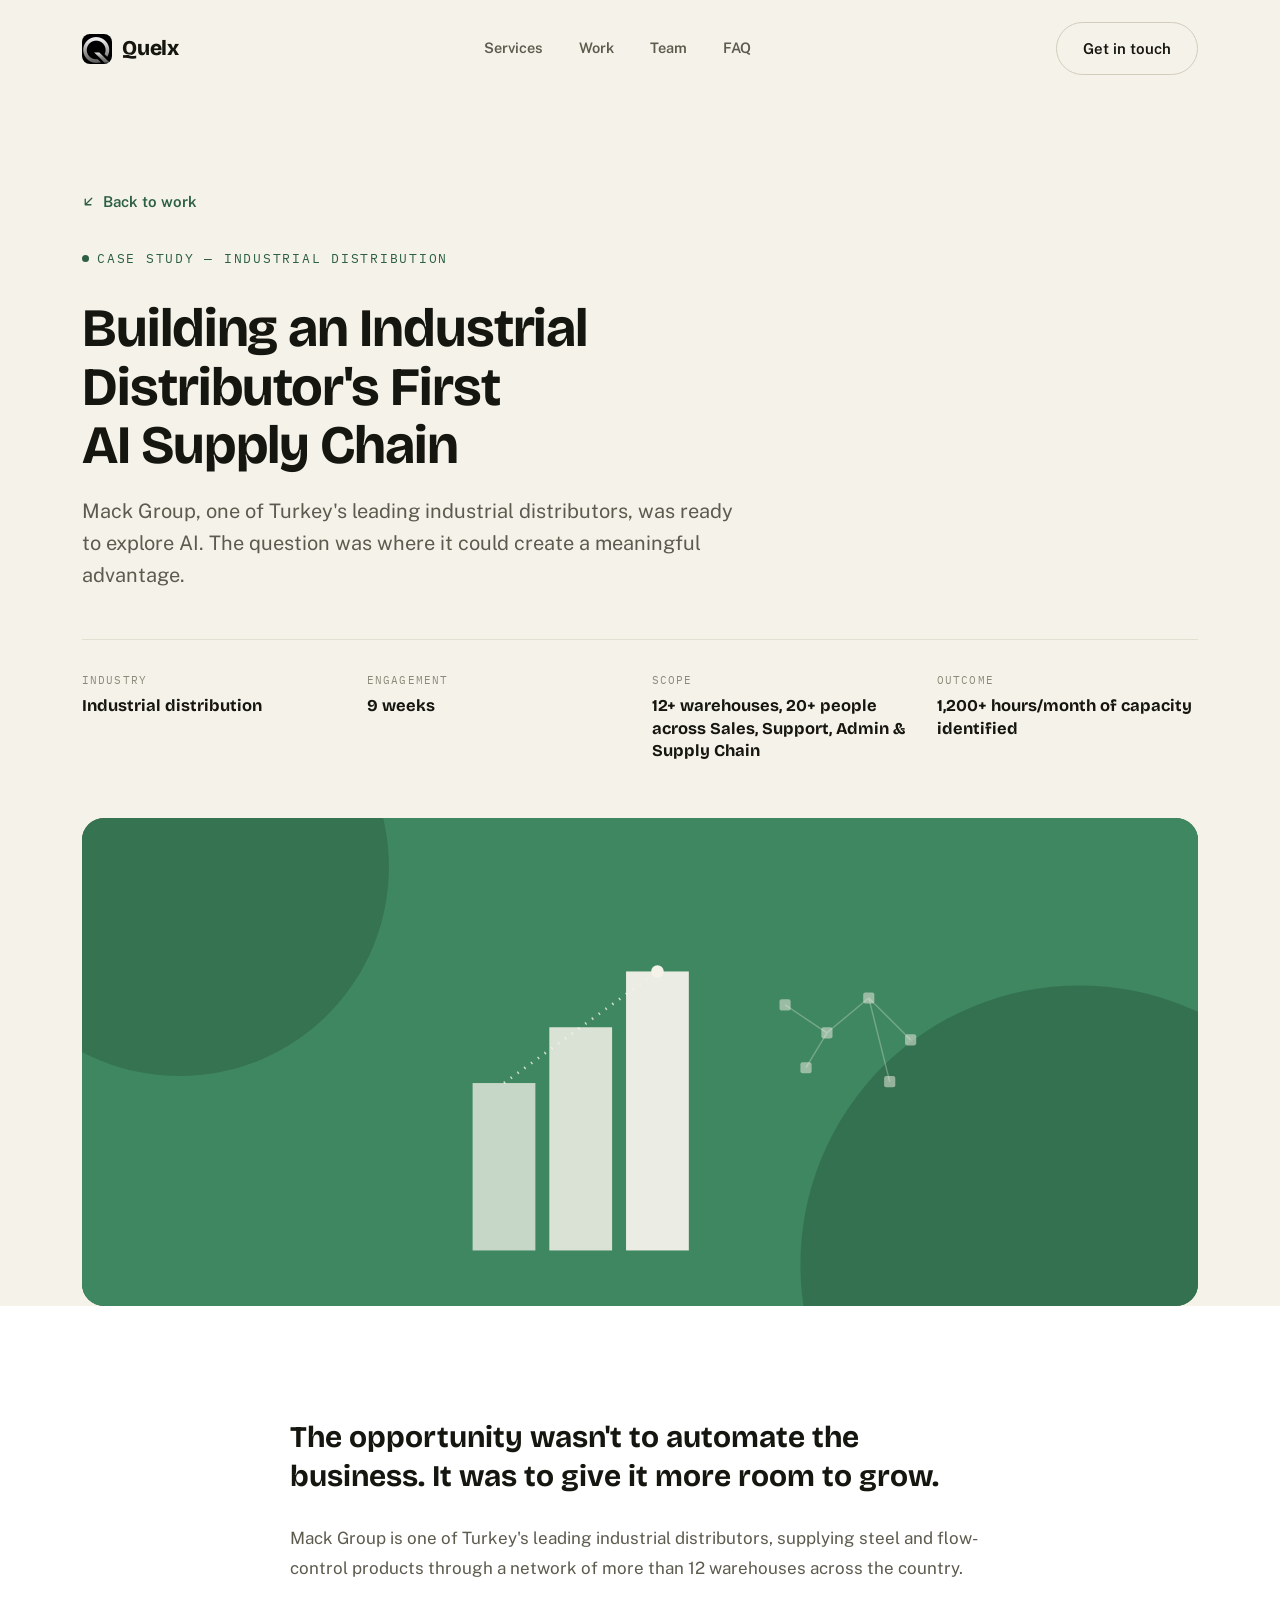
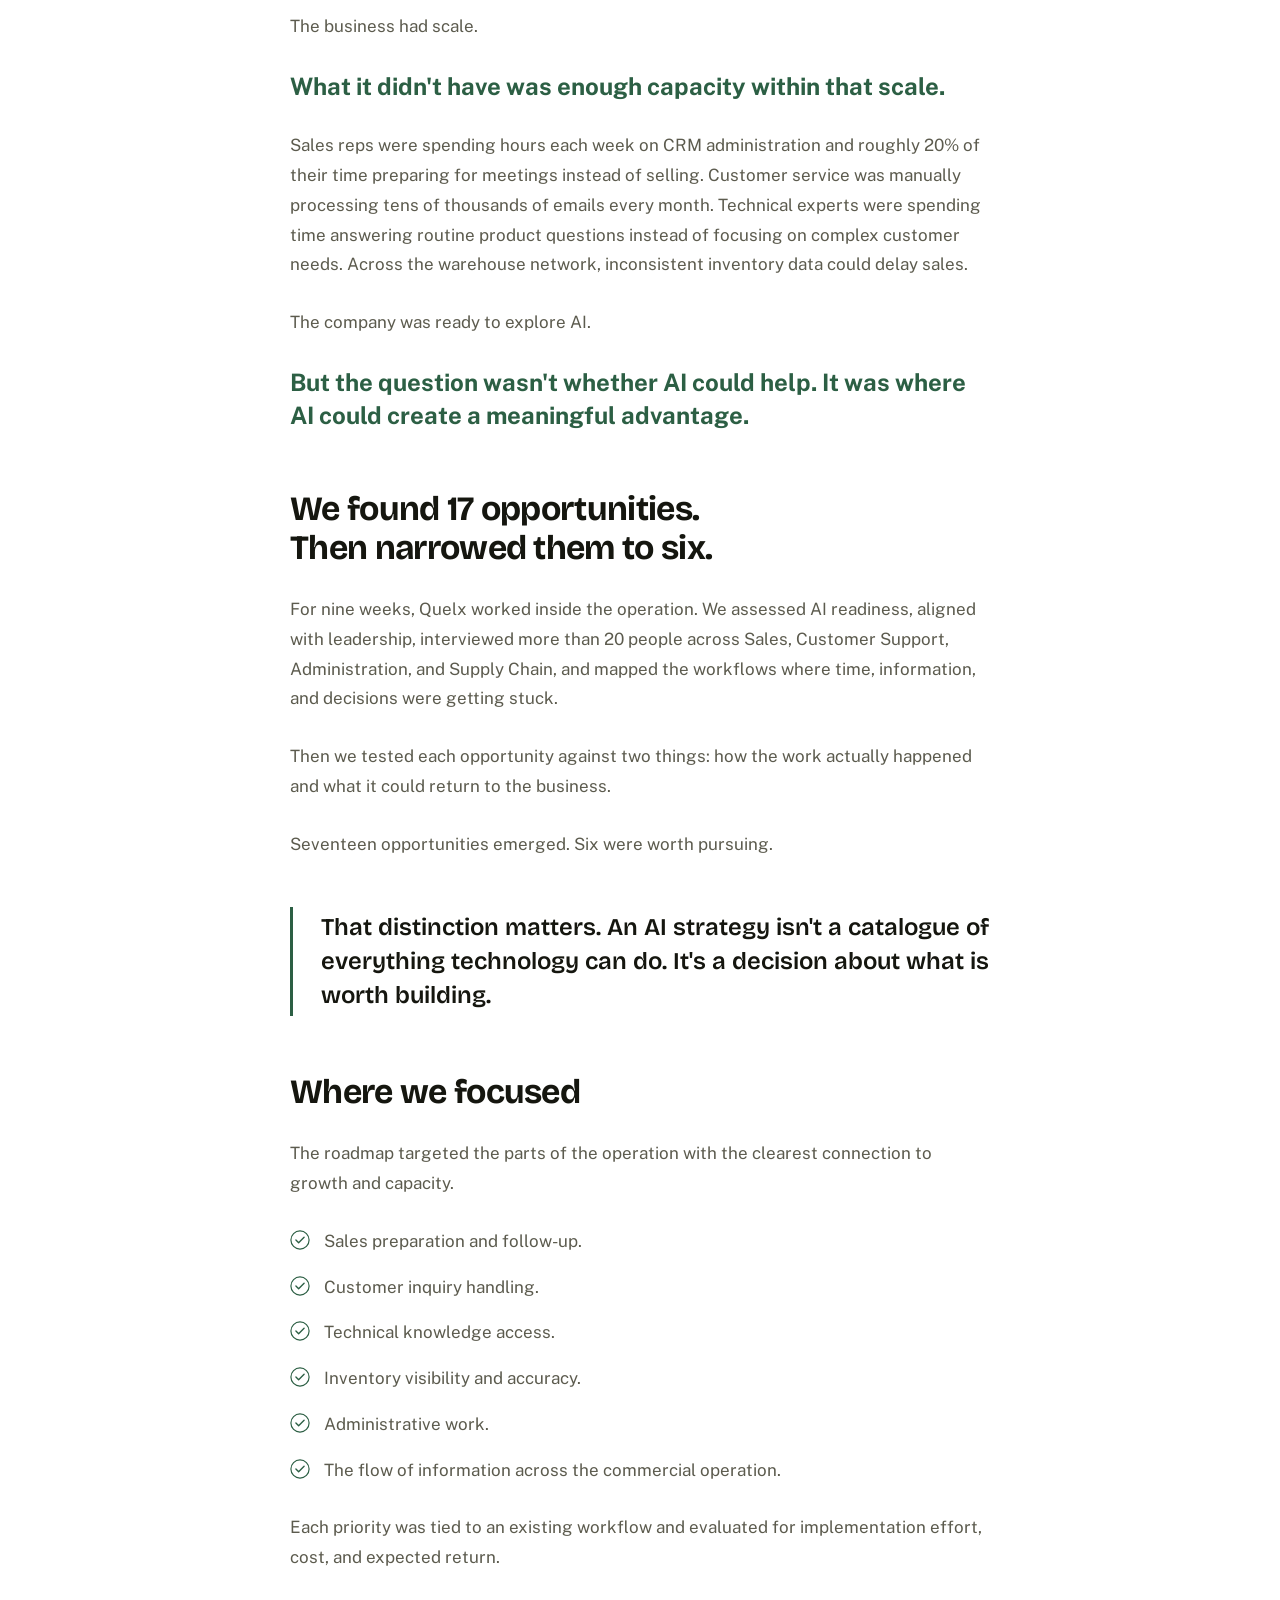
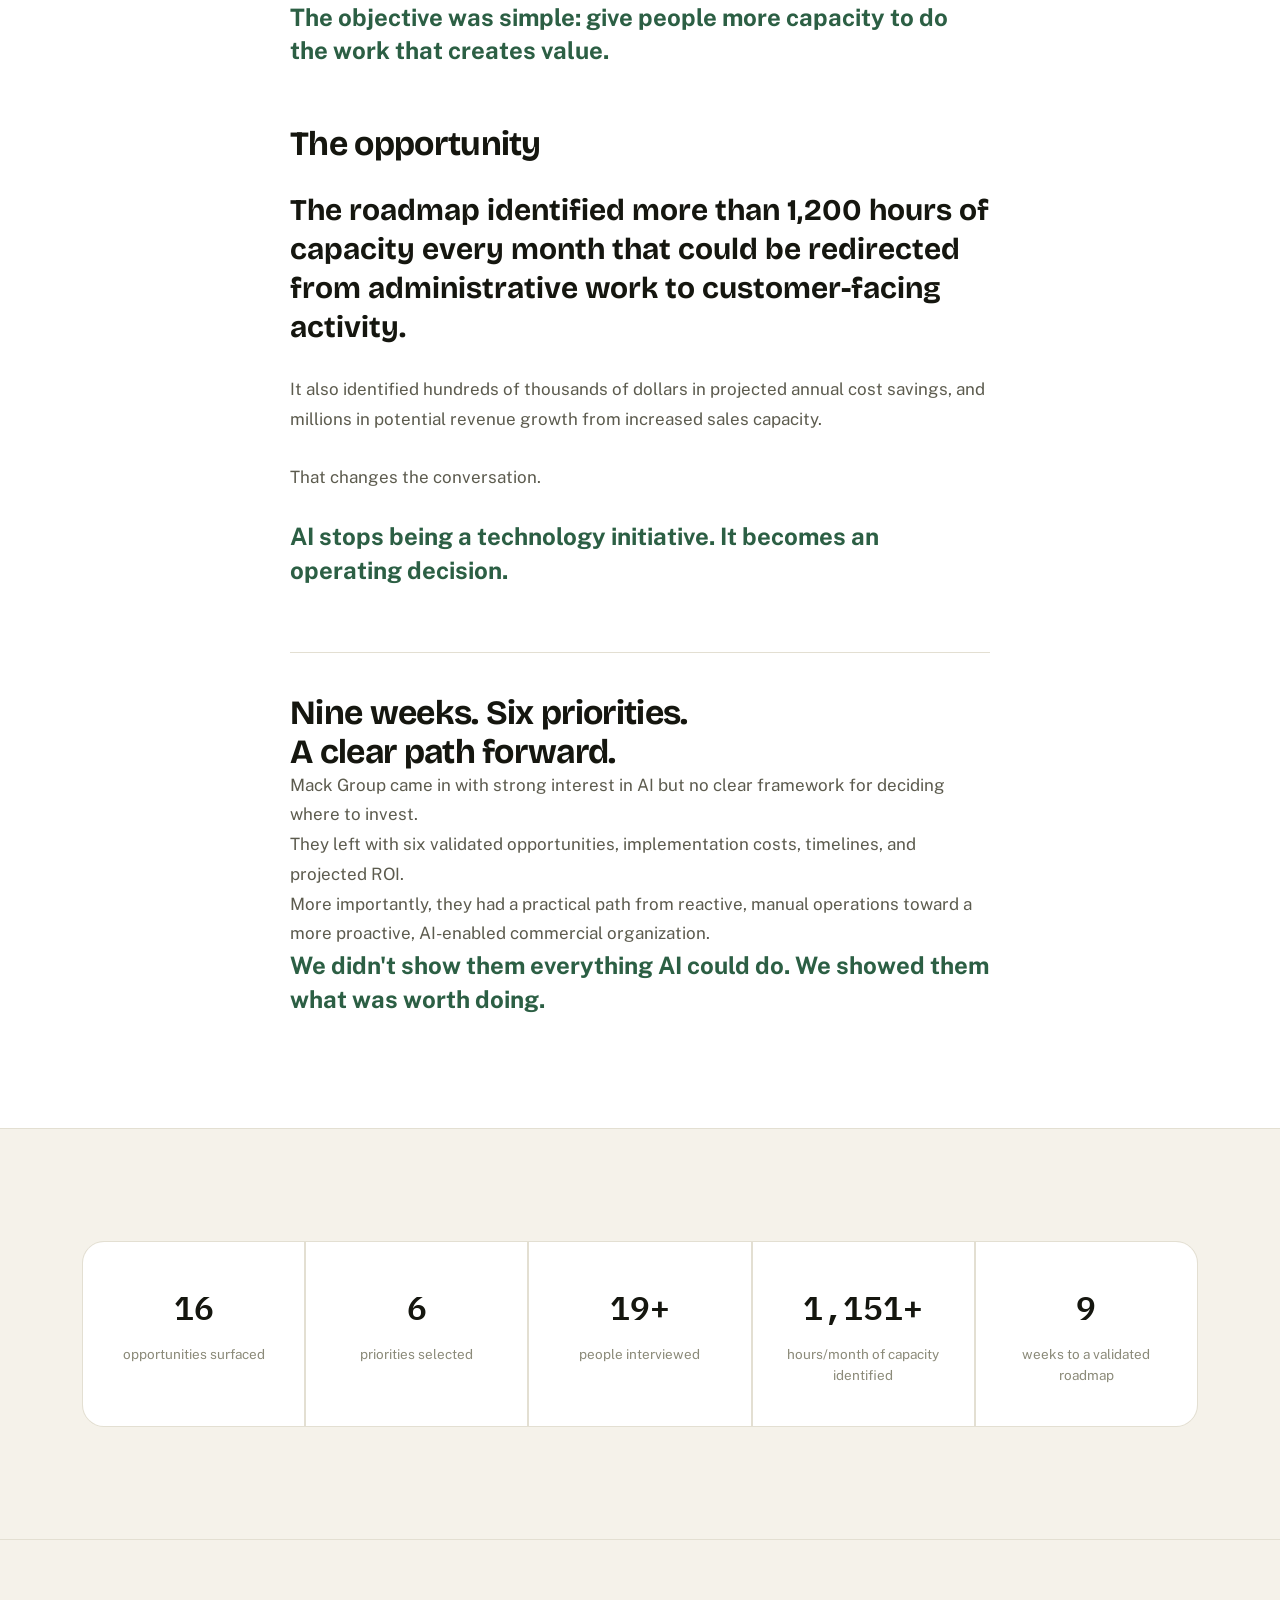
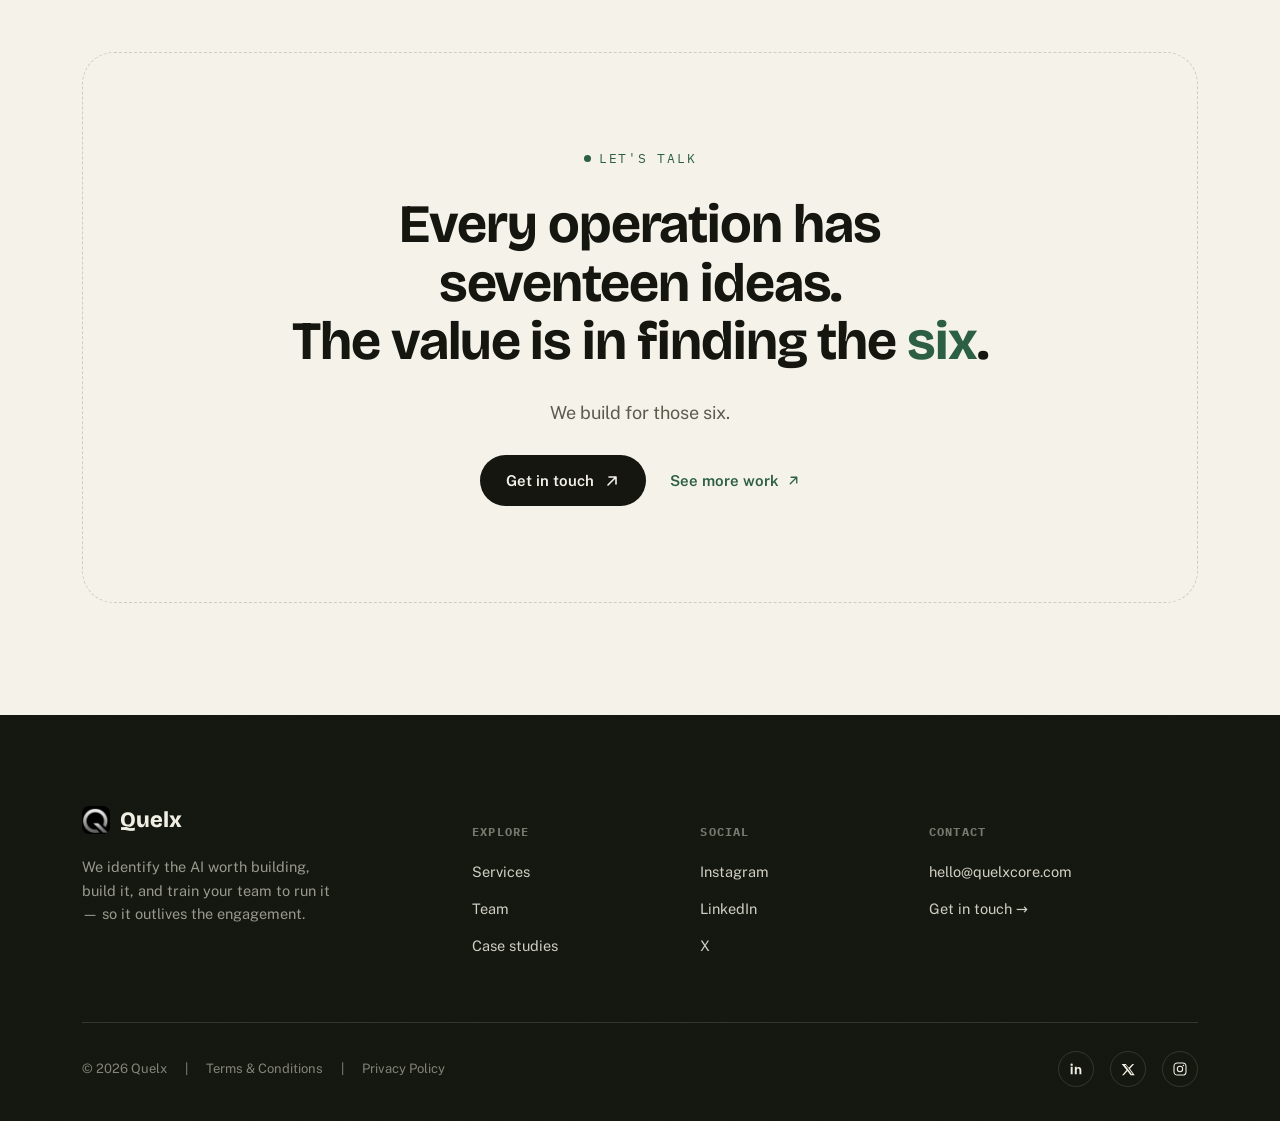
==== case-studies/mack-group-ai-supply-chain.html @ 64f90067 "Add second case study: Mack Group's AI supply chain roadmap Build case-studies/mack-group-ai-supply-" ====
<!doctype html>
<html lang="en">
<head>
<meta charset="utf-8">
<meta name="viewport" content="width=device-width,initial-scale=1">
<title>Building an Industrial Distributor's First AI Supply Chain — Quelx</title>
<meta name="description" content="How Quelx helped Mack Group, a leading Turkish industrial distributor, find the six AI opportunities worth building — and identified 1,200+ hours of monthly capacity to redirect toward growth — in a nine-week engagement.">
<meta name="theme-color" content="#F5F2EA">
<link rel="canonical" href="https://www.quelxcore.com/case-studies/mack-group-ai-supply-chain.html">

<meta property="og:type" content="article">
<meta property="og:site_name" content="Quelx">
<meta property="og:title" content="Building an Industrial Distributor's First AI Supply Chain — Quelx">
<meta property="og:description" content="How Quelx helped Mack Group find the six AI opportunities worth building in a nine-week engagement.">
<meta property="og:url" content="https://www.quelxcore.com/case-studies/mack-group-ai-supply-chain.html">
<meta property="og:image" content="https://www.quelxcore.com/assets/img/quelx-logo.png">

<meta name="twitter:card" content="summary">
<meta name="twitter:title" content="Building an Industrial Distributor's First AI Supply Chain — Quelx">
<meta name="twitter:description" content="How Quelx helped Mack Group find the six AI opportunities worth building in a nine-week engagement.">
<meta name="twitter:image" content="https://www.quelxcore.com/assets/img/quelx-logo.png">

<link rel="icon" type="image/png" href="/assets/favicon.png">
<link rel="preconnect" href="https://fonts.googleapis.com">
<link rel="preconnect" href="https://fonts.gstatic.com" crossorigin>
<link rel="stylesheet" href="/assets/css/site.css">
</head>
<body>

<!-- ============ HEADER ============ -->
<header id="siteHeader">
  <div class="wrap nav">
    <a href="/" class="brand">
      <img class="brand-mark" src="/assets/img/quelx-logo.png" alt="Quelx logo">
      Quelx
    </a>
    <nav class="nav-links">
      <a href="/#process">Services</a>
      <a href="/#work">Work</a>
      <a href="/#team">Team</a>
      <a href="/#faq">FAQ</a>
    </nav>
    <div class="nav-cta">
      <a href="/#work-with-us" class="btn btn-ghost">Get in touch</a>
      <button class="hamburger" id="hamburgerBtn" aria-label="Open menu" aria-expanded="false">
        <span></span><span></span><span></span>
      </button>
    </div>
  </div>
</header>

<div class="mobile-menu" id="mobileMenu">
  <a href="/#process">Services</a>
  <a href="/#work">Work</a>
  <a href="/#team">Team</a>
  <a href="/#faq">FAQ</a>
  <a href="/#work-with-us" style="color:var(--moss)">Get in touch →</a>
</div>

<main>

  <!-- ============ CASE HERO ============ -->
  <section class="case-top band">
    <div class="wrap">
      <a href="/#work" class="link-arrow case-back reveal">
        <svg width="13" height="13" viewBox="0 0 16 16" fill="none"><path d="M12 4L4 12M4 12H11M4 12V5" stroke="currentColor" stroke-width="1.6" stroke-linecap="round" stroke-linejoin="round"/></svg>
        Back to work
      </a>
      <div class="reveal">
        <span class="eyebrow">Case Study — Industrial Distribution</span>
        <h1 class="case-title">Building an Industrial Distributor's First AI Supply Chain</h1>
        <p class="case-dek">Mack Group, one of Turkey's leading industrial distributors, was ready to explore AI. The question was where it could create a meaningful advantage.</p>
      </div>
      <div class="case-meta reveal">
        <div class="case-meta-item">
          <span class="case-meta-label">Industry</span>
          <span class="case-meta-value">Industrial distribution</span>
        </div>
        <div class="case-meta-item">
          <span class="case-meta-label">Engagement</span>
          <span class="case-meta-value">9 weeks</span>
        </div>
        <div class="case-meta-item">
          <span class="case-meta-label">Scope</span>
          <span class="case-meta-value">12+ warehouses, 20+ people across Sales, Support, Admin &amp; Supply Chain</span>
        </div>
        <div class="case-meta-item">
          <span class="case-meta-label">Outcome</span>
          <span class="case-meta-value">1,200+ hours/month of capacity identified</span>
        </div>
      </div>
    </div>
  </section>

  <!-- ============ CASE HERO MEDIA ============ -->
  <section class="case-media-wrap band">
    <div class="wrap">
      <div class="case-hero-media reveal">
        <svg viewBox="0 0 1600 700" preserveAspectRatio="xMidYMid slice" role="img" aria-label="Abstract illustration of an ascending capacity chart connected to a network of warehouse nodes">
          <rect width="1600" height="700" fill="#3E8760"/>
          <circle cx="1430" cy="640" r="400" fill="#2C5F44" opacity=".55"/>
          <circle cx="140" cy="70" r="300" fill="#15160F" opacity=".18"/>
          <rect x="560" y="380" width="90" height="240" fill="#F5F2EA" opacity=".75"/>
          <rect x="670" y="300" width="90" height="320" fill="#F5F2EA" opacity=".85"/>
          <rect x="780" y="220" width="90" height="400" fill="#F5F2EA" opacity=".95"/>
          <path d="M605 380L715 300L825 220" stroke="#F5F2EA" stroke-width="4" stroke-dasharray="2 10" fill="none" opacity=".8"/>
          <circle cx="825" cy="220" r="9" fill="#F5F2EA"/>
          <g fill="#F5F2EA" opacity=".5">
            <rect x="1000" y="260" width="16" height="16" rx="3"/>
            <rect x="1060" y="300" width="16" height="16" rx="3"/>
            <rect x="1120" y="250" width="16" height="16" rx="3"/>
            <rect x="1180" y="310" width="16" height="16" rx="3"/>
            <rect x="1030" y="350" width="16" height="16" rx="3"/>
            <rect x="1150" y="370" width="16" height="16" rx="3"/>
          </g>
          <g stroke="#F5F2EA" stroke-width="2" opacity=".3">
            <line x1="1008" y1="268" x2="1068" y2="308"/>
            <line x1="1068" y1="308" x2="1128" y2="258"/>
            <line x1="1128" y1="258" x2="1188" y2="318"/>
            <line x1="1038" y1="358" x2="1068" y2="308"/>
            <line x1="1158" y1="378" x2="1128" y2="258"/>
          </g>
        </svg>
      </div>
    </div>
  </section>

  <!-- ============ CASE BODY ============ -->
  <section class="band-alt">
    <div class="wrap case-body-wrap">
      <article class="case-body">
        <p class="case-lede reveal">The opportunity wasn't to automate the business. It was to give it more room to grow.</p>

        <p class="reveal">Mack Group is one of Turkey's leading industrial distributors, supplying steel and flow-control products through a network of more than 12 warehouses across the country.</p>
        <p class="reveal">The business had scale.</p>
        <p class="case-punch reveal">What it didn't have was enough capacity within that scale.</p>
        <p class="reveal">Sales reps were spending hours each week on CRM administration and roughly 20% of their time preparing for meetings instead of selling. Customer service was manually processing tens of thousands of emails every month. Technical experts were spending time answering routine product questions instead of focusing on complex customer needs. Across the warehouse network, inconsistent inventory data could delay sales.</p>
        <p class="reveal">The company was ready to explore AI.</p>
        <p class="case-punch reveal">But the question wasn't whether AI could help. It was where AI could create a meaningful advantage.</p>

        <h2 class="reveal">We found 17 opportunities. Then narrowed them to six.</h2>
        <p class="reveal">For nine weeks, Quelx worked inside the operation. We assessed AI readiness, aligned with leadership, interviewed more than 20 people across Sales, Customer Support, Administration, and Supply Chain, and mapped the workflows where time, information, and decisions were getting stuck.</p>
        <p class="reveal">Then we tested each opportunity against two things: how the work actually happened and what it could return to the business.</p>
        <p class="reveal">Seventeen opportunities emerged. Six were worth pursuing.</p>

        <blockquote class="case-pull reveal">
          <p>That distinction matters. An AI strategy isn't a catalogue of everything technology can do. It's a decision about what is worth building.</p>
        </blockquote>

        <h2 class="reveal">Where we focused</h2>
        <p class="reveal">The roadmap targeted the parts of the operation with the clearest connection to growth and capacity.</p>

        <div class="case-list reveal">
          <div class="case-list-item">
            <svg width="20" height="20" viewBox="0 0 22 22" fill="none"><circle cx="11" cy="11" r="10" stroke="currentColor" stroke-width="1.3"/><path d="M6.5 11l3 3 6-6" stroke="currentColor" stroke-width="1.5" stroke-linecap="round" stroke-linejoin="round"/></svg>
            <p>Sales preparation and follow-up.</p>
          </div>
          <div class="case-list-item">
            <svg width="20" height="20" viewBox="0 0 22 22" fill="none"><circle cx="11" cy="11" r="10" stroke="currentColor" stroke-width="1.3"/><path d="M6.5 11l3 3 6-6" stroke="currentColor" stroke-width="1.5" stroke-linecap="round" stroke-linejoin="round"/></svg>
            <p>Customer inquiry handling.</p>
          </div>
          <div class="case-list-item">
            <svg width="20" height="20" viewBox="0 0 22 22" fill="none"><circle cx="11" cy="11" r="10" stroke="currentColor" stroke-width="1.3"/><path d="M6.5 11l3 3 6-6" stroke="currentColor" stroke-width="1.5" stroke-linecap="round" stroke-linejoin="round"/></svg>
            <p>Technical knowledge access.</p>
          </div>
          <div class="case-list-item">
            <svg width="20" height="20" viewBox="0 0 22 22" fill="none"><circle cx="11" cy="11" r="10" stroke="currentColor" stroke-width="1.3"/><path d="M6.5 11l3 3 6-6" stroke="currentColor" stroke-width="1.5" stroke-linecap="round" stroke-linejoin="round"/></svg>
            <p>Inventory visibility and accuracy.</p>
          </div>
          <div class="case-list-item">
            <svg width="20" height="20" viewBox="0 0 22 22" fill="none"><circle cx="11" cy="11" r="10" stroke="currentColor" stroke-width="1.3"/><path d="M6.5 11l3 3 6-6" stroke="currentColor" stroke-width="1.5" stroke-linecap="round" stroke-linejoin="round"/></svg>
            <p>Administrative work.</p>
          </div>
          <div class="case-list-item">
            <svg width="20" height="20" viewBox="0 0 22 22" fill="none"><circle cx="11" cy="11" r="10" stroke="currentColor" stroke-width="1.3"/><path d="M6.5 11l3 3 6-6" stroke="currentColor" stroke-width="1.5" stroke-linecap="round" stroke-linejoin="round"/></svg>
            <p>The flow of information across the commercial operation.</p>
          </div>
        </div>

        <p class="reveal">Each priority was tied to an existing workflow and evaluated for implementation effort, cost, and expected return.</p>
        <p class="case-punch reveal">The objective was simple: give people more capacity to do the work that creates value.</p>

        <h2 class="reveal">The opportunity</h2>
        <p class="case-lede reveal">The roadmap identified more than 1,200 hours of capacity every month that could be redirected from administrative work to customer-facing activity.</p>
        <p class="reveal">It also identified hundreds of thousands of dollars in projected annual cost savings, and millions in potential revenue growth from increased sales capacity.</p>
        <p class="reveal">That changes the conversation.</p>
        <p class="case-punch reveal">AI stops being a technology initiative. It becomes an operating decision.</p>

        <div class="case-close">
          <h2 class="reveal">Nine weeks. Six priorities. A clear path forward.</h2>
          <p class="reveal">Mack Group came in with strong interest in AI but no clear framework for deciding where to invest.</p>
          <p class="reveal">They left with six validated opportunities, implementation costs, timelines, and projected ROI.</p>
          <p class="reveal">More importantly, they had a practical path from reactive, manual operations toward a more proactive, AI-enabled commercial organization.</p>
          <p class="case-punch reveal">We didn't show them everything AI could do. We showed them what was worth doing.</p>
        </div>
      </article>
    </div>
  </section>

  <!-- ============ CASE STATS ============ -->
  <section class="band">
    <div class="wrap">
      <div class="stats-grid reveal">
        <div class="stat"><div class="stat-num" data-count="17" data-suffix="">0</div><div class="stat-label">opportunities surfaced</div></div>
        <div class="stat"><div class="stat-num" data-count="6" data-suffix="">0</div><div class="stat-label">priorities selected</div></div>
        <div class="stat"><div class="stat-num" data-count="20" data-suffix="+">0</div><div class="stat-label">people interviewed</div></div>
        <div class="stat"><div class="stat-num" data-count="1200" data-suffix="+">0</div><div class="stat-label">hours/month of capacity identified</div></div>
        <div class="stat"><div class="stat-num" data-count="9" data-suffix="">0</div><div class="stat-label">weeks to a validated roadmap</div></div>
      </div>
    </div>
  </section>

  <!-- ============ FINAL CTA ============ -->
  <section class="band final-cta">
    <div class="wrap">
      <div class="cta-box reveal">
        <span class="eyebrow" style="margin-bottom:0;">Let's talk</span>
        <h2>Every operation has seventeen ideas.<br>The value is in finding the <span class="accent">six</span>.</h2>
        <p>We build for those six.</p>
        <div class="cta-actions">
          <a href="/#work-with-us" class="btn btn-primary">
            Get in touch
            <svg width="16" height="16" viewBox="0 0 16 16" fill="none"><path d="M4 12L12 4M12 4H5M12 4V11" stroke="currentColor" stroke-width="1.6" stroke-linecap="round" stroke-linejoin="round"/></svg>
          </a>
          <a href="/#work" class="link-arrow">See more work <svg width="13" height="13" viewBox="0 0 16 16" fill="none"><path d="M4 12L12 4M12 4H5M12 4V11" stroke="currentColor" stroke-width="1.6" stroke-linecap="round" stroke-linejoin="round"/></svg></a>
        </div>
      </div>
    </div>
  </section>
</main>

<!-- ============ FOOTER ============ -->
<footer>
  <svg class="footer-noise" width="100%" height="100%" xmlns="http://www.w3.org/2000/svg">
    <filter id="grain"><feTurbulence type="fractalNoise" baseFrequency="0.85" numOctaves="2" stitchTiles="stitch"/><feColorMatrix type="saturate" values="0"/></filter>
    <rect width="100%" height="100%" filter="url(#grain)" opacity="0.06"/>
  </svg>
  <div class="wrap">
    <div class="footer-top">
      <div>
        <a href="/" class="footer-brand">
          <img class="footer-mark" src="/assets/img/quelx-logo.png" alt="Quelx logo">
          Quelx
        </a>
        <p class="footer-tag">We identify the AI worth building, build it, and train your team to run it — so it outlives the engagement.</p>
      </div>
      <div class="footer-col">
        <h5>Explore</h5>
        <ul>
          <li><a href="/#process">Services</a></li>
          <li><a href="/#team">Team</a></li>
          <li><a href="/#work">Case studies</a></li>
        </ul>
      </div>
      <div class="footer-col">
        <h5>Social</h5>
        <ul>
          <li><a href="#">Instagram</a></li>
          <li><a href="#">LinkedIn</a></li>
          <li><a href="#">X</a></li>
        </ul>
      </div>
      <div class="footer-col">
        <h5>Contact</h5>
        <ul>
          <li><a href="mailto:hello@quelxcore.com">hello@quelxcore.com</a></li>
          <li><a href="/#work-with-us">Get in touch →</a></li>
        </ul>
      </div>
    </div>
    <div class="footer-bottom">
      <div class="footer-legal">
        <span>© 2026 Quelx</span>
        <span>|</span>
        <a href="/#terms">Terms &amp; Conditions</a>
        <span>|</span>
        <a href="/#privacy">Privacy Policy</a>
      </div>
      <div class="footer-social">
        <a href="#" aria-label="LinkedIn"><svg width="16" height="16" viewBox="0 0 24 24" fill="none"><path d="M6.94 8.5H4.06V20H6.94V8.5ZM5.5 7.25A1.75 1.75 0 1 0 5.5 3.75a1.75 1.75 0 0 0 0 3.5ZM20 20v-6.4c0-3.1-1.65-4.55-3.85-4.55-1.78 0-2.57 1-3.02 1.68V8.5H10.25c.04.85 0 11.5 0 11.5h2.88v-6.43c0-.34.03-.68.13-.93.28-.68.9-1.4 1.96-1.4 1.38 0 1.93 1.05 1.93 2.6V20H20Z" fill="currentColor"/></svg></a>
        <a href="#" aria-label="X"><svg width="15" height="15" viewBox="0 0 24 24" fill="none"><path d="M18.3 3H21l-6.7 7.7L22 21h-6.6l-5.1-6.6L4.4 21H1.7l7.2-8.2L1 3h6.7l4.6 6.1L18.3 3Zm-1.15 16h1.5L7.9 4.9h-1.6L17.15 19Z" fill="currentColor"/></svg></a>
        <a href="#" aria-label="Instagram"><svg width="16" height="16" viewBox="0 0 24 24" fill="none"><rect x="3" y="3" width="18" height="18" rx="5" stroke="currentColor" stroke-width="1.6"/><circle cx="12" cy="12" r="4" stroke="currentColor" stroke-width="1.6"/><circle cx="17.2" cy="6.8" r="1.1" fill="currentColor"/></svg></a>
      </div>
    </div>
  </div>
</footer>

<script src="/assets/js/site.js" defer></script>
</body>
</html>
---- assets/css/site.css ----
@import url('https://fonts.googleapis.com/css2?family=Bricolage+Grotesque:opsz,wght@12..96,400..800&family=Public+Sans:wght@400;500;600;700&family=IBM+Plex+Mono:wght@400;500;600&display=swap');

  :root{
    --bone:#F5F2EA;
    --paper:#FFFFFF;
    --ink:#15160F;
    --ink-soft:#5C5B4E;
    --ink-faint:#8B8A79;
    --moss:#2C5F44;
    --moss-bright:#3E8760;
    --moss-tint:#E7EEE6;
    --clay:#B5713A;
    --line:#E3DFD2;
    --line-strong:#D2CCBB;
    --shadow: 0 1px 2px rgba(21,22,15,.04);
    --shadow-lift: 0 20px 40px -18px rgba(21,22,15,.28);
    --footer-bg:#14170F;
    --footer-ink:#F1EEE3;
    --footer-line: rgba(241,238,227,.14);
    --radius-card: 22px;
    --radius-pill: 999px;
    --maxw: 1180px;
    color-scheme: light;
  }

  @media (prefers-color-scheme: dark){
    :root:not([data-theme="light"]){
      --bone:#15160F;
      --paper:#1B1D14;
      --ink:#F1EEE3;
      --ink-soft:#C8C5B4;
      --ink-faint:#8F8D7C;
      --moss:#5CAE81;
      --moss-bright:#78C99B;
      --moss-tint:#20291F;
      --clay:#D99A5E;
      --line:#2C2E23;
      --line-strong:#3A3C2E;
      --shadow: 0 1px 2px rgba(0,0,0,.3);
      --shadow-lift: 0 24px 48px -18px rgba(0,0,0,.55);
      --footer-bg:#0C0D08;
      --footer-ink:#F1EEE3;
      --footer-line: rgba(241,238,227,.12);
    }
  }
  :root[data-theme="dark"]{
    --bone:#15160F;
    --paper:#1B1D14;
    --ink:#F1EEE3;
    --ink-soft:#C8C5B4;
    --ink-faint:#8F8D7C;
    --moss:#5CAE81;
    --moss-bright:#78C99B;
    --moss-tint:#20291F;
    --clay:#D99A5E;
    --line:#2C2E23;
    --line-strong:#3A3C2E;
    --shadow: 0 1px 2px rgba(0,0,0,.3);
    --shadow-lift: 0 24px 48px -18px rgba(0,0,0,.55);
    --footer-bg:#0C0D08;
    --footer-ink:#F1EEE3;
    --footer-line: rgba(241,238,227,.12);
  }

  *,*::before,*::after{ box-sizing:border-box; }
  html{ scroll-behavior:smooth; }
  body{
    margin:0;
    background:var(--bone);
    color:var(--ink);
    font-family:'Public Sans', ui-sans-serif, system-ui, -apple-system, sans-serif;
    font-size:16px;
    line-height:1.55;
    -webkit-font-smoothing:antialiased;
  }
  img{max-width:100%;display:block;}
  a{color:inherit;text-decoration:none;}
  h1,h2,h3,h4{
    font-family:'Bricolage Grotesque', ui-sans-serif, system-ui, sans-serif;
    margin:0;
    font-weight:700;
    letter-spacing:-0.02em;
    text-wrap:balance;
  }
  p{margin:0;}
  ul{margin:0;padding:0;list-style:none;}
  button{font:inherit;color:inherit;background:none;border:none;cursor:pointer;}
  .mono{font-family:'IBM Plex Mono', ui-monospace, monospace;}
  :focus-visible{outline:2px solid var(--moss-bright); outline-offset:3px;}

  .wrap{ max-width:var(--maxw); margin:0 auto; padding:0 32px; }
  .band{ position:relative; }
  .band-alt{ background:var(--paper); }
  section{ padding:112px 0; border-bottom:1px solid var(--line); }
  .eyebrow{
    font-family:'IBM Plex Mono', monospace;
    font-size:12.5px;
    letter-spacing:.14em;
    text-transform:uppercase;
    color:var(--moss);
    display:inline-flex;
    align-items:center;
    gap:8px;
    margin-bottom:18px;
  }
  .eyebrow::before{
    content:"";
    width:7px;height:7px;border-radius:50%;
    background:var(--moss);
    display:inline-block;
  }

  /* ---------- Buttons ---------- */
  .btn{
    display:inline-flex; align-items:center; gap:10px;
    padding:14px 26px;
    border-radius:var(--radius-pill);
    font-weight:600; font-size:15px;
    transition:transform .35s cubic-bezier(.22,1,.36,1), background .25s ease, color .25s ease, box-shadow .25s ease;
    white-space:nowrap;
  }
  .btn-primary{ background:var(--ink); color:var(--bone); }
  .btn-primary:hover{ background:var(--moss); color:#fff; transform:translateY(-2px); box-shadow:var(--shadow-lift); }
  .btn-primary svg{ transition:transform .3s ease; }
  .btn-primary:hover svg{ transform:translate(3px,-3px); }
  .btn-ghost{
    border:1px solid var(--line-strong); color:var(--ink);
  }
  .btn-ghost:hover{ border-color:var(--moss); color:var(--moss); }
  .link-arrow{
    display:inline-flex; align-items:center; gap:8px;
    font-weight:600; color:var(--moss); font-size:15px;
    position:relative;
  }
  .link-arrow svg{ transition:transform .3s cubic-bezier(.22,1,.36,1); }
  .link-arrow:hover svg{ transform:translate(4px,-4px); }
  .link-arrow::after{
    content:""; position:absolute; left:0; right:0; bottom:-3px; height:1px;
    background:var(--moss); transform:scaleX(0); transform-origin:right;
    transition:transform .3s ease;
  }
  .link-arrow:hover::after{ transform:scaleX(1); transform-origin:left; }

  /* ---------- Header ---------- */
  header{
    position:fixed; top:0; left:0; right:0; z-index:100;
    padding:22px 0;
    transition:padding .3s ease, background .3s ease, box-shadow .3s ease, border-color .3s ease;
    border-bottom:1px solid transparent;
  }
  header.scrolled{
    padding:14px 0;
    background:color-mix(in srgb, var(--bone) 88%, transparent);
    backdrop-filter:blur(14px) saturate(140%);
    border-bottom:1px solid var(--line);
    box-shadow:var(--shadow);
  }
  .nav{ display:flex; align-items:center; justify-content:space-between; gap:24px; }
  .brand{ display:flex; align-items:center; gap:10px; font-family:'Bricolage Grotesque',sans-serif; font-weight:800; font-size:21px; letter-spacing:-0.01em; }
  .brand-mark{ width:30px; height:30px; flex:none; object-fit:cover; border-radius:8px; background:#0C0D08; }
  .nav-links{ display:flex; align-items:center; gap:36px; }
  .nav-links a{ font-size:14.5px; font-weight:600; color:var(--ink-soft); transition:color .2s ease; position:relative; }
  .nav-links a:hover{ color:var(--ink); }
  .nav-cta{ display:flex; align-items:center; gap:18px; }
  .hamburger{ display:none; flex-direction:column; gap:5px; padding:8px; }
  .hamburger span{ width:22px; height:2px; background:var(--ink); border-radius:2px; transition:transform .3s ease, opacity .3s ease; }

  .mobile-menu{
    position:fixed; inset:0; background:var(--bone); z-index:99;
    display:flex; flex-direction:column; justify-content:center; gap:28px; padding:32px;
    transform:translateY(-100%); transition:transform .45s cubic-bezier(.65,0,.35,1);
  }
  .mobile-menu.open{ transform:translateY(0); }
  .mobile-menu a{ font-family:'Bricolage Grotesque',sans-serif; font-size:34px; font-weight:700; }

  /* ---------- Reveal ---------- */
  .reveal{ opacity:0; transform:translateY(26px); transition:opacity .8s cubic-bezier(.22,1,.36,1), transform .8s cubic-bezier(.22,1,.36,1); }
  .reveal.in{ opacity:1; transform:translateY(0); }

  /* ---------- Hero ---------- */
  .hero{
    padding:190px 0 0;
    border-bottom:none;
    position:relative;
    overflow:hidden;
  }
  .hero-grid{ display:grid; gap:28px; max-width:900px; }
  .hero h1{ font-size:clamp(40px,6.4vw,84px); line-height:0.98; }
  .hero h1 em{ font-style:normal; color:var(--moss); }
  .hero-sub{ font-size:clamp(17px,1.6vw,20px); color:var(--ink-soft); max-width:720px; line-height:1.6; white-space:nowrap; }
  .hero-actions{ display:flex; align-items:center; gap:22px; margin-top:8px; flex-wrap:wrap; }

  .marquee-wrap{
    margin-top:96px; padding:34px 0; border-top:1px solid var(--line); border-bottom:1px solid var(--line);
    overflow:hidden; position:relative;
  }
  .marquee-wrap::before, .marquee-wrap::after{
    content:""; position:absolute; top:0; bottom:0; width:90px; z-index:2; pointer-events:none;
  }
  .marquee-wrap::before{ left:0; background:linear-gradient(90deg, var(--bone), transparent); }
  .marquee-wrap::after{ right:0; background:linear-gradient(270deg, var(--bone), transparent); }
  .marquee-label{ font-family:'IBM Plex Mono',monospace; font-size:12px; letter-spacing:.12em; text-transform:uppercase; color:var(--ink-faint); margin-bottom:22px; }
  .marquee{ display:flex; gap:76px; width:max-content; animation:scroll 32s linear infinite; }
  .marquee-wrap:hover .marquee{ animation-play-state:paused; }
  .marquee span{ font-family:'Bricolage Grotesque',sans-serif; font-weight:700; font-size:22px; color:var(--ink-faint); white-space:nowrap; letter-spacing:-0.01em; }
  @keyframes scroll{ from{ transform:translateX(0);} to{ transform:translateX(-50%);} }

  /* ---------- Problem section ---------- */
  .stack-lines{ display:grid; gap:30px; max-width:760px; }
  .stack-lines p{ font-size:clamp(19px,2vw,26px); color:var(--ink-faint); line-height:1.5; }
  .stack-lines p.strong{ color:var(--ink); }
  .stack-lines p.punch{ color:var(--moss); font-weight:700; }
  .resolve{ margin-top:64px; padding-top:56px; border-top:1px solid var(--line); }
  .resolve h2{ font-size:clamp(34px,4.4vw,58px); line-height:1.05; }
  .resolve .accent{ color:var(--moss); }
  .resolve p{ margin-top:22px; font-size:18px; color:var(--ink-soft); max-width:560px; }
  .resolve-foot{ display:flex; align-items:center; justify-content:space-between; gap:24px; margin-top:40px; flex-wrap:wrap; }
  .resolve-foot .tag{ font-family:'IBM Plex Mono',monospace; font-size:14px; color:var(--ink-faint); }

  /* ---------- Process ---------- */
  .section-head{ display:flex; align-items:flex-end; justify-content:space-between; gap:32px; margin-bottom:64px; flex-wrap:wrap; }
  .section-head h2{ font-size:clamp(32px,4vw,50px); max-width:640px; }
  .process-intro{ max-width:620px; margin-bottom:64px; }
  .process-intro .kicker{ font-size:clamp(22px,2.6vw,30px); font-family:'Bricolage Grotesque',sans-serif; font-weight:700; color:var(--ink-soft); margin-bottom:10px; }
  .process-intro .kicker .accent{ color:var(--moss); }

  /* ---------- Roadmap stepper ---------- */
  .roadmap{ background:var(--paper); border:1px solid var(--line); border-radius:var(--radius-card); padding:44px 44px 0; }
  .roadmap-nodes{ position:relative; display:flex; justify-content:space-between; padding:0 6px 40px; }
  .roadmap-line{ position:absolute; top:23px; left:64px; right:64px; height:2px; background:var(--line-strong); z-index:0; border-radius:2px; overflow:hidden; }
  .roadmap-line-fill{ position:absolute; top:0; left:0; height:100%; width:0%; background:var(--moss); transition:width .5s cubic-bezier(.22,1,.36,1); }
  .roadmap-node-btn{ position:relative; z-index:1; display:flex; flex-direction:column; align-items:center; gap:12px; background:none; border:none; cursor:pointer; padding:4px; flex:1; }
  .roadmap-circle{ width:46px; height:46px; border-radius:50%; border:2px solid var(--line-strong); background:var(--paper); display:flex; align-items:center; justify-content:center; font-family:'IBM Plex Mono',monospace; font-weight:600; font-size:14px; color:var(--ink-faint); transition:border-color .3s ease, box-shadow .3s ease, background .3s ease, color .3s ease; }
  .roadmap-node-btn.active .roadmap-circle{ border-color:var(--moss); color:var(--moss); box-shadow:0 0 0 6px var(--moss-tint); }
  .roadmap-node-btn.checked .roadmap-circle{ background:var(--moss); border-color:var(--moss); color:#fff; box-shadow:none; }
  .roadmap-node-btn.checked.active .roadmap-circle{ box-shadow:0 0 0 6px var(--moss-tint); }
  .roadmap-check{ display:none; width:18px; height:18px; }
  .roadmap-node-btn.checked .roadmap-num{ display:none; }
  .roadmap-node-btn.checked .roadmap-check{ display:block; }
  .roadmap-label{ font-size:14px; font-weight:700; color:var(--ink-faint); transition:color .3s ease; text-align:center; }
  .roadmap-node-btn.active .roadmap-label{ color:var(--ink); }
  .roadmap-sub{ font-size:12px; color:var(--ink-faint); display:none; }
  .step-panels{ border-top:1px solid var(--line); padding:48px 0 48px; }
  .step-panel{ display:none; animation:stepIn .5s ease; }
  .step-panel.active{ display:block; }
  @keyframes stepIn{ from{ opacity:0; transform:translateY(10px);} to{ opacity:1; transform:translateY(0);} }
  .step-head{ max-width:680px; }
  .step-index{ font-family:'IBM Plex Mono',monospace; font-size:13px; color:var(--moss); letter-spacing:.1em; text-transform:uppercase; }
  .step-title{ font-size:clamp(28px,3.6vw,42px); margin-top:12px; }
  .step-tagline{ font-size:18px; font-weight:600; color:var(--ink-soft); margin-top:10px; }
  .step-desc{ margin-top:20px; color:var(--ink-soft); font-size:15.5px; line-height:1.75; }
  .step-what{ margin-top:40px; font-family:'IBM Plex Mono',monospace; font-size:12px; letter-spacing:.12em; text-transform:uppercase; color:var(--ink-faint); padding-bottom:22px; border-bottom:1px solid var(--line); }
  .step-list{ margin-top:26px; display:grid; grid-template-columns:1fr 1fr; gap:28px 40px; }
  .step-list-item{ display:flex; gap:14px; }
  .step-list-icon{ width:22px; height:22px; flex:none; margin-top:2px; color:var(--moss); }
  .step-list-item h4{ font-size:15.5px; font-weight:700; font-family:'Public Sans',sans-serif; margin-bottom:5px; letter-spacing:0; }
  .step-list-item p{ font-size:14px; color:var(--ink-soft); line-height:1.65; }
  .step-nav{ margin-top:48px; display:flex; justify-content:flex-end; }

  /* ---------- Stats ---------- */
  .stats-grid{ display:grid; grid-template-columns:repeat(5,1fr); gap:2px; background:var(--line); border:1px solid var(--line); border-radius:var(--radius-card); overflow:hidden; }
  .stat{ background:var(--paper); padding:40px 26px; text-align:center; }
  .stat-num{ font-family:'IBM Plex Mono',monospace; font-weight:600; font-size:clamp(26px,2.6vw,38px); color:var(--ink); }
  .stat-label{ margin-top:10px; font-size:13.5px; color:var(--ink-faint); }

  /* ---------- Testimonials ---------- */
  .testi-grid{ display:grid; grid-template-columns:1fr 1fr; gap:28px; }
  .testi-card{ background:var(--paper); border:1px solid var(--line); border-radius:var(--radius-card); padding:44px; display:flex; flex-direction:column; gap:28px; transition:box-shadow .35s ease, transform .35s ease; }
  .testi-card:hover{ box-shadow:var(--shadow-lift); transform:translateY(-4px); }
  .testi-quote{ font-family:'Bricolage Grotesque',sans-serif; font-size:22px; line-height:1.4; font-weight:500; }
  .testi-who{ display:flex; align-items:center; gap:14px; }
  .testi-avatar{ width:44px; height:44px; border-radius:50%; background:var(--moss-tint); display:flex; align-items:center; justify-content:center; font-family:'IBM Plex Mono',monospace; font-weight:600; color:var(--moss); flex:none; }
  .testi-name{ font-weight:700; font-size:14.5px; }
  .testi-role{ font-size:13.5px; color:var(--ink-faint); }

  /* ---------- Case studies ---------- */
  .case-grid{ display:grid; grid-template-columns:repeat(3,1fr); gap:26px; }
  .case-card{ display:flex; flex-direction:column; gap:22px; text-decoration:none; }
  .case-media{ aspect-ratio:4/3; border-radius:var(--radius-card); overflow:hidden; position:relative; background:var(--moss); }
  .case-media svg{ position:absolute; inset:0; width:100%; height:100%; }
  .case-media img.grain{ position:absolute; inset:0; width:100%; height:100%; object-fit:cover; opacity:.5; mix-blend-mode:overlay; }
  .case-card:hover .case-media svg .zoom{ transform:scale(1.08); }
  .case-media svg .zoom{ transform-origin:center; transition:transform .6s cubic-bezier(.22,1,.36,1); }
  .case-tag{ position:absolute; top:18px; left:18px; background:rgba(21,22,15,.55); color:#fff; font-family:'IBM Plex Mono',monospace; font-size:11.5px; letter-spacing:.08em; text-transform:uppercase; padding:6px 12px; border-radius:var(--radius-pill); backdrop-filter:blur(6px); }
  .case-card h3{ font-size:21px; line-height:1.25; }
  .case-card p{ color:var(--ink-soft); font-size:14.5px; line-height:1.6; }
  .case-card .link-arrow{ margin-top:2px; }

  /* ---------- Team ---------- */
  .team-intro{ max-width:720px; margin-bottom:56px; }
  .team-intro h2{ font-size:clamp(32px,4vw,50px); margin-top:2px; }
  .team-intro p{ margin-top:20px; color:var(--ink-soft); font-size:16.5px; line-height:1.7; }
  .team-person{ display:grid; grid-template-columns:.85fr 1.3fr; gap:52px; align-items:center; background:var(--paper); border:1px solid var(--line); border-radius:var(--radius-card); padding:44px; }
  .team-photo{ position:relative; aspect-ratio:4/5; border-radius:16px; overflow:hidden; background:#2C5F44; }
  .team-photo-placeholder{ position:absolute; inset:0; width:100%; height:100%; }
  .team-photo-img{ position:absolute; inset:0; width:100%; height:100%; object-fit:cover; }
  .team-photo-upload{ position:absolute; inset:0; display:flex; flex-direction:column; align-items:center; justify-content:center; gap:10px; color:#fff; text-align:center; font-size:13px; font-weight:600; letter-spacing:.02em; cursor:pointer; background:rgba(20,22,15,.28); opacity:0; transition:opacity .25s ease, background .25s ease; }
  .team-photo.empty .team-photo-upload{ opacity:1; background:rgba(20,22,15,.42); }
  .team-photo.filled .team-photo-upload{ opacity:0; }
  .team-photo.filled:hover .team-photo-upload, .team-photo.filled:focus-within .team-photo-upload{ opacity:1; background:rgba(20,22,15,.5); }
  .team-photo-upload:hover{ background:rgba(20,22,15,.55); }
  .team-photo.dragging .team-photo-upload{ opacity:1; background:rgba(62,135,96,.55); }
  .team-photo.dragging{ outline:2px dashed var(--moss-bright); outline-offset:-2px; }
  .team-info h3{ font-size:clamp(24px,2.6vw,30px); }
  .team-role{ display:inline-block; font-family:'IBM Plex Mono',monospace; font-size:12.5px; letter-spacing:.1em; text-transform:uppercase; color:var(--moss); margin-top:10px; }
  .team-bio{ margin-top:22px; color:var(--ink-soft); font-size:15.5px; line-height:1.75; }
  .team-bio + .team-bio{ margin-top:16px; }
  .team-bio-note{ margin-top:20px; padding-top:20px; border-top:1px solid var(--line); font-size:14.5px; font-style:italic; color:var(--ink-faint); line-height:1.65; }

  /* ---------- Legal page ---------- */
  .legal-page{ background:var(--bone); min-height:100vh; }
  .legal-header{ position:static; padding:22px 0; border-bottom:1px solid var(--line); background:none; backdrop-filter:none; }
  .legal-header .nav{ justify-content:space-between; }
  .terms-back{ font-size:14px; }
  .legal-wrap{ max-width:760px; padding-top:72px; padding-bottom:96px; }
  .legal-title{ font-size:clamp(32px,4.4vw,52px); margin-top:12px; }
  .legal-updated{ margin-top:14px; color:var(--ink-faint); font-size:13.5px; font-family:'IBM Plex Mono',monospace; }
  .legal-body{ margin-top:56px; display:flex; flex-direction:column; gap:34px; }
  .legal-body section{ border-bottom:1px solid var(--line); padding-bottom:34px; }
  .legal-body section:last-child{ border-bottom:none; padding-bottom:0; }
  .legal-body h3{ font-size:19px; margin-bottom:12px; }
  .legal-body p{ color:var(--ink-soft); font-size:15.5px; line-height:1.75; }
  .legal-body .legal-contact{ margin-top:10px; }
  .legal-body a{ color:var(--moss); font-weight:600; text-decoration:underline; text-underline-offset:3px; }
  .legal-page .team-quote{ margin-top:80px; padding-top:48px; }

  /* ---------- Work with us ---------- */
  .work-page-wrap{ max-width:1120px; padding-top:64px; padding-bottom:110px; display:grid; grid-template-columns:.85fr 1.15fr; gap:64px; align-items:start; }
  .work-hero h1{ font-size:clamp(28px,3.6vw,42px); line-height:1.12; margin-top:12px; }
  .work-hero > p{ margin-top:20px; color:var(--ink-soft); font-size:16px; line-height:1.75; }
  .work-info{ margin-top:40px; display:flex; flex-direction:column; gap:20px; padding-top:32px; border-top:1px solid var(--line); }
  .work-info-item{ display:flex; gap:14px; align-items:flex-start; font-size:14.5px; color:var(--ink-soft); }
  .work-info-item svg{ flex:none; margin-top:1px; color:var(--moss); }
  .work-info-item strong{ color:var(--ink); font-weight:600; display:block; font-size:11.5px; text-transform:uppercase; letter-spacing:.08em; font-family:'IBM Plex Mono',monospace; margin-bottom:4px; }
  .work-form{ background:var(--paper); border:1px solid var(--line); border-radius:var(--radius-card); padding:40px; }
  .form-row{ display:grid; grid-template-columns:1fr 1fr; gap:20px; }
  .form-field{ margin-bottom:20px; display:flex; flex-direction:column; gap:8px; }
  .form-field label{ font-size:13px; font-weight:600; color:var(--ink); }
  .form-field label .req{ color:var(--moss); }
  .form-field input, .form-field select, .form-field textarea{ font:inherit; font-size:15px; padding:12px 14px; border-radius:10px; border:1px solid var(--line-strong); background:var(--bone); color:var(--ink); width:100%; transition:border-color .2s ease, box-shadow .2s ease; }
  .form-field select{ appearance:none; background-image:url("data:image/svg+xml,%3Csvg xmlns='http://www.w3.org/2000/svg' width='14' height='14' viewBox='0 0 16 16' fill='none'%3E%3Cpath d='M4 6l4 4 4-4' stroke='%235C5B4E' stroke-width='1.6' stroke-linecap='round' stroke-linejoin='round'/%3E%3C/svg%3E"); background-repeat:no-repeat; background-position:right 14px center; padding-right:36px; }
  .form-field input:focus, .form-field select:focus, .form-field textarea:focus{ outline:none; border-color:var(--moss); box-shadow:0 0 0 3px var(--moss-tint); }
  .form-field textarea{ min-height:120px; resize:vertical; }
  .form-field input:invalid:not(:placeholder-shown){ border-color:#B5713A; }
  .form-submit-row{ margin-top:8px; display:flex; align-items:center; gap:18px; flex-wrap:wrap; }
  .form-note{ font-size:13px; color:var(--ink-faint); }
  .form-success{ display:none; margin-top:20px; padding:16px 18px; border-radius:12px; background:var(--moss-tint); color:var(--moss); font-size:14.5px; font-weight:600; }
  .form-success.show{ display:block; }
  .team-quote{ margin-top:72px; padding-top:56px; border-top:1px solid var(--line); text-align:center; }
  .team-quote-main{ font-family:'Bricolage Grotesque',sans-serif; font-weight:700; font-size:clamp(24px,3.2vw,36px); line-height:1.3; max-width:820px; margin:0 auto; letter-spacing:-0.01em; }
  .team-quote-sub{ margin-top:16px; font-size:17px; color:var(--ink-soft); }
  .team-quote-sub .dots{ color:var(--moss); letter-spacing:.05em; }

  /* ---------- FAQ ---------- */
  .faq-layout{ display:grid; grid-template-columns:.85fr 1.15fr; gap:64px; }
  .faq-intro h2{ font-size:clamp(32px,4vw,50px); }
  .faq-intro p{ margin-top:18px; color:var(--ink-soft); font-size:17px; max-width:380px; }
  .faq-item{ border-bottom:1px solid var(--line); }
  .faq-q{ width:100%; display:flex; align-items:center; justify-content:space-between; gap:20px; padding:26px 0; text-align:left; }
  .faq-q h4{ font-size:17.5px; font-weight:600; font-family:'Public Sans',sans-serif; letter-spacing:0; }
  .faq-plus{ width:22px; height:22px; flex:none; position:relative; }
  .faq-plus::before, .faq-plus::after{ content:""; position:absolute; background:var(--ink); border-radius:2px; transition:transform .35s ease, background .3s ease; }
  .faq-plus::before{ width:100%; height:2px; top:50%; left:0; transform:translateY(-50%); }
  .faq-plus::after{ height:100%; width:2px; left:50%; top:0; transform:translateX(-50%); }
  .faq-item.open .faq-plus::after{ transform:translateX(-50%) rotate(90deg); opacity:0; }
  .faq-item.open .faq-plus::before{ background:var(--moss); }
  .faq-a-wrap{ display:grid; grid-template-rows:0fr; transition:grid-template-rows .4s cubic-bezier(.22,1,.36,1); }
  .faq-item.open .faq-a-wrap{ grid-template-rows:1fr; }
  .faq-a-inner{ overflow:hidden; }
  .faq-a-inner p{ padding-bottom:26px; color:var(--ink-soft); font-size:15.5px; max-width:560px; line-height:1.65; }
  .faq-a-inner p:not(:last-child){ padding-bottom:12px; }
  .faq-a-inner p.faq-strong{ font-weight:600; color:var(--ink); }

  /* ---------- Final CTA ---------- */
  .final-cta{ border-bottom:none; }
  .cta-box{
    border:1px dashed var(--line-strong); border-radius:32px;
    padding:96px 48px; text-align:center; display:flex; flex-direction:column; align-items:center; gap:28px;
    position:relative; overflow:hidden;
  }
  .cta-box h2{ font-size:clamp(32px,4.6vw,54px); max-width:780px; line-height:1.08; }
  .cta-box .accent{ color:var(--moss); }
  .cta-box p{ color:var(--ink-soft); font-size:18px; }
  .cta-box .cta-note{ font-size:14.5px; color:var(--ink-faint); max-width:460px; margin-top:-8px; }
  .cta-actions{ display:flex; align-items:center; gap:24px; flex-wrap:wrap; justify-content:center; }

  /* ---------- Footer ---------- */
  footer{ background:var(--footer-bg); color:var(--footer-ink); padding:88px 0 34px; position:relative; overflow:hidden; }
  .footer-noise{ position:absolute; inset:0; opacity:.5; mix-blend-mode:overlay; pointer-events:none; }
  .footer-top{ display:grid; grid-template-columns:1.3fr .7fr .7fr 1fr; gap:40px; padding-bottom:64px; border-bottom:1px solid var(--footer-line); position:relative; }
  .footer-brand{ display:flex; align-items:center; gap:10px; font-family:'Bricolage Grotesque',sans-serif; font-weight:800; font-size:22px; }
  .footer-brand svg{ width:28px; height:28px; }
  .footer-mark{ width:28px; height:28px; object-fit:cover; border-radius:7px; background:#0C0D08; flex:none; }
  .footer-tag{ margin-top:18px; color:rgba(241,238,227,.6); font-size:14.5px; max-width:260px; line-height:1.6; }
  .footer-col h5{ font-family:'IBM Plex Mono',monospace; font-size:12px; letter-spacing:.1em; text-transform:uppercase; color:rgba(241,238,227,.45); margin-bottom:18px; }
  .footer-col ul{ display:grid; gap:12px; }
  .footer-col a{ font-size:14.5px; color:rgba(241,238,227,.85); transition:color .2s ease; }
  .footer-col a:hover{ color:var(--moss-bright); }
  .footer-bottom{ display:flex; align-items:center; justify-content:space-between; gap:20px; padding-top:28px; flex-wrap:wrap; position:relative; }
  .footer-legal{ display:flex; gap:18px; align-items:center; font-size:13px; color:rgba(241,238,227,.5); flex-wrap:wrap; }
  .footer-legal a:hover{ color:var(--footer-ink); }
  .footer-social{ display:flex; gap:16px; }
  .footer-social a{ width:36px; height:36px; border:1px solid var(--footer-line); border-radius:50%; display:flex; align-items:center; justify-content:center; transition:border-color .2s ease, transform .2s ease; }
  .footer-social a:hover{ border-color:var(--moss-bright); transform:translateY(-2px); }

  /* ---------- Case study article ---------- */
  .case-top{ padding:190px 0 0; border-bottom:none; }
  .case-back{ margin-bottom:32px; }
  .case-title{ font-size:clamp(30px,4.6vw,54px); line-height:1.08; margin-top:14px; max-width:780px; }
  .case-dek{ margin-top:20px; font-size:clamp(17px,1.6vw,20px); color:var(--ink-soft); max-width:660px; line-height:1.6; }
  .case-meta{ margin-top:48px; display:grid; grid-template-columns:repeat(4,1fr); gap:24px; padding-top:32px; border-top:1px solid var(--line); }
  .case-meta-item{ display:flex; flex-direction:column; gap:6px; }
  .case-meta-label{ font-family:'IBM Plex Mono',monospace; font-size:11px; letter-spacing:.1em; text-transform:uppercase; color:var(--ink-faint); }
  .case-meta-value{ font-family:'Bricolage Grotesque',sans-serif; font-weight:700; font-size:16.5px; color:var(--ink); line-height:1.35; }

  .case-media-wrap{ padding:56px 0 0; border-bottom:none; }
  .case-hero-media{ aspect-ratio:16/7; border-radius:var(--radius-card); overflow:hidden; position:relative; background:var(--moss); }
  .case-hero-media svg{ position:absolute; inset:0; width:100%; height:100%; }

  .case-body-wrap{ display:flex; justify-content:center; }
  .case-body{ max-width:700px; width:100%; }
  .case-body > *+ *{ margin-top:28px; }
  .case-body h2{ font-size:clamp(24px,3vw,34px); margin-top:56px; line-height:1.15; }
  .case-body h2:first-child{ margin-top:0; }
  .case-body p{ color:var(--ink-soft); font-size:17px; line-height:1.75; }
  .case-body p.case-lede{ color:var(--ink); font-family:'Bricolage Grotesque',sans-serif; font-weight:700; font-size:clamp(22px,2.6vw,30px); line-height:1.3; }
  .case-body p.case-punch{ color:var(--moss); font-weight:700; font-size:clamp(19px,2.2vw,24px); line-height:1.4; }
  .case-pull{ margin:48px 0; padding:4px 0 4px 28px; border-left:3px solid var(--moss); }
  .case-pull p{ font-family:'Bricolage Grotesque',sans-serif; font-weight:600; color:var(--ink); font-size:clamp(19px,2.2vw,24px); line-height:1.4; }
  .case-list{ display:flex; flex-direction:column; gap:16px; }
  .case-list-item{ display:flex; gap:14px; align-items:flex-start; }
  .case-list-item svg{ flex:none; margin-top:3px; color:var(--moss); }
  .case-list-item p{ margin:0; color:var(--ink-soft); font-size:17px; }
  .case-close{ margin-top:64px; padding-top:40px; border-top:1px solid var(--line); }

  @media (max-width:980px){
    .nav-links, .nav-cta .btn-ghost{ display:none; }
    .hamburger{ display:flex; }
    .stats-grid{ grid-template-columns:repeat(2,1fr); }
    .testi-grid, .case-grid{ grid-template-columns:1fr; }
    .faq-layout{ grid-template-columns:1fr; gap:36px; }
    .footer-top{ grid-template-columns:1fr 1fr; row-gap:44px; }
    section{ padding:76px 0; }
    .hero{ padding-top:150px; }
    .hero-sub{ white-space:normal; }
    .roadmap{ padding:32px 20px 0; }
    .roadmap-line{ left:32px; right:32px; }
    .step-list{ grid-template-columns:1fr; }
    .team-person{ grid-template-columns:1fr; padding:28px; }
    .team-photo{ max-width:280px; margin:0 auto; }
    .work-page-wrap{ grid-template-columns:1fr; gap:44px; }
    .work-form{ padding:28px; }
    .form-row{ grid-template-columns:1fr; }
    .case-top{ padding-top:150px; }
    .case-meta{ grid-template-columns:1fr 1fr; }
  }
  @media (max-width:560px){
    .wrap{ padding:0 20px; }
    .stats-grid{ grid-template-columns:1fr; }
    .footer-top{ grid-template-columns:1fr; }
    .cta-box{ padding:64px 24px; }
    .resolve-foot{ flex-direction:column; align-items:flex-start; }
    .case-meta{ grid-template-columns:1fr; }
    .roadmap-label{ font-size:11.5px; }
    .roadmap-circle{ width:38px; height:38px; font-size:12px; }
    .roadmap-line{ top:19px; left:20px; right:20px; }
    .roadmap-nodes{ padding-bottom:26px; }
    .legal-wrap{ padding-top:48px; padding-bottom:64px; }
  }

  @media (prefers-reduced-motion: reduce){
    *{ animation-duration:.001ms !important; transition-duration:.001ms !important; scroll-behavior:auto !important; }
  }
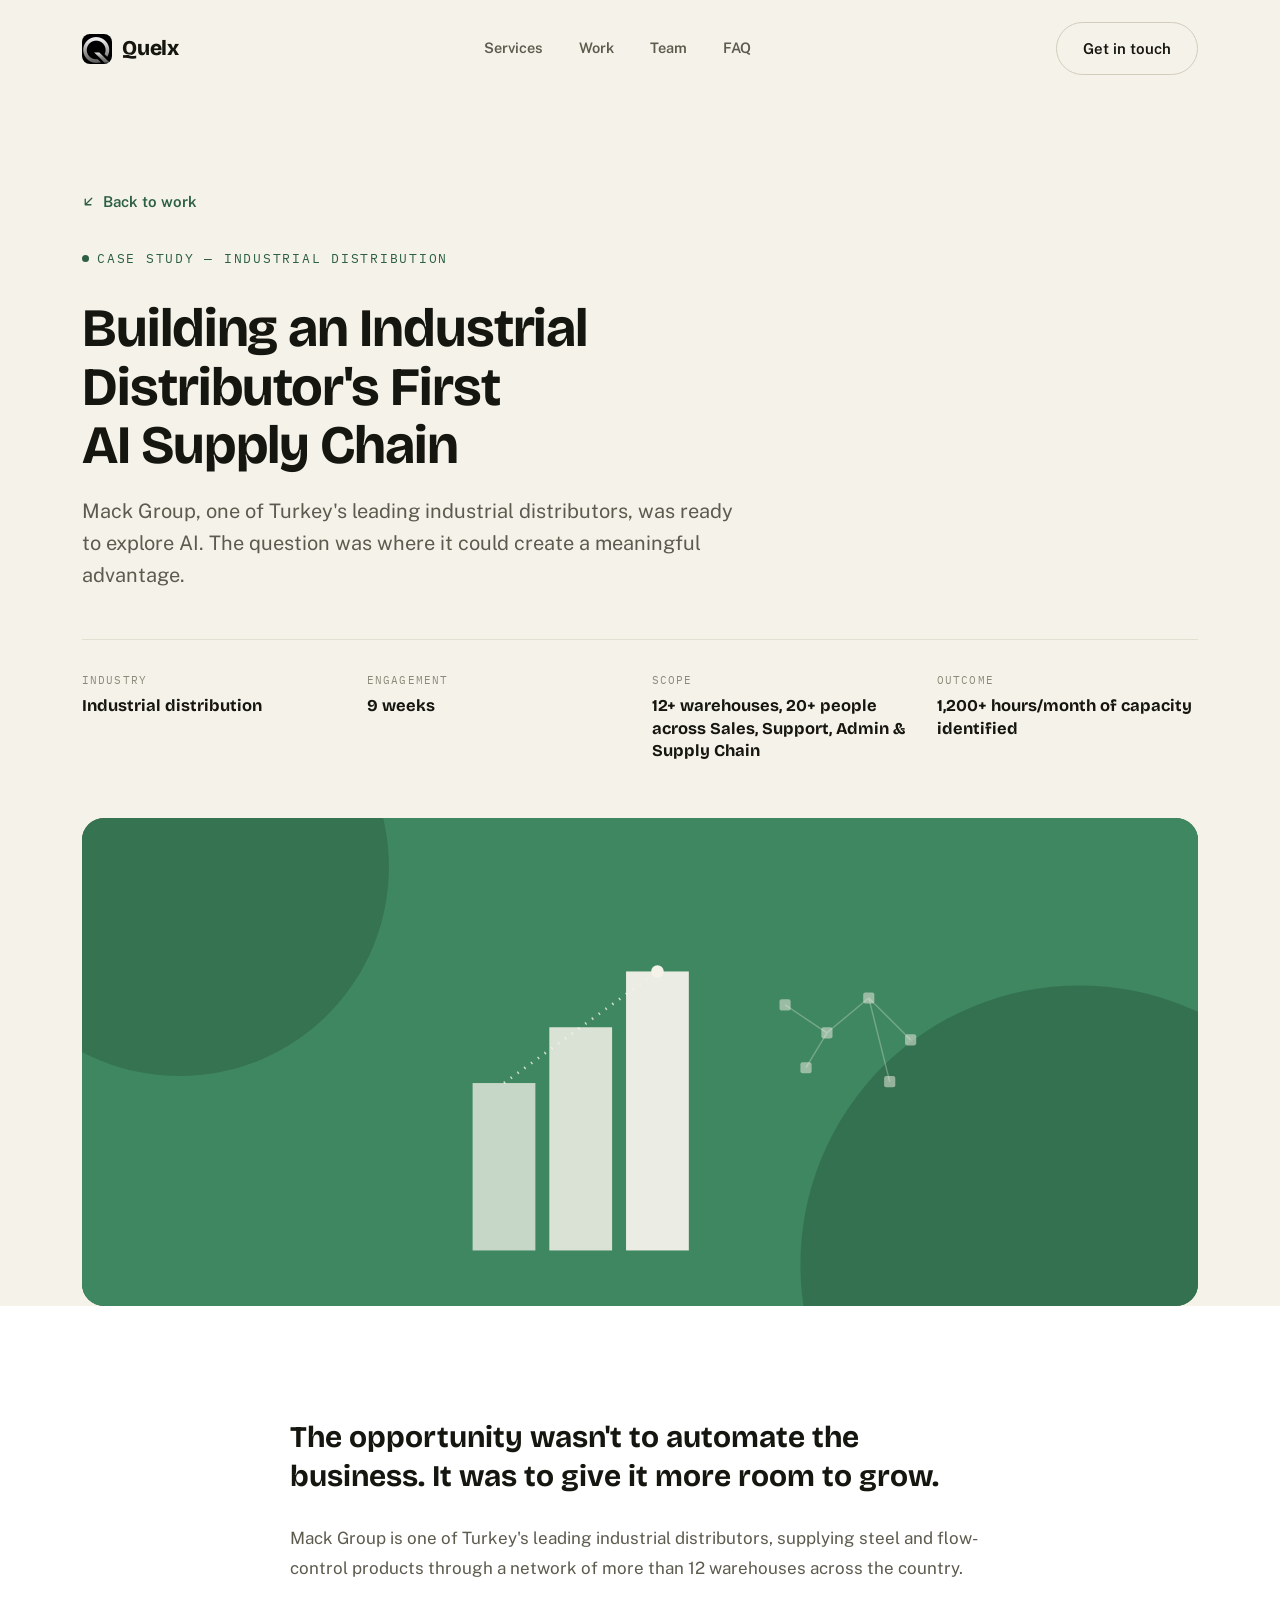
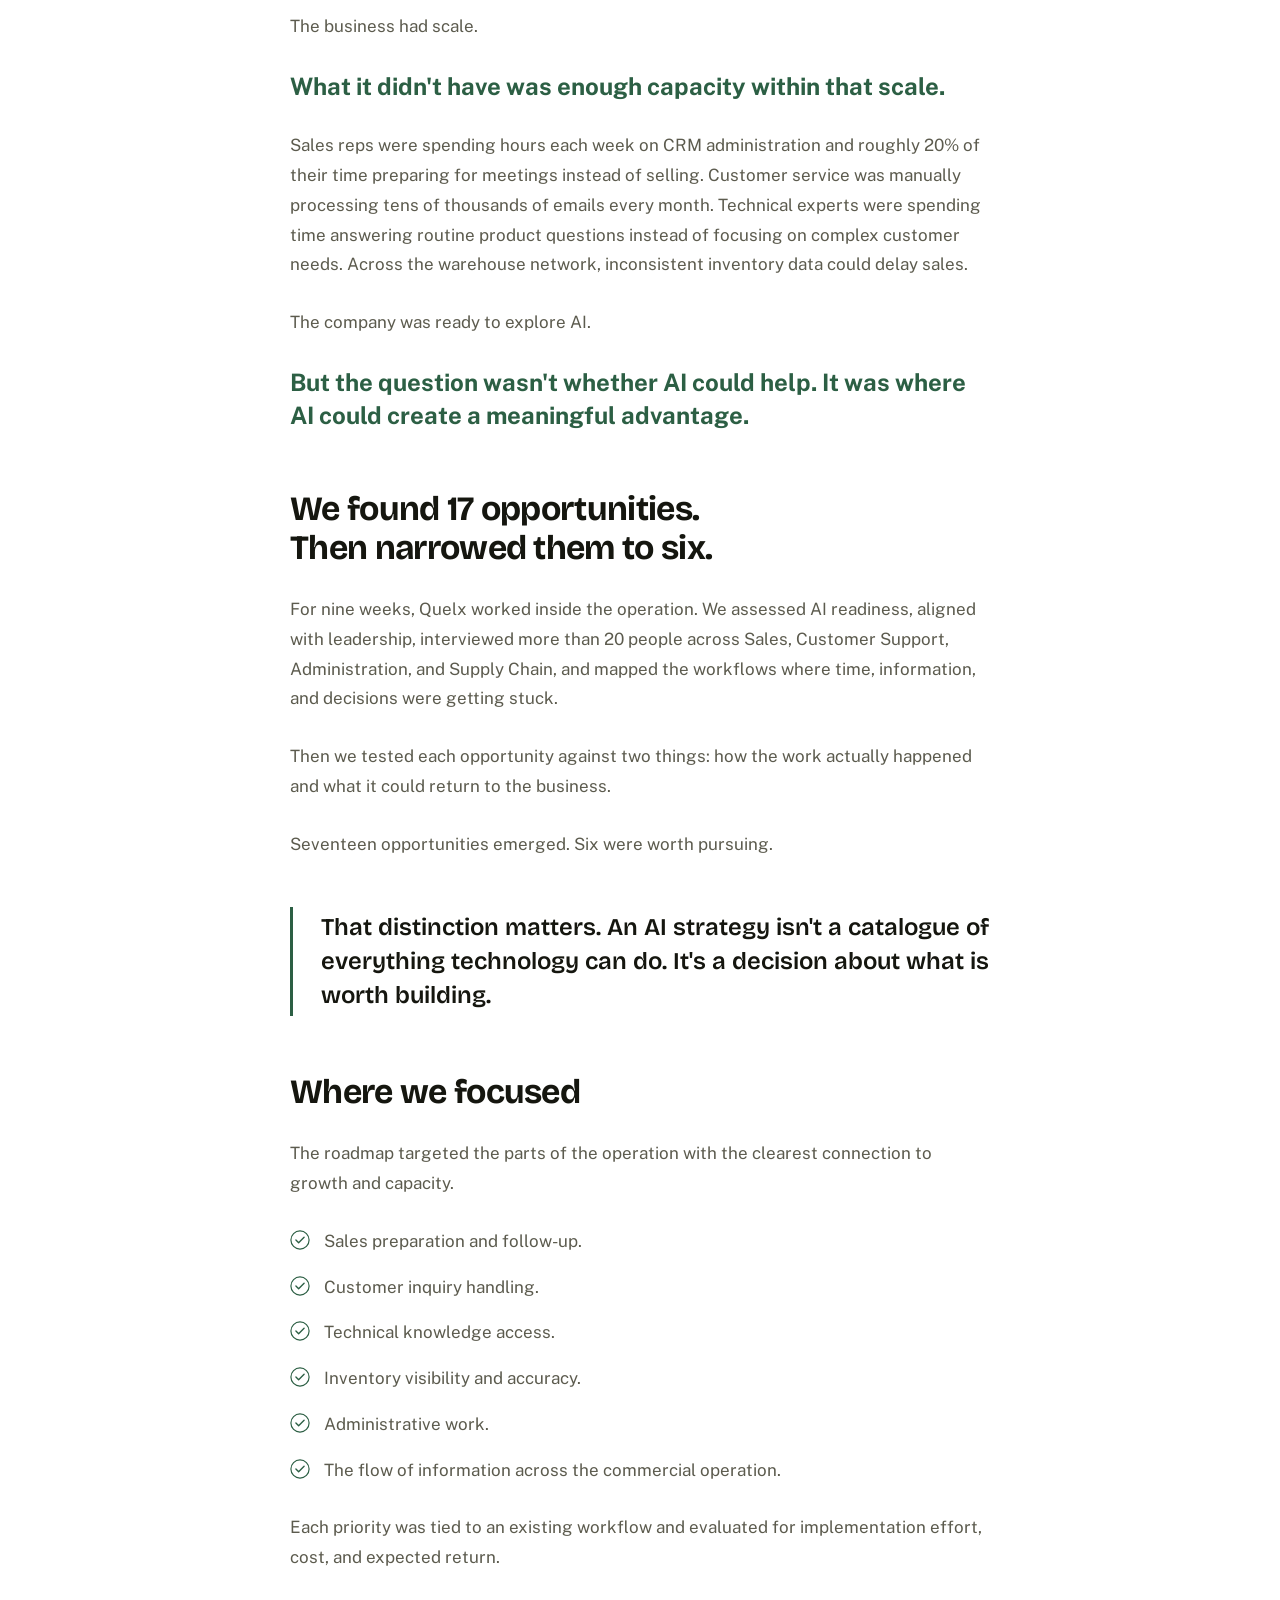
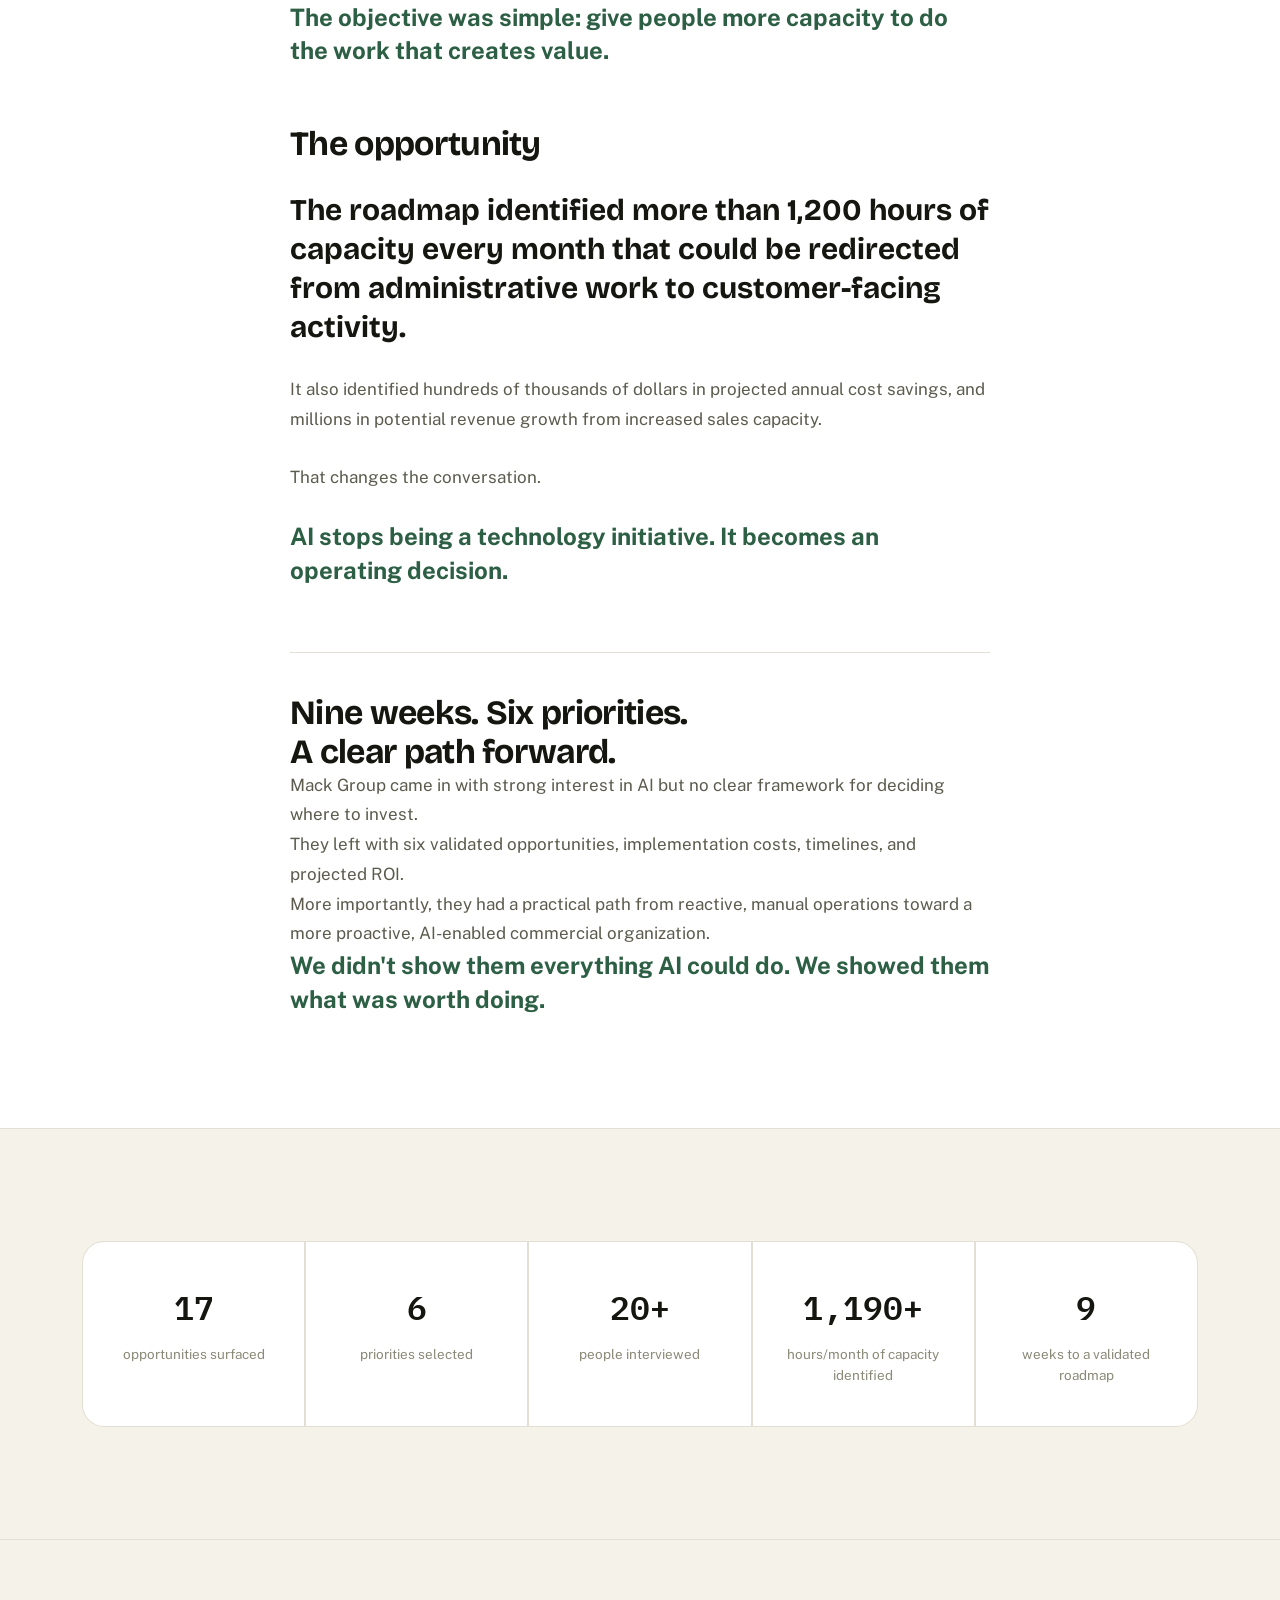
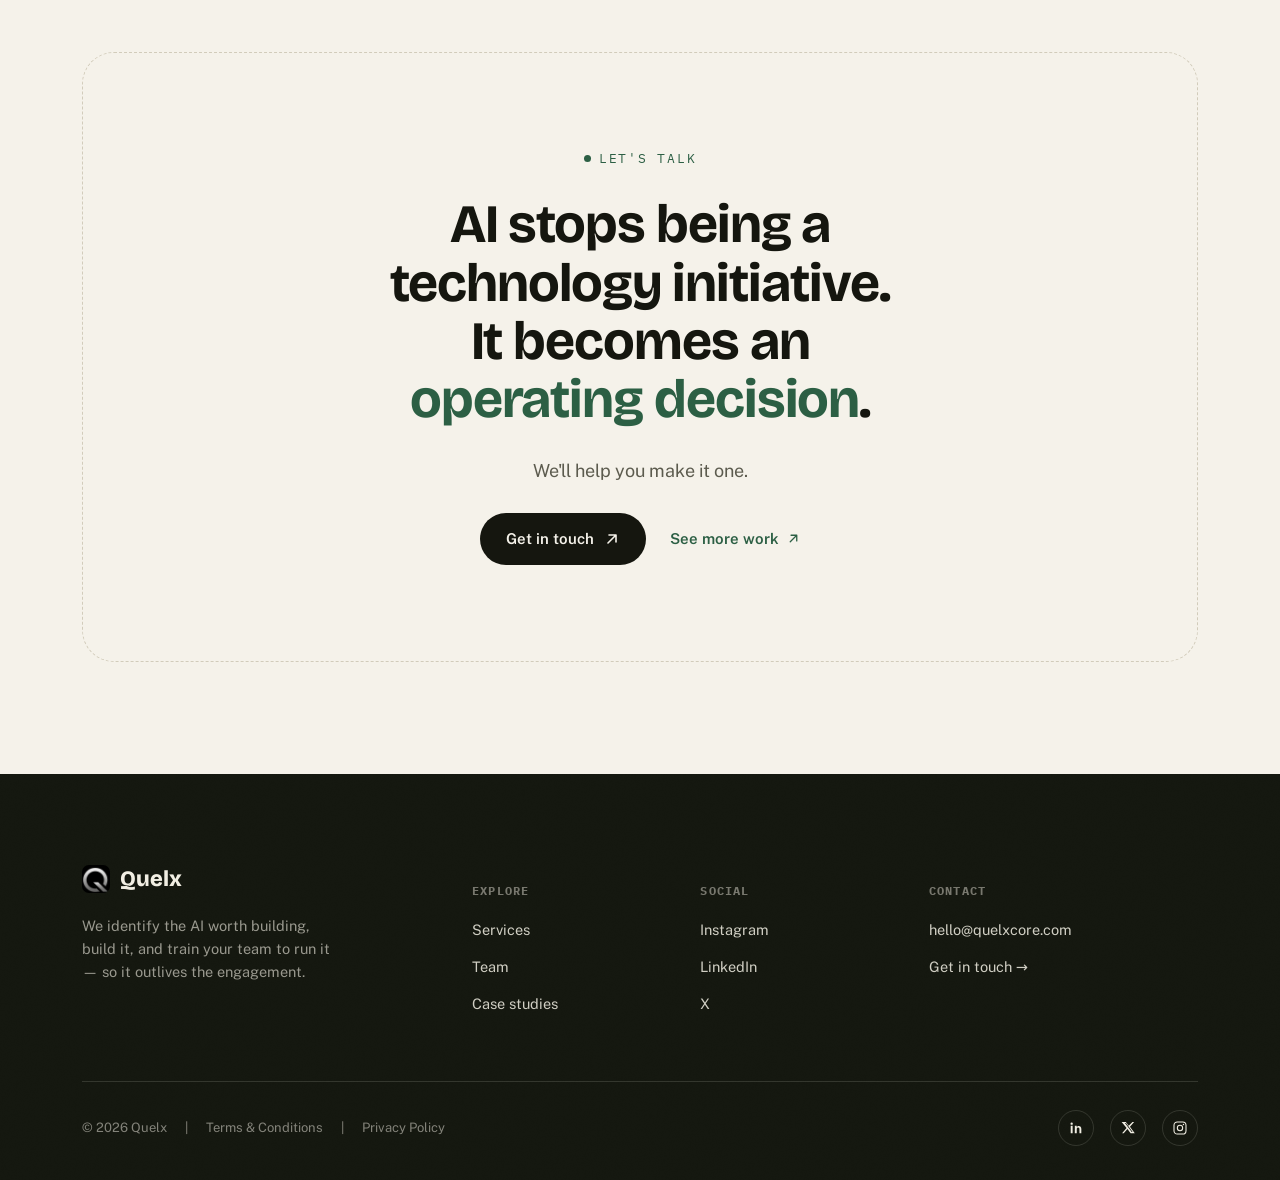
==== commit 3fe94a5b: "Give the Mack Group case study its own closing CTA Replace the "every operation has N ideas, the val" ====
--- a/case-studies/mack-group-ai-supply-chain.html
+++ b/case-studies/mack-group-ai-supply-chain.html
@@ -215,8 +215,8 @@
     <div class="wrap">
       <div class="cta-box reveal">
         <span class="eyebrow" style="margin-bottom:0;">Let's talk</span>
-        <h2>Every operation has seventeen ideas.<br>The value is in finding the <span class="accent">six</span>.</h2>
-        <p>We build for those six.</p>
+        <h2>AI stops being a technology initiative.<br>It becomes an<br><span class="accent">operating decision</span>.</h2>
+        <p>We'll help you make it one.</p>
         <div class="cta-actions">
           <a href="/#work-with-us" class="btn btn-primary">
             Get in touch
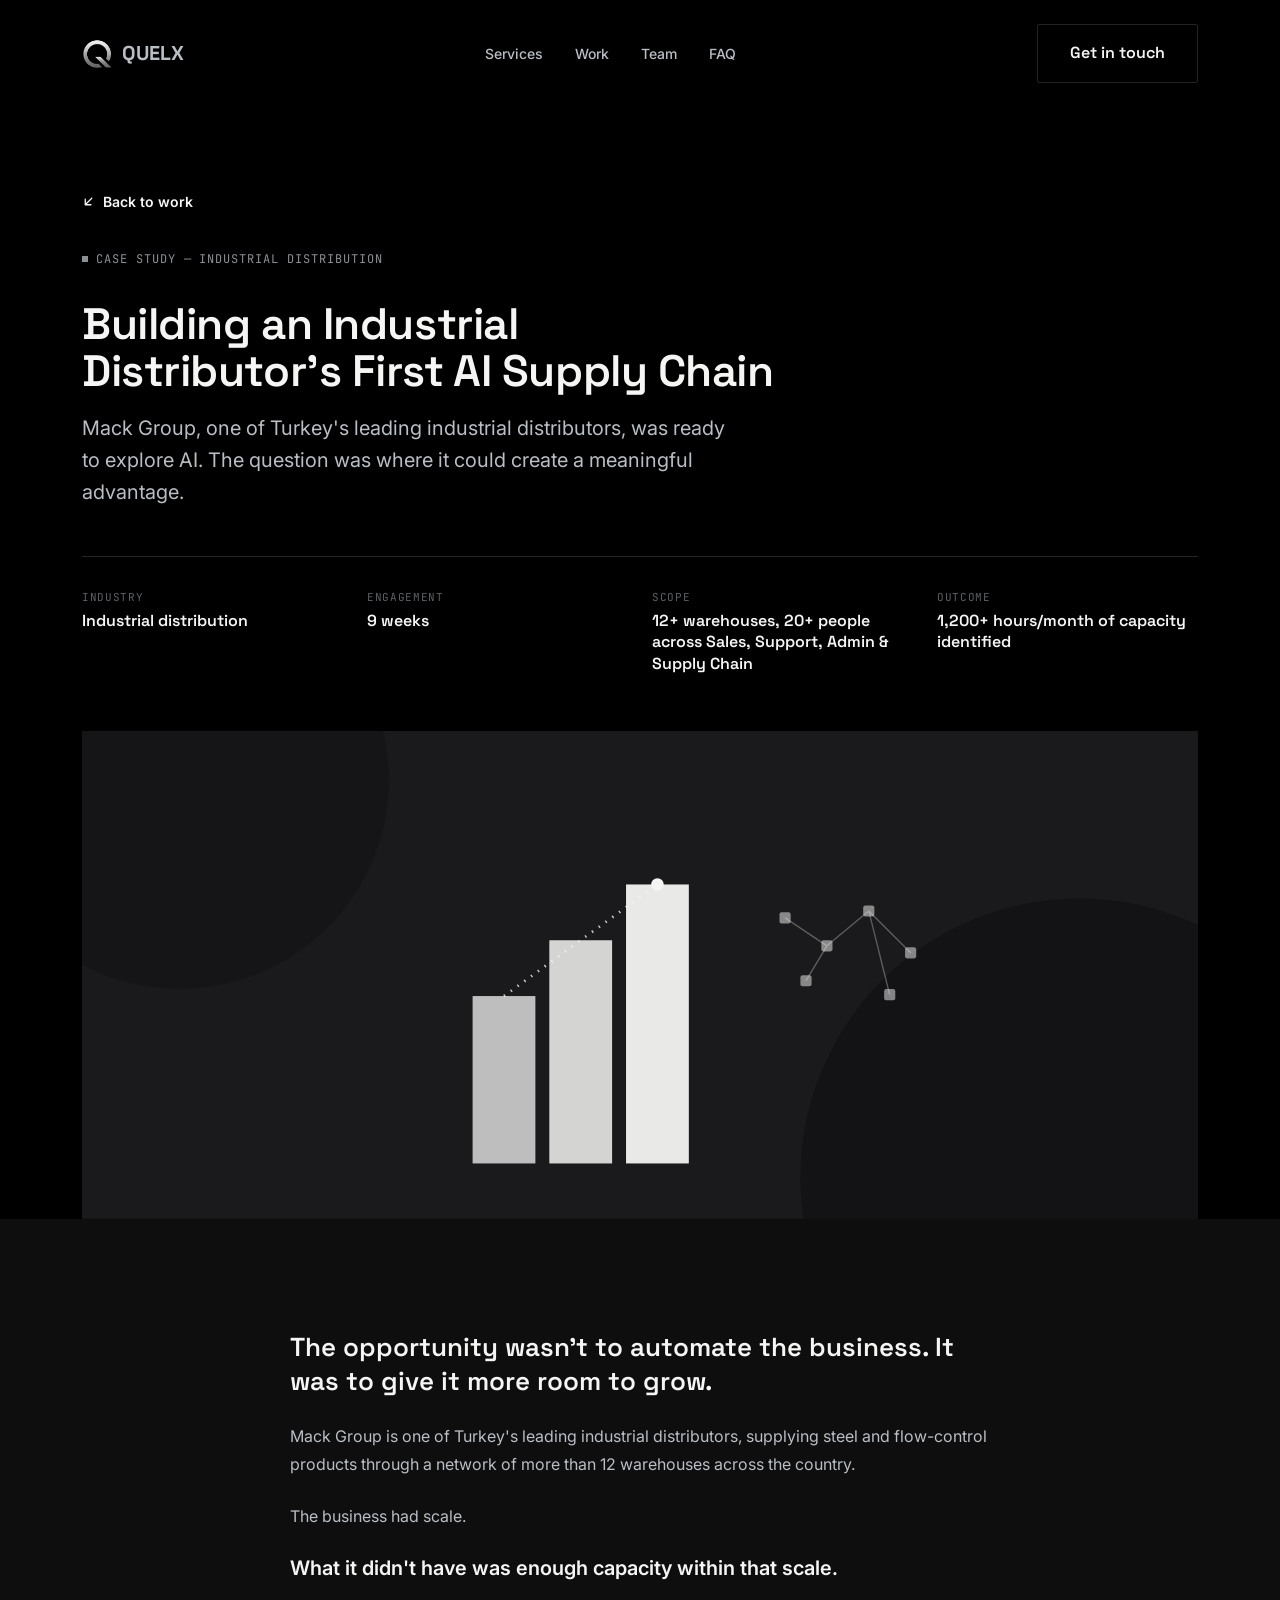
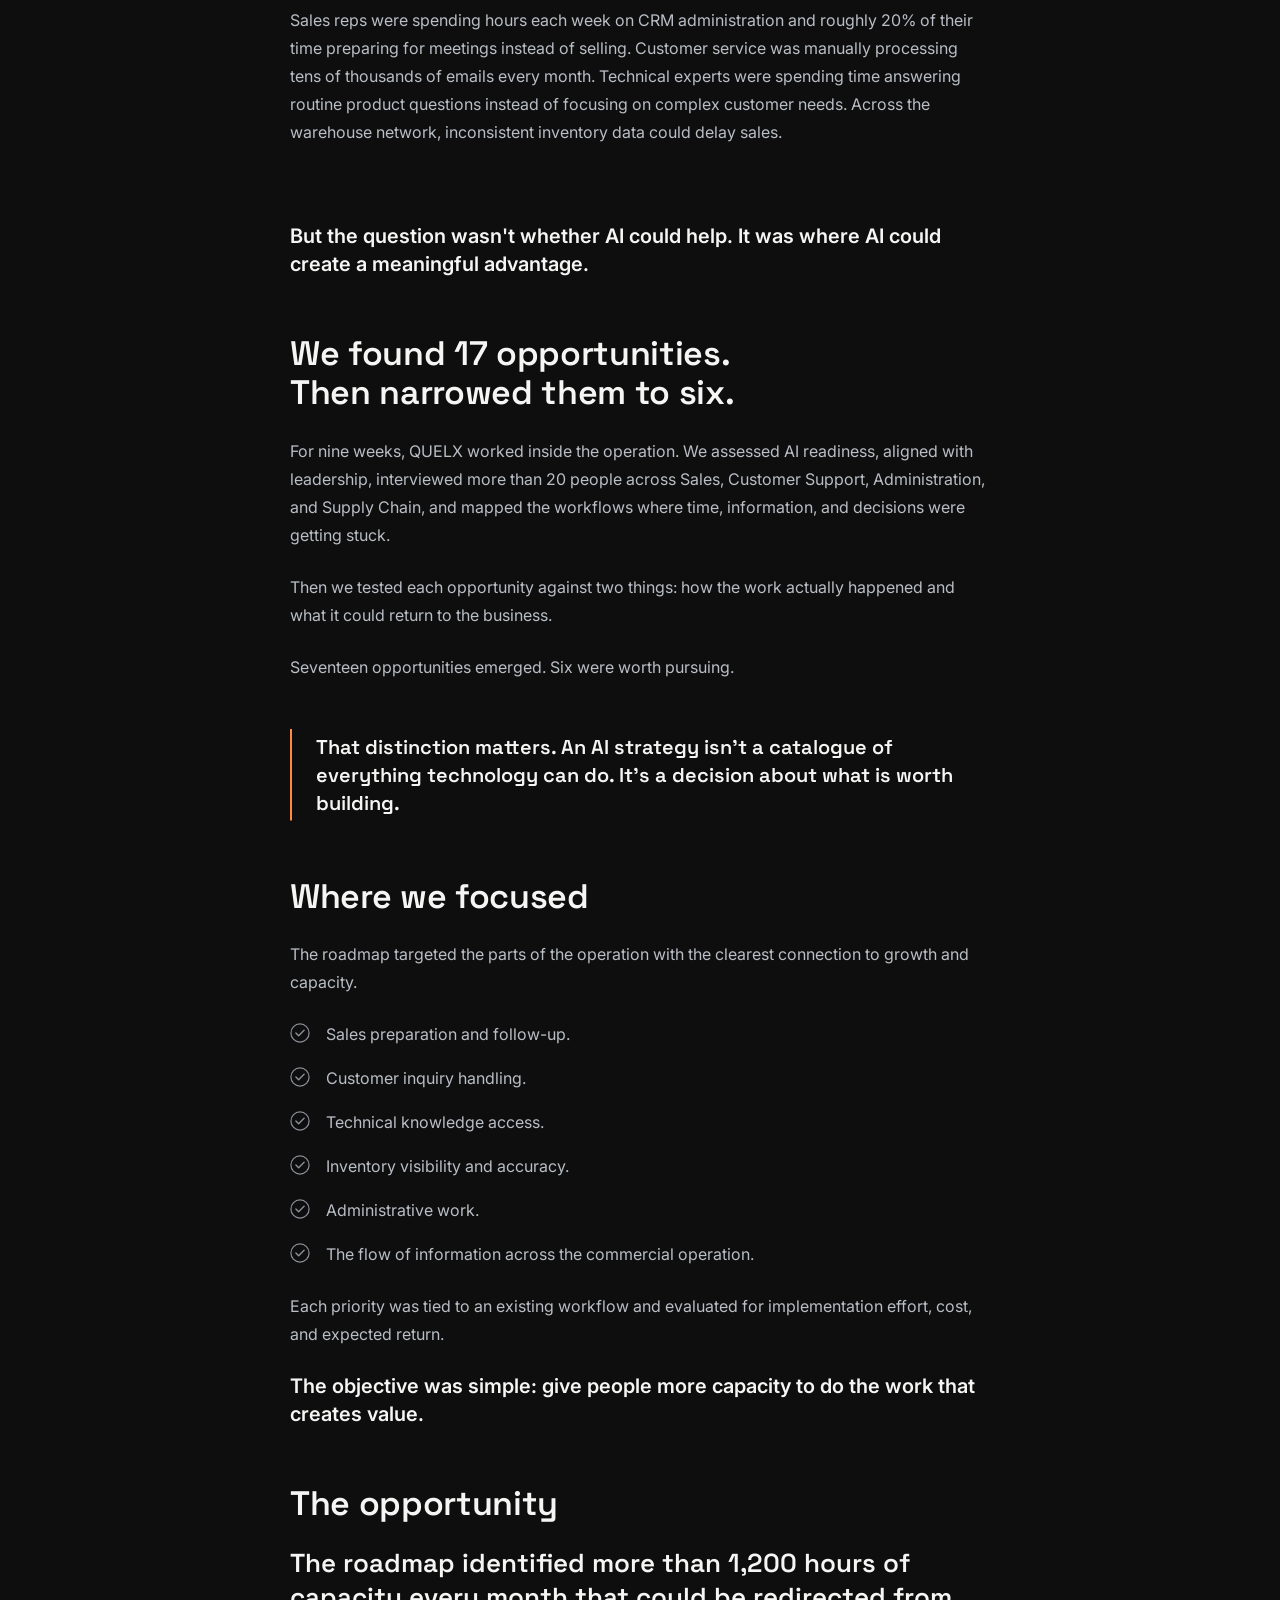
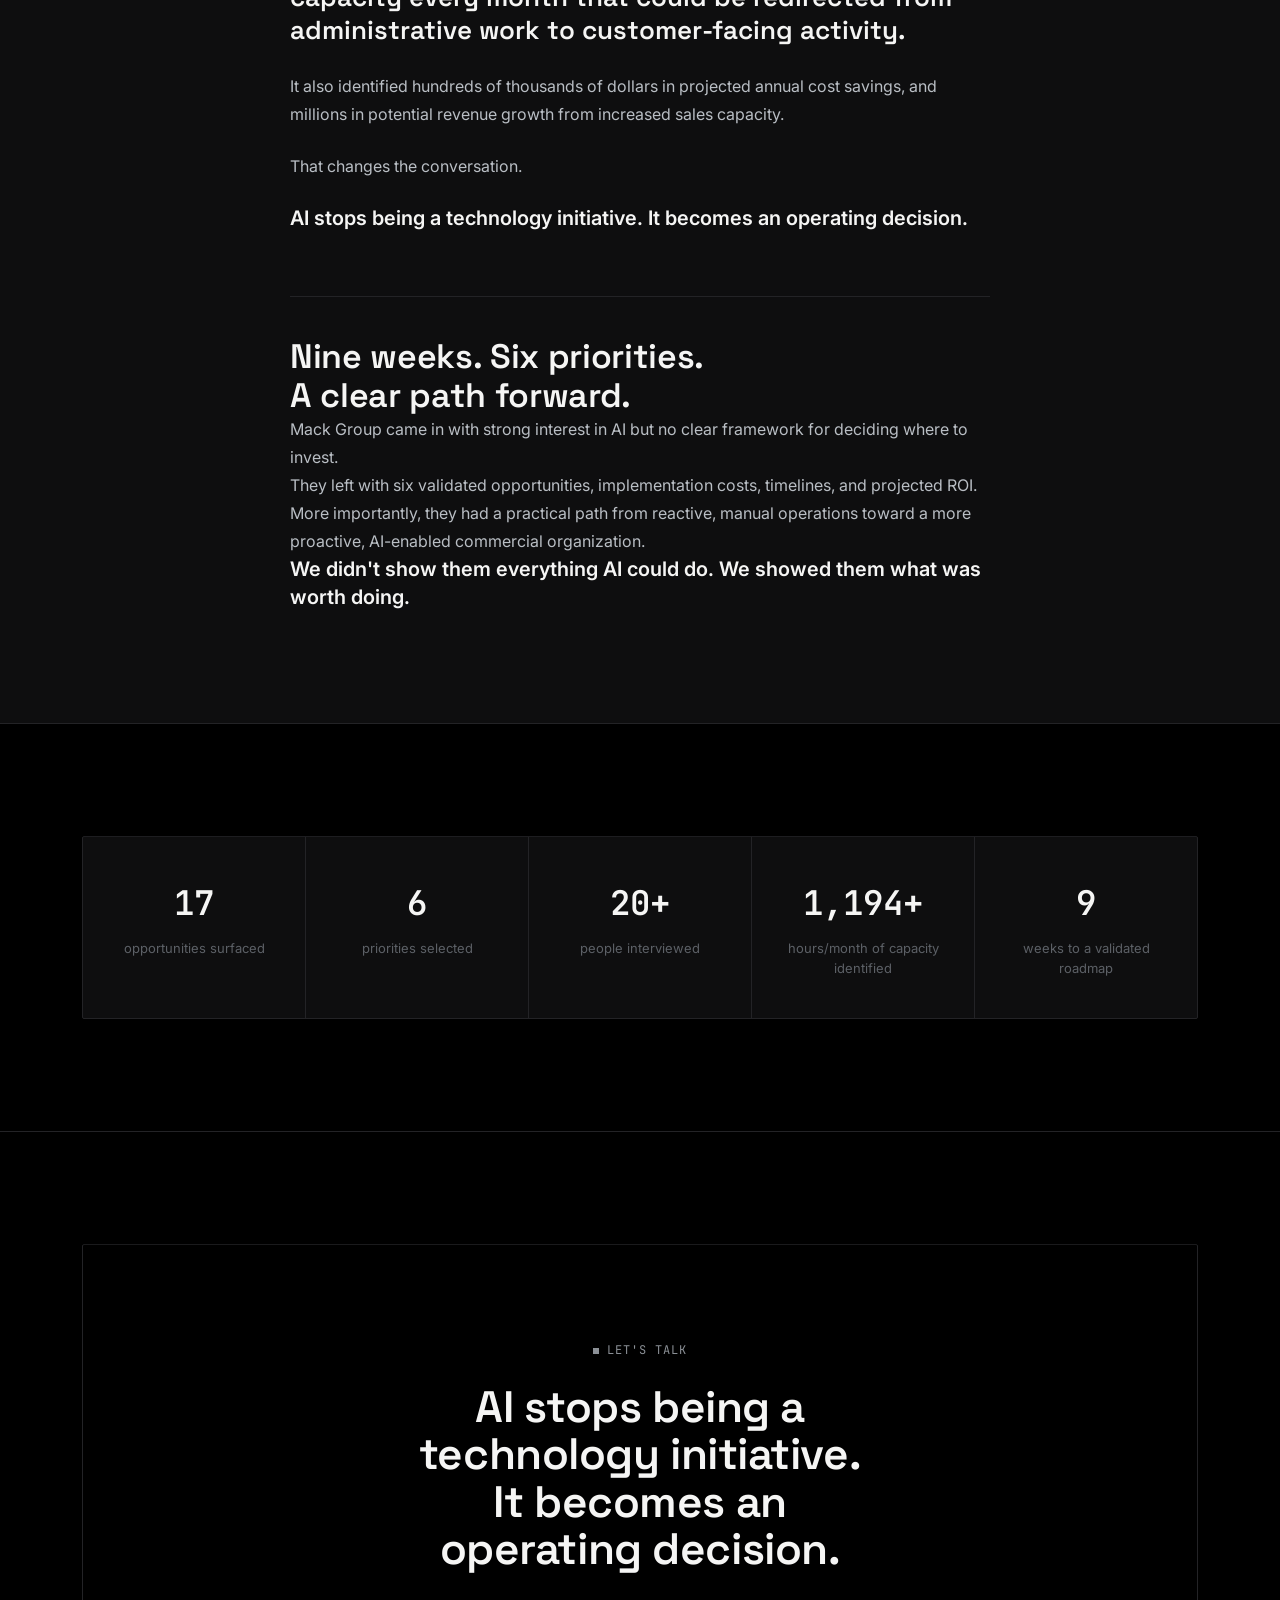
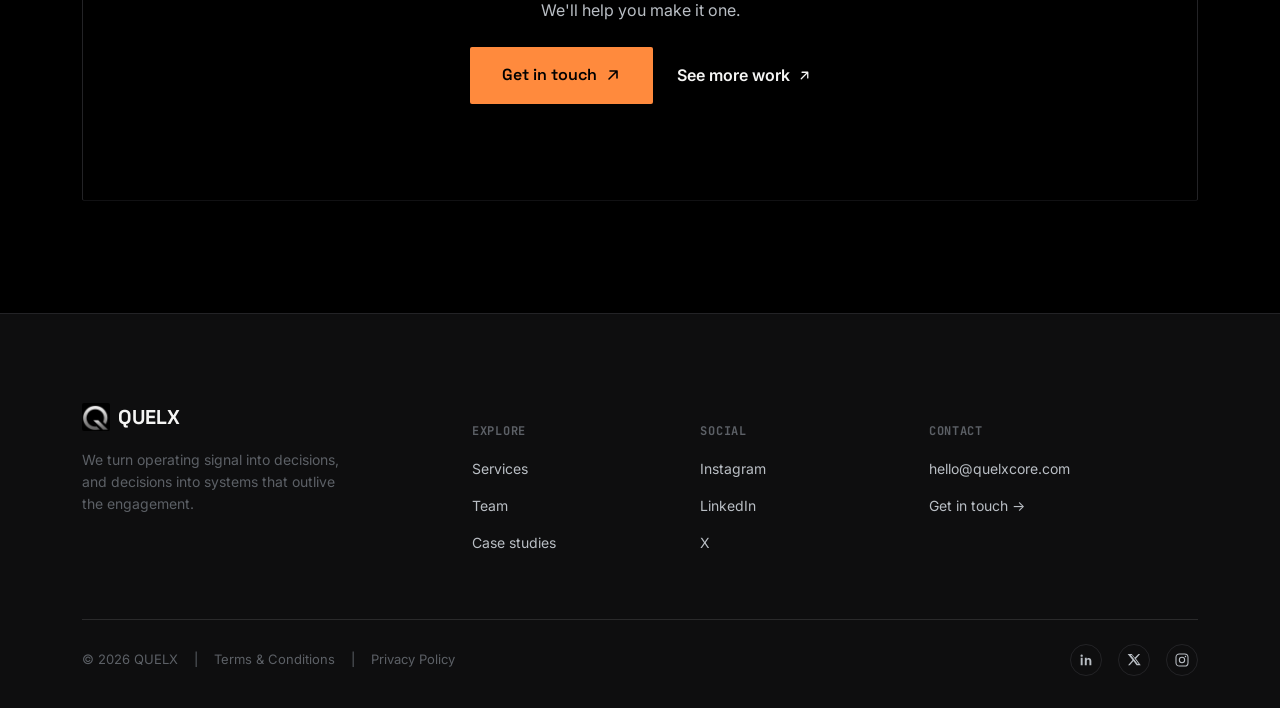
==== commit 678d4f0e: "Apply QUELX Brand Standards Manual v1.1 across the site Rebuild the full visual and verbal identity " ====
--- a/case-studies/mack-group-ai-supply-chain.html
+++ b/case-studies/mack-group-ai-supply-chain.html
@@ -3,21 +3,21 @@
 <head>
 <meta charset="utf-8">
 <meta name="viewport" content="width=device-width,initial-scale=1">
-<title>Building an Industrial Distributor's First AI Supply Chain — Quelx</title>
-<meta name="description" content="How Quelx helped Mack Group, a leading Turkish industrial distributor, find the six AI opportunities worth building — and identified 1,200+ hours of monthly capacity to redirect toward growth — in a nine-week engagement.">
-<meta name="theme-color" content="#F5F2EA">
+<title>Building an Industrial Distributor's First AI Supply Chain — QUELX</title>
+<meta name="description" content="How QUELX helped Mack Group, a leading Turkish industrial distributor, find the six AI opportunities worth building — and identified 1,200+ hours of monthly capacity to redirect toward growth — in a nine-week engagement.">
+<meta name="theme-color" content="#000000">
 <link rel="canonical" href="https://www.quelxcore.com/case-studies/mack-group-ai-supply-chain.html">
 
 <meta property="og:type" content="article">
-<meta property="og:site_name" content="Quelx">
-<meta property="og:title" content="Building an Industrial Distributor's First AI Supply Chain — Quelx">
-<meta property="og:description" content="How Quelx helped Mack Group find the six AI opportunities worth building in a nine-week engagement.">
+<meta property="og:site_name" content="QUELX">
+<meta property="og:title" content="Building an Industrial Distributor's First AI Supply Chain — QUELX">
+<meta property="og:description" content="How QUELX helped Mack Group find the six AI opportunities worth building in a nine-week engagement.">
 <meta property="og:url" content="https://www.quelxcore.com/case-studies/mack-group-ai-supply-chain.html">
 <meta property="og:image" content="https://www.quelxcore.com/assets/img/quelx-logo.png">
 
 <meta name="twitter:card" content="summary">
-<meta name="twitter:title" content="Building an Industrial Distributor's First AI Supply Chain — Quelx">
-<meta name="twitter:description" content="How Quelx helped Mack Group find the six AI opportunities worth building in a nine-week engagement.">
+<meta name="twitter:title" content="Building an Industrial Distributor's First AI Supply Chain — QUELX">
+<meta name="twitter:description" content="How QUELX helped Mack Group find the six AI opportunities worth building in a nine-week engagement.">
 <meta name="twitter:image" content="https://www.quelxcore.com/assets/img/quelx-logo.png">
 
 <link rel="icon" type="image/png" href="/assets/favicon.png">
@@ -31,8 +31,8 @@
 <header id="siteHeader">
   <div class="wrap nav">
     <a href="/" class="brand">
-      <img class="brand-mark" src="/assets/img/quelx-logo.png" alt="Quelx logo">
-      Quelx
+      <img class="brand-mark" src="/assets/img/quelx-logo.png" alt="QUELX logo">
+      QUELX
     </a>
     <nav class="nav-links">
       <a href="/#process">Services</a>
@@ -97,15 +97,15 @@
     <div class="wrap">
       <div class="case-hero-media reveal">
         <svg viewBox="0 0 1600 700" preserveAspectRatio="xMidYMid slice" role="img" aria-label="Abstract illustration of an ascending capacity chart connected to a network of warehouse nodes">
-          <rect width="1600" height="700" fill="#3E8760"/>
-          <circle cx="1430" cy="640" r="400" fill="#2C5F44" opacity=".55"/>
-          <circle cx="140" cy="70" r="300" fill="#15160F" opacity=".18"/>
-          <rect x="560" y="380" width="90" height="240" fill="#F5F2EA" opacity=".75"/>
-          <rect x="670" y="300" width="90" height="320" fill="#F5F2EA" opacity=".85"/>
-          <rect x="780" y="220" width="90" height="400" fill="#F5F2EA" opacity=".95"/>
-          <path d="M605 380L715 300L825 220" stroke="#F5F2EA" stroke-width="4" stroke-dasharray="2 10" fill="none" opacity=".8"/>
-          <circle cx="825" cy="220" r="9" fill="#F5F2EA"/>
-          <g fill="#F5F2EA" opacity=".5">
+          <rect width="1600" height="700" fill="#1A1A1C"/>
+          <circle cx="1430" cy="640" r="400" fill="#0E0E0F" opacity=".55"/>
+          <circle cx="140" cy="70" r="300" fill="#000000" opacity=".18"/>
+          <rect x="560" y="380" width="90" height="240" fill="#F5F5F4" opacity=".75"/>
+          <rect x="670" y="300" width="90" height="320" fill="#F5F5F4" opacity=".85"/>
+          <rect x="780" y="220" width="90" height="400" fill="#F5F5F4" opacity=".95"/>
+          <path d="M605 380L715 300L825 220" stroke="#F5F5F4" stroke-width="4" stroke-dasharray="2 10" fill="none" opacity=".8"/>
+          <circle cx="825" cy="220" r="9" fill="#F5F5F4"/>
+          <g fill="#F5F5F4" opacity=".5">
             <rect x="1000" y="260" width="16" height="16" rx="3"/>
             <rect x="1060" y="300" width="16" height="16" rx="3"/>
             <rect x="1120" y="250" width="16" height="16" rx="3"/>
@@ -113,7 +113,7 @@
             <rect x="1030" y="350" width="16" height="16" rx="3"/>
             <rect x="1150" y="370" width="16" height="16" rx="3"/>
           </g>
-          <g stroke="#F5F2EA" stroke-width="2" opacity=".3">
+          <g stroke="#F5F5F4" stroke-width="2" opacity=".3">
             <line x1="1008" y1="268" x2="1068" y2="308"/>
             <line x1="1068" y1="308" x2="1128" y2="258"/>
             <line x1="1128" y1="258" x2="1188" y2="318"/>
@@ -139,7 +139,7 @@
         <p class="case-punch reveal">But the question wasn't whether AI could help. It was where AI could create a meaningful advantage.</p>
 
         <h2 class="reveal">We found 17 opportunities. Then narrowed them to six.</h2>
-        <p class="reveal">For nine weeks, Quelx worked inside the operation. We assessed AI readiness, aligned with leadership, interviewed more than 20 people across Sales, Customer Support, Administration, and Supply Chain, and mapped the workflows where time, information, and decisions were getting stuck.</p>
+        <p class="reveal">For nine weeks, QUELX worked inside the operation. We assessed AI readiness, aligned with leadership, interviewed more than 20 people across Sales, Customer Support, Administration, and Supply Chain, and mapped the workflows where time, information, and decisions were getting stuck.</p>
         <p class="reveal">Then we tested each opportunity against two things: how the work actually happened and what it could return to the business.</p>
         <p class="reveal">Seventeen opportunities emerged. Six were worth pursuing.</p>
 
@@ -239,10 +239,10 @@
     <div class="footer-top">
       <div>
         <a href="/" class="footer-brand">
-          <img class="footer-mark" src="/assets/img/quelx-logo.png" alt="Quelx logo">
-          Quelx
+          <img class="footer-mark" src="/assets/img/quelx-logo.png" alt="QUELX logo">
+          QUELX
         </a>
-        <p class="footer-tag">We identify the AI worth building, build it, and train your team to run it — so it outlives the engagement.</p>
+        <p class="footer-tag">We turn operating signal into decisions, and decisions into systems that outlive the engagement.</p>
       </div>
       <div class="footer-col">
         <h5>Explore</h5>
@@ -270,7 +270,7 @@
     </div>
     <div class="footer-bottom">
       <div class="footer-legal">
-        <span>© 2026 Quelx</span>
+        <span>© 2026 QUELX</span>
         <span>|</span>
         <a href="/#terms">Terms &amp; Conditions</a>
         <span>|</span>
--- a/assets/css/site.css
+++ b/assets/css/site.css
@@ -1,74 +1,31 @@
-  @import url('https://fonts.googleapis.com/css2?family=Bricolage+Grotesque:opsz,wght@12..96,400..800&family=Public+Sans:wght@400;500;600;700&family=IBM+Plex+Mono:wght@400;500;600&display=swap');
+  @import url('https://fonts.googleapis.com/css2?family=Space+Grotesk:wght@500;600;700&family=Inter:wght@400;500;600&family=JetBrains+Mono:wght@400;500;600&display=swap');
 
   :root{
-    --bone:#F5F2EA;
-    --paper:#FFFFFF;
-    --ink:#15160F;
-    --ink-soft:#5C5B4E;
-    --ink-faint:#8B8A79;
-    --moss:#2C5F44;
-    --moss-bright:#3E8760;
-    --moss-tint:#E7EEE6;
-    --clay:#B5713A;
-    --line:#E3DFD2;
-    --line-strong:#D2CCBB;
-    --shadow: 0 1px 2px rgba(21,22,15,.04);
-    --shadow-lift: 0 20px 40px -18px rgba(21,22,15,.28);
-    --footer-bg:#14170F;
-    --footer-ink:#F1EEE3;
-    --footer-line: rgba(241,238,227,.14);
-    --radius-card: 22px;
-    --radius-pill: 999px;
+    --bg:#000000;
+    --panel:#0E0E0F;
+    --ink:#F5F5F4;
+    --ink-dim:#B9BEC4;
+    --ink-mute:#8B9096;
+    --ink-faint:#5C6066;
+    --accent:#FF8A3D;
+    --accent-ink:#000000;
+    --line:#232326;
+    --line-soft:#1A1A1C;
+    --footer-bg:#0E0E0F;
+    --footer-line: rgba(245,245,244,.12);
+    --radius:2px;
     --maxw: 1180px;
-    color-scheme: light;
-  }
-
-  @media (prefers-color-scheme: dark){
-    :root:not([data-theme="light"]){
-      --bone:#15160F;
-      --paper:#1B1D14;
-      --ink:#F1EEE3;
-      --ink-soft:#C8C5B4;
-      --ink-faint:#8F8D7C;
-      --moss:#5CAE81;
-      --moss-bright:#78C99B;
-      --moss-tint:#20291F;
-      --clay:#D99A5E;
-      --line:#2C2E23;
-      --line-strong:#3A3C2E;
-      --shadow: 0 1px 2px rgba(0,0,0,.3);
-      --shadow-lift: 0 24px 48px -18px rgba(0,0,0,.55);
-      --footer-bg:#0C0D08;
-      --footer-ink:#F1EEE3;
-      --footer-line: rgba(241,238,227,.12);
-    }
-  }
-  :root[data-theme="dark"]{
-    --bone:#15160F;
-    --paper:#1B1D14;
-    --ink:#F1EEE3;
-    --ink-soft:#C8C5B4;
-    --ink-faint:#8F8D7C;
-    --moss:#5CAE81;
-    --moss-bright:#78C99B;
-    --moss-tint:#20291F;
-    --clay:#D99A5E;
-    --line:#2C2E23;
-    --line-strong:#3A3C2E;
-    --shadow: 0 1px 2px rgba(0,0,0,.3);
-    --shadow-lift: 0 24px 48px -18px rgba(0,0,0,.55);
-    --footer-bg:#0C0D08;
-    --footer-ink:#F1EEE3;
-    --footer-line: rgba(241,238,227,.12);
+    color-scheme: dark;
   }
 
   *,*::before,*::after{ box-sizing:border-box; }
   html{ scroll-behavior:smooth; }
+  #process, #work, #team, #faq, #contact{ scroll-margin-top:96px; }
   body{
     margin:0;
-    background:var(--bone);
-    color:var(--ink);
-    font-family:'Public Sans', ui-sans-serif, system-ui, -apple-system, sans-serif;
+    background:var(--bg);
+    color:var(--ink-dim);
+    font-family:'Inter', ui-sans-serif, system-ui, -apple-system, sans-serif;
     font-size:16px;
     line-height:1.55;
     -webkit-font-smoothing:antialiased;
@@ -76,361 +33,372 @@
   img{max-width:100%;display:block;}
   a{color:inherit;text-decoration:none;}
   h1,h2,h3,h4{
-    font-family:'Bricolage Grotesque', ui-sans-serif, system-ui, sans-serif;
+    font-family:'Space Grotesk', ui-sans-serif, system-ui, sans-serif;
     margin:0;
-    font-weight:700;
-    letter-spacing:-0.02em;
+    font-weight:600;
+    letter-spacing:-0.01em;
+    color:var(--ink);
     text-wrap:balance;
   }
   p{margin:0;}
   ul{margin:0;padding:0;list-style:none;}
   button{font:inherit;color:inherit;background:none;border:none;cursor:pointer;}
-  .mono{font-family:'IBM Plex Mono', ui-monospace, monospace;}
-  :focus-visible{outline:2px solid var(--moss-bright); outline-offset:3px;}
+  .mono{font-family:'JetBrains Mono', ui-monospace, monospace;}
+  :focus-visible{outline:2px solid var(--accent); outline-offset:3px;}
 
   .wrap{ max-width:var(--maxw); margin:0 auto; padding:0 32px; }
   .band{ position:relative; }
-  .band-alt{ background:var(--paper); }
+  .band-alt{ background:var(--panel); }
   section{ padding:112px 0; border-bottom:1px solid var(--line); }
   .eyebrow{
-    font-family:'IBM Plex Mono', monospace;
-    font-size:12.5px;
-    letter-spacing:.14em;
+    font-family:'JetBrains Mono', monospace;
+    font-size:12px;
+    letter-spacing:.08em;
     text-transform:uppercase;
-    color:var(--moss);
+    color:var(--ink-mute);
     display:inline-flex;
     align-items:center;
     gap:8px;
-    margin-bottom:18px;
+    margin-bottom:16px;
   }
   .eyebrow::before{
     content:"";
-    width:7px;height:7px;border-radius:50%;
-    background:var(--moss);
+    width:6px;height:6px;
+    background:var(--ink-mute);
     display:inline-block;
   }
 
   /* ---------- Buttons ---------- */
   .btn{
-    display:inline-flex; align-items:center; gap:10px;
-    padding:14px 26px;
-    border-radius:var(--radius-pill);
-    font-weight:600; font-size:15px;
-    transition:transform .35s cubic-bezier(.22,1,.36,1), background .25s ease, color .25s ease, box-shadow .25s ease;
+    display:inline-flex; align-items:center; gap:8px;
+    padding:16px 32px;
+    border-radius:var(--radius);
+    font-family:'Space Grotesk',sans-serif;
+    font-weight:600; font-size:16px;
+    transition:background-color .15s ease-out, border-color .15s ease-out, color .15s ease-out;
     white-space:nowrap;
   }
-  .btn-primary{ background:var(--ink); color:var(--bone); }
-  .btn-primary:hover{ background:var(--moss); color:#fff; transform:translateY(-2px); box-shadow:var(--shadow-lift); }
-  .btn-primary svg{ transition:transform .3s ease; }
-  .btn-primary:hover svg{ transform:translate(3px,-3px); }
+  .btn-primary{ background:var(--accent); color:var(--accent-ink); }
+  .btn-primary:hover{ background:#ffa563; }
+  .btn-primary svg{ transition:transform .15s ease-out; }
+  .btn-primary:hover svg{ transform:translate(2px,-2px); }
   .btn-ghost{
-    border:1px solid var(--line-strong); color:var(--ink);
-  }
-  .btn-ghost:hover{ border-color:var(--moss); color:var(--moss); }
+    border:1px solid var(--line); color:var(--ink);
+  }
+  .btn-ghost:hover{ border-color:var(--ink-mute); }
   .link-arrow{
     display:inline-flex; align-items:center; gap:8px;
-    font-weight:600; color:var(--moss); font-size:15px;
+    font-weight:600; color:var(--ink); font-size:16px;
     position:relative;
   }
-  .link-arrow svg{ transition:transform .3s cubic-bezier(.22,1,.36,1); }
-  .link-arrow:hover svg{ transform:translate(4px,-4px); }
+  .link-arrow svg{ transition:transform .15s ease-out; }
+  .link-arrow:hover svg{ transform:translate(3px,-3px); }
   .link-arrow::after{
-    content:""; position:absolute; left:0; right:0; bottom:-3px; height:1px;
-    background:var(--moss); transform:scaleX(0); transform-origin:right;
-    transition:transform .3s ease;
+    content:""; position:absolute; left:0; right:0; bottom:-2px; height:1px;
+    background:var(--ink); transform:scaleX(0); transform-origin:right;
+    transition:transform .15s ease-out;
   }
   .link-arrow:hover::after{ transform:scaleX(1); transform-origin:left; }
 
   /* ---------- Header ---------- */
   header{
     position:fixed; top:0; left:0; right:0; z-index:100;
-    padding:22px 0;
-    transition:padding .3s ease, background .3s ease, box-shadow .3s ease, border-color .3s ease;
+    padding:24px 0;
+    transition:padding .2s ease-out, background-color .2s ease-out, border-color .2s ease-out;
     border-bottom:1px solid transparent;
   }
   header.scrolled{
-    padding:14px 0;
-    background:color-mix(in srgb, var(--bone) 88%, transparent);
-    backdrop-filter:blur(14px) saturate(140%);
+    padding:16px 0;
+    background:var(--bg);
     border-bottom:1px solid var(--line);
-    box-shadow:var(--shadow);
   }
   .nav{ display:flex; align-items:center; justify-content:space-between; gap:24px; }
-  .brand{ display:flex; align-items:center; gap:10px; font-family:'Bricolage Grotesque',sans-serif; font-weight:800; font-size:21px; letter-spacing:-0.01em; }
-  .brand-mark{ width:30px; height:30px; flex:none; object-fit:cover; border-radius:8px; background:#0C0D08; }
-  .nav-links{ display:flex; align-items:center; gap:36px; }
-  .nav-links a{ font-size:14.5px; font-weight:600; color:var(--ink-soft); transition:color .2s ease; position:relative; }
+  .brand{ display:flex; align-items:center; gap:8px; font-family:'Space Grotesk',sans-serif; font-weight:700; font-size:20px; letter-spacing:0; text-transform:uppercase; }
+  .brand-mark{ width:32px; height:32px; flex:none; object-fit:cover; border-radius:var(--radius); background:#000; }
+  .nav-links{ display:flex; align-items:center; gap:32px; }
+  .nav-links a{ font-size:14px; font-weight:500; color:var(--ink-dim); transition:color .15s ease-out; position:relative; }
   .nav-links a:hover{ color:var(--ink); }
-  .nav-cta{ display:flex; align-items:center; gap:18px; }
+  .nav-cta{ display:flex; align-items:center; gap:16px; }
   .hamburger{ display:none; flex-direction:column; gap:5px; padding:8px; }
-  .hamburger span{ width:22px; height:2px; background:var(--ink); border-radius:2px; transition:transform .3s ease, opacity .3s ease; }
+  .hamburger span{ width:22px; height:2px; background:var(--ink); transition:transform .15s ease-out, opacity .15s ease-out; }
 
   .mobile-menu{
-    position:fixed; inset:0; background:var(--bone); z-index:99;
-    display:flex; flex-direction:column; justify-content:center; gap:28px; padding:32px;
-    transform:translateY(-100%); transition:transform .45s cubic-bezier(.65,0,.35,1);
+    position:fixed; inset:0; background:var(--bg); z-index:99;
+    display:flex; flex-direction:column; justify-content:center; gap:24px; padding:32px;
+    transform:translateY(-100%); transition:transform .3s ease-out;
   }
   .mobile-menu.open{ transform:translateY(0); }
-  .mobile-menu a{ font-family:'Bricolage Grotesque',sans-serif; font-size:34px; font-weight:700; }
-
-  /* ---------- Reveal ---------- */
-  .reveal{ opacity:0; transform:translateY(26px); transition:opacity .8s cubic-bezier(.22,1,.36,1), transform .8s cubic-bezier(.22,1,.36,1); }
-  .reveal.in{ opacity:1; transform:translateY(0); }
+  .mobile-menu a{ font-family:'Space Grotesk',sans-serif; font-size:34px; font-weight:600; }
+
+  /* ---------- Reveal (cut-reveal: diagonal wipe, no fade-slide) ---------- */
+  .reveal{
+    opacity:0;
+    clip-path: polygon(0 0, 0 0, -16% 100%, -16% 100%);
+    transition:opacity .4s ease-out, clip-path .5s ease-out;
+  }
+  .reveal.in{
+    opacity:1;
+    clip-path: polygon(0 0, 100% 0, 100% 100%, 0 100%);
+  }
 
   /* ---------- Hero ---------- */
   .hero{
-    padding:190px 0 0;
+    padding:190px 0 96px;
     border-bottom:none;
     position:relative;
     overflow:hidden;
-  }
-  .hero-grid{ display:grid; gap:28px; max-width:900px; }
-  .hero h1{ font-size:clamp(40px,6.4vw,84px); line-height:0.98; }
-  .hero h1 em{ font-style:normal; color:var(--moss); }
-  .hero-sub{ font-size:clamp(17px,1.6vw,20px); color:var(--ink-soft); max-width:720px; line-height:1.6; white-space:nowrap; }
-  .hero-actions{ display:flex; align-items:center; gap:22px; margin-top:8px; flex-wrap:wrap; }
+    background:var(--panel);
+    clip-path: polygon(0 0, 100% 0, 100% 94%, 0 100%);
+  }
+  .hero-grid{ display:grid; gap:24px; max-width:900px; }
+  .hero h1{ font-size:64px; line-height:1; }
+  .hero h1 em{ font-style:normal; color:var(--accent); }
+  .hero-sub{ font-size:20px; color:var(--ink-dim); max-width:720px; line-height:1.6; }
+  .hero-actions{ display:flex; align-items:center; gap:24px; margin-top:8px; flex-wrap:wrap; }
 
   .marquee-wrap{
-    margin-top:96px; padding:34px 0; border-top:1px solid var(--line); border-bottom:1px solid var(--line);
+    margin-top:96px; padding:32px 0; border-top:1px solid var(--line); border-bottom:1px solid var(--line);
     overflow:hidden; position:relative;
   }
   .marquee-wrap::before, .marquee-wrap::after{
-    content:""; position:absolute; top:0; bottom:0; width:90px; z-index:2; pointer-events:none;
-  }
-  .marquee-wrap::before{ left:0; background:linear-gradient(90deg, var(--bone), transparent); }
-  .marquee-wrap::after{ right:0; background:linear-gradient(270deg, var(--bone), transparent); }
-  .marquee-label{ font-family:'IBM Plex Mono',monospace; font-size:12px; letter-spacing:.12em; text-transform:uppercase; color:var(--ink-faint); margin-bottom:22px; }
-  .marquee{ display:flex; gap:76px; width:max-content; animation:scroll 32s linear infinite; }
+    content:""; position:absolute; top:0; bottom:0; width:80px; z-index:2; pointer-events:none;
+  }
+  .marquee-wrap::before{ left:0; background:linear-gradient(90deg, var(--bg), transparent); }
+  .marquee-wrap::after{ right:0; background:linear-gradient(270deg, var(--bg), transparent); }
+  .marquee-label{ font-family:'JetBrains Mono',monospace; font-size:12px; letter-spacing:.06em; text-transform:uppercase; color:var(--ink-faint); margin-bottom:24px; }
+  .marquee{ display:flex; gap:64px; width:max-content; animation:scroll 32s linear infinite; }
   .marquee-wrap:hover .marquee{ animation-play-state:paused; }
-  .marquee span{ font-family:'Bricolage Grotesque',sans-serif; font-weight:700; font-size:22px; color:var(--ink-faint); white-space:nowrap; letter-spacing:-0.01em; }
+  .marquee span{ font-family:'Space Grotesk',sans-serif; font-weight:600; font-size:20px; color:var(--ink-faint); white-space:nowrap; }
   @keyframes scroll{ from{ transform:translateX(0);} to{ transform:translateX(-50%);} }
 
   /* ---------- Problem section ---------- */
-  .stack-lines{ display:grid; gap:30px; max-width:760px; }
-  .stack-lines p{ font-size:clamp(19px,2vw,26px); color:var(--ink-faint); line-height:1.5; }
+  .stack-lines{ display:grid; gap:24px; max-width:760px; }
+  .stack-lines p{ font-size:20px; color:var(--ink-mute); line-height:1.5; }
   .stack-lines p.strong{ color:var(--ink); }
-  .stack-lines p.punch{ color:var(--moss); font-weight:700; }
+  .stack-lines p.punch{ color:var(--ink); font-weight:600; }
   .resolve{ margin-top:64px; padding-top:56px; border-top:1px solid var(--line); }
-  .resolve h2{ font-size:clamp(34px,4.4vw,58px); line-height:1.05; }
-  .resolve .accent{ color:var(--moss); }
-  .resolve p{ margin-top:22px; font-size:18px; color:var(--ink-soft); max-width:560px; }
+  .resolve h2{ font-size:44px; line-height:1.05; }
+  .resolve .accent{ color:var(--ink); }
+  .resolve p{ margin-top:24px; font-size:16px; color:var(--ink-dim); max-width:560px; }
   .resolve-foot{ display:flex; align-items:center; justify-content:space-between; gap:24px; margin-top:40px; flex-wrap:wrap; }
-  .resolve-foot .tag{ font-family:'IBM Plex Mono',monospace; font-size:14px; color:var(--ink-faint); }
+  .resolve-foot .tag{ font-family:'JetBrains Mono',monospace; font-size:14px; color:var(--ink-faint); }
 
   /* ---------- Process ---------- */
   .section-head{ display:flex; align-items:flex-end; justify-content:space-between; gap:32px; margin-bottom:64px; flex-wrap:wrap; }
-  .section-head h2{ font-size:clamp(32px,4vw,50px); max-width:640px; }
+  .section-head h2{ font-size:34px; max-width:640px; }
   .process-intro{ max-width:620px; margin-bottom:64px; }
-  .process-intro .kicker{ font-size:clamp(22px,2.6vw,30px); font-family:'Bricolage Grotesque',sans-serif; font-weight:700; color:var(--ink-soft); margin-bottom:10px; }
-  .process-intro .kicker .accent{ color:var(--moss); }
+  .process-intro .kicker{ font-size:26px; font-family:'Space Grotesk',sans-serif; font-weight:600; color:var(--ink); margin-bottom:8px; }
+  .process-intro .kicker .accent{ color:var(--ink); }
 
   /* ---------- Roadmap stepper ---------- */
-  .roadmap{ background:var(--paper); border:1px solid var(--line); border-radius:var(--radius-card); padding:44px 44px 0; }
-  .roadmap-nodes{ position:relative; display:flex; justify-content:space-between; padding:0 6px 40px; }
-  .roadmap-line{ position:absolute; top:23px; left:64px; right:64px; height:2px; background:var(--line-strong); z-index:0; border-radius:2px; overflow:hidden; }
-  .roadmap-line-fill{ position:absolute; top:0; left:0; height:100%; width:0%; background:var(--moss); transition:width .5s cubic-bezier(.22,1,.36,1); }
+  .roadmap{ background:var(--panel); border:1px solid var(--line); border-radius:var(--radius); padding:40px 40px 0; }
+  .roadmap-nodes{ position:relative; display:flex; justify-content:space-between; padding:0 8px 40px; }
+  .roadmap-line{ position:absolute; top:23px; left:64px; right:64px; height:1px; background:var(--line); z-index:0; overflow:hidden; }
+  .roadmap-line-fill{ position:absolute; top:0; left:0; height:100%; width:0%; background:var(--accent); transition:width .3s ease-out; }
   .roadmap-node-btn{ position:relative; z-index:1; display:flex; flex-direction:column; align-items:center; gap:12px; background:none; border:none; cursor:pointer; padding:4px; flex:1; }
-  .roadmap-circle{ width:46px; height:46px; border-radius:50%; border:2px solid var(--line-strong); background:var(--paper); display:flex; align-items:center; justify-content:center; font-family:'IBM Plex Mono',monospace; font-weight:600; font-size:14px; color:var(--ink-faint); transition:border-color .3s ease, box-shadow .3s ease, background .3s ease, color .3s ease; }
-  .roadmap-node-btn.active .roadmap-circle{ border-color:var(--moss); color:var(--moss); box-shadow:0 0 0 6px var(--moss-tint); }
-  .roadmap-node-btn.checked .roadmap-circle{ background:var(--moss); border-color:var(--moss); color:#fff; box-shadow:none; }
-  .roadmap-node-btn.checked.active .roadmap-circle{ box-shadow:0 0 0 6px var(--moss-tint); }
+  .roadmap-circle{ width:46px; height:46px; border-radius:50%; border:1px solid var(--line); background:var(--panel); display:flex; align-items:center; justify-content:center; font-family:'JetBrains Mono',monospace; font-weight:500; font-size:14px; color:var(--ink-faint); transition:border-color .15s ease-out, color .15s ease-out, background-color .15s ease-out; }
+  .roadmap-node-btn.active .roadmap-circle{ border-color:var(--accent); color:var(--accent); }
+  .roadmap-node-btn.checked .roadmap-circle{ background:var(--ink); border-color:var(--ink); color:#000; }
+  .roadmap-node-btn.checked.active .roadmap-circle{ background:var(--accent); border-color:var(--accent); color:#000; }
   .roadmap-check{ display:none; width:18px; height:18px; }
   .roadmap-node-btn.checked .roadmap-num{ display:none; }
   .roadmap-node-btn.checked .roadmap-check{ display:block; }
-  .roadmap-label{ font-size:14px; font-weight:700; color:var(--ink-faint); transition:color .3s ease; text-align:center; }
+  .roadmap-label{ font-size:14px; font-weight:500; color:var(--ink-faint); transition:color .15s ease-out; text-align:center; }
   .roadmap-node-btn.active .roadmap-label{ color:var(--ink); }
   .roadmap-sub{ font-size:12px; color:var(--ink-faint); display:none; }
-  .step-panels{ border-top:1px solid var(--line); padding:48px 0 48px; }
-  .step-panel{ display:none; animation:stepIn .5s ease; }
-  .step-panel.active{ display:block; }
-  @keyframes stepIn{ from{ opacity:0; transform:translateY(10px);} to{ opacity:1; transform:translateY(0);} }
+  .step-panels{ border-top:1px solid var(--line); padding:40px 0 40px; }
+  .step-panel{ display:none; }
+  .step-panel.active{ display:block; animation:stepIn .2s ease-out; }
+  @keyframes stepIn{ from{ opacity:0;} to{ opacity:1;} }
   .step-head{ max-width:680px; }
-  .step-index{ font-family:'IBM Plex Mono',monospace; font-size:13px; color:var(--moss); letter-spacing:.1em; text-transform:uppercase; }
-  .step-title{ font-size:clamp(28px,3.6vw,42px); margin-top:12px; }
-  .step-tagline{ font-size:18px; font-weight:600; color:var(--ink-soft); margin-top:10px; }
-  .step-desc{ margin-top:20px; color:var(--ink-soft); font-size:15.5px; line-height:1.75; }
-  .step-what{ margin-top:40px; font-family:'IBM Plex Mono',monospace; font-size:12px; letter-spacing:.12em; text-transform:uppercase; color:var(--ink-faint); padding-bottom:22px; border-bottom:1px solid var(--line); }
-  .step-list{ margin-top:26px; display:grid; grid-template-columns:1fr 1fr; gap:28px 40px; }
-  .step-list-item{ display:flex; gap:14px; }
-  .step-list-icon{ width:22px; height:22px; flex:none; margin-top:2px; color:var(--moss); }
-  .step-list-item h4{ font-size:15.5px; font-weight:700; font-family:'Public Sans',sans-serif; margin-bottom:5px; letter-spacing:0; }
-  .step-list-item p{ font-size:14px; color:var(--ink-soft); line-height:1.65; }
-  .step-nav{ margin-top:48px; display:flex; justify-content:flex-end; }
+  .step-index{ font-family:'JetBrains Mono',monospace; font-size:13px; color:var(--accent); letter-spacing:.06em; text-transform:uppercase; }
+  .step-title{ font-size:34px; margin-top:12px; }
+  .step-tagline{ font-size:16px; font-weight:500; color:var(--ink-dim); margin-top:8px; }
+  .step-desc{ margin-top:16px; color:var(--ink-dim); font-size:16px; line-height:1.75; }
+  .step-what{ margin-top:40px; font-family:'JetBrains Mono',monospace; font-size:12px; letter-spacing:.08em; text-transform:uppercase; color:var(--ink-faint); padding-bottom:24px; border-bottom:1px solid var(--line); }
+  .step-list{ margin-top:24px; display:grid; grid-template-columns:1fr 1fr; gap:24px 40px; }
+  .step-list-item{ display:flex; gap:16px; }
+  .step-list-icon{ width:20px; height:20px; flex:none; margin-top:2px; color:var(--ink-mute); }
+  .step-list-item h4{ font-size:16px; font-weight:600; font-family:'Inter',sans-serif; color:var(--ink); margin-bottom:4px; letter-spacing:0; }
+  .step-list-item p{ font-size:14px; color:var(--ink-mute); line-height:1.65; }
+  .step-nav{ margin-top:40px; display:flex; justify-content:flex-end; }
 
   /* ---------- Stats ---------- */
-  .stats-grid{ display:grid; grid-template-columns:repeat(5,1fr); gap:2px; background:var(--line); border:1px solid var(--line); border-radius:var(--radius-card); overflow:hidden; }
-  .stat{ background:var(--paper); padding:40px 26px; text-align:center; }
-  .stat-num{ font-family:'IBM Plex Mono',monospace; font-weight:600; font-size:clamp(26px,2.6vw,38px); color:var(--ink); }
-  .stat-label{ margin-top:10px; font-size:13.5px; color:var(--ink-faint); }
+  .stats-grid{ display:grid; grid-template-columns:repeat(5,1fr); gap:1px; background:var(--line); border:1px solid var(--line); border-radius:var(--radius); overflow:hidden; }
+  .stat{ background:var(--panel); padding:40px 24px; text-align:center; }
+  .stat-num{ font-family:'JetBrains Mono',monospace; font-weight:600; font-size:34px; color:var(--ink); }
+  .stat-label{ margin-top:8px; font-size:13px; color:var(--ink-faint); }
 
   /* ---------- Testimonials ---------- */
-  .testi-grid{ display:grid; grid-template-columns:1fr 1fr; gap:28px; }
-  .testi-card{ background:var(--paper); border:1px solid var(--line); border-radius:var(--radius-card); padding:44px; display:flex; flex-direction:column; gap:28px; transition:box-shadow .35s ease, transform .35s ease; }
-  .testi-card:hover{ box-shadow:var(--shadow-lift); transform:translateY(-4px); }
-  .testi-quote{ font-family:'Bricolage Grotesque',sans-serif; font-size:22px; line-height:1.4; font-weight:500; }
-  .testi-who{ display:flex; align-items:center; gap:14px; }
-  .testi-avatar{ width:44px; height:44px; border-radius:50%; background:var(--moss-tint); display:flex; align-items:center; justify-content:center; font-family:'IBM Plex Mono',monospace; font-weight:600; color:var(--moss); flex:none; }
-  .testi-name{ font-weight:700; font-size:14.5px; }
-  .testi-role{ font-size:13.5px; color:var(--ink-faint); }
+  .testi-grid{ display:grid; grid-template-columns:1fr 1fr; gap:24px; }
+  .testi-card{ background:var(--panel); border:1px solid var(--line); border-radius:var(--radius); padding:40px; display:flex; flex-direction:column; gap:24px; }
+  .testi-quote{ font-family:'Space Grotesk',sans-serif; font-size:20px; line-height:1.4; font-weight:500; color:var(--ink); }
+  .testi-who{ display:flex; align-items:center; gap:16px; }
+  .testi-avatar{ width:40px; height:40px; border-radius:50%; background:var(--line-soft); display:flex; align-items:center; justify-content:center; font-family:'JetBrains Mono',monospace; font-weight:500; font-size:13px; color:var(--ink-dim); flex:none; }
+  .testi-name{ font-weight:600; font-size:14px; color:var(--ink); }
+  .testi-role{ font-size:13px; color:var(--ink-faint); }
 
   /* ---------- Case studies ---------- */
-  .case-grid{ display:grid; grid-template-columns:repeat(3,1fr); gap:26px; }
-  .case-card{ display:flex; flex-direction:column; gap:22px; text-decoration:none; }
-  .case-media{ aspect-ratio:4/3; border-radius:var(--radius-card); overflow:hidden; position:relative; background:var(--moss); }
+  .case-grid{ display:grid; grid-template-columns:repeat(3,1fr); gap:24px; }
+  .case-card{ display:flex; flex-direction:column; gap:16px; text-decoration:none; }
+  .case-media{ aspect-ratio:4/3; border-radius:var(--radius); overflow:hidden; position:relative; background:var(--panel); }
   .case-media svg{ position:absolute; inset:0; width:100%; height:100%; }
   .case-media img.grain{ position:absolute; inset:0; width:100%; height:100%; object-fit:cover; opacity:.5; mix-blend-mode:overlay; }
-  .case-card:hover .case-media svg .zoom{ transform:scale(1.08); }
-  .case-media svg .zoom{ transform-origin:center; transition:transform .6s cubic-bezier(.22,1,.36,1); }
-  .case-tag{ position:absolute; top:18px; left:18px; background:rgba(21,22,15,.55); color:#fff; font-family:'IBM Plex Mono',monospace; font-size:11.5px; letter-spacing:.08em; text-transform:uppercase; padding:6px 12px; border-radius:var(--radius-pill); backdrop-filter:blur(6px); }
-  .case-card h3{ font-size:21px; line-height:1.25; }
-  .case-card p{ color:var(--ink-soft); font-size:14.5px; line-height:1.6; }
-  .case-card .link-arrow{ margin-top:2px; }
+  .case-card:hover .case-media svg .zoom{ transform:scale(1.03); }
+  .case-media svg .zoom{ transform-origin:center; transition:transform .3s ease-out; }
+  .case-tag{ position:absolute; top:16px; left:16px; background:#000; color:var(--ink); font-family:'JetBrains Mono',monospace; font-size:11px; letter-spacing:.06em; text-transform:uppercase; padding:6px 10px; border-radius:var(--radius); border:1px solid var(--line); }
+  .case-card h3{ font-size:20px; line-height:1.25; color:var(--ink); }
+  .case-card p{ color:var(--ink-mute); font-size:14px; line-height:1.6; }
+  .case-card .link-arrow{ margin-top:2px; font-size:14px; }
 
   /* ---------- Team ---------- */
   .team-intro{ max-width:720px; margin-bottom:56px; }
-  .team-intro h2{ font-size:clamp(32px,4vw,50px); margin-top:2px; }
-  .team-intro p{ margin-top:20px; color:var(--ink-soft); font-size:16.5px; line-height:1.7; }
-  .team-person{ display:grid; grid-template-columns:.85fr 1.3fr; gap:52px; align-items:center; background:var(--paper); border:1px solid var(--line); border-radius:var(--radius-card); padding:44px; }
-  .team-photo{ position:relative; aspect-ratio:4/5; border-radius:16px; overflow:hidden; background:#2C5F44; }
+  .team-intro h2{ font-size:34px; margin-top:2px; }
+  .team-intro p{ margin-top:16px; color:var(--ink-dim); font-size:16px; line-height:1.7; }
+  .team-person{ display:grid; grid-template-columns:.85fr 1.3fr; gap:48px; align-items:center; background:var(--panel); border:1px solid var(--line); border-radius:var(--radius); padding:40px; }
+  .team-photo{ position:relative; aspect-ratio:4/5; border-radius:var(--radius); overflow:hidden; background:var(--line-soft); }
   .team-photo-placeholder{ position:absolute; inset:0; width:100%; height:100%; }
   .team-photo-img{ position:absolute; inset:0; width:100%; height:100%; object-fit:cover; }
-  .team-photo-upload{ position:absolute; inset:0; display:flex; flex-direction:column; align-items:center; justify-content:center; gap:10px; color:#fff; text-align:center; font-size:13px; font-weight:600; letter-spacing:.02em; cursor:pointer; background:rgba(20,22,15,.28); opacity:0; transition:opacity .25s ease, background .25s ease; }
-  .team-photo.empty .team-photo-upload{ opacity:1; background:rgba(20,22,15,.42); }
+  .team-photo-upload{ position:absolute; inset:0; display:flex; flex-direction:column; align-items:center; justify-content:center; gap:8px; color:var(--ink); text-align:center; font-size:13px; font-weight:500; cursor:pointer; background:rgba(0,0,0,.5); opacity:0; transition:opacity .15s ease-out; }
+  .team-photo.empty .team-photo-upload{ opacity:1; }
   .team-photo.filled .team-photo-upload{ opacity:0; }
-  .team-photo.filled:hover .team-photo-upload, .team-photo.filled:focus-within .team-photo-upload{ opacity:1; background:rgba(20,22,15,.5); }
-  .team-photo-upload:hover{ background:rgba(20,22,15,.55); }
-  .team-photo.dragging .team-photo-upload{ opacity:1; background:rgba(62,135,96,.55); }
-  .team-photo.dragging{ outline:2px dashed var(--moss-bright); outline-offset:-2px; }
-  .team-info h3{ font-size:clamp(24px,2.6vw,30px); }
-  .team-role{ display:inline-block; font-family:'IBM Plex Mono',monospace; font-size:12.5px; letter-spacing:.1em; text-transform:uppercase; color:var(--moss); margin-top:10px; }
-  .team-bio{ margin-top:22px; color:var(--ink-soft); font-size:15.5px; line-height:1.75; }
+  .team-photo.filled:hover .team-photo-upload, .team-photo.filled:focus-within .team-photo-upload{ opacity:1; }
+  .team-photo.dragging .team-photo-upload{ opacity:1; }
+  .team-photo.dragging{ outline:1px solid var(--accent); outline-offset:-1px; }
+  .team-info h3{ font-size:26px; }
+  .team-role{ display:inline-block; font-family:'JetBrains Mono',monospace; font-size:12px; letter-spacing:.06em; text-transform:uppercase; color:var(--ink-mute); margin-top:8px; }
+  .team-bio{ margin-top:20px; color:var(--ink-dim); font-size:16px; line-height:1.75; }
   .team-bio + .team-bio{ margin-top:16px; }
-  .team-bio-note{ margin-top:20px; padding-top:20px; border-top:1px solid var(--line); font-size:14.5px; font-style:italic; color:var(--ink-faint); line-height:1.65; }
+  .team-bio-note{ margin-top:16px; padding-top:16px; border-top:1px solid var(--line); font-size:14px; font-style:italic; color:var(--ink-faint); line-height:1.65; }
 
   /* ---------- Legal page ---------- */
-  .legal-page{ background:var(--bone); min-height:100vh; }
-  .legal-header{ position:static; padding:22px 0; border-bottom:1px solid var(--line); background:none; backdrop-filter:none; }
+  .legal-page{ background:var(--bg); min-height:100vh; }
+  .legal-header{ position:static; padding:24px 0; border-bottom:1px solid var(--line); background:none; }
   .legal-header .nav{ justify-content:space-between; }
   .terms-back{ font-size:14px; }
   .legal-wrap{ max-width:760px; padding-top:72px; padding-bottom:96px; }
-  .legal-title{ font-size:clamp(32px,4.4vw,52px); margin-top:12px; }
-  .legal-updated{ margin-top:14px; color:var(--ink-faint); font-size:13.5px; font-family:'IBM Plex Mono',monospace; }
-  .legal-body{ margin-top:56px; display:flex; flex-direction:column; gap:34px; }
-  .legal-body section{ border-bottom:1px solid var(--line); padding-bottom:34px; }
+  .legal-title{ font-size:44px; margin-top:8px; }
+  .legal-updated{ margin-top:16px; color:var(--ink-faint); font-size:13px; font-family:'JetBrains Mono',monospace; }
+  .legal-body{ margin-top:56px; display:flex; flex-direction:column; gap:32px; }
+  .legal-body section{ border-bottom:1px solid var(--line); padding-bottom:32px; }
   .legal-body section:last-child{ border-bottom:none; padding-bottom:0; }
-  .legal-body h3{ font-size:19px; margin-bottom:12px; }
-  .legal-body p{ color:var(--ink-soft); font-size:15.5px; line-height:1.75; }
-  .legal-body .legal-contact{ margin-top:10px; }
-  .legal-body a{ color:var(--moss); font-weight:600; text-decoration:underline; text-underline-offset:3px; }
+  .legal-body h3{ font-size:20px; margin-bottom:8px; }
+  .legal-body p{ color:var(--ink-dim); font-size:16px; line-height:1.75; }
+  .legal-body .legal-contact{ margin-top:8px; }
+  .legal-body a{ color:var(--ink); font-weight:600; text-decoration:underline; text-underline-offset:3px; }
   .legal-page .team-quote{ margin-top:80px; padding-top:48px; }
 
   /* ---------- Work with us ---------- */
-  .work-page-wrap{ max-width:1120px; padding-top:64px; padding-bottom:110px; display:grid; grid-template-columns:.85fr 1.15fr; gap:64px; align-items:start; }
-  .work-hero h1{ font-size:clamp(28px,3.6vw,42px); line-height:1.12; margin-top:12px; }
-  .work-hero > p{ margin-top:20px; color:var(--ink-soft); font-size:16px; line-height:1.75; }
-  .work-info{ margin-top:40px; display:flex; flex-direction:column; gap:20px; padding-top:32px; border-top:1px solid var(--line); }
-  .work-info-item{ display:flex; gap:14px; align-items:flex-start; font-size:14.5px; color:var(--ink-soft); }
-  .work-info-item svg{ flex:none; margin-top:1px; color:var(--moss); }
-  .work-info-item strong{ color:var(--ink); font-weight:600; display:block; font-size:11.5px; text-transform:uppercase; letter-spacing:.08em; font-family:'IBM Plex Mono',monospace; margin-bottom:4px; }
-  .work-form{ background:var(--paper); border:1px solid var(--line); border-radius:var(--radius-card); padding:40px; }
-  .form-row{ display:grid; grid-template-columns:1fr 1fr; gap:20px; }
-  .form-field{ margin-bottom:20px; display:flex; flex-direction:column; gap:8px; }
-  .form-field label{ font-size:13px; font-weight:600; color:var(--ink); }
-  .form-field label .req{ color:var(--moss); }
-  .form-field input, .form-field select, .form-field textarea{ font:inherit; font-size:15px; padding:12px 14px; border-radius:10px; border:1px solid var(--line-strong); background:var(--bone); color:var(--ink); width:100%; transition:border-color .2s ease, box-shadow .2s ease; }
-  .form-field select{ appearance:none; background-image:url("data:image/svg+xml,%3Csvg xmlns='http://www.w3.org/2000/svg' width='14' height='14' viewBox='0 0 16 16' fill='none'%3E%3Cpath d='M4 6l4 4 4-4' stroke='%235C5B4E' stroke-width='1.6' stroke-linecap='round' stroke-linejoin='round'/%3E%3C/svg%3E"); background-repeat:no-repeat; background-position:right 14px center; padding-right:36px; }
-  .form-field input:focus, .form-field select:focus, .form-field textarea:focus{ outline:none; border-color:var(--moss); box-shadow:0 0 0 3px var(--moss-tint); }
+  .work-page-wrap{ max-width:1120px; padding-top:64px; padding-bottom:112px; display:grid; grid-template-columns:.85fr 1.15fr; gap:64px; align-items:start; }
+  .work-hero h1{ font-size:34px; line-height:1.15; margin-top:8px; }
+  .work-hero > p{ margin-top:16px; color:var(--ink-dim); font-size:16px; line-height:1.75; }
+  .work-info{ margin-top:40px; display:flex; flex-direction:column; gap:16px; padding-top:32px; border-top:1px solid var(--line); }
+  .work-info-item{ display:flex; gap:16px; align-items:flex-start; font-size:14px; color:var(--ink-dim); }
+  .work-info-item svg{ flex:none; margin-top:1px; color:var(--ink-mute); }
+  .work-info-item strong{ color:var(--ink); font-weight:600; display:block; font-size:12px; text-transform:uppercase; letter-spacing:.06em; font-family:'JetBrains Mono',monospace; margin-bottom:4px; }
+  .work-form{ background:var(--panel); border:1px solid var(--line); border-radius:var(--radius); padding:40px; }
+  .form-row{ display:grid; grid-template-columns:1fr 1fr; gap:16px; }
+  .form-field{ margin-bottom:16px; display:flex; flex-direction:column; gap:8px; }
+  .form-field label{ font-size:13px; font-weight:500; color:var(--ink); }
+  .form-field label .req{ color:var(--accent); }
+  .form-field input, .form-field select, .form-field textarea{ font:inherit; font-size:16px; padding:12px 16px; border-radius:var(--radius); border:1px solid var(--line); background:var(--bg); color:var(--ink); width:100%; transition:border-color .15s ease-out; }
+  .form-field select{ appearance:none; background-image:url("data:image/svg+xml,%3Csvg xmlns='http://www.w3.org/2000/svg' width='14' height='14' viewBox='0 0 16 16' fill='none'%3E%3Cpath d='M4 6l4 4 4-4' stroke='%238B9096' stroke-width='1.6' stroke-linecap='round' stroke-linejoin='round'/%3E%3C/svg%3E"); background-repeat:no-repeat; background-position:right 16px center; padding-right:40px; }
+  .form-field input:focus, .form-field select:focus, .form-field textarea:focus{ outline:none; border-color:var(--accent); }
   .form-field textarea{ min-height:120px; resize:vertical; }
-  .form-field input:invalid:not(:placeholder-shown){ border-color:#B5713A; }
-  .form-submit-row{ margin-top:8px; display:flex; align-items:center; gap:18px; flex-wrap:wrap; }
+  .form-field input:invalid:not(:placeholder-shown){ border-color:var(--ink-faint); }
+  .form-submit-row{ margin-top:8px; display:flex; align-items:center; gap:16px; flex-wrap:wrap; }
   .form-note{ font-size:13px; color:var(--ink-faint); }
-  .form-success{ display:none; margin-top:20px; padding:16px 18px; border-radius:12px; background:var(--moss-tint); color:var(--moss); font-size:14.5px; font-weight:600; }
+  .form-success{ display:none; margin-top:16px; padding:16px; border-radius:var(--radius); border:1px solid var(--line); color:var(--ink); font-size:14px; font-weight:500; }
   .form-success.show{ display:block; }
   .team-quote{ margin-top:72px; padding-top:56px; border-top:1px solid var(--line); text-align:center; }
-  .team-quote-main{ font-family:'Bricolage Grotesque',sans-serif; font-weight:700; font-size:clamp(24px,3.2vw,36px); line-height:1.3; max-width:820px; margin:0 auto; letter-spacing:-0.01em; }
-  .team-quote-sub{ margin-top:16px; font-size:17px; color:var(--ink-soft); }
-  .team-quote-sub .dots{ color:var(--moss); letter-spacing:.05em; }
+  .team-quote-main{ font-family:'Space Grotesk',sans-serif; font-weight:600; font-size:34px; line-height:1.3; max-width:820px; margin:0 auto; }
+  .team-quote-sub{ margin-top:16px; font-size:16px; color:var(--ink-dim); }
+  .team-quote-sub .dots{ color:var(--ink-faint); letter-spacing:.05em; }
 
   /* ---------- FAQ ---------- */
   .faq-layout{ display:grid; grid-template-columns:.85fr 1.15fr; gap:64px; }
-  .faq-intro h2{ font-size:clamp(32px,4vw,50px); }
-  .faq-intro p{ margin-top:18px; color:var(--ink-soft); font-size:17px; max-width:380px; }
+  .faq-intro h2{ font-size:34px; }
+  .faq-intro p{ margin-top:16px; color:var(--ink-dim); font-size:16px; max-width:380px; }
   .faq-item{ border-bottom:1px solid var(--line); }
-  .faq-q{ width:100%; display:flex; align-items:center; justify-content:space-between; gap:20px; padding:26px 0; text-align:left; }
-  .faq-q h4{ font-size:17.5px; font-weight:600; font-family:'Public Sans',sans-serif; letter-spacing:0; }
-  .faq-plus{ width:22px; height:22px; flex:none; position:relative; }
-  .faq-plus::before, .faq-plus::after{ content:""; position:absolute; background:var(--ink); border-radius:2px; transition:transform .35s ease, background .3s ease; }
-  .faq-plus::before{ width:100%; height:2px; top:50%; left:0; transform:translateY(-50%); }
-  .faq-plus::after{ height:100%; width:2px; left:50%; top:0; transform:translateX(-50%); }
+  .faq-q{ width:100%; display:flex; align-items:center; justify-content:space-between; gap:16px; padding:24px 0; text-align:left; }
+  .faq-q h4{ font-size:16px; font-weight:600; font-family:'Inter',sans-serif; color:var(--ink); letter-spacing:0; }
+  .faq-plus{ width:20px; height:20px; flex:none; position:relative; }
+  .faq-plus::before, .faq-plus::after{ content:""; position:absolute; background:var(--ink-mute); transition:transform .2s ease-out, background-color .15s ease-out; }
+  .faq-plus::before{ width:100%; height:1px; top:50%; left:0; transform:translateY(-50%); }
+  .faq-plus::after{ height:100%; width:1px; left:50%; top:0; transform:translateX(-50%); }
   .faq-item.open .faq-plus::after{ transform:translateX(-50%) rotate(90deg); opacity:0; }
-  .faq-item.open .faq-plus::before{ background:var(--moss); }
-  .faq-a-wrap{ display:grid; grid-template-rows:0fr; transition:grid-template-rows .4s cubic-bezier(.22,1,.36,1); }
+  .faq-item.open .faq-plus::before{ background:var(--ink); }
+  .faq-a-wrap{ display:grid; grid-template-rows:0fr; transition:grid-template-rows .3s ease-out; }
   .faq-item.open .faq-a-wrap{ grid-template-rows:1fr; }
   .faq-a-inner{ overflow:hidden; }
-  .faq-a-inner p{ padding-bottom:26px; color:var(--ink-soft); font-size:15.5px; max-width:560px; line-height:1.65; }
+  .faq-a-inner p{ padding-bottom:24px; color:var(--ink-dim); font-size:16px; max-width:560px; line-height:1.65; }
   .faq-a-inner p:not(:last-child){ padding-bottom:12px; }
   .faq-a-inner p.faq-strong{ font-weight:600; color:var(--ink); }
 
   /* ---------- Final CTA ---------- */
   .final-cta{ border-bottom:none; }
   .cta-box{
-    border:1px dashed var(--line-strong); border-radius:32px;
-    padding:96px 48px; text-align:center; display:flex; flex-direction:column; align-items:center; gap:28px;
+    border:1px solid var(--line); border-radius:var(--radius);
+    padding:96px 48px; text-align:center; display:flex; flex-direction:column; align-items:center; gap:24px;
     position:relative; overflow:hidden;
   }
-  .cta-box h2{ font-size:clamp(32px,4.6vw,54px); max-width:780px; line-height:1.08; }
-  .cta-box .accent{ color:var(--moss); }
-  .cta-box p{ color:var(--ink-soft); font-size:18px; }
-  .cta-box .cta-note{ font-size:14.5px; color:var(--ink-faint); max-width:460px; margin-top:-8px; }
+  .cta-box h2{ font-size:44px; max-width:780px; line-height:1.08; }
+  .cta-box .accent{ color:var(--ink); }
+  .cta-box p{ color:var(--ink-dim); font-size:16px; }
+  .cta-box .cta-note{ font-size:14px; color:var(--ink-faint); max-width:460px; margin-top:-8px; }
   .cta-actions{ display:flex; align-items:center; gap:24px; flex-wrap:wrap; justify-content:center; }
 
   /* ---------- Footer ---------- */
-  footer{ background:var(--footer-bg); color:var(--footer-ink); padding:88px 0 34px; position:relative; overflow:hidden; }
-  .footer-noise{ position:absolute; inset:0; opacity:.5; mix-blend-mode:overlay; pointer-events:none; }
+  footer{ background:var(--footer-bg); color:var(--ink); padding:88px 0 32px; position:relative; overflow:hidden; border-top:1px solid var(--line); }
+  .footer-noise{ display:none; }
   .footer-top{ display:grid; grid-template-columns:1.3fr .7fr .7fr 1fr; gap:40px; padding-bottom:64px; border-bottom:1px solid var(--footer-line); position:relative; }
-  .footer-brand{ display:flex; align-items:center; gap:10px; font-family:'Bricolage Grotesque',sans-serif; font-weight:800; font-size:22px; }
+  .footer-brand{ display:flex; align-items:center; gap:8px; font-family:'Space Grotesk',sans-serif; font-weight:700; font-size:20px; text-transform:uppercase; }
   .footer-brand svg{ width:28px; height:28px; }
-  .footer-mark{ width:28px; height:28px; object-fit:cover; border-radius:7px; background:#0C0D08; flex:none; }
-  .footer-tag{ margin-top:18px; color:rgba(241,238,227,.6); font-size:14.5px; max-width:260px; line-height:1.6; }
-  .footer-col h5{ font-family:'IBM Plex Mono',monospace; font-size:12px; letter-spacing:.1em; text-transform:uppercase; color:rgba(241,238,227,.45); margin-bottom:18px; }
+  .footer-mark{ width:28px; height:28px; object-fit:cover; border-radius:var(--radius); background:#000; flex:none; }
+  .footer-tag{ margin-top:16px; color:var(--ink-faint); font-size:14px; max-width:260px; line-height:1.6; }
+  .footer-col h5{ font-family:'JetBrains Mono',monospace; font-size:12px; letter-spacing:.06em; text-transform:uppercase; color:var(--ink-faint); margin-bottom:16px; }
   .footer-col ul{ display:grid; gap:12px; }
-  .footer-col a{ font-size:14.5px; color:rgba(241,238,227,.85); transition:color .2s ease; }
-  .footer-col a:hover{ color:var(--moss-bright); }
-  .footer-bottom{ display:flex; align-items:center; justify-content:space-between; gap:20px; padding-top:28px; flex-wrap:wrap; position:relative; }
-  .footer-legal{ display:flex; gap:18px; align-items:center; font-size:13px; color:rgba(241,238,227,.5); flex-wrap:wrap; }
-  .footer-legal a:hover{ color:var(--footer-ink); }
+  .footer-col a{ font-size:14px; color:var(--ink-dim); transition:color .15s ease-out; }
+  .footer-col a:hover{ color:var(--ink); }
+  .footer-bottom{ display:flex; align-items:center; justify-content:space-between; gap:16px; padding-top:24px; flex-wrap:wrap; position:relative; }
+  .footer-legal{ display:flex; gap:16px; align-items:center; font-size:13px; color:var(--ink-faint); flex-wrap:wrap; }
+  .footer-legal a:hover{ color:var(--ink); }
   .footer-social{ display:flex; gap:16px; }
-  .footer-social a{ width:36px; height:36px; border:1px solid var(--footer-line); border-radius:50%; display:flex; align-items:center; justify-content:center; transition:border-color .2s ease, transform .2s ease; }
-  .footer-social a:hover{ border-color:var(--moss-bright); transform:translateY(-2px); }
+  .footer-social a{ width:32px; height:32px; border:1px solid var(--line); border-radius:50%; display:flex; align-items:center; justify-content:center; color:var(--ink-dim); transition:border-color .15s ease-out, color .15s ease-out; }
+  .footer-social a:hover{ border-color:var(--ink-mute); color:var(--ink); }
 
   /* ---------- Case study article ---------- */
   .case-top{ padding:190px 0 0; border-bottom:none; }
-  .case-back{ margin-bottom:32px; }
-  .case-title{ font-size:clamp(30px,4.6vw,54px); line-height:1.08; margin-top:14px; max-width:780px; }
-  .case-dek{ margin-top:20px; font-size:clamp(17px,1.6vw,20px); color:var(--ink-soft); max-width:660px; line-height:1.6; }
+  .case-back{ margin-bottom:32px; font-size:14px; }
+  .case-title{ font-size:44px; line-height:1.08; margin-top:16px; max-width:780px; }
+  .case-dek{ margin-top:16px; font-size:20px; color:var(--ink-dim); max-width:660px; line-height:1.6; }
   .case-meta{ margin-top:48px; display:grid; grid-template-columns:repeat(4,1fr); gap:24px; padding-top:32px; border-top:1px solid var(--line); }
-  .case-meta-item{ display:flex; flex-direction:column; gap:6px; }
-  .case-meta-label{ font-family:'IBM Plex Mono',monospace; font-size:11px; letter-spacing:.1em; text-transform:uppercase; color:var(--ink-faint); }
-  .case-meta-value{ font-family:'Bricolage Grotesque',sans-serif; font-weight:700; font-size:16.5px; color:var(--ink); line-height:1.35; }
+  .case-meta-item{ display:flex; flex-direction:column; gap:4px; }
+  .case-meta-label{ font-family:'JetBrains Mono',monospace; font-size:11px; letter-spacing:.06em; text-transform:uppercase; color:var(--ink-faint); }
+  .case-meta-value{ font-family:'Space Grotesk',sans-serif; font-weight:600; font-size:16px; color:var(--ink); line-height:1.35; }
 
   .case-media-wrap{ padding:56px 0 0; border-bottom:none; }
-  .case-hero-media{ aspect-ratio:16/7; border-radius:var(--radius-card); overflow:hidden; position:relative; background:var(--moss); }
+  .case-hero-media{
+    aspect-ratio:16/7; overflow:hidden; position:relative; background:var(--panel);
+    clip-path: polygon(0 32px, 32px 0, 100% 0, 100% 100%, 0 100%);
+  }
   .case-hero-media svg{ position:absolute; inset:0; width:100%; height:100%; }
 
   .case-body-wrap{ display:flex; justify-content:center; }
   .case-body{ max-width:700px; width:100%; }
-  .case-body > *+ *{ margin-top:28px; }
-  .case-body h2{ font-size:clamp(24px,3vw,34px); margin-top:56px; line-height:1.15; }
+  .case-body > *+ *{ margin-top:24px; }
+  .case-body h2{ font-size:34px; margin-top:56px; line-height:1.15; }
   .case-body h2:first-child{ margin-top:0; }
-  .case-body p{ color:var(--ink-soft); font-size:17px; line-height:1.75; }
-  .case-body p.case-lede{ color:var(--ink); font-family:'Bricolage Grotesque',sans-serif; font-weight:700; font-size:clamp(22px,2.6vw,30px); line-height:1.3; }
-  .case-body p.case-punch{ color:var(--moss); font-weight:700; font-size:clamp(19px,2.2vw,24px); line-height:1.4; }
-  .case-pull{ margin:48px 0; padding:4px 0 4px 28px; border-left:3px solid var(--moss); }
-  .case-pull p{ font-family:'Bricolage Grotesque',sans-serif; font-weight:600; color:var(--ink); font-size:clamp(19px,2.2vw,24px); line-height:1.4; }
+  .case-body p{ color:var(--ink-dim); font-size:16px; line-height:1.75; }
+  .case-body p.case-lede{ color:var(--ink); font-family:'Space Grotesk',sans-serif; font-weight:600; font-size:26px; line-height:1.3; }
+  .case-body p.case-punch{ color:var(--ink); font-weight:600; font-size:20px; line-height:1.4; }
+  .case-pull{ margin:48px 0; padding:4px 0 4px 24px; border-left:2px solid var(--accent); }
+  .case-pull p{ font-family:'Space Grotesk',sans-serif; font-weight:600; color:var(--ink); font-size:20px; line-height:1.4; }
+  .case-pull cite{ display:block; margin-top:12px; font-style:normal; font-family:'JetBrains Mono',monospace; font-size:13px; color:var(--ink-faint); }
   .case-list{ display:flex; flex-direction:column; gap:16px; }
-  .case-list-item{ display:flex; gap:14px; align-items:flex-start; }
-  .case-list-item svg{ flex:none; margin-top:3px; color:var(--moss); }
-  .case-list-item p{ margin:0; color:var(--ink-soft); font-size:17px; }
+  .case-list-item{ display:flex; gap:16px; align-items:flex-start; }
+  .case-list-item svg{ flex:none; margin-top:3px; color:var(--ink-mute); }
+  .case-list-item p{ margin:0; color:var(--ink-dim); font-size:16px; }
   .case-close{ margin-top:64px; padding-top:40px; border-top:1px solid var(--line); }
 
   @media (max-width:980px){
@@ -438,34 +406,35 @@
     .hamburger{ display:flex; }
     .stats-grid{ grid-template-columns:repeat(2,1fr); }
     .testi-grid, .case-grid{ grid-template-columns:1fr; }
-    .faq-layout{ grid-template-columns:1fr; gap:36px; }
-    .footer-top{ grid-template-columns:1fr 1fr; row-gap:44px; }
-    section{ padding:76px 0; }
-    .hero{ padding-top:150px; }
-    .hero-sub{ white-space:normal; }
-    .roadmap{ padding:32px 20px 0; }
+    .faq-layout{ grid-template-columns:1fr; gap:32px; }
+    .footer-top{ grid-template-columns:1fr 1fr; row-gap:40px; }
+    section{ padding:80px 0; }
+    .hero{ padding-top:150px; clip-path:none; }
+    .hero h1{ font-size:44px; }
+    .roadmap{ padding:32px 16px 0; }
     .roadmap-line{ left:32px; right:32px; }
     .step-list{ grid-template-columns:1fr; }
-    .team-person{ grid-template-columns:1fr; padding:28px; }
+    .team-person{ grid-template-columns:1fr; padding:24px; }
     .team-photo{ max-width:280px; margin:0 auto; }
-    .work-page-wrap{ grid-template-columns:1fr; gap:44px; }
-    .work-form{ padding:28px; }
+    .work-page-wrap{ grid-template-columns:1fr; gap:40px; }
+    .work-form{ padding:24px; }
     .form-row{ grid-template-columns:1fr; }
     .case-top{ padding-top:150px; }
     .case-meta{ grid-template-columns:1fr 1fr; }
+    .resolve h2, .cta-box h2, .case-title{ font-size:34px; }
   }
   @media (max-width:560px){
-    .wrap{ padding:0 20px; }
+    .wrap{ padding:0 16px; }
     .stats-grid{ grid-template-columns:1fr; }
     .footer-top{ grid-template-columns:1fr; }
     .cta-box{ padding:64px 24px; }
     .resolve-foot{ flex-direction:column; align-items:flex-start; }
     .case-meta{ grid-template-columns:1fr; }
-    .roadmap-label{ font-size:11.5px; }
     .roadmap-circle{ width:38px; height:38px; font-size:12px; }
-    .roadmap-line{ top:19px; left:20px; right:20px; }
-    .roadmap-nodes{ padding-bottom:26px; }
+    .roadmap-line{ top:19px; left:16px; right:16px; }
+    .roadmap-nodes{ padding-bottom:24px; }
     .legal-wrap{ padding-top:48px; padding-bottom:64px; }
+    .hero h1{ font-size:34px; }
   }
 
   @media (prefers-reduced-motion: reduce){
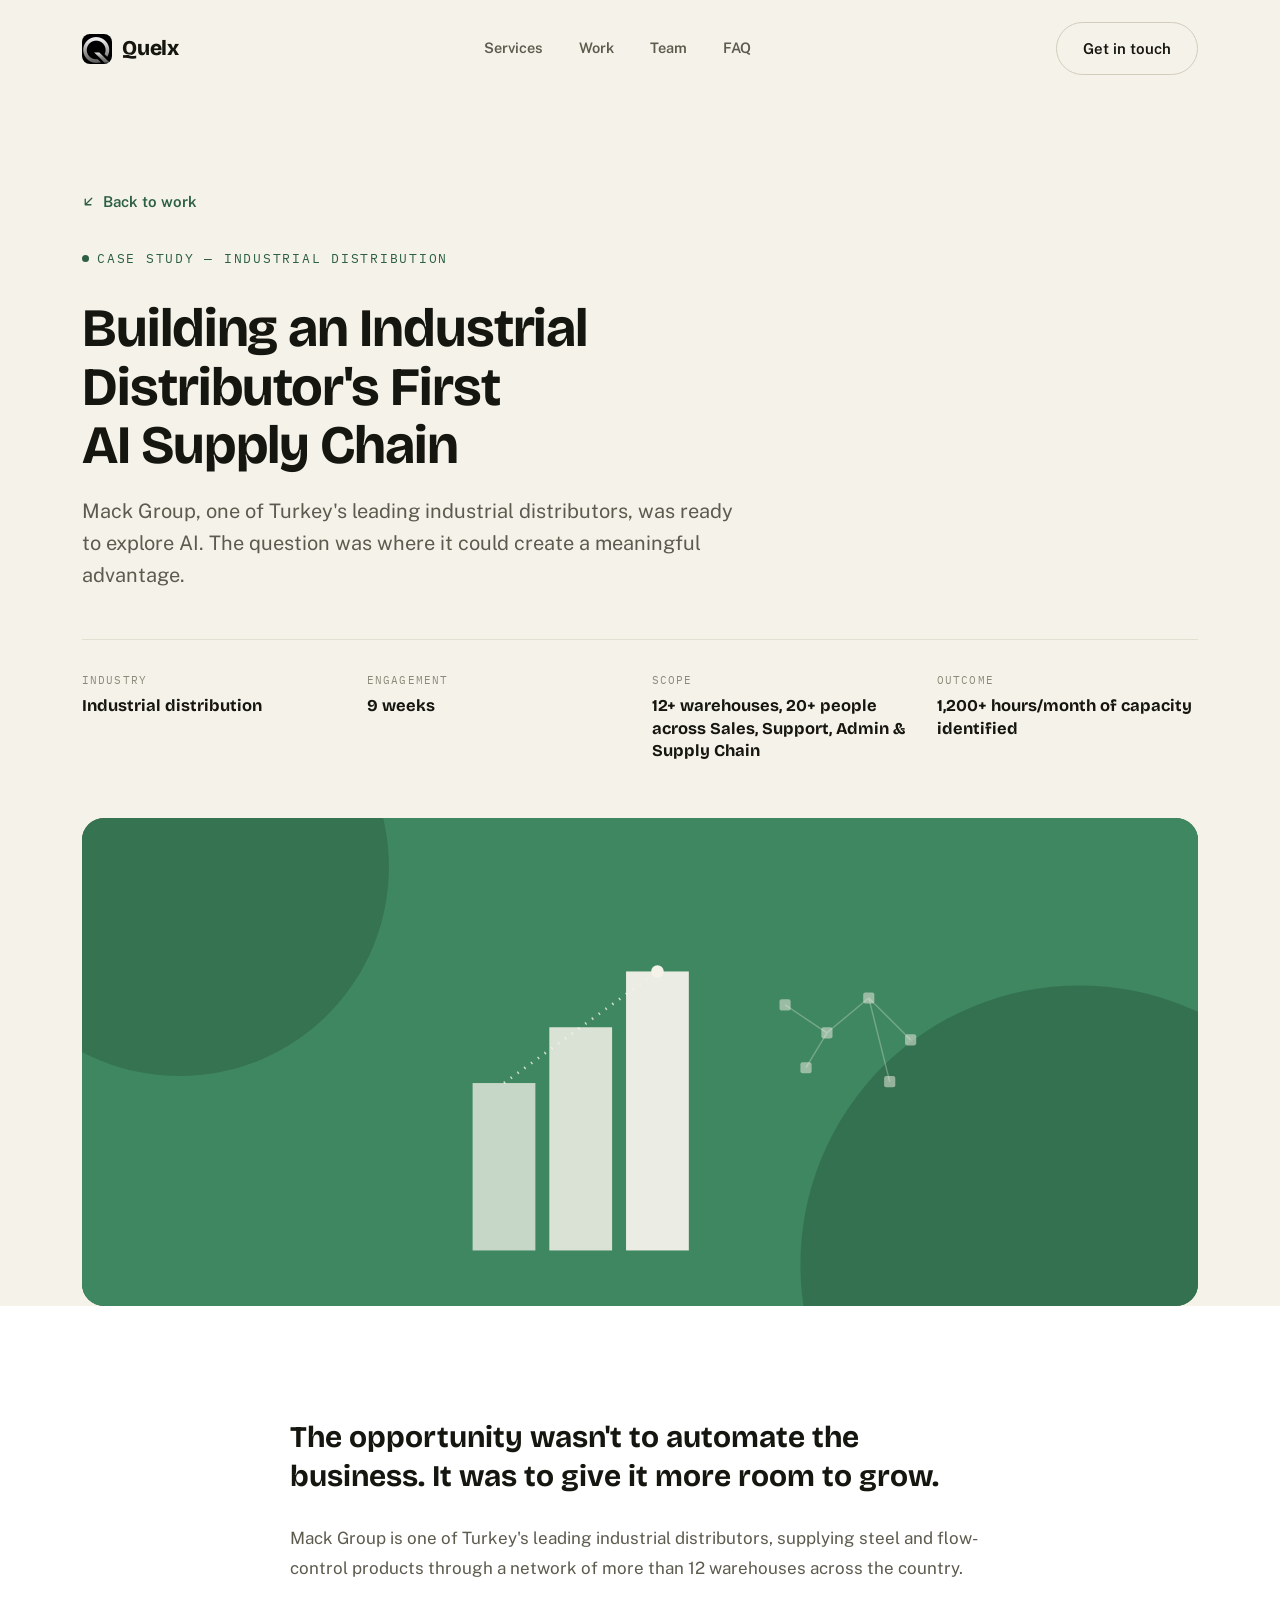
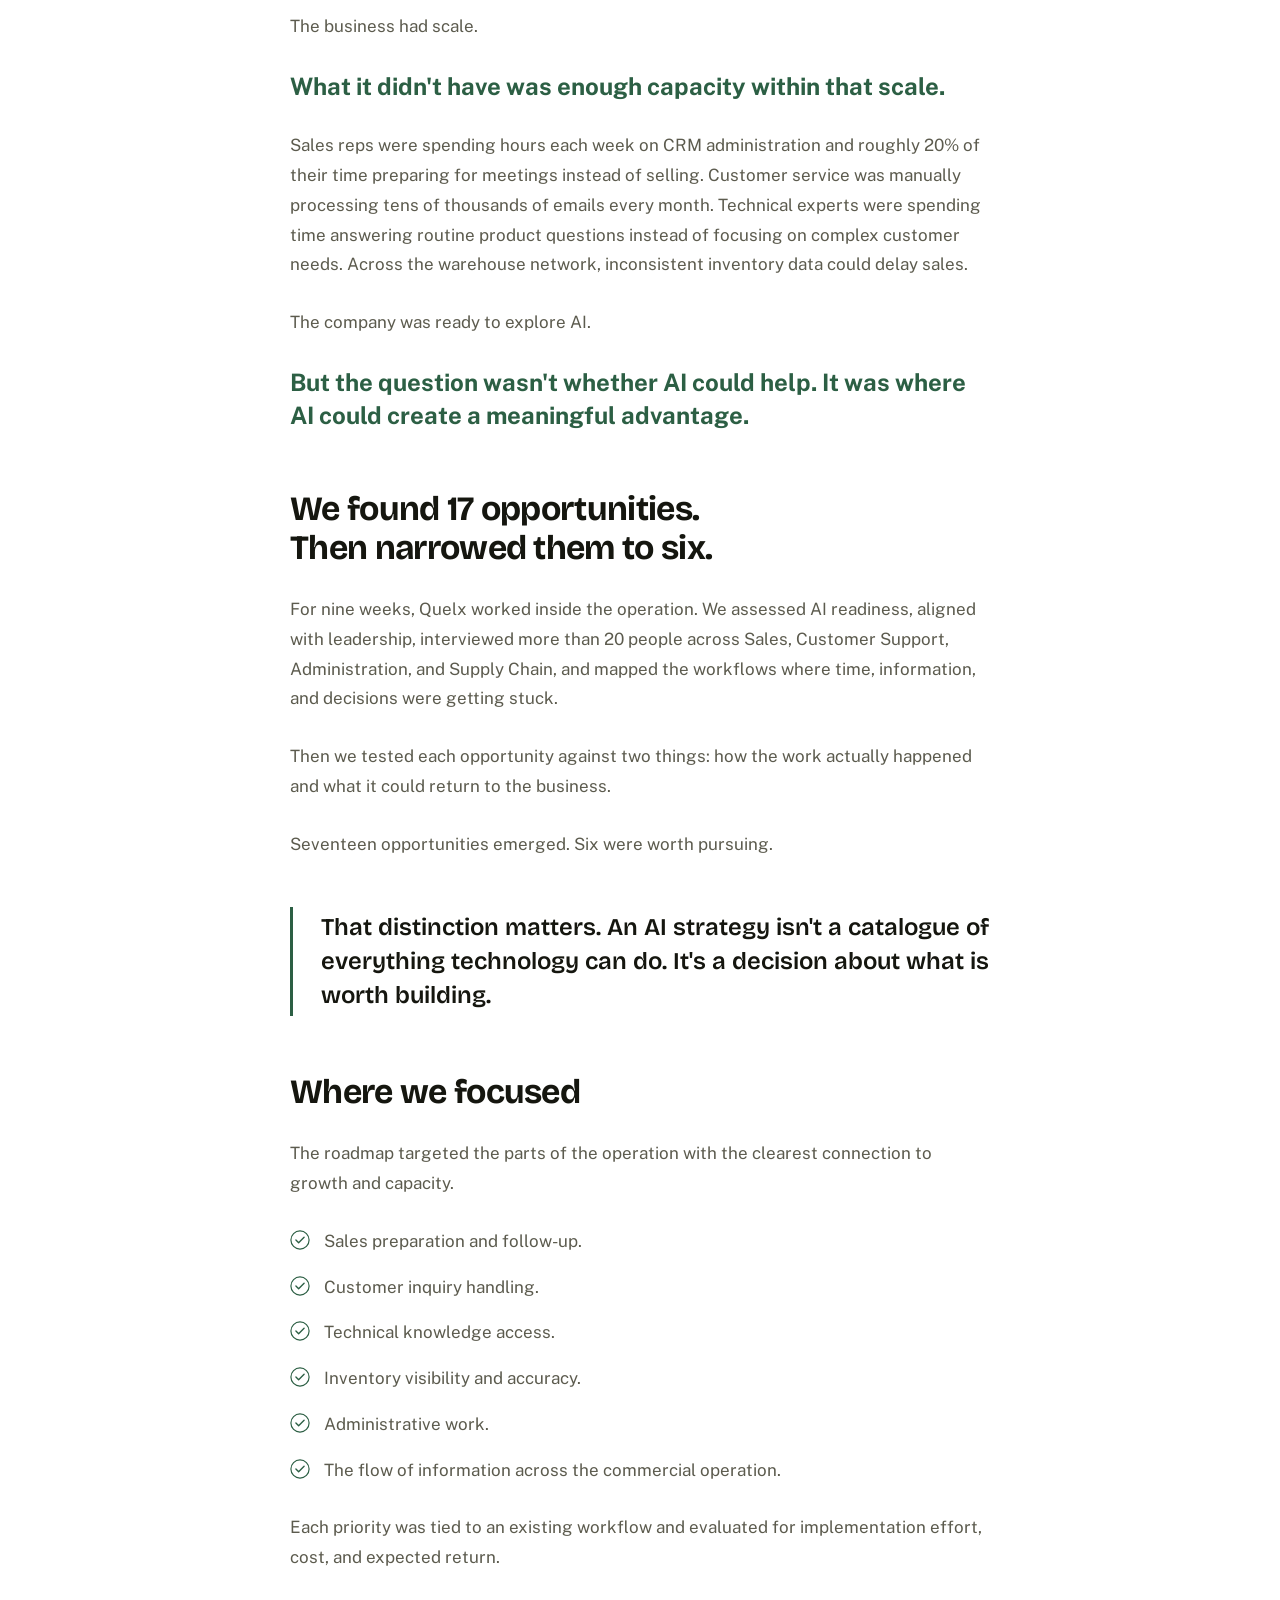
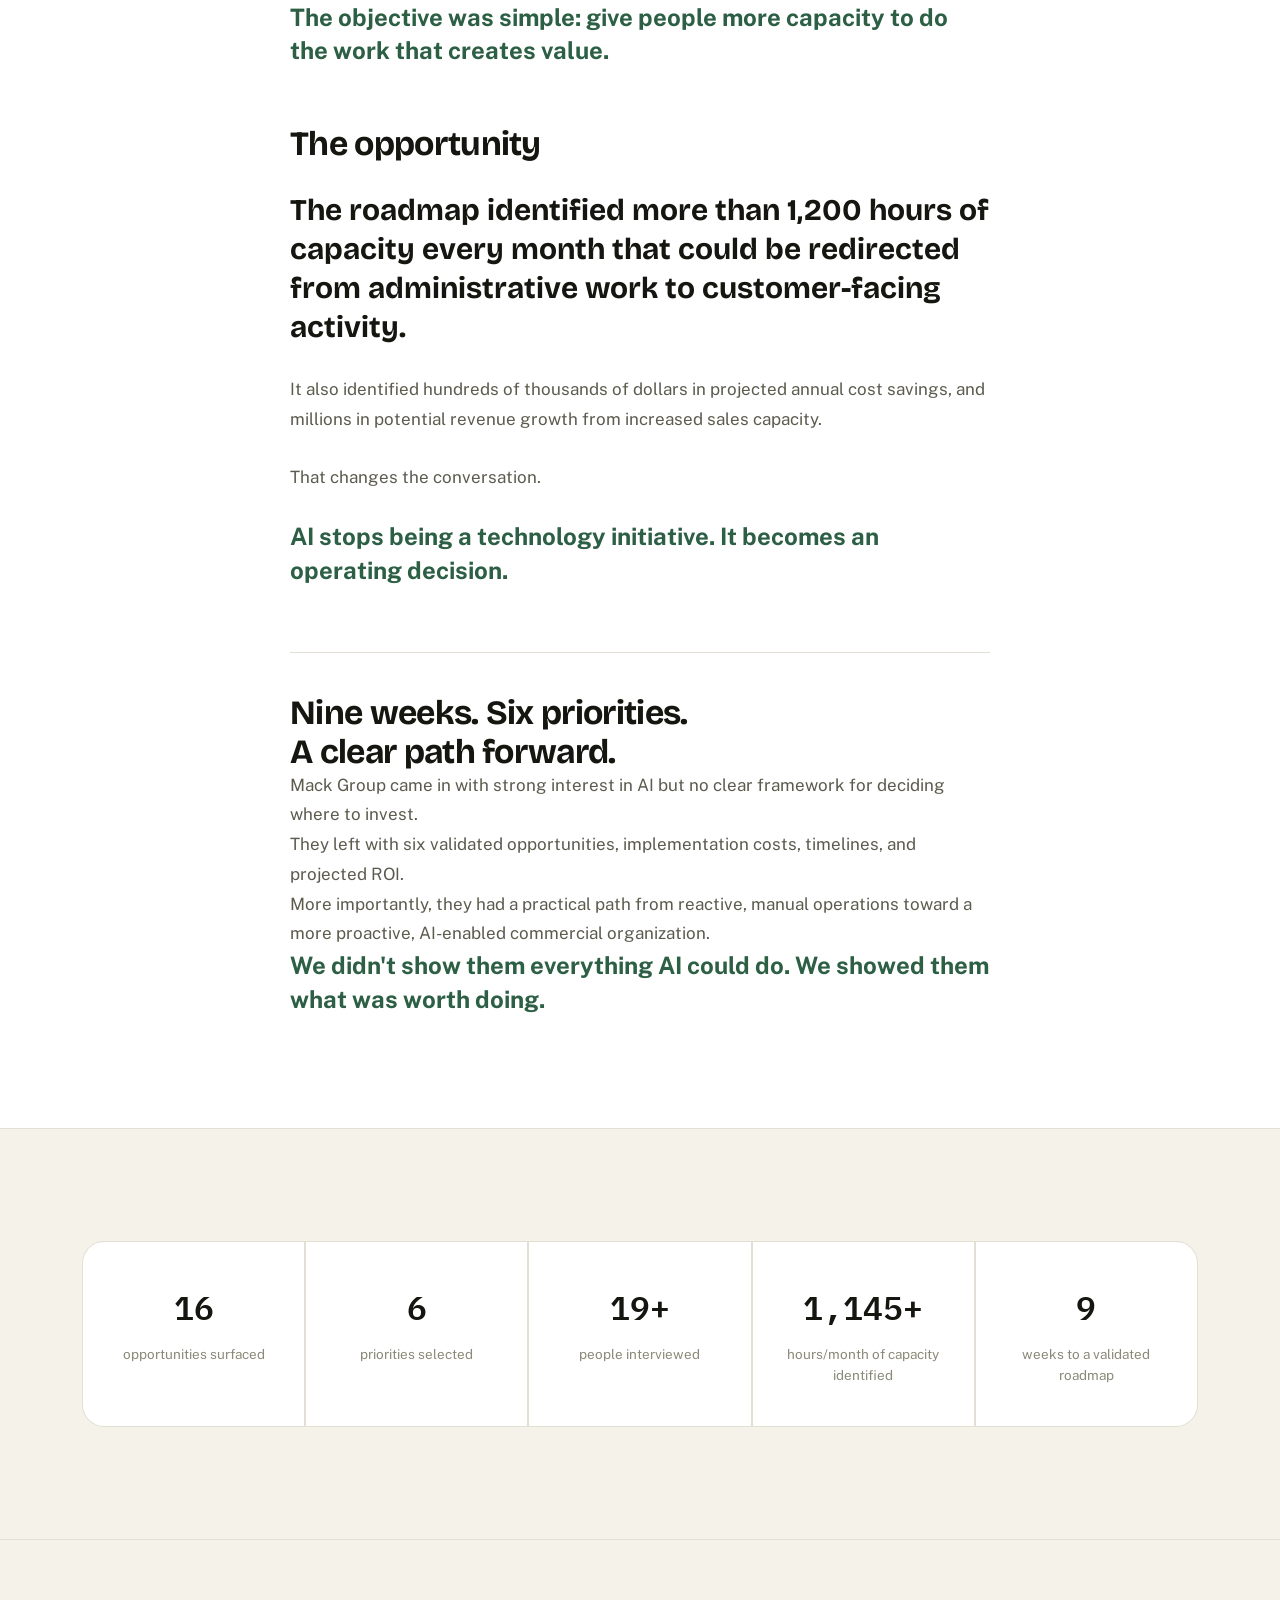
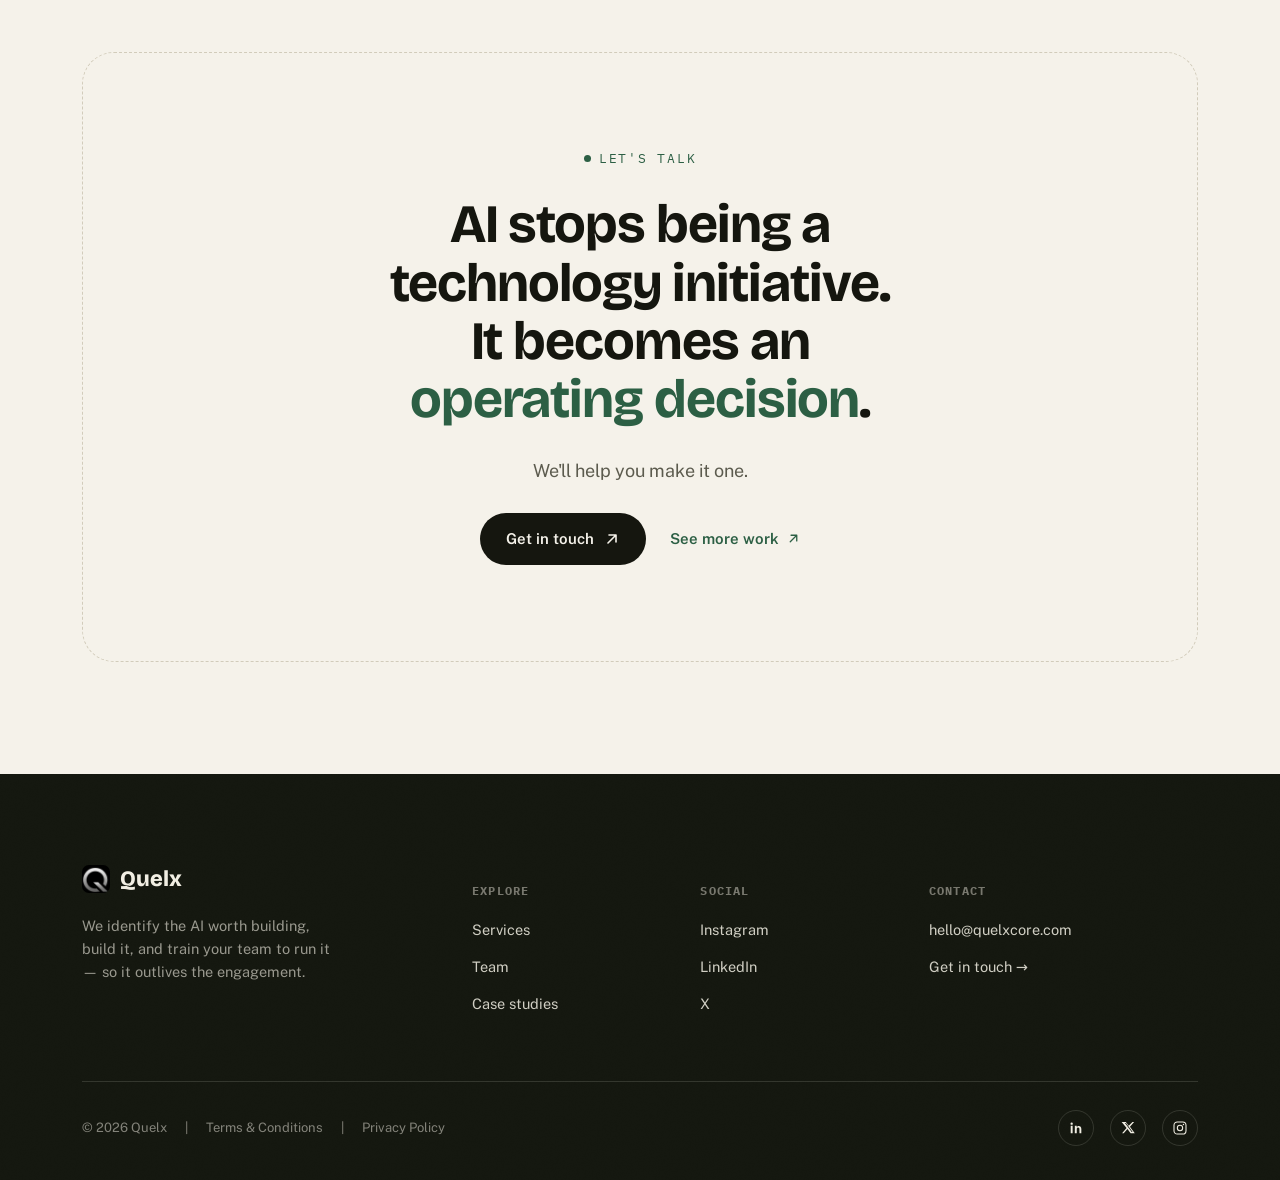
==== commit c4d0f5b9: "Revert "Apply QUELX Brand Standards Manual v1.1 across the site" This reverts commit 678d4f0ee489d50" ====
--- a/case-studies/mack-group-ai-supply-chain.html
+++ b/case-studies/mack-group-ai-supply-chain.html
@@ -3,21 +3,21 @@
 <head>
 <meta charset="utf-8">
 <meta name="viewport" content="width=device-width,initial-scale=1">
-<title>Building an Industrial Distributor's First AI Supply Chain — QUELX</title>
-<meta name="description" content="How QUELX helped Mack Group, a leading Turkish industrial distributor, find the six AI opportunities worth building — and identified 1,200+ hours of monthly capacity to redirect toward growth — in a nine-week engagement.">
-<meta name="theme-color" content="#000000">
+<title>Building an Industrial Distributor's First AI Supply Chain — Quelx</title>
+<meta name="description" content="How Quelx helped Mack Group, a leading Turkish industrial distributor, find the six AI opportunities worth building — and identified 1,200+ hours of monthly capacity to redirect toward growth — in a nine-week engagement.">
+<meta name="theme-color" content="#F5F2EA">
 <link rel="canonical" href="https://www.quelxcore.com/case-studies/mack-group-ai-supply-chain.html">
 
 <meta property="og:type" content="article">
-<meta property="og:site_name" content="QUELX">
-<meta property="og:title" content="Building an Industrial Distributor's First AI Supply Chain — QUELX">
-<meta property="og:description" content="How QUELX helped Mack Group find the six AI opportunities worth building in a nine-week engagement.">
+<meta property="og:site_name" content="Quelx">
+<meta property="og:title" content="Building an Industrial Distributor's First AI Supply Chain — Quelx">
+<meta property="og:description" content="How Quelx helped Mack Group find the six AI opportunities worth building in a nine-week engagement.">
 <meta property="og:url" content="https://www.quelxcore.com/case-studies/mack-group-ai-supply-chain.html">
 <meta property="og:image" content="https://www.quelxcore.com/assets/img/quelx-logo.png">
 
 <meta name="twitter:card" content="summary">
-<meta name="twitter:title" content="Building an Industrial Distributor's First AI Supply Chain — QUELX">
-<meta name="twitter:description" content="How QUELX helped Mack Group find the six AI opportunities worth building in a nine-week engagement.">
+<meta name="twitter:title" content="Building an Industrial Distributor's First AI Supply Chain — Quelx">
+<meta name="twitter:description" content="How Quelx helped Mack Group find the six AI opportunities worth building in a nine-week engagement.">
 <meta name="twitter:image" content="https://www.quelxcore.com/assets/img/quelx-logo.png">
 
 <link rel="icon" type="image/png" href="/assets/favicon.png">
@@ -31,8 +31,8 @@
 <header id="siteHeader">
   <div class="wrap nav">
     <a href="/" class="brand">
-      <img class="brand-mark" src="/assets/img/quelx-logo.png" alt="QUELX logo">
-      QUELX
+      <img class="brand-mark" src="/assets/img/quelx-logo.png" alt="Quelx logo">
+      Quelx
     </a>
     <nav class="nav-links">
       <a href="/#process">Services</a>
@@ -97,15 +97,15 @@
     <div class="wrap">
       <div class="case-hero-media reveal">
         <svg viewBox="0 0 1600 700" preserveAspectRatio="xMidYMid slice" role="img" aria-label="Abstract illustration of an ascending capacity chart connected to a network of warehouse nodes">
-          <rect width="1600" height="700" fill="#1A1A1C"/>
-          <circle cx="1430" cy="640" r="400" fill="#0E0E0F" opacity=".55"/>
-          <circle cx="140" cy="70" r="300" fill="#000000" opacity=".18"/>
-          <rect x="560" y="380" width="90" height="240" fill="#F5F5F4" opacity=".75"/>
-          <rect x="670" y="300" width="90" height="320" fill="#F5F5F4" opacity=".85"/>
-          <rect x="780" y="220" width="90" height="400" fill="#F5F5F4" opacity=".95"/>
-          <path d="M605 380L715 300L825 220" stroke="#F5F5F4" stroke-width="4" stroke-dasharray="2 10" fill="none" opacity=".8"/>
-          <circle cx="825" cy="220" r="9" fill="#F5F5F4"/>
-          <g fill="#F5F5F4" opacity=".5">
+          <rect width="1600" height="700" fill="#3E8760"/>
+          <circle cx="1430" cy="640" r="400" fill="#2C5F44" opacity=".55"/>
+          <circle cx="140" cy="70" r="300" fill="#15160F" opacity=".18"/>
+          <rect x="560" y="380" width="90" height="240" fill="#F5F2EA" opacity=".75"/>
+          <rect x="670" y="300" width="90" height="320" fill="#F5F2EA" opacity=".85"/>
+          <rect x="780" y="220" width="90" height="400" fill="#F5F2EA" opacity=".95"/>
+          <path d="M605 380L715 300L825 220" stroke="#F5F2EA" stroke-width="4" stroke-dasharray="2 10" fill="none" opacity=".8"/>
+          <circle cx="825" cy="220" r="9" fill="#F5F2EA"/>
+          <g fill="#F5F2EA" opacity=".5">
             <rect x="1000" y="260" width="16" height="16" rx="3"/>
             <rect x="1060" y="300" width="16" height="16" rx="3"/>
             <rect x="1120" y="250" width="16" height="16" rx="3"/>
@@ -113,7 +113,7 @@
             <rect x="1030" y="350" width="16" height="16" rx="3"/>
             <rect x="1150" y="370" width="16" height="16" rx="3"/>
           </g>
-          <g stroke="#F5F5F4" stroke-width="2" opacity=".3">
+          <g stroke="#F5F2EA" stroke-width="2" opacity=".3">
             <line x1="1008" y1="268" x2="1068" y2="308"/>
             <line x1="1068" y1="308" x2="1128" y2="258"/>
             <line x1="1128" y1="258" x2="1188" y2="318"/>
@@ -139,7 +139,7 @@
         <p class="case-punch reveal">But the question wasn't whether AI could help. It was where AI could create a meaningful advantage.</p>
 
         <h2 class="reveal">We found 17 opportunities. Then narrowed them to six.</h2>
-        <p class="reveal">For nine weeks, QUELX worked inside the operation. We assessed AI readiness, aligned with leadership, interviewed more than 20 people across Sales, Customer Support, Administration, and Supply Chain, and mapped the workflows where time, information, and decisions were getting stuck.</p>
+        <p class="reveal">For nine weeks, Quelx worked inside the operation. We assessed AI readiness, aligned with leadership, interviewed more than 20 people across Sales, Customer Support, Administration, and Supply Chain, and mapped the workflows where time, information, and decisions were getting stuck.</p>
         <p class="reveal">Then we tested each opportunity against two things: how the work actually happened and what it could return to the business.</p>
         <p class="reveal">Seventeen opportunities emerged. Six were worth pursuing.</p>
 
@@ -239,10 +239,10 @@
     <div class="footer-top">
       <div>
         <a href="/" class="footer-brand">
-          <img class="footer-mark" src="/assets/img/quelx-logo.png" alt="QUELX logo">
-          QUELX
+          <img class="footer-mark" src="/assets/img/quelx-logo.png" alt="Quelx logo">
+          Quelx
         </a>
-        <p class="footer-tag">We turn operating signal into decisions, and decisions into systems that outlive the engagement.</p>
+        <p class="footer-tag">We identify the AI worth building, build it, and train your team to run it — so it outlives the engagement.</p>
       </div>
       <div class="footer-col">
         <h5>Explore</h5>
@@ -270,7 +270,7 @@
     </div>
     <div class="footer-bottom">
       <div class="footer-legal">
-        <span>© 2026 QUELX</span>
+        <span>© 2026 Quelx</span>
         <span>|</span>
         <a href="/#terms">Terms &amp; Conditions</a>
         <span>|</span>
--- a/assets/css/site.css
+++ b/assets/css/site.css
@@ -1,31 +1,74 @@
-  @import url('https://fonts.googleapis.com/css2?family=Space+Grotesk:wght@500;600;700&family=Inter:wght@400;500;600&family=JetBrains+Mono:wght@400;500;600&display=swap');
+  @import url('https://fonts.googleapis.com/css2?family=Bricolage+Grotesque:opsz,wght@12..96,400..800&family=Public+Sans:wght@400;500;600;700&family=IBM+Plex+Mono:wght@400;500;600&display=swap');
 
   :root{
-    --bg:#000000;
-    --panel:#0E0E0F;
-    --ink:#F5F5F4;
-    --ink-dim:#B9BEC4;
-    --ink-mute:#8B9096;
-    --ink-faint:#5C6066;
-    --accent:#FF8A3D;
-    --accent-ink:#000000;
-    --line:#232326;
-    --line-soft:#1A1A1C;
-    --footer-bg:#0E0E0F;
-    --footer-line: rgba(245,245,244,.12);
-    --radius:2px;
+    --bone:#F5F2EA;
+    --paper:#FFFFFF;
+    --ink:#15160F;
+    --ink-soft:#5C5B4E;
+    --ink-faint:#8B8A79;
+    --moss:#2C5F44;
+    --moss-bright:#3E8760;
+    --moss-tint:#E7EEE6;
+    --clay:#B5713A;
+    --line:#E3DFD2;
+    --line-strong:#D2CCBB;
+    --shadow: 0 1px 2px rgba(21,22,15,.04);
+    --shadow-lift: 0 20px 40px -18px rgba(21,22,15,.28);
+    --footer-bg:#14170F;
+    --footer-ink:#F1EEE3;
+    --footer-line: rgba(241,238,227,.14);
+    --radius-card: 22px;
+    --radius-pill: 999px;
     --maxw: 1180px;
-    color-scheme: dark;
+    color-scheme: light;
+  }
+
+  @media (prefers-color-scheme: dark){
+    :root:not([data-theme="light"]){
+      --bone:#15160F;
+      --paper:#1B1D14;
+      --ink:#F1EEE3;
+      --ink-soft:#C8C5B4;
+      --ink-faint:#8F8D7C;
+      --moss:#5CAE81;
+      --moss-bright:#78C99B;
+      --moss-tint:#20291F;
+      --clay:#D99A5E;
+      --line:#2C2E23;
+      --line-strong:#3A3C2E;
+      --shadow: 0 1px 2px rgba(0,0,0,.3);
+      --shadow-lift: 0 24px 48px -18px rgba(0,0,0,.55);
+      --footer-bg:#0C0D08;
+      --footer-ink:#F1EEE3;
+      --footer-line: rgba(241,238,227,.12);
+    }
+  }
+  :root[data-theme="dark"]{
+    --bone:#15160F;
+    --paper:#1B1D14;
+    --ink:#F1EEE3;
+    --ink-soft:#C8C5B4;
+    --ink-faint:#8F8D7C;
+    --moss:#5CAE81;
+    --moss-bright:#78C99B;
+    --moss-tint:#20291F;
+    --clay:#D99A5E;
+    --line:#2C2E23;
+    --line-strong:#3A3C2E;
+    --shadow: 0 1px 2px rgba(0,0,0,.3);
+    --shadow-lift: 0 24px 48px -18px rgba(0,0,0,.55);
+    --footer-bg:#0C0D08;
+    --footer-ink:#F1EEE3;
+    --footer-line: rgba(241,238,227,.12);
   }
 
   *,*::before,*::after{ box-sizing:border-box; }
   html{ scroll-behavior:smooth; }
-  #process, #work, #team, #faq, #contact{ scroll-margin-top:96px; }
   body{
     margin:0;
-    background:var(--bg);
-    color:var(--ink-dim);
-    font-family:'Inter', ui-sans-serif, system-ui, -apple-system, sans-serif;
+    background:var(--bone);
+    color:var(--ink);
+    font-family:'Public Sans', ui-sans-serif, system-ui, -apple-system, sans-serif;
     font-size:16px;
     line-height:1.55;
     -webkit-font-smoothing:antialiased;
@@ -33,372 +76,362 @@
   img{max-width:100%;display:block;}
   a{color:inherit;text-decoration:none;}
   h1,h2,h3,h4{
-    font-family:'Space Grotesk', ui-sans-serif, system-ui, sans-serif;
+    font-family:'Bricolage Grotesque', ui-sans-serif, system-ui, sans-serif;
     margin:0;
-    font-weight:600;
-    letter-spacing:-0.01em;
-    color:var(--ink);
+    font-weight:700;
+    letter-spacing:-0.02em;
     text-wrap:balance;
   }
   p{margin:0;}
   ul{margin:0;padding:0;list-style:none;}
   button{font:inherit;color:inherit;background:none;border:none;cursor:pointer;}
-  .mono{font-family:'JetBrains Mono', ui-monospace, monospace;}
-  :focus-visible{outline:2px solid var(--accent); outline-offset:3px;}
+  .mono{font-family:'IBM Plex Mono', ui-monospace, monospace;}
+  :focus-visible{outline:2px solid var(--moss-bright); outline-offset:3px;}
 
   .wrap{ max-width:var(--maxw); margin:0 auto; padding:0 32px; }
   .band{ position:relative; }
-  .band-alt{ background:var(--panel); }
+  .band-alt{ background:var(--paper); }
   section{ padding:112px 0; border-bottom:1px solid var(--line); }
   .eyebrow{
-    font-family:'JetBrains Mono', monospace;
-    font-size:12px;
-    letter-spacing:.08em;
+    font-family:'IBM Plex Mono', monospace;
+    font-size:12.5px;
+    letter-spacing:.14em;
     text-transform:uppercase;
-    color:var(--ink-mute);
+    color:var(--moss);
     display:inline-flex;
     align-items:center;
     gap:8px;
-    margin-bottom:16px;
+    margin-bottom:18px;
   }
   .eyebrow::before{
     content:"";
-    width:6px;height:6px;
-    background:var(--ink-mute);
+    width:7px;height:7px;border-radius:50%;
+    background:var(--moss);
     display:inline-block;
   }
 
   /* ---------- Buttons ---------- */
   .btn{
-    display:inline-flex; align-items:center; gap:8px;
-    padding:16px 32px;
-    border-radius:var(--radius);
-    font-family:'Space Grotesk',sans-serif;
-    font-weight:600; font-size:16px;
-    transition:background-color .15s ease-out, border-color .15s ease-out, color .15s ease-out;
+    display:inline-flex; align-items:center; gap:10px;
+    padding:14px 26px;
+    border-radius:var(--radius-pill);
+    font-weight:600; font-size:15px;
+    transition:transform .35s cubic-bezier(.22,1,.36,1), background .25s ease, color .25s ease, box-shadow .25s ease;
     white-space:nowrap;
   }
-  .btn-primary{ background:var(--accent); color:var(--accent-ink); }
-  .btn-primary:hover{ background:#ffa563; }
-  .btn-primary svg{ transition:transform .15s ease-out; }
-  .btn-primary:hover svg{ transform:translate(2px,-2px); }
+  .btn-primary{ background:var(--ink); color:var(--bone); }
+  .btn-primary:hover{ background:var(--moss); color:#fff; transform:translateY(-2px); box-shadow:var(--shadow-lift); }
+  .btn-primary svg{ transition:transform .3s ease; }
+  .btn-primary:hover svg{ transform:translate(3px,-3px); }
   .btn-ghost{
-    border:1px solid var(--line); color:var(--ink);
-  }
-  .btn-ghost:hover{ border-color:var(--ink-mute); }
+    border:1px solid var(--line-strong); color:var(--ink);
+  }
+  .btn-ghost:hover{ border-color:var(--moss); color:var(--moss); }
   .link-arrow{
     display:inline-flex; align-items:center; gap:8px;
-    font-weight:600; color:var(--ink); font-size:16px;
+    font-weight:600; color:var(--moss); font-size:15px;
     position:relative;
   }
-  .link-arrow svg{ transition:transform .15s ease-out; }
-  .link-arrow:hover svg{ transform:translate(3px,-3px); }
+  .link-arrow svg{ transition:transform .3s cubic-bezier(.22,1,.36,1); }
+  .link-arrow:hover svg{ transform:translate(4px,-4px); }
   .link-arrow::after{
-    content:""; position:absolute; left:0; right:0; bottom:-2px; height:1px;
-    background:var(--ink); transform:scaleX(0); transform-origin:right;
-    transition:transform .15s ease-out;
+    content:""; position:absolute; left:0; right:0; bottom:-3px; height:1px;
+    background:var(--moss); transform:scaleX(0); transform-origin:right;
+    transition:transform .3s ease;
   }
   .link-arrow:hover::after{ transform:scaleX(1); transform-origin:left; }
 
   /* ---------- Header ---------- */
   header{
     position:fixed; top:0; left:0; right:0; z-index:100;
-    padding:24px 0;
-    transition:padding .2s ease-out, background-color .2s ease-out, border-color .2s ease-out;
+    padding:22px 0;
+    transition:padding .3s ease, background .3s ease, box-shadow .3s ease, border-color .3s ease;
     border-bottom:1px solid transparent;
   }
   header.scrolled{
-    padding:16px 0;
-    background:var(--bg);
+    padding:14px 0;
+    background:color-mix(in srgb, var(--bone) 88%, transparent);
+    backdrop-filter:blur(14px) saturate(140%);
     border-bottom:1px solid var(--line);
+    box-shadow:var(--shadow);
   }
   .nav{ display:flex; align-items:center; justify-content:space-between; gap:24px; }
-  .brand{ display:flex; align-items:center; gap:8px; font-family:'Space Grotesk',sans-serif; font-weight:700; font-size:20px; letter-spacing:0; text-transform:uppercase; }
-  .brand-mark{ width:32px; height:32px; flex:none; object-fit:cover; border-radius:var(--radius); background:#000; }
-  .nav-links{ display:flex; align-items:center; gap:32px; }
-  .nav-links a{ font-size:14px; font-weight:500; color:var(--ink-dim); transition:color .15s ease-out; position:relative; }
+  .brand{ display:flex; align-items:center; gap:10px; font-family:'Bricolage Grotesque',sans-serif; font-weight:800; font-size:21px; letter-spacing:-0.01em; }
+  .brand-mark{ width:30px; height:30px; flex:none; object-fit:cover; border-radius:8px; background:#0C0D08; }
+  .nav-links{ display:flex; align-items:center; gap:36px; }
+  .nav-links a{ font-size:14.5px; font-weight:600; color:var(--ink-soft); transition:color .2s ease; position:relative; }
   .nav-links a:hover{ color:var(--ink); }
-  .nav-cta{ display:flex; align-items:center; gap:16px; }
+  .nav-cta{ display:flex; align-items:center; gap:18px; }
   .hamburger{ display:none; flex-direction:column; gap:5px; padding:8px; }
-  .hamburger span{ width:22px; height:2px; background:var(--ink); transition:transform .15s ease-out, opacity .15s ease-out; }
+  .hamburger span{ width:22px; height:2px; background:var(--ink); border-radius:2px; transition:transform .3s ease, opacity .3s ease; }
 
   .mobile-menu{
-    position:fixed; inset:0; background:var(--bg); z-index:99;
-    display:flex; flex-direction:column; justify-content:center; gap:24px; padding:32px;
-    transform:translateY(-100%); transition:transform .3s ease-out;
+    position:fixed; inset:0; background:var(--bone); z-index:99;
+    display:flex; flex-direction:column; justify-content:center; gap:28px; padding:32px;
+    transform:translateY(-100%); transition:transform .45s cubic-bezier(.65,0,.35,1);
   }
   .mobile-menu.open{ transform:translateY(0); }
-  .mobile-menu a{ font-family:'Space Grotesk',sans-serif; font-size:34px; font-weight:600; }
-
-  /* ---------- Reveal (cut-reveal: diagonal wipe, no fade-slide) ---------- */
-  .reveal{
-    opacity:0;
-    clip-path: polygon(0 0, 0 0, -16% 100%, -16% 100%);
-    transition:opacity .4s ease-out, clip-path .5s ease-out;
-  }
-  .reveal.in{
-    opacity:1;
-    clip-path: polygon(0 0, 100% 0, 100% 100%, 0 100%);
-  }
+  .mobile-menu a{ font-family:'Bricolage Grotesque',sans-serif; font-size:34px; font-weight:700; }
+
+  /* ---------- Reveal ---------- */
+  .reveal{ opacity:0; transform:translateY(26px); transition:opacity .8s cubic-bezier(.22,1,.36,1), transform .8s cubic-bezier(.22,1,.36,1); }
+  .reveal.in{ opacity:1; transform:translateY(0); }
 
   /* ---------- Hero ---------- */
   .hero{
-    padding:190px 0 96px;
+    padding:190px 0 0;
     border-bottom:none;
     position:relative;
     overflow:hidden;
-    background:var(--panel);
-    clip-path: polygon(0 0, 100% 0, 100% 94%, 0 100%);
-  }
-  .hero-grid{ display:grid; gap:24px; max-width:900px; }
-  .hero h1{ font-size:64px; line-height:1; }
-  .hero h1 em{ font-style:normal; color:var(--accent); }
-  .hero-sub{ font-size:20px; color:var(--ink-dim); max-width:720px; line-height:1.6; }
-  .hero-actions{ display:flex; align-items:center; gap:24px; margin-top:8px; flex-wrap:wrap; }
+  }
+  .hero-grid{ display:grid; gap:28px; max-width:900px; }
+  .hero h1{ font-size:clamp(40px,6.4vw,84px); line-height:0.98; }
+  .hero h1 em{ font-style:normal; color:var(--moss); }
+  .hero-sub{ font-size:clamp(17px,1.6vw,20px); color:var(--ink-soft); max-width:720px; line-height:1.6; white-space:nowrap; }
+  .hero-actions{ display:flex; align-items:center; gap:22px; margin-top:8px; flex-wrap:wrap; }
 
   .marquee-wrap{
-    margin-top:96px; padding:32px 0; border-top:1px solid var(--line); border-bottom:1px solid var(--line);
+    margin-top:96px; padding:34px 0; border-top:1px solid var(--line); border-bottom:1px solid var(--line);
     overflow:hidden; position:relative;
   }
   .marquee-wrap::before, .marquee-wrap::after{
-    content:""; position:absolute; top:0; bottom:0; width:80px; z-index:2; pointer-events:none;
-  }
-  .marquee-wrap::before{ left:0; background:linear-gradient(90deg, var(--bg), transparent); }
-  .marquee-wrap::after{ right:0; background:linear-gradient(270deg, var(--bg), transparent); }
-  .marquee-label{ font-family:'JetBrains Mono',monospace; font-size:12px; letter-spacing:.06em; text-transform:uppercase; color:var(--ink-faint); margin-bottom:24px; }
-  .marquee{ display:flex; gap:64px; width:max-content; animation:scroll 32s linear infinite; }
+    content:""; position:absolute; top:0; bottom:0; width:90px; z-index:2; pointer-events:none;
+  }
+  .marquee-wrap::before{ left:0; background:linear-gradient(90deg, var(--bone), transparent); }
+  .marquee-wrap::after{ right:0; background:linear-gradient(270deg, var(--bone), transparent); }
+  .marquee-label{ font-family:'IBM Plex Mono',monospace; font-size:12px; letter-spacing:.12em; text-transform:uppercase; color:var(--ink-faint); margin-bottom:22px; }
+  .marquee{ display:flex; gap:76px; width:max-content; animation:scroll 32s linear infinite; }
   .marquee-wrap:hover .marquee{ animation-play-state:paused; }
-  .marquee span{ font-family:'Space Grotesk',sans-serif; font-weight:600; font-size:20px; color:var(--ink-faint); white-space:nowrap; }
+  .marquee span{ font-family:'Bricolage Grotesque',sans-serif; font-weight:700; font-size:22px; color:var(--ink-faint); white-space:nowrap; letter-spacing:-0.01em; }
   @keyframes scroll{ from{ transform:translateX(0);} to{ transform:translateX(-50%);} }
 
   /* ---------- Problem section ---------- */
-  .stack-lines{ display:grid; gap:24px; max-width:760px; }
-  .stack-lines p{ font-size:20px; color:var(--ink-mute); line-height:1.5; }
+  .stack-lines{ display:grid; gap:30px; max-width:760px; }
+  .stack-lines p{ font-size:clamp(19px,2vw,26px); color:var(--ink-faint); line-height:1.5; }
   .stack-lines p.strong{ color:var(--ink); }
-  .stack-lines p.punch{ color:var(--ink); font-weight:600; }
+  .stack-lines p.punch{ color:var(--moss); font-weight:700; }
   .resolve{ margin-top:64px; padding-top:56px; border-top:1px solid var(--line); }
-  .resolve h2{ font-size:44px; line-height:1.05; }
-  .resolve .accent{ color:var(--ink); }
-  .resolve p{ margin-top:24px; font-size:16px; color:var(--ink-dim); max-width:560px; }
+  .resolve h2{ font-size:clamp(34px,4.4vw,58px); line-height:1.05; }
+  .resolve .accent{ color:var(--moss); }
+  .resolve p{ margin-top:22px; font-size:18px; color:var(--ink-soft); max-width:560px; }
   .resolve-foot{ display:flex; align-items:center; justify-content:space-between; gap:24px; margin-top:40px; flex-wrap:wrap; }
-  .resolve-foot .tag{ font-family:'JetBrains Mono',monospace; font-size:14px; color:var(--ink-faint); }
+  .resolve-foot .tag{ font-family:'IBM Plex Mono',monospace; font-size:14px; color:var(--ink-faint); }
 
   /* ---------- Process ---------- */
   .section-head{ display:flex; align-items:flex-end; justify-content:space-between; gap:32px; margin-bottom:64px; flex-wrap:wrap; }
-  .section-head h2{ font-size:34px; max-width:640px; }
+  .section-head h2{ font-size:clamp(32px,4vw,50px); max-width:640px; }
   .process-intro{ max-width:620px; margin-bottom:64px; }
-  .process-intro .kicker{ font-size:26px; font-family:'Space Grotesk',sans-serif; font-weight:600; color:var(--ink); margin-bottom:8px; }
-  .process-intro .kicker .accent{ color:var(--ink); }
+  .process-intro .kicker{ font-size:clamp(22px,2.6vw,30px); font-family:'Bricolage Grotesque',sans-serif; font-weight:700; color:var(--ink-soft); margin-bottom:10px; }
+  .process-intro .kicker .accent{ color:var(--moss); }
 
   /* ---------- Roadmap stepper ---------- */
-  .roadmap{ background:var(--panel); border:1px solid var(--line); border-radius:var(--radius); padding:40px 40px 0; }
-  .roadmap-nodes{ position:relative; display:flex; justify-content:space-between; padding:0 8px 40px; }
-  .roadmap-line{ position:absolute; top:23px; left:64px; right:64px; height:1px; background:var(--line); z-index:0; overflow:hidden; }
-  .roadmap-line-fill{ position:absolute; top:0; left:0; height:100%; width:0%; background:var(--accent); transition:width .3s ease-out; }
+  .roadmap{ background:var(--paper); border:1px solid var(--line); border-radius:var(--radius-card); padding:44px 44px 0; }
+  .roadmap-nodes{ position:relative; display:flex; justify-content:space-between; padding:0 6px 40px; }
+  .roadmap-line{ position:absolute; top:23px; left:64px; right:64px; height:2px; background:var(--line-strong); z-index:0; border-radius:2px; overflow:hidden; }
+  .roadmap-line-fill{ position:absolute; top:0; left:0; height:100%; width:0%; background:var(--moss); transition:width .5s cubic-bezier(.22,1,.36,1); }
   .roadmap-node-btn{ position:relative; z-index:1; display:flex; flex-direction:column; align-items:center; gap:12px; background:none; border:none; cursor:pointer; padding:4px; flex:1; }
-  .roadmap-circle{ width:46px; height:46px; border-radius:50%; border:1px solid var(--line); background:var(--panel); display:flex; align-items:center; justify-content:center; font-family:'JetBrains Mono',monospace; font-weight:500; font-size:14px; color:var(--ink-faint); transition:border-color .15s ease-out, color .15s ease-out, background-color .15s ease-out; }
-  .roadmap-node-btn.active .roadmap-circle{ border-color:var(--accent); color:var(--accent); }
-  .roadmap-node-btn.checked .roadmap-circle{ background:var(--ink); border-color:var(--ink); color:#000; }
-  .roadmap-node-btn.checked.active .roadmap-circle{ background:var(--accent); border-color:var(--accent); color:#000; }
+  .roadmap-circle{ width:46px; height:46px; border-radius:50%; border:2px solid var(--line-strong); background:var(--paper); display:flex; align-items:center; justify-content:center; font-family:'IBM Plex Mono',monospace; font-weight:600; font-size:14px; color:var(--ink-faint); transition:border-color .3s ease, box-shadow .3s ease, background .3s ease, color .3s ease; }
+  .roadmap-node-btn.active .roadmap-circle{ border-color:var(--moss); color:var(--moss); box-shadow:0 0 0 6px var(--moss-tint); }
+  .roadmap-node-btn.checked .roadmap-circle{ background:var(--moss); border-color:var(--moss); color:#fff; box-shadow:none; }
+  .roadmap-node-btn.checked.active .roadmap-circle{ box-shadow:0 0 0 6px var(--moss-tint); }
   .roadmap-check{ display:none; width:18px; height:18px; }
   .roadmap-node-btn.checked .roadmap-num{ display:none; }
   .roadmap-node-btn.checked .roadmap-check{ display:block; }
-  .roadmap-label{ font-size:14px; font-weight:500; color:var(--ink-faint); transition:color .15s ease-out; text-align:center; }
+  .roadmap-label{ font-size:14px; font-weight:700; color:var(--ink-faint); transition:color .3s ease; text-align:center; }
   .roadmap-node-btn.active .roadmap-label{ color:var(--ink); }
   .roadmap-sub{ font-size:12px; color:var(--ink-faint); display:none; }
-  .step-panels{ border-top:1px solid var(--line); padding:40px 0 40px; }
-  .step-panel{ display:none; }
-  .step-panel.active{ display:block; animation:stepIn .2s ease-out; }
-  @keyframes stepIn{ from{ opacity:0;} to{ opacity:1;} }
+  .step-panels{ border-top:1px solid var(--line); padding:48px 0 48px; }
+  .step-panel{ display:none; animation:stepIn .5s ease; }
+  .step-panel.active{ display:block; }
+  @keyframes stepIn{ from{ opacity:0; transform:translateY(10px);} to{ opacity:1; transform:translateY(0);} }
   .step-head{ max-width:680px; }
-  .step-index{ font-family:'JetBrains Mono',monospace; font-size:13px; color:var(--accent); letter-spacing:.06em; text-transform:uppercase; }
-  .step-title{ font-size:34px; margin-top:12px; }
-  .step-tagline{ font-size:16px; font-weight:500; color:var(--ink-dim); margin-top:8px; }
-  .step-desc{ margin-top:16px; color:var(--ink-dim); font-size:16px; line-height:1.75; }
-  .step-what{ margin-top:40px; font-family:'JetBrains Mono',monospace; font-size:12px; letter-spacing:.08em; text-transform:uppercase; color:var(--ink-faint); padding-bottom:24px; border-bottom:1px solid var(--line); }
-  .step-list{ margin-top:24px; display:grid; grid-template-columns:1fr 1fr; gap:24px 40px; }
-  .step-list-item{ display:flex; gap:16px; }
-  .step-list-icon{ width:20px; height:20px; flex:none; margin-top:2px; color:var(--ink-mute); }
-  .step-list-item h4{ font-size:16px; font-weight:600; font-family:'Inter',sans-serif; color:var(--ink); margin-bottom:4px; letter-spacing:0; }
-  .step-list-item p{ font-size:14px; color:var(--ink-mute); line-height:1.65; }
-  .step-nav{ margin-top:40px; display:flex; justify-content:flex-end; }
+  .step-index{ font-family:'IBM Plex Mono',monospace; font-size:13px; color:var(--moss); letter-spacing:.1em; text-transform:uppercase; }
+  .step-title{ font-size:clamp(28px,3.6vw,42px); margin-top:12px; }
+  .step-tagline{ font-size:18px; font-weight:600; color:var(--ink-soft); margin-top:10px; }
+  .step-desc{ margin-top:20px; color:var(--ink-soft); font-size:15.5px; line-height:1.75; }
+  .step-what{ margin-top:40px; font-family:'IBM Plex Mono',monospace; font-size:12px; letter-spacing:.12em; text-transform:uppercase; color:var(--ink-faint); padding-bottom:22px; border-bottom:1px solid var(--line); }
+  .step-list{ margin-top:26px; display:grid; grid-template-columns:1fr 1fr; gap:28px 40px; }
+  .step-list-item{ display:flex; gap:14px; }
+  .step-list-icon{ width:22px; height:22px; flex:none; margin-top:2px; color:var(--moss); }
+  .step-list-item h4{ font-size:15.5px; font-weight:700; font-family:'Public Sans',sans-serif; margin-bottom:5px; letter-spacing:0; }
+  .step-list-item p{ font-size:14px; color:var(--ink-soft); line-height:1.65; }
+  .step-nav{ margin-top:48px; display:flex; justify-content:flex-end; }
 
   /* ---------- Stats ---------- */
-  .stats-grid{ display:grid; grid-template-columns:repeat(5,1fr); gap:1px; background:var(--line); border:1px solid var(--line); border-radius:var(--radius); overflow:hidden; }
-  .stat{ background:var(--panel); padding:40px 24px; text-align:center; }
-  .stat-num{ font-family:'JetBrains Mono',monospace; font-weight:600; font-size:34px; color:var(--ink); }
-  .stat-label{ margin-top:8px; font-size:13px; color:var(--ink-faint); }
+  .stats-grid{ display:grid; grid-template-columns:repeat(5,1fr); gap:2px; background:var(--line); border:1px solid var(--line); border-radius:var(--radius-card); overflow:hidden; }
+  .stat{ background:var(--paper); padding:40px 26px; text-align:center; }
+  .stat-num{ font-family:'IBM Plex Mono',monospace; font-weight:600; font-size:clamp(26px,2.6vw,38px); color:var(--ink); }
+  .stat-label{ margin-top:10px; font-size:13.5px; color:var(--ink-faint); }
 
   /* ---------- Testimonials ---------- */
-  .testi-grid{ display:grid; grid-template-columns:1fr 1fr; gap:24px; }
-  .testi-card{ background:var(--panel); border:1px solid var(--line); border-radius:var(--radius); padding:40px; display:flex; flex-direction:column; gap:24px; }
-  .testi-quote{ font-family:'Space Grotesk',sans-serif; font-size:20px; line-height:1.4; font-weight:500; color:var(--ink); }
-  .testi-who{ display:flex; align-items:center; gap:16px; }
-  .testi-avatar{ width:40px; height:40px; border-radius:50%; background:var(--line-soft); display:flex; align-items:center; justify-content:center; font-family:'JetBrains Mono',monospace; font-weight:500; font-size:13px; color:var(--ink-dim); flex:none; }
-  .testi-name{ font-weight:600; font-size:14px; color:var(--ink); }
-  .testi-role{ font-size:13px; color:var(--ink-faint); }
+  .testi-grid{ display:grid; grid-template-columns:1fr 1fr; gap:28px; }
+  .testi-card{ background:var(--paper); border:1px solid var(--line); border-radius:var(--radius-card); padding:44px; display:flex; flex-direction:column; gap:28px; transition:box-shadow .35s ease, transform .35s ease; }
+  .testi-card:hover{ box-shadow:var(--shadow-lift); transform:translateY(-4px); }
+  .testi-quote{ font-family:'Bricolage Grotesque',sans-serif; font-size:22px; line-height:1.4; font-weight:500; }
+  .testi-who{ display:flex; align-items:center; gap:14px; }
+  .testi-avatar{ width:44px; height:44px; border-radius:50%; background:var(--moss-tint); display:flex; align-items:center; justify-content:center; font-family:'IBM Plex Mono',monospace; font-weight:600; color:var(--moss); flex:none; }
+  .testi-name{ font-weight:700; font-size:14.5px; }
+  .testi-role{ font-size:13.5px; color:var(--ink-faint); }
 
   /* ---------- Case studies ---------- */
-  .case-grid{ display:grid; grid-template-columns:repeat(3,1fr); gap:24px; }
-  .case-card{ display:flex; flex-direction:column; gap:16px; text-decoration:none; }
-  .case-media{ aspect-ratio:4/3; border-radius:var(--radius); overflow:hidden; position:relative; background:var(--panel); }
+  .case-grid{ display:grid; grid-template-columns:repeat(3,1fr); gap:26px; }
+  .case-card{ display:flex; flex-direction:column; gap:22px; text-decoration:none; }
+  .case-media{ aspect-ratio:4/3; border-radius:var(--radius-card); overflow:hidden; position:relative; background:var(--moss); }
   .case-media svg{ position:absolute; inset:0; width:100%; height:100%; }
   .case-media img.grain{ position:absolute; inset:0; width:100%; height:100%; object-fit:cover; opacity:.5; mix-blend-mode:overlay; }
-  .case-card:hover .case-media svg .zoom{ transform:scale(1.03); }
-  .case-media svg .zoom{ transform-origin:center; transition:transform .3s ease-out; }
-  .case-tag{ position:absolute; top:16px; left:16px; background:#000; color:var(--ink); font-family:'JetBrains Mono',monospace; font-size:11px; letter-spacing:.06em; text-transform:uppercase; padding:6px 10px; border-radius:var(--radius); border:1px solid var(--line); }
-  .case-card h3{ font-size:20px; line-height:1.25; color:var(--ink); }
-  .case-card p{ color:var(--ink-mute); font-size:14px; line-height:1.6; }
-  .case-card .link-arrow{ margin-top:2px; font-size:14px; }
+  .case-card:hover .case-media svg .zoom{ transform:scale(1.08); }
+  .case-media svg .zoom{ transform-origin:center; transition:transform .6s cubic-bezier(.22,1,.36,1); }
+  .case-tag{ position:absolute; top:18px; left:18px; background:rgba(21,22,15,.55); color:#fff; font-family:'IBM Plex Mono',monospace; font-size:11.5px; letter-spacing:.08em; text-transform:uppercase; padding:6px 12px; border-radius:var(--radius-pill); backdrop-filter:blur(6px); }
+  .case-card h3{ font-size:21px; line-height:1.25; }
+  .case-card p{ color:var(--ink-soft); font-size:14.5px; line-height:1.6; }
+  .case-card .link-arrow{ margin-top:2px; }
 
   /* ---------- Team ---------- */
   .team-intro{ max-width:720px; margin-bottom:56px; }
-  .team-intro h2{ font-size:34px; margin-top:2px; }
-  .team-intro p{ margin-top:16px; color:var(--ink-dim); font-size:16px; line-height:1.7; }
-  .team-person{ display:grid; grid-template-columns:.85fr 1.3fr; gap:48px; align-items:center; background:var(--panel); border:1px solid var(--line); border-radius:var(--radius); padding:40px; }
-  .team-photo{ position:relative; aspect-ratio:4/5; border-radius:var(--radius); overflow:hidden; background:var(--line-soft); }
+  .team-intro h2{ font-size:clamp(32px,4vw,50px); margin-top:2px; }
+  .team-intro p{ margin-top:20px; color:var(--ink-soft); font-size:16.5px; line-height:1.7; }
+  .team-person{ display:grid; grid-template-columns:.85fr 1.3fr; gap:52px; align-items:center; background:var(--paper); border:1px solid var(--line); border-radius:var(--radius-card); padding:44px; }
+  .team-photo{ position:relative; aspect-ratio:4/5; border-radius:16px; overflow:hidden; background:#2C5F44; }
   .team-photo-placeholder{ position:absolute; inset:0; width:100%; height:100%; }
   .team-photo-img{ position:absolute; inset:0; width:100%; height:100%; object-fit:cover; }
-  .team-photo-upload{ position:absolute; inset:0; display:flex; flex-direction:column; align-items:center; justify-content:center; gap:8px; color:var(--ink); text-align:center; font-size:13px; font-weight:500; cursor:pointer; background:rgba(0,0,0,.5); opacity:0; transition:opacity .15s ease-out; }
-  .team-photo.empty .team-photo-upload{ opacity:1; }
+  .team-photo-upload{ position:absolute; inset:0; display:flex; flex-direction:column; align-items:center; justify-content:center; gap:10px; color:#fff; text-align:center; font-size:13px; font-weight:600; letter-spacing:.02em; cursor:pointer; background:rgba(20,22,15,.28); opacity:0; transition:opacity .25s ease, background .25s ease; }
+  .team-photo.empty .team-photo-upload{ opacity:1; background:rgba(20,22,15,.42); }
   .team-photo.filled .team-photo-upload{ opacity:0; }
-  .team-photo.filled:hover .team-photo-upload, .team-photo.filled:focus-within .team-photo-upload{ opacity:1; }
-  .team-photo.dragging .team-photo-upload{ opacity:1; }
-  .team-photo.dragging{ outline:1px solid var(--accent); outline-offset:-1px; }
-  .team-info h3{ font-size:26px; }
-  .team-role{ display:inline-block; font-family:'JetBrains Mono',monospace; font-size:12px; letter-spacing:.06em; text-transform:uppercase; color:var(--ink-mute); margin-top:8px; }
-  .team-bio{ margin-top:20px; color:var(--ink-dim); font-size:16px; line-height:1.75; }
+  .team-photo.filled:hover .team-photo-upload, .team-photo.filled:focus-within .team-photo-upload{ opacity:1; background:rgba(20,22,15,.5); }
+  .team-photo-upload:hover{ background:rgba(20,22,15,.55); }
+  .team-photo.dragging .team-photo-upload{ opacity:1; background:rgba(62,135,96,.55); }
+  .team-photo.dragging{ outline:2px dashed var(--moss-bright); outline-offset:-2px; }
+  .team-info h3{ font-size:clamp(24px,2.6vw,30px); }
+  .team-role{ display:inline-block; font-family:'IBM Plex Mono',monospace; font-size:12.5px; letter-spacing:.1em; text-transform:uppercase; color:var(--moss); margin-top:10px; }
+  .team-bio{ margin-top:22px; color:var(--ink-soft); font-size:15.5px; line-height:1.75; }
   .team-bio + .team-bio{ margin-top:16px; }
-  .team-bio-note{ margin-top:16px; padding-top:16px; border-top:1px solid var(--line); font-size:14px; font-style:italic; color:var(--ink-faint); line-height:1.65; }
+  .team-bio-note{ margin-top:20px; padding-top:20px; border-top:1px solid var(--line); font-size:14.5px; font-style:italic; color:var(--ink-faint); line-height:1.65; }
 
   /* ---------- Legal page ---------- */
-  .legal-page{ background:var(--bg); min-height:100vh; }
-  .legal-header{ position:static; padding:24px 0; border-bottom:1px solid var(--line); background:none; }
+  .legal-page{ background:var(--bone); min-height:100vh; }
+  .legal-header{ position:static; padding:22px 0; border-bottom:1px solid var(--line); background:none; backdrop-filter:none; }
   .legal-header .nav{ justify-content:space-between; }
   .terms-back{ font-size:14px; }
   .legal-wrap{ max-width:760px; padding-top:72px; padding-bottom:96px; }
-  .legal-title{ font-size:44px; margin-top:8px; }
-  .legal-updated{ margin-top:16px; color:var(--ink-faint); font-size:13px; font-family:'JetBrains Mono',monospace; }
-  .legal-body{ margin-top:56px; display:flex; flex-direction:column; gap:32px; }
-  .legal-body section{ border-bottom:1px solid var(--line); padding-bottom:32px; }
+  .legal-title{ font-size:clamp(32px,4.4vw,52px); margin-top:12px; }
+  .legal-updated{ margin-top:14px; color:var(--ink-faint); font-size:13.5px; font-family:'IBM Plex Mono',monospace; }
+  .legal-body{ margin-top:56px; display:flex; flex-direction:column; gap:34px; }
+  .legal-body section{ border-bottom:1px solid var(--line); padding-bottom:34px; }
   .legal-body section:last-child{ border-bottom:none; padding-bottom:0; }
-  .legal-body h3{ font-size:20px; margin-bottom:8px; }
-  .legal-body p{ color:var(--ink-dim); font-size:16px; line-height:1.75; }
-  .legal-body .legal-contact{ margin-top:8px; }
-  .legal-body a{ color:var(--ink); font-weight:600; text-decoration:underline; text-underline-offset:3px; }
+  .legal-body h3{ font-size:19px; margin-bottom:12px; }
+  .legal-body p{ color:var(--ink-soft); font-size:15.5px; line-height:1.75; }
+  .legal-body .legal-contact{ margin-top:10px; }
+  .legal-body a{ color:var(--moss); font-weight:600; text-decoration:underline; text-underline-offset:3px; }
   .legal-page .team-quote{ margin-top:80px; padding-top:48px; }
 
   /* ---------- Work with us ---------- */
-  .work-page-wrap{ max-width:1120px; padding-top:64px; padding-bottom:112px; display:grid; grid-template-columns:.85fr 1.15fr; gap:64px; align-items:start; }
-  .work-hero h1{ font-size:34px; line-height:1.15; margin-top:8px; }
-  .work-hero > p{ margin-top:16px; color:var(--ink-dim); font-size:16px; line-height:1.75; }
-  .work-info{ margin-top:40px; display:flex; flex-direction:column; gap:16px; padding-top:32px; border-top:1px solid var(--line); }
-  .work-info-item{ display:flex; gap:16px; align-items:flex-start; font-size:14px; color:var(--ink-dim); }
-  .work-info-item svg{ flex:none; margin-top:1px; color:var(--ink-mute); }
-  .work-info-item strong{ color:var(--ink); font-weight:600; display:block; font-size:12px; text-transform:uppercase; letter-spacing:.06em; font-family:'JetBrains Mono',monospace; margin-bottom:4px; }
-  .work-form{ background:var(--panel); border:1px solid var(--line); border-radius:var(--radius); padding:40px; }
-  .form-row{ display:grid; grid-template-columns:1fr 1fr; gap:16px; }
-  .form-field{ margin-bottom:16px; display:flex; flex-direction:column; gap:8px; }
-  .form-field label{ font-size:13px; font-weight:500; color:var(--ink); }
-  .form-field label .req{ color:var(--accent); }
-  .form-field input, .form-field select, .form-field textarea{ font:inherit; font-size:16px; padding:12px 16px; border-radius:var(--radius); border:1px solid var(--line); background:var(--bg); color:var(--ink); width:100%; transition:border-color .15s ease-out; }
-  .form-field select{ appearance:none; background-image:url("data:image/svg+xml,%3Csvg xmlns='http://www.w3.org/2000/svg' width='14' height='14' viewBox='0 0 16 16' fill='none'%3E%3Cpath d='M4 6l4 4 4-4' stroke='%238B9096' stroke-width='1.6' stroke-linecap='round' stroke-linejoin='round'/%3E%3C/svg%3E"); background-repeat:no-repeat; background-position:right 16px center; padding-right:40px; }
-  .form-field input:focus, .form-field select:focus, .form-field textarea:focus{ outline:none; border-color:var(--accent); }
+  .work-page-wrap{ max-width:1120px; padding-top:64px; padding-bottom:110px; display:grid; grid-template-columns:.85fr 1.15fr; gap:64px; align-items:start; }
+  .work-hero h1{ font-size:clamp(28px,3.6vw,42px); line-height:1.12; margin-top:12px; }
+  .work-hero > p{ margin-top:20px; color:var(--ink-soft); font-size:16px; line-height:1.75; }
+  .work-info{ margin-top:40px; display:flex; flex-direction:column; gap:20px; padding-top:32px; border-top:1px solid var(--line); }
+  .work-info-item{ display:flex; gap:14px; align-items:flex-start; font-size:14.5px; color:var(--ink-soft); }
+  .work-info-item svg{ flex:none; margin-top:1px; color:var(--moss); }
+  .work-info-item strong{ color:var(--ink); font-weight:600; display:block; font-size:11.5px; text-transform:uppercase; letter-spacing:.08em; font-family:'IBM Plex Mono',monospace; margin-bottom:4px; }
+  .work-form{ background:var(--paper); border:1px solid var(--line); border-radius:var(--radius-card); padding:40px; }
+  .form-row{ display:grid; grid-template-columns:1fr 1fr; gap:20px; }
+  .form-field{ margin-bottom:20px; display:flex; flex-direction:column; gap:8px; }
+  .form-field label{ font-size:13px; font-weight:600; color:var(--ink); }
+  .form-field label .req{ color:var(--moss); }
+  .form-field input, .form-field select, .form-field textarea{ font:inherit; font-size:15px; padding:12px 14px; border-radius:10px; border:1px solid var(--line-strong); background:var(--bone); color:var(--ink); width:100%; transition:border-color .2s ease, box-shadow .2s ease; }
+  .form-field select{ appearance:none; background-image:url("data:image/svg+xml,%3Csvg xmlns='http://www.w3.org/2000/svg' width='14' height='14' viewBox='0 0 16 16' fill='none'%3E%3Cpath d='M4 6l4 4 4-4' stroke='%235C5B4E' stroke-width='1.6' stroke-linecap='round' stroke-linejoin='round'/%3E%3C/svg%3E"); background-repeat:no-repeat; background-position:right 14px center; padding-right:36px; }
+  .form-field input:focus, .form-field select:focus, .form-field textarea:focus{ outline:none; border-color:var(--moss); box-shadow:0 0 0 3px var(--moss-tint); }
   .form-field textarea{ min-height:120px; resize:vertical; }
-  .form-field input:invalid:not(:placeholder-shown){ border-color:var(--ink-faint); }
-  .form-submit-row{ margin-top:8px; display:flex; align-items:center; gap:16px; flex-wrap:wrap; }
+  .form-field input:invalid:not(:placeholder-shown){ border-color:#B5713A; }
+  .form-submit-row{ margin-top:8px; display:flex; align-items:center; gap:18px; flex-wrap:wrap; }
   .form-note{ font-size:13px; color:var(--ink-faint); }
-  .form-success{ display:none; margin-top:16px; padding:16px; border-radius:var(--radius); border:1px solid var(--line); color:var(--ink); font-size:14px; font-weight:500; }
+  .form-success{ display:none; margin-top:20px; padding:16px 18px; border-radius:12px; background:var(--moss-tint); color:var(--moss); font-size:14.5px; font-weight:600; }
   .form-success.show{ display:block; }
   .team-quote{ margin-top:72px; padding-top:56px; border-top:1px solid var(--line); text-align:center; }
-  .team-quote-main{ font-family:'Space Grotesk',sans-serif; font-weight:600; font-size:34px; line-height:1.3; max-width:820px; margin:0 auto; }
-  .team-quote-sub{ margin-top:16px; font-size:16px; color:var(--ink-dim); }
-  .team-quote-sub .dots{ color:var(--ink-faint); letter-spacing:.05em; }
+  .team-quote-main{ font-family:'Bricolage Grotesque',sans-serif; font-weight:700; font-size:clamp(24px,3.2vw,36px); line-height:1.3; max-width:820px; margin:0 auto; letter-spacing:-0.01em; }
+  .team-quote-sub{ margin-top:16px; font-size:17px; color:var(--ink-soft); }
+  .team-quote-sub .dots{ color:var(--moss); letter-spacing:.05em; }
 
   /* ---------- FAQ ---------- */
   .faq-layout{ display:grid; grid-template-columns:.85fr 1.15fr; gap:64px; }
-  .faq-intro h2{ font-size:34px; }
-  .faq-intro p{ margin-top:16px; color:var(--ink-dim); font-size:16px; max-width:380px; }
+  .faq-intro h2{ font-size:clamp(32px,4vw,50px); }
+  .faq-intro p{ margin-top:18px; color:var(--ink-soft); font-size:17px; max-width:380px; }
   .faq-item{ border-bottom:1px solid var(--line); }
-  .faq-q{ width:100%; display:flex; align-items:center; justify-content:space-between; gap:16px; padding:24px 0; text-align:left; }
-  .faq-q h4{ font-size:16px; font-weight:600; font-family:'Inter',sans-serif; color:var(--ink); letter-spacing:0; }
-  .faq-plus{ width:20px; height:20px; flex:none; position:relative; }
-  .faq-plus::before, .faq-plus::after{ content:""; position:absolute; background:var(--ink-mute); transition:transform .2s ease-out, background-color .15s ease-out; }
-  .faq-plus::before{ width:100%; height:1px; top:50%; left:0; transform:translateY(-50%); }
-  .faq-plus::after{ height:100%; width:1px; left:50%; top:0; transform:translateX(-50%); }
+  .faq-q{ width:100%; display:flex; align-items:center; justify-content:space-between; gap:20px; padding:26px 0; text-align:left; }
+  .faq-q h4{ font-size:17.5px; font-weight:600; font-family:'Public Sans',sans-serif; letter-spacing:0; }
+  .faq-plus{ width:22px; height:22px; flex:none; position:relative; }
+  .faq-plus::before, .faq-plus::after{ content:""; position:absolute; background:var(--ink); border-radius:2px; transition:transform .35s ease, background .3s ease; }
+  .faq-plus::before{ width:100%; height:2px; top:50%; left:0; transform:translateY(-50%); }
+  .faq-plus::after{ height:100%; width:2px; left:50%; top:0; transform:translateX(-50%); }
   .faq-item.open .faq-plus::after{ transform:translateX(-50%) rotate(90deg); opacity:0; }
-  .faq-item.open .faq-plus::before{ background:var(--ink); }
-  .faq-a-wrap{ display:grid; grid-template-rows:0fr; transition:grid-template-rows .3s ease-out; }
+  .faq-item.open .faq-plus::before{ background:var(--moss); }
+  .faq-a-wrap{ display:grid; grid-template-rows:0fr; transition:grid-template-rows .4s cubic-bezier(.22,1,.36,1); }
   .faq-item.open .faq-a-wrap{ grid-template-rows:1fr; }
   .faq-a-inner{ overflow:hidden; }
-  .faq-a-inner p{ padding-bottom:24px; color:var(--ink-dim); font-size:16px; max-width:560px; line-height:1.65; }
+  .faq-a-inner p{ padding-bottom:26px; color:var(--ink-soft); font-size:15.5px; max-width:560px; line-height:1.65; }
   .faq-a-inner p:not(:last-child){ padding-bottom:12px; }
   .faq-a-inner p.faq-strong{ font-weight:600; color:var(--ink); }
 
   /* ---------- Final CTA ---------- */
   .final-cta{ border-bottom:none; }
   .cta-box{
-    border:1px solid var(--line); border-radius:var(--radius);
-    padding:96px 48px; text-align:center; display:flex; flex-direction:column; align-items:center; gap:24px;
+    border:1px dashed var(--line-strong); border-radius:32px;
+    padding:96px 48px; text-align:center; display:flex; flex-direction:column; align-items:center; gap:28px;
     position:relative; overflow:hidden;
   }
-  .cta-box h2{ font-size:44px; max-width:780px; line-height:1.08; }
-  .cta-box .accent{ color:var(--ink); }
-  .cta-box p{ color:var(--ink-dim); font-size:16px; }
-  .cta-box .cta-note{ font-size:14px; color:var(--ink-faint); max-width:460px; margin-top:-8px; }
+  .cta-box h2{ font-size:clamp(32px,4.6vw,54px); max-width:780px; line-height:1.08; }
+  .cta-box .accent{ color:var(--moss); }
+  .cta-box p{ color:var(--ink-soft); font-size:18px; }
+  .cta-box .cta-note{ font-size:14.5px; color:var(--ink-faint); max-width:460px; margin-top:-8px; }
   .cta-actions{ display:flex; align-items:center; gap:24px; flex-wrap:wrap; justify-content:center; }
 
   /* ---------- Footer ---------- */
-  footer{ background:var(--footer-bg); color:var(--ink); padding:88px 0 32px; position:relative; overflow:hidden; border-top:1px solid var(--line); }
-  .footer-noise{ display:none; }
+  footer{ background:var(--footer-bg); color:var(--footer-ink); padding:88px 0 34px; position:relative; overflow:hidden; }
+  .footer-noise{ position:absolute; inset:0; opacity:.5; mix-blend-mode:overlay; pointer-events:none; }
   .footer-top{ display:grid; grid-template-columns:1.3fr .7fr .7fr 1fr; gap:40px; padding-bottom:64px; border-bottom:1px solid var(--footer-line); position:relative; }
-  .footer-brand{ display:flex; align-items:center; gap:8px; font-family:'Space Grotesk',sans-serif; font-weight:700; font-size:20px; text-transform:uppercase; }
+  .footer-brand{ display:flex; align-items:center; gap:10px; font-family:'Bricolage Grotesque',sans-serif; font-weight:800; font-size:22px; }
   .footer-brand svg{ width:28px; height:28px; }
-  .footer-mark{ width:28px; height:28px; object-fit:cover; border-radius:var(--radius); background:#000; flex:none; }
-  .footer-tag{ margin-top:16px; color:var(--ink-faint); font-size:14px; max-width:260px; line-height:1.6; }
-  .footer-col h5{ font-family:'JetBrains Mono',monospace; font-size:12px; letter-spacing:.06em; text-transform:uppercase; color:var(--ink-faint); margin-bottom:16px; }
+  .footer-mark{ width:28px; height:28px; object-fit:cover; border-radius:7px; background:#0C0D08; flex:none; }
+  .footer-tag{ margin-top:18px; color:rgba(241,238,227,.6); font-size:14.5px; max-width:260px; line-height:1.6; }
+  .footer-col h5{ font-family:'IBM Plex Mono',monospace; font-size:12px; letter-spacing:.1em; text-transform:uppercase; color:rgba(241,238,227,.45); margin-bottom:18px; }
   .footer-col ul{ display:grid; gap:12px; }
-  .footer-col a{ font-size:14px; color:var(--ink-dim); transition:color .15s ease-out; }
-  .footer-col a:hover{ color:var(--ink); }
-  .footer-bottom{ display:flex; align-items:center; justify-content:space-between; gap:16px; padding-top:24px; flex-wrap:wrap; position:relative; }
-  .footer-legal{ display:flex; gap:16px; align-items:center; font-size:13px; color:var(--ink-faint); flex-wrap:wrap; }
-  .footer-legal a:hover{ color:var(--ink); }
+  .footer-col a{ font-size:14.5px; color:rgba(241,238,227,.85); transition:color .2s ease; }
+  .footer-col a:hover{ color:var(--moss-bright); }
+  .footer-bottom{ display:flex; align-items:center; justify-content:space-between; gap:20px; padding-top:28px; flex-wrap:wrap; position:relative; }
+  .footer-legal{ display:flex; gap:18px; align-items:center; font-size:13px; color:rgba(241,238,227,.5); flex-wrap:wrap; }
+  .footer-legal a:hover{ color:var(--footer-ink); }
   .footer-social{ display:flex; gap:16px; }
-  .footer-social a{ width:32px; height:32px; border:1px solid var(--line); border-radius:50%; display:flex; align-items:center; justify-content:center; color:var(--ink-dim); transition:border-color .15s ease-out, color .15s ease-out; }
-  .footer-social a:hover{ border-color:var(--ink-mute); color:var(--ink); }
+  .footer-social a{ width:36px; height:36px; border:1px solid var(--footer-line); border-radius:50%; display:flex; align-items:center; justify-content:center; transition:border-color .2s ease, transform .2s ease; }
+  .footer-social a:hover{ border-color:var(--moss-bright); transform:translateY(-2px); }
 
   /* ---------- Case study article ---------- */
   .case-top{ padding:190px 0 0; border-bottom:none; }
-  .case-back{ margin-bottom:32px; font-size:14px; }
-  .case-title{ font-size:44px; line-height:1.08; margin-top:16px; max-width:780px; }
-  .case-dek{ margin-top:16px; font-size:20px; color:var(--ink-dim); max-width:660px; line-height:1.6; }
+  .case-back{ margin-bottom:32px; }
+  .case-title{ font-size:clamp(30px,4.6vw,54px); line-height:1.08; margin-top:14px; max-width:780px; }
+  .case-dek{ margin-top:20px; font-size:clamp(17px,1.6vw,20px); color:var(--ink-soft); max-width:660px; line-height:1.6; }
   .case-meta{ margin-top:48px; display:grid; grid-template-columns:repeat(4,1fr); gap:24px; padding-top:32px; border-top:1px solid var(--line); }
-  .case-meta-item{ display:flex; flex-direction:column; gap:4px; }
-  .case-meta-label{ font-family:'JetBrains Mono',monospace; font-size:11px; letter-spacing:.06em; text-transform:uppercase; color:var(--ink-faint); }
-  .case-meta-value{ font-family:'Space Grotesk',sans-serif; font-weight:600; font-size:16px; color:var(--ink); line-height:1.35; }
+  .case-meta-item{ display:flex; flex-direction:column; gap:6px; }
+  .case-meta-label{ font-family:'IBM Plex Mono',monospace; font-size:11px; letter-spacing:.1em; text-transform:uppercase; color:var(--ink-faint); }
+  .case-meta-value{ font-family:'Bricolage Grotesque',sans-serif; font-weight:700; font-size:16.5px; color:var(--ink); line-height:1.35; }
 
   .case-media-wrap{ padding:56px 0 0; border-bottom:none; }
-  .case-hero-media{
-    aspect-ratio:16/7; overflow:hidden; position:relative; background:var(--panel);
-    clip-path: polygon(0 32px, 32px 0, 100% 0, 100% 100%, 0 100%);
-  }
+  .case-hero-media{ aspect-ratio:16/7; border-radius:var(--radius-card); overflow:hidden; position:relative; background:var(--moss); }
   .case-hero-media svg{ position:absolute; inset:0; width:100%; height:100%; }
 
   .case-body-wrap{ display:flex; justify-content:center; }
   .case-body{ max-width:700px; width:100%; }
-  .case-body > *+ *{ margin-top:24px; }
-  .case-body h2{ font-size:34px; margin-top:56px; line-height:1.15; }
+  .case-body > *+ *{ margin-top:28px; }
+  .case-body h2{ font-size:clamp(24px,3vw,34px); margin-top:56px; line-height:1.15; }
   .case-body h2:first-child{ margin-top:0; }
-  .case-body p{ color:var(--ink-dim); font-size:16px; line-height:1.75; }
-  .case-body p.case-lede{ color:var(--ink); font-family:'Space Grotesk',sans-serif; font-weight:600; font-size:26px; line-height:1.3; }
-  .case-body p.case-punch{ color:var(--ink); font-weight:600; font-size:20px; line-height:1.4; }
-  .case-pull{ margin:48px 0; padding:4px 0 4px 24px; border-left:2px solid var(--accent); }
-  .case-pull p{ font-family:'Space Grotesk',sans-serif; font-weight:600; color:var(--ink); font-size:20px; line-height:1.4; }
-  .case-pull cite{ display:block; margin-top:12px; font-style:normal; font-family:'JetBrains Mono',monospace; font-size:13px; color:var(--ink-faint); }
+  .case-body p{ color:var(--ink-soft); font-size:17px; line-height:1.75; }
+  .case-body p.case-lede{ color:var(--ink); font-family:'Bricolage Grotesque',sans-serif; font-weight:700; font-size:clamp(22px,2.6vw,30px); line-height:1.3; }
+  .case-body p.case-punch{ color:var(--moss); font-weight:700; font-size:clamp(19px,2.2vw,24px); line-height:1.4; }
+  .case-pull{ margin:48px 0; padding:4px 0 4px 28px; border-left:3px solid var(--moss); }
+  .case-pull p{ font-family:'Bricolage Grotesque',sans-serif; font-weight:600; color:var(--ink); font-size:clamp(19px,2.2vw,24px); line-height:1.4; }
+  .case-pull cite{ display:block; margin-top:14px; font-style:normal; font-family:'IBM Plex Mono',monospace; font-size:13px; color:var(--ink-faint); }
   .case-list{ display:flex; flex-direction:column; gap:16px; }
-  .case-list-item{ display:flex; gap:16px; align-items:flex-start; }
-  .case-list-item svg{ flex:none; margin-top:3px; color:var(--ink-mute); }
-  .case-list-item p{ margin:0; color:var(--ink-dim); font-size:16px; }
+  .case-list-item{ display:flex; gap:14px; align-items:flex-start; }
+  .case-list-item svg{ flex:none; margin-top:3px; color:var(--moss); }
+  .case-list-item p{ margin:0; color:var(--ink-soft); font-size:17px; }
   .case-close{ margin-top:64px; padding-top:40px; border-top:1px solid var(--line); }
 
   @media (max-width:980px){
@@ -406,35 +439,34 @@
     .hamburger{ display:flex; }
     .stats-grid{ grid-template-columns:repeat(2,1fr); }
     .testi-grid, .case-grid{ grid-template-columns:1fr; }
-    .faq-layout{ grid-template-columns:1fr; gap:32px; }
-    .footer-top{ grid-template-columns:1fr 1fr; row-gap:40px; }
-    section{ padding:80px 0; }
-    .hero{ padding-top:150px; clip-path:none; }
-    .hero h1{ font-size:44px; }
-    .roadmap{ padding:32px 16px 0; }
+    .faq-layout{ grid-template-columns:1fr; gap:36px; }
+    .footer-top{ grid-template-columns:1fr 1fr; row-gap:44px; }
+    section{ padding:76px 0; }
+    .hero{ padding-top:150px; }
+    .hero-sub{ white-space:normal; }
+    .roadmap{ padding:32px 20px 0; }
     .roadmap-line{ left:32px; right:32px; }
     .step-list{ grid-template-columns:1fr; }
-    .team-person{ grid-template-columns:1fr; padding:24px; }
+    .team-person{ grid-template-columns:1fr; padding:28px; }
     .team-photo{ max-width:280px; margin:0 auto; }
-    .work-page-wrap{ grid-template-columns:1fr; gap:40px; }
-    .work-form{ padding:24px; }
+    .work-page-wrap{ grid-template-columns:1fr; gap:44px; }
+    .work-form{ padding:28px; }
     .form-row{ grid-template-columns:1fr; }
     .case-top{ padding-top:150px; }
     .case-meta{ grid-template-columns:1fr 1fr; }
-    .resolve h2, .cta-box h2, .case-title{ font-size:34px; }
   }
   @media (max-width:560px){
-    .wrap{ padding:0 16px; }
+    .wrap{ padding:0 20px; }
     .stats-grid{ grid-template-columns:1fr; }
     .footer-top{ grid-template-columns:1fr; }
     .cta-box{ padding:64px 24px; }
     .resolve-foot{ flex-direction:column; align-items:flex-start; }
     .case-meta{ grid-template-columns:1fr; }
+    .roadmap-label{ font-size:11.5px; }
     .roadmap-circle{ width:38px; height:38px; font-size:12px; }
-    .roadmap-line{ top:19px; left:16px; right:16px; }
-    .roadmap-nodes{ padding-bottom:24px; }
+    .roadmap-line{ top:19px; left:20px; right:20px; }
+    .roadmap-nodes{ padding-bottom:26px; }
     .legal-wrap{ padding-top:48px; padding-bottom:64px; }
-    .hero h1{ font-size:34px; }
   }
 
   @media (prefers-reduced-motion: reduce){
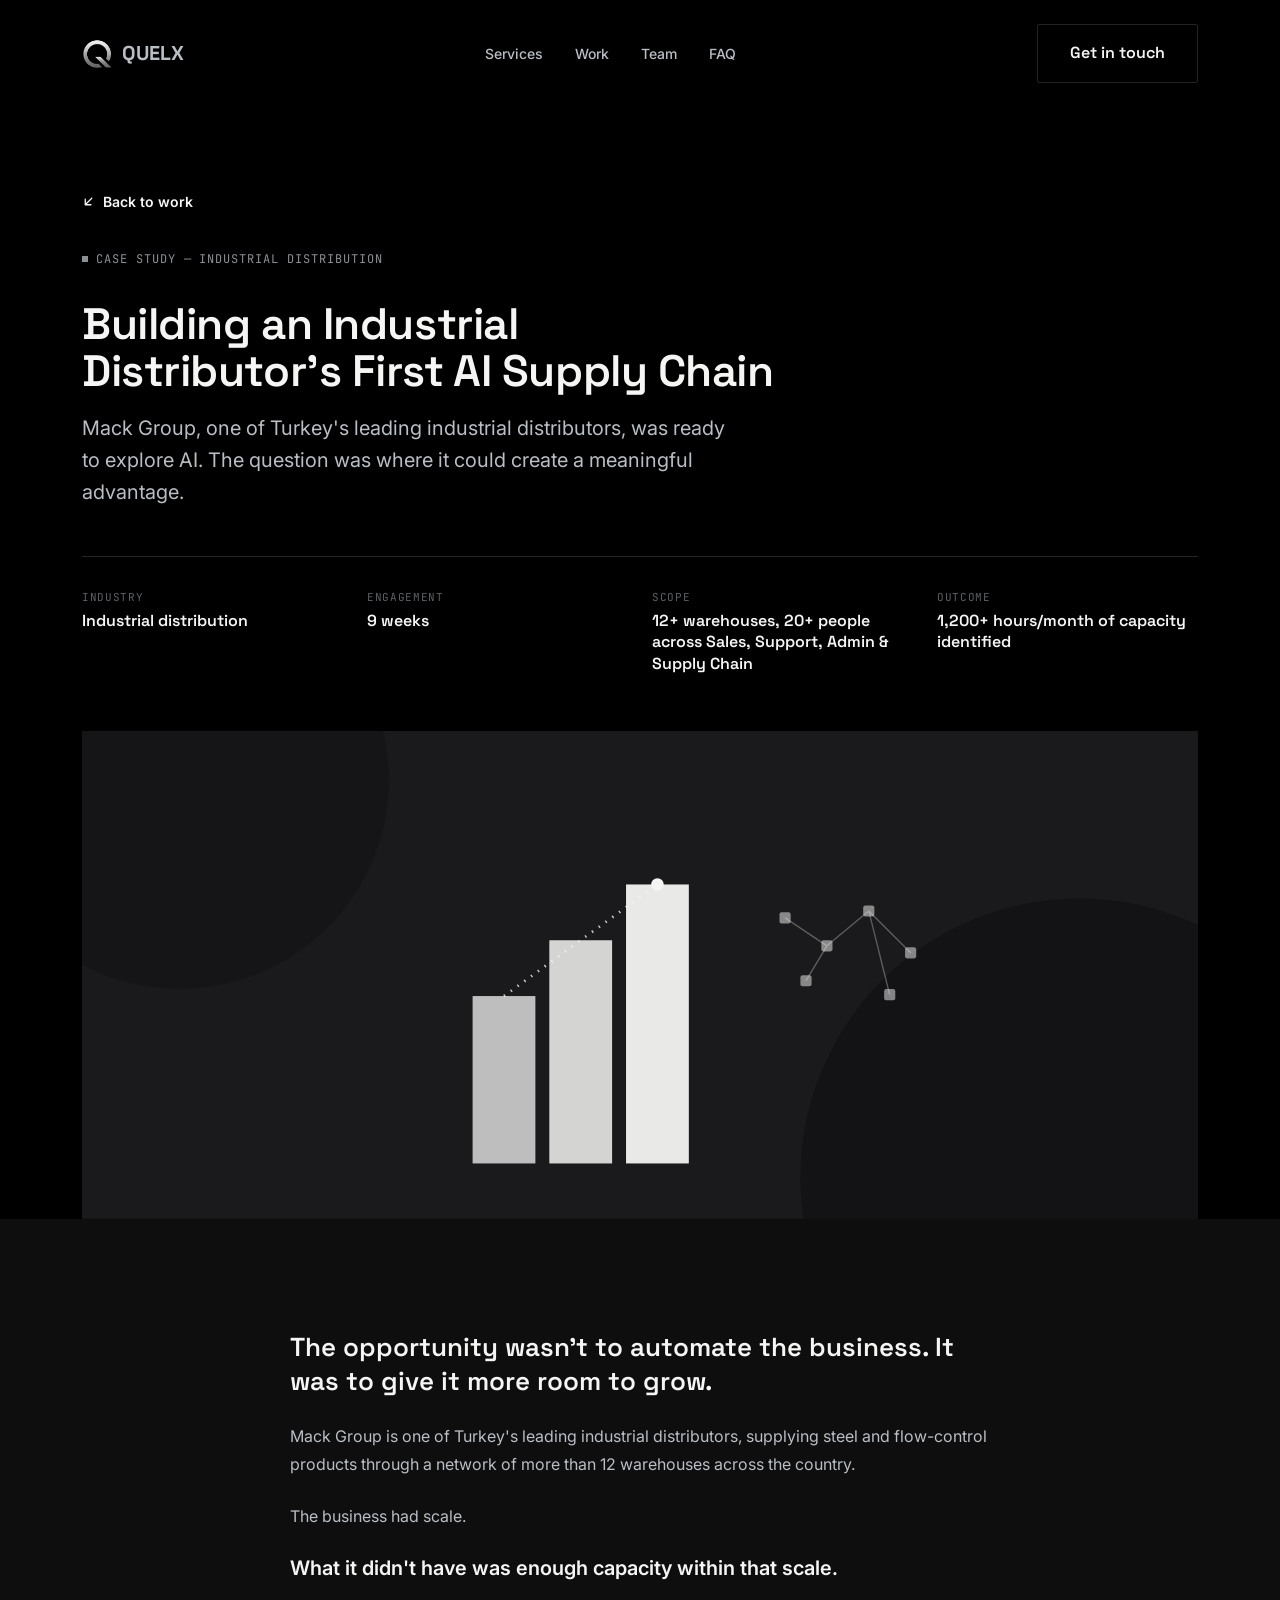
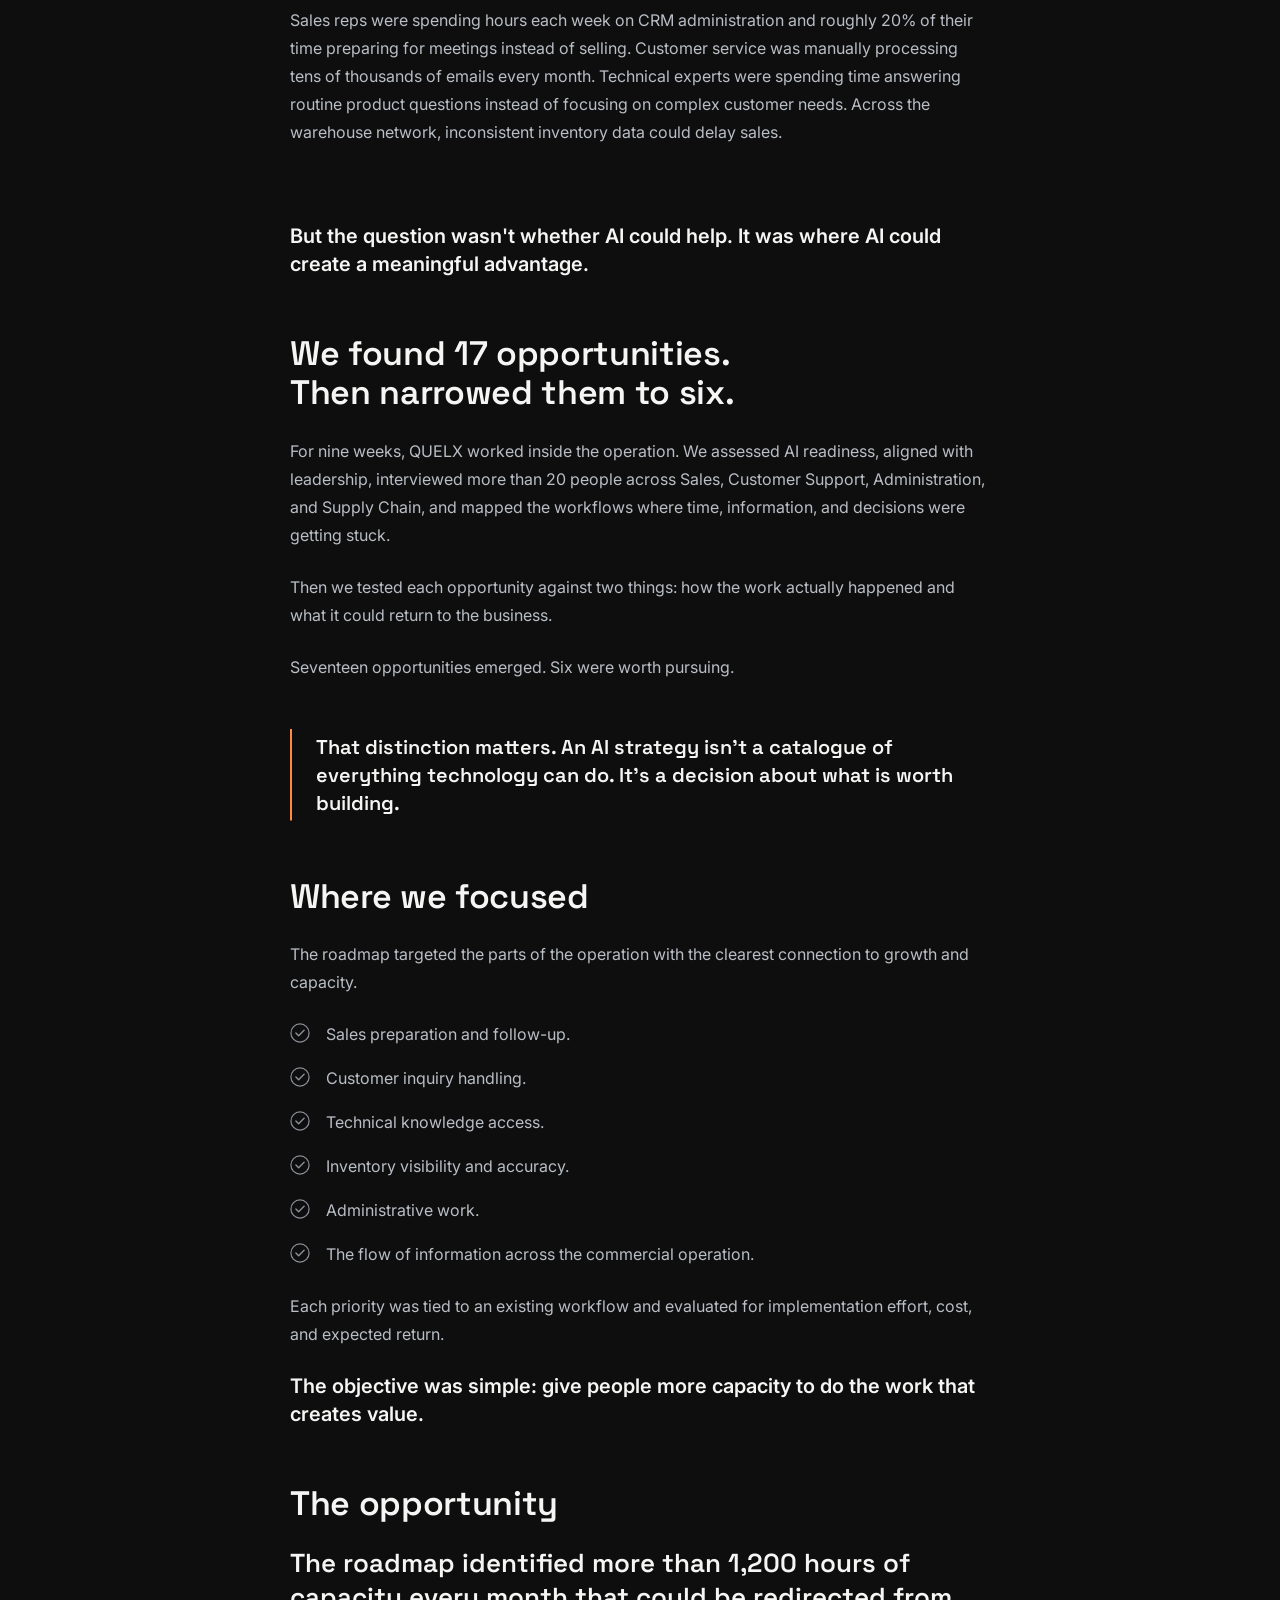
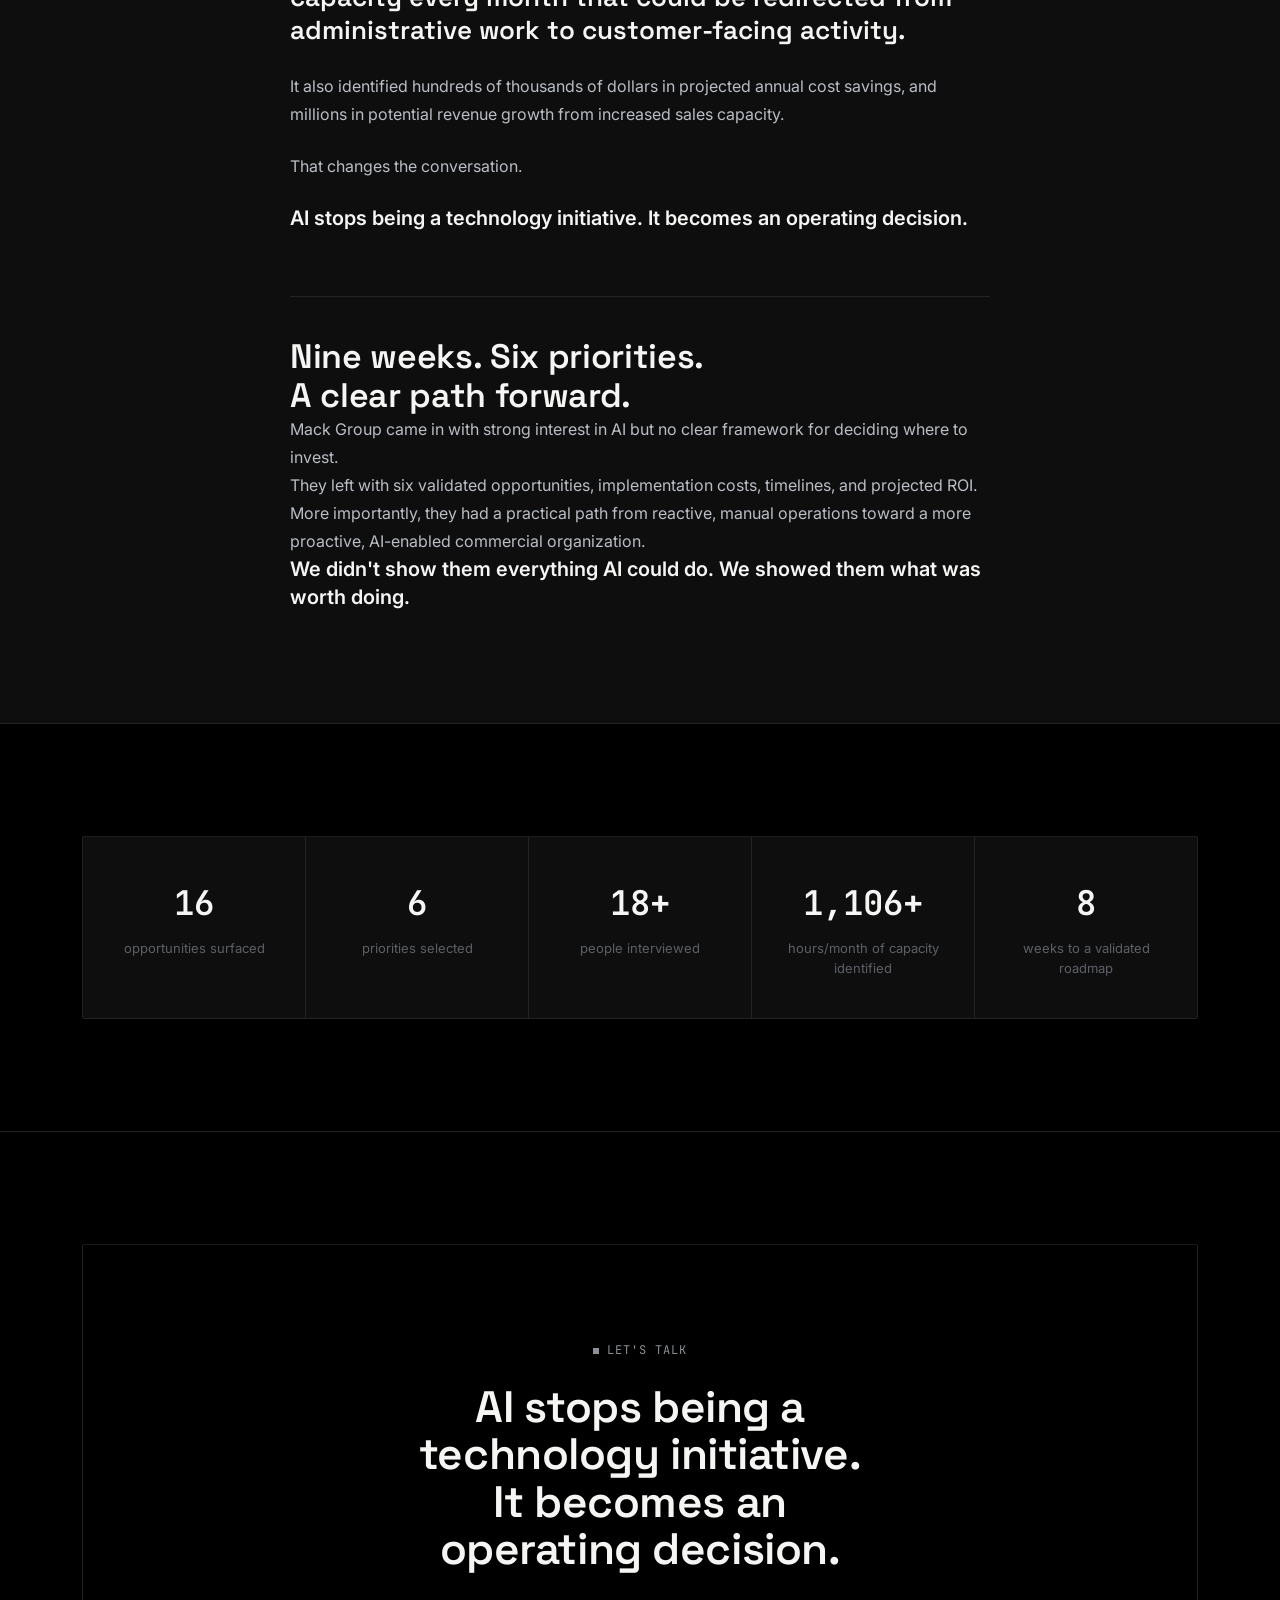
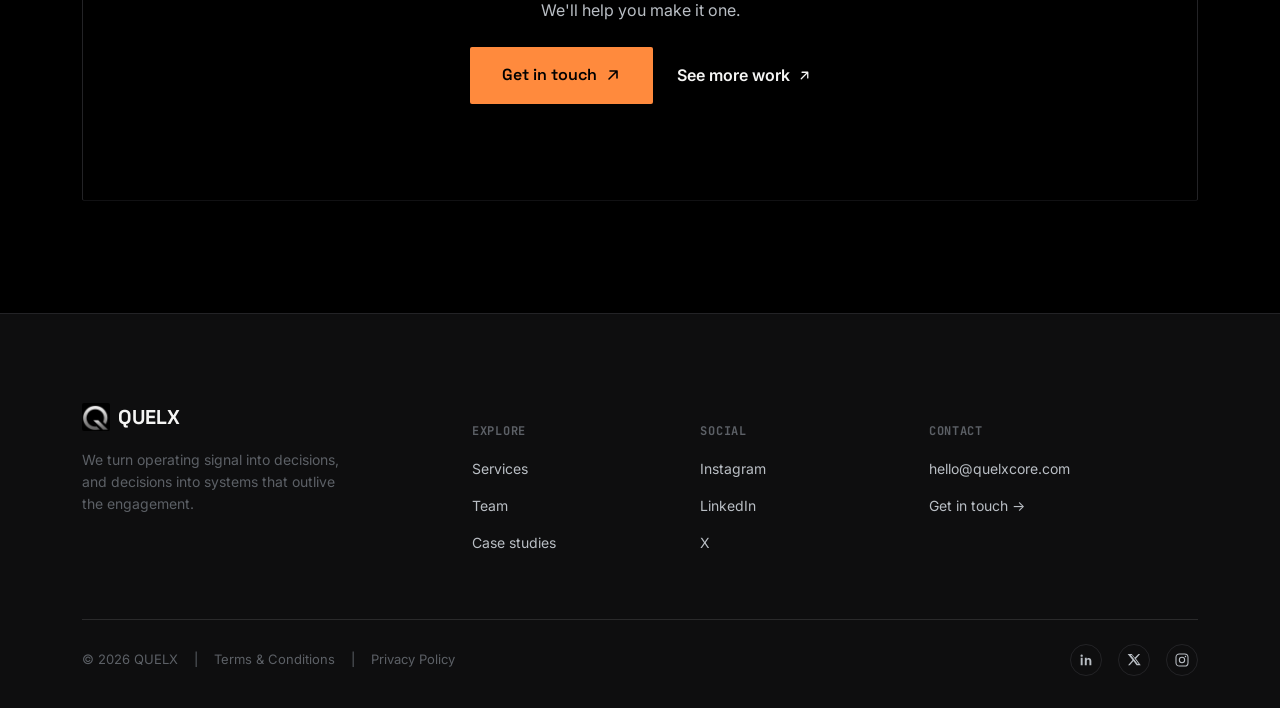
==== commit e950319d: "Reapply "Apply QUELX Brand Standards Manual v1.1 across the site" This reverts commit c4d0f5b9839549" ====
--- a/case-studies/mack-group-ai-supply-chain.html
+++ b/case-studies/mack-group-ai-supply-chain.html
@@ -3,21 +3,21 @@
 <head>
 <meta charset="utf-8">
 <meta name="viewport" content="width=device-width,initial-scale=1">
-<title>Building an Industrial Distributor's First AI Supply Chain — Quelx</title>
-<meta name="description" content="How Quelx helped Mack Group, a leading Turkish industrial distributor, find the six AI opportunities worth building — and identified 1,200+ hours of monthly capacity to redirect toward growth — in a nine-week engagement.">
-<meta name="theme-color" content="#F5F2EA">
+<title>Building an Industrial Distributor's First AI Supply Chain — QUELX</title>
+<meta name="description" content="How QUELX helped Mack Group, a leading Turkish industrial distributor, find the six AI opportunities worth building — and identified 1,200+ hours of monthly capacity to redirect toward growth — in a nine-week engagement.">
+<meta name="theme-color" content="#000000">
 <link rel="canonical" href="https://www.quelxcore.com/case-studies/mack-group-ai-supply-chain.html">
 
 <meta property="og:type" content="article">
-<meta property="og:site_name" content="Quelx">
-<meta property="og:title" content="Building an Industrial Distributor's First AI Supply Chain — Quelx">
-<meta property="og:description" content="How Quelx helped Mack Group find the six AI opportunities worth building in a nine-week engagement.">
+<meta property="og:site_name" content="QUELX">
+<meta property="og:title" content="Building an Industrial Distributor's First AI Supply Chain — QUELX">
+<meta property="og:description" content="How QUELX helped Mack Group find the six AI opportunities worth building in a nine-week engagement.">
 <meta property="og:url" content="https://www.quelxcore.com/case-studies/mack-group-ai-supply-chain.html">
 <meta property="og:image" content="https://www.quelxcore.com/assets/img/quelx-logo.png">
 
 <meta name="twitter:card" content="summary">
-<meta name="twitter:title" content="Building an Industrial Distributor's First AI Supply Chain — Quelx">
-<meta name="twitter:description" content="How Quelx helped Mack Group find the six AI opportunities worth building in a nine-week engagement.">
+<meta name="twitter:title" content="Building an Industrial Distributor's First AI Supply Chain — QUELX">
+<meta name="twitter:description" content="How QUELX helped Mack Group find the six AI opportunities worth building in a nine-week engagement.">
 <meta name="twitter:image" content="https://www.quelxcore.com/assets/img/quelx-logo.png">
 
 <link rel="icon" type="image/png" href="/assets/favicon.png">
@@ -31,8 +31,8 @@
 <header id="siteHeader">
   <div class="wrap nav">
     <a href="/" class="brand">
-      <img class="brand-mark" src="/assets/img/quelx-logo.png" alt="Quelx logo">
-      Quelx
+      <img class="brand-mark" src="/assets/img/quelx-logo.png" alt="QUELX logo">
+      QUELX
     </a>
     <nav class="nav-links">
       <a href="/#process">Services</a>
@@ -97,15 +97,15 @@
     <div class="wrap">
       <div class="case-hero-media reveal">
         <svg viewBox="0 0 1600 700" preserveAspectRatio="xMidYMid slice" role="img" aria-label="Abstract illustration of an ascending capacity chart connected to a network of warehouse nodes">
-          <rect width="1600" height="700" fill="#3E8760"/>
-          <circle cx="1430" cy="640" r="400" fill="#2C5F44" opacity=".55"/>
-          <circle cx="140" cy="70" r="300" fill="#15160F" opacity=".18"/>
-          <rect x="560" y="380" width="90" height="240" fill="#F5F2EA" opacity=".75"/>
-          <rect x="670" y="300" width="90" height="320" fill="#F5F2EA" opacity=".85"/>
-          <rect x="780" y="220" width="90" height="400" fill="#F5F2EA" opacity=".95"/>
-          <path d="M605 380L715 300L825 220" stroke="#F5F2EA" stroke-width="4" stroke-dasharray="2 10" fill="none" opacity=".8"/>
-          <circle cx="825" cy="220" r="9" fill="#F5F2EA"/>
-          <g fill="#F5F2EA" opacity=".5">
+          <rect width="1600" height="700" fill="#1A1A1C"/>
+          <circle cx="1430" cy="640" r="400" fill="#0E0E0F" opacity=".55"/>
+          <circle cx="140" cy="70" r="300" fill="#000000" opacity=".18"/>
+          <rect x="560" y="380" width="90" height="240" fill="#F5F5F4" opacity=".75"/>
+          <rect x="670" y="300" width="90" height="320" fill="#F5F5F4" opacity=".85"/>
+          <rect x="780" y="220" width="90" height="400" fill="#F5F5F4" opacity=".95"/>
+          <path d="M605 380L715 300L825 220" stroke="#F5F5F4" stroke-width="4" stroke-dasharray="2 10" fill="none" opacity=".8"/>
+          <circle cx="825" cy="220" r="9" fill="#F5F5F4"/>
+          <g fill="#F5F5F4" opacity=".5">
             <rect x="1000" y="260" width="16" height="16" rx="3"/>
             <rect x="1060" y="300" width="16" height="16" rx="3"/>
             <rect x="1120" y="250" width="16" height="16" rx="3"/>
@@ -113,7 +113,7 @@
             <rect x="1030" y="350" width="16" height="16" rx="3"/>
             <rect x="1150" y="370" width="16" height="16" rx="3"/>
           </g>
-          <g stroke="#F5F2EA" stroke-width="2" opacity=".3">
+          <g stroke="#F5F5F4" stroke-width="2" opacity=".3">
             <line x1="1008" y1="268" x2="1068" y2="308"/>
             <line x1="1068" y1="308" x2="1128" y2="258"/>
             <line x1="1128" y1="258" x2="1188" y2="318"/>
@@ -139,7 +139,7 @@
         <p class="case-punch reveal">But the question wasn't whether AI could help. It was where AI could create a meaningful advantage.</p>
 
         <h2 class="reveal">We found 17 opportunities. Then narrowed them to six.</h2>
-        <p class="reveal">For nine weeks, Quelx worked inside the operation. We assessed AI readiness, aligned with leadership, interviewed more than 20 people across Sales, Customer Support, Administration, and Supply Chain, and mapped the workflows where time, information, and decisions were getting stuck.</p>
+        <p class="reveal">For nine weeks, QUELX worked inside the operation. We assessed AI readiness, aligned with leadership, interviewed more than 20 people across Sales, Customer Support, Administration, and Supply Chain, and mapped the workflows where time, information, and decisions were getting stuck.</p>
         <p class="reveal">Then we tested each opportunity against two things: how the work actually happened and what it could return to the business.</p>
         <p class="reveal">Seventeen opportunities emerged. Six were worth pursuing.</p>
 
@@ -239,10 +239,10 @@
     <div class="footer-top">
       <div>
         <a href="/" class="footer-brand">
-          <img class="footer-mark" src="/assets/img/quelx-logo.png" alt="Quelx logo">
-          Quelx
+          <img class="footer-mark" src="/assets/img/quelx-logo.png" alt="QUELX logo">
+          QUELX
         </a>
-        <p class="footer-tag">We identify the AI worth building, build it, and train your team to run it — so it outlives the engagement.</p>
+        <p class="footer-tag">We turn operating signal into decisions, and decisions into systems that outlive the engagement.</p>
       </div>
       <div class="footer-col">
         <h5>Explore</h5>
@@ -270,7 +270,7 @@
     </div>
     <div class="footer-bottom">
       <div class="footer-legal">
-        <span>© 2026 Quelx</span>
+        <span>© 2026 QUELX</span>
         <span>|</span>
         <a href="/#terms">Terms &amp; Conditions</a>
         <span>|</span>
--- a/assets/css/site.css
+++ b/assets/css/site.css
@@ -1,74 +1,31 @@
-  @import url('https://fonts.googleapis.com/css2?family=Bricolage+Grotesque:opsz,wght@12..96,400..800&family=Public+Sans:wght@400;500;600;700&family=IBM+Plex+Mono:wght@400;500;600&display=swap');
+  @import url('https://fonts.googleapis.com/css2?family=Space+Grotesk:wght@500;600;700&family=Inter:wght@400;500;600&family=JetBrains+Mono:wght@400;500;600&display=swap');
 
   :root{
-    --bone:#F5F2EA;
-    --paper:#FFFFFF;
-    --ink:#15160F;
-    --ink-soft:#5C5B4E;
-    --ink-faint:#8B8A79;
-    --moss:#2C5F44;
-    --moss-bright:#3E8760;
-    --moss-tint:#E7EEE6;
-    --clay:#B5713A;
-    --line:#E3DFD2;
-    --line-strong:#D2CCBB;
-    --shadow: 0 1px 2px rgba(21,22,15,.04);
-    --shadow-lift: 0 20px 40px -18px rgba(21,22,15,.28);
-    --footer-bg:#14170F;
-    --footer-ink:#F1EEE3;
-    --footer-line: rgba(241,238,227,.14);
-    --radius-card: 22px;
-    --radius-pill: 999px;
+    --bg:#000000;
+    --panel:#0E0E0F;
+    --ink:#F5F5F4;
+    --ink-dim:#B9BEC4;
+    --ink-mute:#8B9096;
+    --ink-faint:#5C6066;
+    --accent:#FF8A3D;
+    --accent-ink:#000000;
+    --line:#232326;
+    --line-soft:#1A1A1C;
+    --footer-bg:#0E0E0F;
+    --footer-line: rgba(245,245,244,.12);
+    --radius:2px;
     --maxw: 1180px;
-    color-scheme: light;
-  }
-
-  @media (prefers-color-scheme: dark){
-    :root:not([data-theme="light"]){
-      --bone:#15160F;
-      --paper:#1B1D14;
-      --ink:#F1EEE3;
-      --ink-soft:#C8C5B4;
-      --ink-faint:#8F8D7C;
-      --moss:#5CAE81;
-      --moss-bright:#78C99B;
-      --moss-tint:#20291F;
-      --clay:#D99A5E;
-      --line:#2C2E23;
-      --line-strong:#3A3C2E;
-      --shadow: 0 1px 2px rgba(0,0,0,.3);
-      --shadow-lift: 0 24px 48px -18px rgba(0,0,0,.55);
-      --footer-bg:#0C0D08;
-      --footer-ink:#F1EEE3;
-      --footer-line: rgba(241,238,227,.12);
-    }
-  }
-  :root[data-theme="dark"]{
-    --bone:#15160F;
-    --paper:#1B1D14;
-    --ink:#F1EEE3;
-    --ink-soft:#C8C5B4;
-    --ink-faint:#8F8D7C;
-    --moss:#5CAE81;
-    --moss-bright:#78C99B;
-    --moss-tint:#20291F;
-    --clay:#D99A5E;
-    --line:#2C2E23;
-    --line-strong:#3A3C2E;
-    --shadow: 0 1px 2px rgba(0,0,0,.3);
-    --shadow-lift: 0 24px 48px -18px rgba(0,0,0,.55);
-    --footer-bg:#0C0D08;
-    --footer-ink:#F1EEE3;
-    --footer-line: rgba(241,238,227,.12);
+    color-scheme: dark;
   }
 
   *,*::before,*::after{ box-sizing:border-box; }
   html{ scroll-behavior:smooth; }
+  #process, #work, #team, #faq, #contact{ scroll-margin-top:96px; }
   body{
     margin:0;
-    background:var(--bone);
-    color:var(--ink);
-    font-family:'Public Sans', ui-sans-serif, system-ui, -apple-system, sans-serif;
+    background:var(--bg);
+    color:var(--ink-dim);
+    font-family:'Inter', ui-sans-serif, system-ui, -apple-system, sans-serif;
     font-size:16px;
     line-height:1.55;
     -webkit-font-smoothing:antialiased;
@@ -76,362 +33,372 @@
   img{max-width:100%;display:block;}
   a{color:inherit;text-decoration:none;}
   h1,h2,h3,h4{
-    font-family:'Bricolage Grotesque', ui-sans-serif, system-ui, sans-serif;
+    font-family:'Space Grotesk', ui-sans-serif, system-ui, sans-serif;
     margin:0;
-    font-weight:700;
-    letter-spacing:-0.02em;
+    font-weight:600;
+    letter-spacing:-0.01em;
+    color:var(--ink);
     text-wrap:balance;
   }
   p{margin:0;}
   ul{margin:0;padding:0;list-style:none;}
   button{font:inherit;color:inherit;background:none;border:none;cursor:pointer;}
-  .mono{font-family:'IBM Plex Mono', ui-monospace, monospace;}
-  :focus-visible{outline:2px solid var(--moss-bright); outline-offset:3px;}
+  .mono{font-family:'JetBrains Mono', ui-monospace, monospace;}
+  :focus-visible{outline:2px solid var(--accent); outline-offset:3px;}
 
   .wrap{ max-width:var(--maxw); margin:0 auto; padding:0 32px; }
   .band{ position:relative; }
-  .band-alt{ background:var(--paper); }
+  .band-alt{ background:var(--panel); }
   section{ padding:112px 0; border-bottom:1px solid var(--line); }
   .eyebrow{
-    font-family:'IBM Plex Mono', monospace;
-    font-size:12.5px;
-    letter-spacing:.14em;
+    font-family:'JetBrains Mono', monospace;
+    font-size:12px;
+    letter-spacing:.08em;
     text-transform:uppercase;
-    color:var(--moss);
+    color:var(--ink-mute);
     display:inline-flex;
     align-items:center;
     gap:8px;
-    margin-bottom:18px;
+    margin-bottom:16px;
   }
   .eyebrow::before{
     content:"";
-    width:7px;height:7px;border-radius:50%;
-    background:var(--moss);
+    width:6px;height:6px;
+    background:var(--ink-mute);
     display:inline-block;
   }
 
   /* ---------- Buttons ---------- */
   .btn{
-    display:inline-flex; align-items:center; gap:10px;
-    padding:14px 26px;
-    border-radius:var(--radius-pill);
-    font-weight:600; font-size:15px;
-    transition:transform .35s cubic-bezier(.22,1,.36,1), background .25s ease, color .25s ease, box-shadow .25s ease;
+    display:inline-flex; align-items:center; gap:8px;
+    padding:16px 32px;
+    border-radius:var(--radius);
+    font-family:'Space Grotesk',sans-serif;
+    font-weight:600; font-size:16px;
+    transition:background-color .15s ease-out, border-color .15s ease-out, color .15s ease-out;
     white-space:nowrap;
   }
-  .btn-primary{ background:var(--ink); color:var(--bone); }
-  .btn-primary:hover{ background:var(--moss); color:#fff; transform:translateY(-2px); box-shadow:var(--shadow-lift); }
-  .btn-primary svg{ transition:transform .3s ease; }
-  .btn-primary:hover svg{ transform:translate(3px,-3px); }
+  .btn-primary{ background:var(--accent); color:var(--accent-ink); }
+  .btn-primary:hover{ background:#ffa563; }
+  .btn-primary svg{ transition:transform .15s ease-out; }
+  .btn-primary:hover svg{ transform:translate(2px,-2px); }
   .btn-ghost{
-    border:1px solid var(--line-strong); color:var(--ink);
-  }
-  .btn-ghost:hover{ border-color:var(--moss); color:var(--moss); }
+    border:1px solid var(--line); color:var(--ink);
+  }
+  .btn-ghost:hover{ border-color:var(--ink-mute); }
   .link-arrow{
     display:inline-flex; align-items:center; gap:8px;
-    font-weight:600; color:var(--moss); font-size:15px;
+    font-weight:600; color:var(--ink); font-size:16px;
     position:relative;
   }
-  .link-arrow svg{ transition:transform .3s cubic-bezier(.22,1,.36,1); }
-  .link-arrow:hover svg{ transform:translate(4px,-4px); }
+  .link-arrow svg{ transition:transform .15s ease-out; }
+  .link-arrow:hover svg{ transform:translate(3px,-3px); }
   .link-arrow::after{
-    content:""; position:absolute; left:0; right:0; bottom:-3px; height:1px;
-    background:var(--moss); transform:scaleX(0); transform-origin:right;
-    transition:transform .3s ease;
+    content:""; position:absolute; left:0; right:0; bottom:-2px; height:1px;
+    background:var(--ink); transform:scaleX(0); transform-origin:right;
+    transition:transform .15s ease-out;
   }
   .link-arrow:hover::after{ transform:scaleX(1); transform-origin:left; }
 
   /* ---------- Header ---------- */
   header{
     position:fixed; top:0; left:0; right:0; z-index:100;
-    padding:22px 0;
-    transition:padding .3s ease, background .3s ease, box-shadow .3s ease, border-color .3s ease;
+    padding:24px 0;
+    transition:padding .2s ease-out, background-color .2s ease-out, border-color .2s ease-out;
     border-bottom:1px solid transparent;
   }
   header.scrolled{
-    padding:14px 0;
-    background:color-mix(in srgb, var(--bone) 88%, transparent);
-    backdrop-filter:blur(14px) saturate(140%);
+    padding:16px 0;
+    background:var(--bg);
     border-bottom:1px solid var(--line);
-    box-shadow:var(--shadow);
   }
   .nav{ display:flex; align-items:center; justify-content:space-between; gap:24px; }
-  .brand{ display:flex; align-items:center; gap:10px; font-family:'Bricolage Grotesque',sans-serif; font-weight:800; font-size:21px; letter-spacing:-0.01em; }
-  .brand-mark{ width:30px; height:30px; flex:none; object-fit:cover; border-radius:8px; background:#0C0D08; }
-  .nav-links{ display:flex; align-items:center; gap:36px; }
-  .nav-links a{ font-size:14.5px; font-weight:600; color:var(--ink-soft); transition:color .2s ease; position:relative; }
+  .brand{ display:flex; align-items:center; gap:8px; font-family:'Space Grotesk',sans-serif; font-weight:700; font-size:20px; letter-spacing:0; text-transform:uppercase; }
+  .brand-mark{ width:32px; height:32px; flex:none; object-fit:cover; border-radius:var(--radius); background:#000; }
+  .nav-links{ display:flex; align-items:center; gap:32px; }
+  .nav-links a{ font-size:14px; font-weight:500; color:var(--ink-dim); transition:color .15s ease-out; position:relative; }
   .nav-links a:hover{ color:var(--ink); }
-  .nav-cta{ display:flex; align-items:center; gap:18px; }
+  .nav-cta{ display:flex; align-items:center; gap:16px; }
   .hamburger{ display:none; flex-direction:column; gap:5px; padding:8px; }
-  .hamburger span{ width:22px; height:2px; background:var(--ink); border-radius:2px; transition:transform .3s ease, opacity .3s ease; }
+  .hamburger span{ width:22px; height:2px; background:var(--ink); transition:transform .15s ease-out, opacity .15s ease-out; }
 
   .mobile-menu{
-    position:fixed; inset:0; background:var(--bone); z-index:99;
-    display:flex; flex-direction:column; justify-content:center; gap:28px; padding:32px;
-    transform:translateY(-100%); transition:transform .45s cubic-bezier(.65,0,.35,1);
+    position:fixed; inset:0; background:var(--bg); z-index:99;
+    display:flex; flex-direction:column; justify-content:center; gap:24px; padding:32px;
+    transform:translateY(-100%); transition:transform .3s ease-out;
   }
   .mobile-menu.open{ transform:translateY(0); }
-  .mobile-menu a{ font-family:'Bricolage Grotesque',sans-serif; font-size:34px; font-weight:700; }
-
-  /* ---------- Reveal ---------- */
-  .reveal{ opacity:0; transform:translateY(26px); transition:opacity .8s cubic-bezier(.22,1,.36,1), transform .8s cubic-bezier(.22,1,.36,1); }
-  .reveal.in{ opacity:1; transform:translateY(0); }
+  .mobile-menu a{ font-family:'Space Grotesk',sans-serif; font-size:34px; font-weight:600; }
+
+  /* ---------- Reveal (cut-reveal: diagonal wipe, no fade-slide) ---------- */
+  .reveal{
+    opacity:0;
+    clip-path: polygon(0 0, 0 0, -16% 100%, -16% 100%);
+    transition:opacity .4s ease-out, clip-path .5s ease-out;
+  }
+  .reveal.in{
+    opacity:1;
+    clip-path: polygon(0 0, 100% 0, 100% 100%, 0 100%);
+  }
 
   /* ---------- Hero ---------- */
   .hero{
-    padding:190px 0 0;
+    padding:190px 0 96px;
     border-bottom:none;
     position:relative;
     overflow:hidden;
-  }
-  .hero-grid{ display:grid; gap:28px; max-width:900px; }
-  .hero h1{ font-size:clamp(40px,6.4vw,84px); line-height:0.98; }
-  .hero h1 em{ font-style:normal; color:var(--moss); }
-  .hero-sub{ font-size:clamp(17px,1.6vw,20px); color:var(--ink-soft); max-width:720px; line-height:1.6; white-space:nowrap; }
-  .hero-actions{ display:flex; align-items:center; gap:22px; margin-top:8px; flex-wrap:wrap; }
+    background:var(--panel);
+    clip-path: polygon(0 0, 100% 0, 100% 94%, 0 100%);
+  }
+  .hero-grid{ display:grid; gap:24px; max-width:900px; }
+  .hero h1{ font-size:64px; line-height:1; }
+  .hero h1 em{ font-style:normal; color:var(--accent); }
+  .hero-sub{ font-size:20px; color:var(--ink-dim); max-width:720px; line-height:1.6; }
+  .hero-actions{ display:flex; align-items:center; gap:24px; margin-top:8px; flex-wrap:wrap; }
 
   .marquee-wrap{
-    margin-top:96px; padding:34px 0; border-top:1px solid var(--line); border-bottom:1px solid var(--line);
+    margin-top:96px; padding:32px 0; border-top:1px solid var(--line); border-bottom:1px solid var(--line);
     overflow:hidden; position:relative;
   }
   .marquee-wrap::before, .marquee-wrap::after{
-    content:""; position:absolute; top:0; bottom:0; width:90px; z-index:2; pointer-events:none;
-  }
-  .marquee-wrap::before{ left:0; background:linear-gradient(90deg, var(--bone), transparent); }
-  .marquee-wrap::after{ right:0; background:linear-gradient(270deg, var(--bone), transparent); }
-  .marquee-label{ font-family:'IBM Plex Mono',monospace; font-size:12px; letter-spacing:.12em; text-transform:uppercase; color:var(--ink-faint); margin-bottom:22px; }
-  .marquee{ display:flex; gap:76px; width:max-content; animation:scroll 32s linear infinite; }
+    content:""; position:absolute; top:0; bottom:0; width:80px; z-index:2; pointer-events:none;
+  }
+  .marquee-wrap::before{ left:0; background:linear-gradient(90deg, var(--bg), transparent); }
+  .marquee-wrap::after{ right:0; background:linear-gradient(270deg, var(--bg), transparent); }
+  .marquee-label{ font-family:'JetBrains Mono',monospace; font-size:12px; letter-spacing:.06em; text-transform:uppercase; color:var(--ink-faint); margin-bottom:24px; }
+  .marquee{ display:flex; gap:64px; width:max-content; animation:scroll 32s linear infinite; }
   .marquee-wrap:hover .marquee{ animation-play-state:paused; }
-  .marquee span{ font-family:'Bricolage Grotesque',sans-serif; font-weight:700; font-size:22px; color:var(--ink-faint); white-space:nowrap; letter-spacing:-0.01em; }
+  .marquee span{ font-family:'Space Grotesk',sans-serif; font-weight:600; font-size:20px; color:var(--ink-faint); white-space:nowrap; }
   @keyframes scroll{ from{ transform:translateX(0);} to{ transform:translateX(-50%);} }
 
   /* ---------- Problem section ---------- */
-  .stack-lines{ display:grid; gap:30px; max-width:760px; }
-  .stack-lines p{ font-size:clamp(19px,2vw,26px); color:var(--ink-faint); line-height:1.5; }
+  .stack-lines{ display:grid; gap:24px; max-width:760px; }
+  .stack-lines p{ font-size:20px; color:var(--ink-mute); line-height:1.5; }
   .stack-lines p.strong{ color:var(--ink); }
-  .stack-lines p.punch{ color:var(--moss); font-weight:700; }
+  .stack-lines p.punch{ color:var(--ink); font-weight:600; }
   .resolve{ margin-top:64px; padding-top:56px; border-top:1px solid var(--line); }
-  .resolve h2{ font-size:clamp(34px,4.4vw,58px); line-height:1.05; }
-  .resolve .accent{ color:var(--moss); }
-  .resolve p{ margin-top:22px; font-size:18px; color:var(--ink-soft); max-width:560px; }
+  .resolve h2{ font-size:44px; line-height:1.05; }
+  .resolve .accent{ color:var(--ink); }
+  .resolve p{ margin-top:24px; font-size:16px; color:var(--ink-dim); max-width:560px; }
   .resolve-foot{ display:flex; align-items:center; justify-content:space-between; gap:24px; margin-top:40px; flex-wrap:wrap; }
-  .resolve-foot .tag{ font-family:'IBM Plex Mono',monospace; font-size:14px; color:var(--ink-faint); }
+  .resolve-foot .tag{ font-family:'JetBrains Mono',monospace; font-size:14px; color:var(--ink-faint); }
 
   /* ---------- Process ---------- */
   .section-head{ display:flex; align-items:flex-end; justify-content:space-between; gap:32px; margin-bottom:64px; flex-wrap:wrap; }
-  .section-head h2{ font-size:clamp(32px,4vw,50px); max-width:640px; }
+  .section-head h2{ font-size:34px; max-width:640px; }
   .process-intro{ max-width:620px; margin-bottom:64px; }
-  .process-intro .kicker{ font-size:clamp(22px,2.6vw,30px); font-family:'Bricolage Grotesque',sans-serif; font-weight:700; color:var(--ink-soft); margin-bottom:10px; }
-  .process-intro .kicker .accent{ color:var(--moss); }
+  .process-intro .kicker{ font-size:26px; font-family:'Space Grotesk',sans-serif; font-weight:600; color:var(--ink); margin-bottom:8px; }
+  .process-intro .kicker .accent{ color:var(--ink); }
 
   /* ---------- Roadmap stepper ---------- */
-  .roadmap{ background:var(--paper); border:1px solid var(--line); border-radius:var(--radius-card); padding:44px 44px 0; }
-  .roadmap-nodes{ position:relative; display:flex; justify-content:space-between; padding:0 6px 40px; }
-  .roadmap-line{ position:absolute; top:23px; left:64px; right:64px; height:2px; background:var(--line-strong); z-index:0; border-radius:2px; overflow:hidden; }
-  .roadmap-line-fill{ position:absolute; top:0; left:0; height:100%; width:0%; background:var(--moss); transition:width .5s cubic-bezier(.22,1,.36,1); }
+  .roadmap{ background:var(--panel); border:1px solid var(--line); border-radius:var(--radius); padding:40px 40px 0; }
+  .roadmap-nodes{ position:relative; display:flex; justify-content:space-between; padding:0 8px 40px; }
+  .roadmap-line{ position:absolute; top:23px; left:64px; right:64px; height:1px; background:var(--line); z-index:0; overflow:hidden; }
+  .roadmap-line-fill{ position:absolute; top:0; left:0; height:100%; width:0%; background:var(--accent); transition:width .3s ease-out; }
   .roadmap-node-btn{ position:relative; z-index:1; display:flex; flex-direction:column; align-items:center; gap:12px; background:none; border:none; cursor:pointer; padding:4px; flex:1; }
-  .roadmap-circle{ width:46px; height:46px; border-radius:50%; border:2px solid var(--line-strong); background:var(--paper); display:flex; align-items:center; justify-content:center; font-family:'IBM Plex Mono',monospace; font-weight:600; font-size:14px; color:var(--ink-faint); transition:border-color .3s ease, box-shadow .3s ease, background .3s ease, color .3s ease; }
-  .roadmap-node-btn.active .roadmap-circle{ border-color:var(--moss); color:var(--moss); box-shadow:0 0 0 6px var(--moss-tint); }
-  .roadmap-node-btn.checked .roadmap-circle{ background:var(--moss); border-color:var(--moss); color:#fff; box-shadow:none; }
-  .roadmap-node-btn.checked.active .roadmap-circle{ box-shadow:0 0 0 6px var(--moss-tint); }
+  .roadmap-circle{ width:46px; height:46px; border-radius:50%; border:1px solid var(--line); background:var(--panel); display:flex; align-items:center; justify-content:center; font-family:'JetBrains Mono',monospace; font-weight:500; font-size:14px; color:var(--ink-faint); transition:border-color .15s ease-out, color .15s ease-out, background-color .15s ease-out; }
+  .roadmap-node-btn.active .roadmap-circle{ border-color:var(--accent); color:var(--accent); }
+  .roadmap-node-btn.checked .roadmap-circle{ background:var(--ink); border-color:var(--ink); color:#000; }
+  .roadmap-node-btn.checked.active .roadmap-circle{ background:var(--accent); border-color:var(--accent); color:#000; }
   .roadmap-check{ display:none; width:18px; height:18px; }
   .roadmap-node-btn.checked .roadmap-num{ display:none; }
   .roadmap-node-btn.checked .roadmap-check{ display:block; }
-  .roadmap-label{ font-size:14px; font-weight:700; color:var(--ink-faint); transition:color .3s ease; text-align:center; }
+  .roadmap-label{ font-size:14px; font-weight:500; color:var(--ink-faint); transition:color .15s ease-out; text-align:center; }
   .roadmap-node-btn.active .roadmap-label{ color:var(--ink); }
   .roadmap-sub{ font-size:12px; color:var(--ink-faint); display:none; }
-  .step-panels{ border-top:1px solid var(--line); padding:48px 0 48px; }
-  .step-panel{ display:none; animation:stepIn .5s ease; }
-  .step-panel.active{ display:block; }
-  @keyframes stepIn{ from{ opacity:0; transform:translateY(10px);} to{ opacity:1; transform:translateY(0);} }
+  .step-panels{ border-top:1px solid var(--line); padding:40px 0 40px; }
+  .step-panel{ display:none; }
+  .step-panel.active{ display:block; animation:stepIn .2s ease-out; }
+  @keyframes stepIn{ from{ opacity:0;} to{ opacity:1;} }
   .step-head{ max-width:680px; }
-  .step-index{ font-family:'IBM Plex Mono',monospace; font-size:13px; color:var(--moss); letter-spacing:.1em; text-transform:uppercase; }
-  .step-title{ font-size:clamp(28px,3.6vw,42px); margin-top:12px; }
-  .step-tagline{ font-size:18px; font-weight:600; color:var(--ink-soft); margin-top:10px; }
-  .step-desc{ margin-top:20px; color:var(--ink-soft); font-size:15.5px; line-height:1.75; }
-  .step-what{ margin-top:40px; font-family:'IBM Plex Mono',monospace; font-size:12px; letter-spacing:.12em; text-transform:uppercase; color:var(--ink-faint); padding-bottom:22px; border-bottom:1px solid var(--line); }
-  .step-list{ margin-top:26px; display:grid; grid-template-columns:1fr 1fr; gap:28px 40px; }
-  .step-list-item{ display:flex; gap:14px; }
-  .step-list-icon{ width:22px; height:22px; flex:none; margin-top:2px; color:var(--moss); }
-  .step-list-item h4{ font-size:15.5px; font-weight:700; font-family:'Public Sans',sans-serif; margin-bottom:5px; letter-spacing:0; }
-  .step-list-item p{ font-size:14px; color:var(--ink-soft); line-height:1.65; }
-  .step-nav{ margin-top:48px; display:flex; justify-content:flex-end; }
+  .step-index{ font-family:'JetBrains Mono',monospace; font-size:13px; color:var(--accent); letter-spacing:.06em; text-transform:uppercase; }
+  .step-title{ font-size:34px; margin-top:12px; }
+  .step-tagline{ font-size:16px; font-weight:500; color:var(--ink-dim); margin-top:8px; }
+  .step-desc{ margin-top:16px; color:var(--ink-dim); font-size:16px; line-height:1.75; }
+  .step-what{ margin-top:40px; font-family:'JetBrains Mono',monospace; font-size:12px; letter-spacing:.08em; text-transform:uppercase; color:var(--ink-faint); padding-bottom:24px; border-bottom:1px solid var(--line); }
+  .step-list{ margin-top:24px; display:grid; grid-template-columns:1fr 1fr; gap:24px 40px; }
+  .step-list-item{ display:flex; gap:16px; }
+  .step-list-icon{ width:20px; height:20px; flex:none; margin-top:2px; color:var(--ink-mute); }
+  .step-list-item h4{ font-size:16px; font-weight:600; font-family:'Inter',sans-serif; color:var(--ink); margin-bottom:4px; letter-spacing:0; }
+  .step-list-item p{ font-size:14px; color:var(--ink-mute); line-height:1.65; }
+  .step-nav{ margin-top:40px; display:flex; justify-content:flex-end; }
 
   /* ---------- Stats ---------- */
-  .stats-grid{ display:grid; grid-template-columns:repeat(5,1fr); gap:2px; background:var(--line); border:1px solid var(--line); border-radius:var(--radius-card); overflow:hidden; }
-  .stat{ background:var(--paper); padding:40px 26px; text-align:center; }
-  .stat-num{ font-family:'IBM Plex Mono',monospace; font-weight:600; font-size:clamp(26px,2.6vw,38px); color:var(--ink); }
-  .stat-label{ margin-top:10px; font-size:13.5px; color:var(--ink-faint); }
+  .stats-grid{ display:grid; grid-template-columns:repeat(5,1fr); gap:1px; background:var(--line); border:1px solid var(--line); border-radius:var(--radius); overflow:hidden; }
+  .stat{ background:var(--panel); padding:40px 24px; text-align:center; }
+  .stat-num{ font-family:'JetBrains Mono',monospace; font-weight:600; font-size:34px; color:var(--ink); }
+  .stat-label{ margin-top:8px; font-size:13px; color:var(--ink-faint); }
 
   /* ---------- Testimonials ---------- */
-  .testi-grid{ display:grid; grid-template-columns:1fr 1fr; gap:28px; }
-  .testi-card{ background:var(--paper); border:1px solid var(--line); border-radius:var(--radius-card); padding:44px; display:flex; flex-direction:column; gap:28px; transition:box-shadow .35s ease, transform .35s ease; }
-  .testi-card:hover{ box-shadow:var(--shadow-lift); transform:translateY(-4px); }
-  .testi-quote{ font-family:'Bricolage Grotesque',sans-serif; font-size:22px; line-height:1.4; font-weight:500; }
-  .testi-who{ display:flex; align-items:center; gap:14px; }
-  .testi-avatar{ width:44px; height:44px; border-radius:50%; background:var(--moss-tint); display:flex; align-items:center; justify-content:center; font-family:'IBM Plex Mono',monospace; font-weight:600; color:var(--moss); flex:none; }
-  .testi-name{ font-weight:700; font-size:14.5px; }
-  .testi-role{ font-size:13.5px; color:var(--ink-faint); }
+  .testi-grid{ display:grid; grid-template-columns:1fr 1fr; gap:24px; }
+  .testi-card{ background:var(--panel); border:1px solid var(--line); border-radius:var(--radius); padding:40px; display:flex; flex-direction:column; gap:24px; }
+  .testi-quote{ font-family:'Space Grotesk',sans-serif; font-size:20px; line-height:1.4; font-weight:500; color:var(--ink); }
+  .testi-who{ display:flex; align-items:center; gap:16px; }
+  .testi-avatar{ width:40px; height:40px; border-radius:50%; background:var(--line-soft); display:flex; align-items:center; justify-content:center; font-family:'JetBrains Mono',monospace; font-weight:500; font-size:13px; color:var(--ink-dim); flex:none; }
+  .testi-name{ font-weight:600; font-size:14px; color:var(--ink); }
+  .testi-role{ font-size:13px; color:var(--ink-faint); }
 
   /* ---------- Case studies ---------- */
-  .case-grid{ display:grid; grid-template-columns:repeat(3,1fr); gap:26px; }
-  .case-card{ display:flex; flex-direction:column; gap:22px; text-decoration:none; }
-  .case-media{ aspect-ratio:4/3; border-radius:var(--radius-card); overflow:hidden; position:relative; background:var(--moss); }
+  .case-grid{ display:grid; grid-template-columns:repeat(3,1fr); gap:24px; }
+  .case-card{ display:flex; flex-direction:column; gap:16px; text-decoration:none; }
+  .case-media{ aspect-ratio:4/3; border-radius:var(--radius); overflow:hidden; position:relative; background:var(--panel); }
   .case-media svg{ position:absolute; inset:0; width:100%; height:100%; }
   .case-media img.grain{ position:absolute; inset:0; width:100%; height:100%; object-fit:cover; opacity:.5; mix-blend-mode:overlay; }
-  .case-card:hover .case-media svg .zoom{ transform:scale(1.08); }
-  .case-media svg .zoom{ transform-origin:center; transition:transform .6s cubic-bezier(.22,1,.36,1); }
-  .case-tag{ position:absolute; top:18px; left:18px; background:rgba(21,22,15,.55); color:#fff; font-family:'IBM Plex Mono',monospace; font-size:11.5px; letter-spacing:.08em; text-transform:uppercase; padding:6px 12px; border-radius:var(--radius-pill); backdrop-filter:blur(6px); }
-  .case-card h3{ font-size:21px; line-height:1.25; }
-  .case-card p{ color:var(--ink-soft); font-size:14.5px; line-height:1.6; }
-  .case-card .link-arrow{ margin-top:2px; }
+  .case-card:hover .case-media svg .zoom{ transform:scale(1.03); }
+  .case-media svg .zoom{ transform-origin:center; transition:transform .3s ease-out; }
+  .case-tag{ position:absolute; top:16px; left:16px; background:#000; color:var(--ink); font-family:'JetBrains Mono',monospace; font-size:11px; letter-spacing:.06em; text-transform:uppercase; padding:6px 10px; border-radius:var(--radius); border:1px solid var(--line); }
+  .case-card h3{ font-size:20px; line-height:1.25; color:var(--ink); }
+  .case-card p{ color:var(--ink-mute); font-size:14px; line-height:1.6; }
+  .case-card .link-arrow{ margin-top:2px; font-size:14px; }
 
   /* ---------- Team ---------- */
   .team-intro{ max-width:720px; margin-bottom:56px; }
-  .team-intro h2{ font-size:clamp(32px,4vw,50px); margin-top:2px; }
-  .team-intro p{ margin-top:20px; color:var(--ink-soft); font-size:16.5px; line-height:1.7; }
-  .team-person{ display:grid; grid-template-columns:.85fr 1.3fr; gap:52px; align-items:center; background:var(--paper); border:1px solid var(--line); border-radius:var(--radius-card); padding:44px; }
-  .team-photo{ position:relative; aspect-ratio:4/5; border-radius:16px; overflow:hidden; background:#2C5F44; }
+  .team-intro h2{ font-size:34px; margin-top:2px; }
+  .team-intro p{ margin-top:16px; color:var(--ink-dim); font-size:16px; line-height:1.7; }
+  .team-person{ display:grid; grid-template-columns:.85fr 1.3fr; gap:48px; align-items:center; background:var(--panel); border:1px solid var(--line); border-radius:var(--radius); padding:40px; }
+  .team-photo{ position:relative; aspect-ratio:4/5; border-radius:var(--radius); overflow:hidden; background:var(--line-soft); }
   .team-photo-placeholder{ position:absolute; inset:0; width:100%; height:100%; }
   .team-photo-img{ position:absolute; inset:0; width:100%; height:100%; object-fit:cover; }
-  .team-photo-upload{ position:absolute; inset:0; display:flex; flex-direction:column; align-items:center; justify-content:center; gap:10px; color:#fff; text-align:center; font-size:13px; font-weight:600; letter-spacing:.02em; cursor:pointer; background:rgba(20,22,15,.28); opacity:0; transition:opacity .25s ease, background .25s ease; }
-  .team-photo.empty .team-photo-upload{ opacity:1; background:rgba(20,22,15,.42); }
+  .team-photo-upload{ position:absolute; inset:0; display:flex; flex-direction:column; align-items:center; justify-content:center; gap:8px; color:var(--ink); text-align:center; font-size:13px; font-weight:500; cursor:pointer; background:rgba(0,0,0,.5); opacity:0; transition:opacity .15s ease-out; }
+  .team-photo.empty .team-photo-upload{ opacity:1; }
   .team-photo.filled .team-photo-upload{ opacity:0; }
-  .team-photo.filled:hover .team-photo-upload, .team-photo.filled:focus-within .team-photo-upload{ opacity:1; background:rgba(20,22,15,.5); }
-  .team-photo-upload:hover{ background:rgba(20,22,15,.55); }
-  .team-photo.dragging .team-photo-upload{ opacity:1; background:rgba(62,135,96,.55); }
-  .team-photo.dragging{ outline:2px dashed var(--moss-bright); outline-offset:-2px; }
-  .team-info h3{ font-size:clamp(24px,2.6vw,30px); }
-  .team-role{ display:inline-block; font-family:'IBM Plex Mono',monospace; font-size:12.5px; letter-spacing:.1em; text-transform:uppercase; color:var(--moss); margin-top:10px; }
-  .team-bio{ margin-top:22px; color:var(--ink-soft); font-size:15.5px; line-height:1.75; }
+  .team-photo.filled:hover .team-photo-upload, .team-photo.filled:focus-within .team-photo-upload{ opacity:1; }
+  .team-photo.dragging .team-photo-upload{ opacity:1; }
+  .team-photo.dragging{ outline:1px solid var(--accent); outline-offset:-1px; }
+  .team-info h3{ font-size:26px; }
+  .team-role{ display:inline-block; font-family:'JetBrains Mono',monospace; font-size:12px; letter-spacing:.06em; text-transform:uppercase; color:var(--ink-mute); margin-top:8px; }
+  .team-bio{ margin-top:20px; color:var(--ink-dim); font-size:16px; line-height:1.75; }
   .team-bio + .team-bio{ margin-top:16px; }
-  .team-bio-note{ margin-top:20px; padding-top:20px; border-top:1px solid var(--line); font-size:14.5px; font-style:italic; color:var(--ink-faint); line-height:1.65; }
+  .team-bio-note{ margin-top:16px; padding-top:16px; border-top:1px solid var(--line); font-size:14px; font-style:italic; color:var(--ink-faint); line-height:1.65; }
 
   /* ---------- Legal page ---------- */
-  .legal-page{ background:var(--bone); min-height:100vh; }
-  .legal-header{ position:static; padding:22px 0; border-bottom:1px solid var(--line); background:none; backdrop-filter:none; }
+  .legal-page{ background:var(--bg); min-height:100vh; }
+  .legal-header{ position:static; padding:24px 0; border-bottom:1px solid var(--line); background:none; }
   .legal-header .nav{ justify-content:space-between; }
   .terms-back{ font-size:14px; }
   .legal-wrap{ max-width:760px; padding-top:72px; padding-bottom:96px; }
-  .legal-title{ font-size:clamp(32px,4.4vw,52px); margin-top:12px; }
-  .legal-updated{ margin-top:14px; color:var(--ink-faint); font-size:13.5px; font-family:'IBM Plex Mono',monospace; }
-  .legal-body{ margin-top:56px; display:flex; flex-direction:column; gap:34px; }
-  .legal-body section{ border-bottom:1px solid var(--line); padding-bottom:34px; }
+  .legal-title{ font-size:44px; margin-top:8px; }
+  .legal-updated{ margin-top:16px; color:var(--ink-faint); font-size:13px; font-family:'JetBrains Mono',monospace; }
+  .legal-body{ margin-top:56px; display:flex; flex-direction:column; gap:32px; }
+  .legal-body section{ border-bottom:1px solid var(--line); padding-bottom:32px; }
   .legal-body section:last-child{ border-bottom:none; padding-bottom:0; }
-  .legal-body h3{ font-size:19px; margin-bottom:12px; }
-  .legal-body p{ color:var(--ink-soft); font-size:15.5px; line-height:1.75; }
-  .legal-body .legal-contact{ margin-top:10px; }
-  .legal-body a{ color:var(--moss); font-weight:600; text-decoration:underline; text-underline-offset:3px; }
+  .legal-body h3{ font-size:20px; margin-bottom:8px; }
+  .legal-body p{ color:var(--ink-dim); font-size:16px; line-height:1.75; }
+  .legal-body .legal-contact{ margin-top:8px; }
+  .legal-body a{ color:var(--ink); font-weight:600; text-decoration:underline; text-underline-offset:3px; }
   .legal-page .team-quote{ margin-top:80px; padding-top:48px; }
 
   /* ---------- Work with us ---------- */
-  .work-page-wrap{ max-width:1120px; padding-top:64px; padding-bottom:110px; display:grid; grid-template-columns:.85fr 1.15fr; gap:64px; align-items:start; }
-  .work-hero h1{ font-size:clamp(28px,3.6vw,42px); line-height:1.12; margin-top:12px; }
-  .work-hero > p{ margin-top:20px; color:var(--ink-soft); font-size:16px; line-height:1.75; }
-  .work-info{ margin-top:40px; display:flex; flex-direction:column; gap:20px; padding-top:32px; border-top:1px solid var(--line); }
-  .work-info-item{ display:flex; gap:14px; align-items:flex-start; font-size:14.5px; color:var(--ink-soft); }
-  .work-info-item svg{ flex:none; margin-top:1px; color:var(--moss); }
-  .work-info-item strong{ color:var(--ink); font-weight:600; display:block; font-size:11.5px; text-transform:uppercase; letter-spacing:.08em; font-family:'IBM Plex Mono',monospace; margin-bottom:4px; }
-  .work-form{ background:var(--paper); border:1px solid var(--line); border-radius:var(--radius-card); padding:40px; }
-  .form-row{ display:grid; grid-template-columns:1fr 1fr; gap:20px; }
-  .form-field{ margin-bottom:20px; display:flex; flex-direction:column; gap:8px; }
-  .form-field label{ font-size:13px; font-weight:600; color:var(--ink); }
-  .form-field label .req{ color:var(--moss); }
-  .form-field input, .form-field select, .form-field textarea{ font:inherit; font-size:15px; padding:12px 14px; border-radius:10px; border:1px solid var(--line-strong); background:var(--bone); color:var(--ink); width:100%; transition:border-color .2s ease, box-shadow .2s ease; }
-  .form-field select{ appearance:none; background-image:url("data:image/svg+xml,%3Csvg xmlns='http://www.w3.org/2000/svg' width='14' height='14' viewBox='0 0 16 16' fill='none'%3E%3Cpath d='M4 6l4 4 4-4' stroke='%235C5B4E' stroke-width='1.6' stroke-linecap='round' stroke-linejoin='round'/%3E%3C/svg%3E"); background-repeat:no-repeat; background-position:right 14px center; padding-right:36px; }
-  .form-field input:focus, .form-field select:focus, .form-field textarea:focus{ outline:none; border-color:var(--moss); box-shadow:0 0 0 3px var(--moss-tint); }
+  .work-page-wrap{ max-width:1120px; padding-top:64px; padding-bottom:112px; display:grid; grid-template-columns:.85fr 1.15fr; gap:64px; align-items:start; }
+  .work-hero h1{ font-size:34px; line-height:1.15; margin-top:8px; }
+  .work-hero > p{ margin-top:16px; color:var(--ink-dim); font-size:16px; line-height:1.75; }
+  .work-info{ margin-top:40px; display:flex; flex-direction:column; gap:16px; padding-top:32px; border-top:1px solid var(--line); }
+  .work-info-item{ display:flex; gap:16px; align-items:flex-start; font-size:14px; color:var(--ink-dim); }
+  .work-info-item svg{ flex:none; margin-top:1px; color:var(--ink-mute); }
+  .work-info-item strong{ color:var(--ink); font-weight:600; display:block; font-size:12px; text-transform:uppercase; letter-spacing:.06em; font-family:'JetBrains Mono',monospace; margin-bottom:4px; }
+  .work-form{ background:var(--panel); border:1px solid var(--line); border-radius:var(--radius); padding:40px; }
+  .form-row{ display:grid; grid-template-columns:1fr 1fr; gap:16px; }
+  .form-field{ margin-bottom:16px; display:flex; flex-direction:column; gap:8px; }
+  .form-field label{ font-size:13px; font-weight:500; color:var(--ink); }
+  .form-field label .req{ color:var(--accent); }
+  .form-field input, .form-field select, .form-field textarea{ font:inherit; font-size:16px; padding:12px 16px; border-radius:var(--radius); border:1px solid var(--line); background:var(--bg); color:var(--ink); width:100%; transition:border-color .15s ease-out; }
+  .form-field select{ appearance:none; background-image:url("data:image/svg+xml,%3Csvg xmlns='http://www.w3.org/2000/svg' width='14' height='14' viewBox='0 0 16 16' fill='none'%3E%3Cpath d='M4 6l4 4 4-4' stroke='%238B9096' stroke-width='1.6' stroke-linecap='round' stroke-linejoin='round'/%3E%3C/svg%3E"); background-repeat:no-repeat; background-position:right 16px center; padding-right:40px; }
+  .form-field input:focus, .form-field select:focus, .form-field textarea:focus{ outline:none; border-color:var(--accent); }
   .form-field textarea{ min-height:120px; resize:vertical; }
-  .form-field input:invalid:not(:placeholder-shown){ border-color:#B5713A; }
-  .form-submit-row{ margin-top:8px; display:flex; align-items:center; gap:18px; flex-wrap:wrap; }
+  .form-field input:invalid:not(:placeholder-shown){ border-color:var(--ink-faint); }
+  .form-submit-row{ margin-top:8px; display:flex; align-items:center; gap:16px; flex-wrap:wrap; }
   .form-note{ font-size:13px; color:var(--ink-faint); }
-  .form-success{ display:none; margin-top:20px; padding:16px 18px; border-radius:12px; background:var(--moss-tint); color:var(--moss); font-size:14.5px; font-weight:600; }
+  .form-success{ display:none; margin-top:16px; padding:16px; border-radius:var(--radius); border:1px solid var(--line); color:var(--ink); font-size:14px; font-weight:500; }
   .form-success.show{ display:block; }
   .team-quote{ margin-top:72px; padding-top:56px; border-top:1px solid var(--line); text-align:center; }
-  .team-quote-main{ font-family:'Bricolage Grotesque',sans-serif; font-weight:700; font-size:clamp(24px,3.2vw,36px); line-height:1.3; max-width:820px; margin:0 auto; letter-spacing:-0.01em; }
-  .team-quote-sub{ margin-top:16px; font-size:17px; color:var(--ink-soft); }
-  .team-quote-sub .dots{ color:var(--moss); letter-spacing:.05em; }
+  .team-quote-main{ font-family:'Space Grotesk',sans-serif; font-weight:600; font-size:34px; line-height:1.3; max-width:820px; margin:0 auto; }
+  .team-quote-sub{ margin-top:16px; font-size:16px; color:var(--ink-dim); }
+  .team-quote-sub .dots{ color:var(--ink-faint); letter-spacing:.05em; }
 
   /* ---------- FAQ ---------- */
   .faq-layout{ display:grid; grid-template-columns:.85fr 1.15fr; gap:64px; }
-  .faq-intro h2{ font-size:clamp(32px,4vw,50px); }
-  .faq-intro p{ margin-top:18px; color:var(--ink-soft); font-size:17px; max-width:380px; }
+  .faq-intro h2{ font-size:34px; }
+  .faq-intro p{ margin-top:16px; color:var(--ink-dim); font-size:16px; max-width:380px; }
   .faq-item{ border-bottom:1px solid var(--line); }
-  .faq-q{ width:100%; display:flex; align-items:center; justify-content:space-between; gap:20px; padding:26px 0; text-align:left; }
-  .faq-q h4{ font-size:17.5px; font-weight:600; font-family:'Public Sans',sans-serif; letter-spacing:0; }
-  .faq-plus{ width:22px; height:22px; flex:none; position:relative; }
-  .faq-plus::before, .faq-plus::after{ content:""; position:absolute; background:var(--ink); border-radius:2px; transition:transform .35s ease, background .3s ease; }
-  .faq-plus::before{ width:100%; height:2px; top:50%; left:0; transform:translateY(-50%); }
-  .faq-plus::after{ height:100%; width:2px; left:50%; top:0; transform:translateX(-50%); }
+  .faq-q{ width:100%; display:flex; align-items:center; justify-content:space-between; gap:16px; padding:24px 0; text-align:left; }
+  .faq-q h4{ font-size:16px; font-weight:600; font-family:'Inter',sans-serif; color:var(--ink); letter-spacing:0; }
+  .faq-plus{ width:20px; height:20px; flex:none; position:relative; }
+  .faq-plus::before, .faq-plus::after{ content:""; position:absolute; background:var(--ink-mute); transition:transform .2s ease-out, background-color .15s ease-out; }
+  .faq-plus::before{ width:100%; height:1px; top:50%; left:0; transform:translateY(-50%); }
+  .faq-plus::after{ height:100%; width:1px; left:50%; top:0; transform:translateX(-50%); }
   .faq-item.open .faq-plus::after{ transform:translateX(-50%) rotate(90deg); opacity:0; }
-  .faq-item.open .faq-plus::before{ background:var(--moss); }
-  .faq-a-wrap{ display:grid; grid-template-rows:0fr; transition:grid-template-rows .4s cubic-bezier(.22,1,.36,1); }
+  .faq-item.open .faq-plus::before{ background:var(--ink); }
+  .faq-a-wrap{ display:grid; grid-template-rows:0fr; transition:grid-template-rows .3s ease-out; }
   .faq-item.open .faq-a-wrap{ grid-template-rows:1fr; }
   .faq-a-inner{ overflow:hidden; }
-  .faq-a-inner p{ padding-bottom:26px; color:var(--ink-soft); font-size:15.5px; max-width:560px; line-height:1.65; }
+  .faq-a-inner p{ padding-bottom:24px; color:var(--ink-dim); font-size:16px; max-width:560px; line-height:1.65; }
   .faq-a-inner p:not(:last-child){ padding-bottom:12px; }
   .faq-a-inner p.faq-strong{ font-weight:600; color:var(--ink); }
 
   /* ---------- Final CTA ---------- */
   .final-cta{ border-bottom:none; }
   .cta-box{
-    border:1px dashed var(--line-strong); border-radius:32px;
-    padding:96px 48px; text-align:center; display:flex; flex-direction:column; align-items:center; gap:28px;
+    border:1px solid var(--line); border-radius:var(--radius);
+    padding:96px 48px; text-align:center; display:flex; flex-direction:column; align-items:center; gap:24px;
     position:relative; overflow:hidden;
   }
-  .cta-box h2{ font-size:clamp(32px,4.6vw,54px); max-width:780px; line-height:1.08; }
-  .cta-box .accent{ color:var(--moss); }
-  .cta-box p{ color:var(--ink-soft); font-size:18px; }
-  .cta-box .cta-note{ font-size:14.5px; color:var(--ink-faint); max-width:460px; margin-top:-8px; }
+  .cta-box h2{ font-size:44px; max-width:780px; line-height:1.08; }
+  .cta-box .accent{ color:var(--ink); }
+  .cta-box p{ color:var(--ink-dim); font-size:16px; }
+  .cta-box .cta-note{ font-size:14px; color:var(--ink-faint); max-width:460px; margin-top:-8px; }
   .cta-actions{ display:flex; align-items:center; gap:24px; flex-wrap:wrap; justify-content:center; }
 
   /* ---------- Footer ---------- */
-  footer{ background:var(--footer-bg); color:var(--footer-ink); padding:88px 0 34px; position:relative; overflow:hidden; }
-  .footer-noise{ position:absolute; inset:0; opacity:.5; mix-blend-mode:overlay; pointer-events:none; }
+  footer{ background:var(--footer-bg); color:var(--ink); padding:88px 0 32px; position:relative; overflow:hidden; border-top:1px solid var(--line); }
+  .footer-noise{ display:none; }
   .footer-top{ display:grid; grid-template-columns:1.3fr .7fr .7fr 1fr; gap:40px; padding-bottom:64px; border-bottom:1px solid var(--footer-line); position:relative; }
-  .footer-brand{ display:flex; align-items:center; gap:10px; font-family:'Bricolage Grotesque',sans-serif; font-weight:800; font-size:22px; }
+  .footer-brand{ display:flex; align-items:center; gap:8px; font-family:'Space Grotesk',sans-serif; font-weight:700; font-size:20px; text-transform:uppercase; }
   .footer-brand svg{ width:28px; height:28px; }
-  .footer-mark{ width:28px; height:28px; object-fit:cover; border-radius:7px; background:#0C0D08; flex:none; }
-  .footer-tag{ margin-top:18px; color:rgba(241,238,227,.6); font-size:14.5px; max-width:260px; line-height:1.6; }
-  .footer-col h5{ font-family:'IBM Plex Mono',monospace; font-size:12px; letter-spacing:.1em; text-transform:uppercase; color:rgba(241,238,227,.45); margin-bottom:18px; }
+  .footer-mark{ width:28px; height:28px; object-fit:cover; border-radius:var(--radius); background:#000; flex:none; }
+  .footer-tag{ margin-top:16px; color:var(--ink-faint); font-size:14px; max-width:260px; line-height:1.6; }
+  .footer-col h5{ font-family:'JetBrains Mono',monospace; font-size:12px; letter-spacing:.06em; text-transform:uppercase; color:var(--ink-faint); margin-bottom:16px; }
   .footer-col ul{ display:grid; gap:12px; }
-  .footer-col a{ font-size:14.5px; color:rgba(241,238,227,.85); transition:color .2s ease; }
-  .footer-col a:hover{ color:var(--moss-bright); }
-  .footer-bottom{ display:flex; align-items:center; justify-content:space-between; gap:20px; padding-top:28px; flex-wrap:wrap; position:relative; }
-  .footer-legal{ display:flex; gap:18px; align-items:center; font-size:13px; color:rgba(241,238,227,.5); flex-wrap:wrap; }
-  .footer-legal a:hover{ color:var(--footer-ink); }
+  .footer-col a{ font-size:14px; color:var(--ink-dim); transition:color .15s ease-out; }
+  .footer-col a:hover{ color:var(--ink); }
+  .footer-bottom{ display:flex; align-items:center; justify-content:space-between; gap:16px; padding-top:24px; flex-wrap:wrap; position:relative; }
+  .footer-legal{ display:flex; gap:16px; align-items:center; font-size:13px; color:var(--ink-faint); flex-wrap:wrap; }
+  .footer-legal a:hover{ color:var(--ink); }
   .footer-social{ display:flex; gap:16px; }
-  .footer-social a{ width:36px; height:36px; border:1px solid var(--footer-line); border-radius:50%; display:flex; align-items:center; justify-content:center; transition:border-color .2s ease, transform .2s ease; }
-  .footer-social a:hover{ border-color:var(--moss-bright); transform:translateY(-2px); }
+  .footer-social a{ width:32px; height:32px; border:1px solid var(--line); border-radius:50%; display:flex; align-items:center; justify-content:center; color:var(--ink-dim); transition:border-color .15s ease-out, color .15s ease-out; }
+  .footer-social a:hover{ border-color:var(--ink-mute); color:var(--ink); }
 
   /* ---------- Case study article ---------- */
   .case-top{ padding:190px 0 0; border-bottom:none; }
-  .case-back{ margin-bottom:32px; }
-  .case-title{ font-size:clamp(30px,4.6vw,54px); line-height:1.08; margin-top:14px; max-width:780px; }
-  .case-dek{ margin-top:20px; font-size:clamp(17px,1.6vw,20px); color:var(--ink-soft); max-width:660px; line-height:1.6; }
+  .case-back{ margin-bottom:32px; font-size:14px; }
+  .case-title{ font-size:44px; line-height:1.08; margin-top:16px; max-width:780px; }
+  .case-dek{ margin-top:16px; font-size:20px; color:var(--ink-dim); max-width:660px; line-height:1.6; }
   .case-meta{ margin-top:48px; display:grid; grid-template-columns:repeat(4,1fr); gap:24px; padding-top:32px; border-top:1px solid var(--line); }
-  .case-meta-item{ display:flex; flex-direction:column; gap:6px; }
-  .case-meta-label{ font-family:'IBM Plex Mono',monospace; font-size:11px; letter-spacing:.1em; text-transform:uppercase; color:var(--ink-faint); }
-  .case-meta-value{ font-family:'Bricolage Grotesque',sans-serif; font-weight:700; font-size:16.5px; color:var(--ink); line-height:1.35; }
+  .case-meta-item{ display:flex; flex-direction:column; gap:4px; }
+  .case-meta-label{ font-family:'JetBrains Mono',monospace; font-size:11px; letter-spacing:.06em; text-transform:uppercase; color:var(--ink-faint); }
+  .case-meta-value{ font-family:'Space Grotesk',sans-serif; font-weight:600; font-size:16px; color:var(--ink); line-height:1.35; }
 
   .case-media-wrap{ padding:56px 0 0; border-bottom:none; }
-  .case-hero-media{ aspect-ratio:16/7; border-radius:var(--radius-card); overflow:hidden; position:relative; background:var(--moss); }
+  .case-hero-media{
+    aspect-ratio:16/7; overflow:hidden; position:relative; background:var(--panel);
+    clip-path: polygon(0 32px, 32px 0, 100% 0, 100% 100%, 0 100%);
+  }
   .case-hero-media svg{ position:absolute; inset:0; width:100%; height:100%; }
 
   .case-body-wrap{ display:flex; justify-content:center; }
   .case-body{ max-width:700px; width:100%; }
-  .case-body > *+ *{ margin-top:28px; }
-  .case-body h2{ font-size:clamp(24px,3vw,34px); margin-top:56px; line-height:1.15; }
+  .case-body > *+ *{ margin-top:24px; }
+  .case-body h2{ font-size:34px; margin-top:56px; line-height:1.15; }
   .case-body h2:first-child{ margin-top:0; }
-  .case-body p{ color:var(--ink-soft); font-size:17px; line-height:1.75; }
-  .case-body p.case-lede{ color:var(--ink); font-family:'Bricolage Grotesque',sans-serif; font-weight:700; font-size:clamp(22px,2.6vw,30px); line-height:1.3; }
-  .case-body p.case-punch{ color:var(--moss); font-weight:700; font-size:clamp(19px,2.2vw,24px); line-height:1.4; }
-  .case-pull{ margin:48px 0; padding:4px 0 4px 28px; border-left:3px solid var(--moss); }
-  .case-pull p{ font-family:'Bricolage Grotesque',sans-serif; font-weight:600; color:var(--ink); font-size:clamp(19px,2.2vw,24px); line-height:1.4; }
-  .case-pull cite{ display:block; margin-top:14px; font-style:normal; font-family:'IBM Plex Mono',monospace; font-size:13px; color:var(--ink-faint); }
+  .case-body p{ color:var(--ink-dim); font-size:16px; line-height:1.75; }
+  .case-body p.case-lede{ color:var(--ink); font-family:'Space Grotesk',sans-serif; font-weight:600; font-size:26px; line-height:1.3; }
+  .case-body p.case-punch{ color:var(--ink); font-weight:600; font-size:20px; line-height:1.4; }
+  .case-pull{ margin:48px 0; padding:4px 0 4px 24px; border-left:2px solid var(--accent); }
+  .case-pull p{ font-family:'Space Grotesk',sans-serif; font-weight:600; color:var(--ink); font-size:20px; line-height:1.4; }
+  .case-pull cite{ display:block; margin-top:12px; font-style:normal; font-family:'JetBrains Mono',monospace; font-size:13px; color:var(--ink-faint); }
   .case-list{ display:flex; flex-direction:column; gap:16px; }
-  .case-list-item{ display:flex; gap:14px; align-items:flex-start; }
-  .case-list-item svg{ flex:none; margin-top:3px; color:var(--moss); }
-  .case-list-item p{ margin:0; color:var(--ink-soft); font-size:17px; }
+  .case-list-item{ display:flex; gap:16px; align-items:flex-start; }
+  .case-list-item svg{ flex:none; margin-top:3px; color:var(--ink-mute); }
+  .case-list-item p{ margin:0; color:var(--ink-dim); font-size:16px; }
   .case-close{ margin-top:64px; padding-top:40px; border-top:1px solid var(--line); }
 
   @media (max-width:980px){
@@ -439,34 +406,35 @@
     .hamburger{ display:flex; }
     .stats-grid{ grid-template-columns:repeat(2,1fr); }
     .testi-grid, .case-grid{ grid-template-columns:1fr; }
-    .faq-layout{ grid-template-columns:1fr; gap:36px; }
-    .footer-top{ grid-template-columns:1fr 1fr; row-gap:44px; }
-    section{ padding:76px 0; }
-    .hero{ padding-top:150px; }
-    .hero-sub{ white-space:normal; }
-    .roadmap{ padding:32px 20px 0; }
+    .faq-layout{ grid-template-columns:1fr; gap:32px; }
+    .footer-top{ grid-template-columns:1fr 1fr; row-gap:40px; }
+    section{ padding:80px 0; }
+    .hero{ padding-top:150px; clip-path:none; }
+    .hero h1{ font-size:44px; }
+    .roadmap{ padding:32px 16px 0; }
     .roadmap-line{ left:32px; right:32px; }
     .step-list{ grid-template-columns:1fr; }
-    .team-person{ grid-template-columns:1fr; padding:28px; }
+    .team-person{ grid-template-columns:1fr; padding:24px; }
     .team-photo{ max-width:280px; margin:0 auto; }
-    .work-page-wrap{ grid-template-columns:1fr; gap:44px; }
-    .work-form{ padding:28px; }
+    .work-page-wrap{ grid-template-columns:1fr; gap:40px; }
+    .work-form{ padding:24px; }
     .form-row{ grid-template-columns:1fr; }
     .case-top{ padding-top:150px; }
     .case-meta{ grid-template-columns:1fr 1fr; }
+    .resolve h2, .cta-box h2, .case-title{ font-size:34px; }
   }
   @media (max-width:560px){
-    .wrap{ padding:0 20px; }
+    .wrap{ padding:0 16px; }
     .stats-grid{ grid-template-columns:1fr; }
     .footer-top{ grid-template-columns:1fr; }
     .cta-box{ padding:64px 24px; }
     .resolve-foot{ flex-direction:column; align-items:flex-start; }
     .case-meta{ grid-template-columns:1fr; }
-    .roadmap-label{ font-size:11.5px; }
     .roadmap-circle{ width:38px; height:38px; font-size:12px; }
-    .roadmap-line{ top:19px; left:20px; right:20px; }
-    .roadmap-nodes{ padding-bottom:26px; }
+    .roadmap-line{ top:19px; left:16px; right:16px; }
+    .roadmap-nodes{ padding-bottom:24px; }
     .legal-wrap{ padding-top:48px; padding-bottom:64px; }
+    .hero h1{ font-size:34px; }
   }
 
   @media (prefers-reduced-motion: reduce){
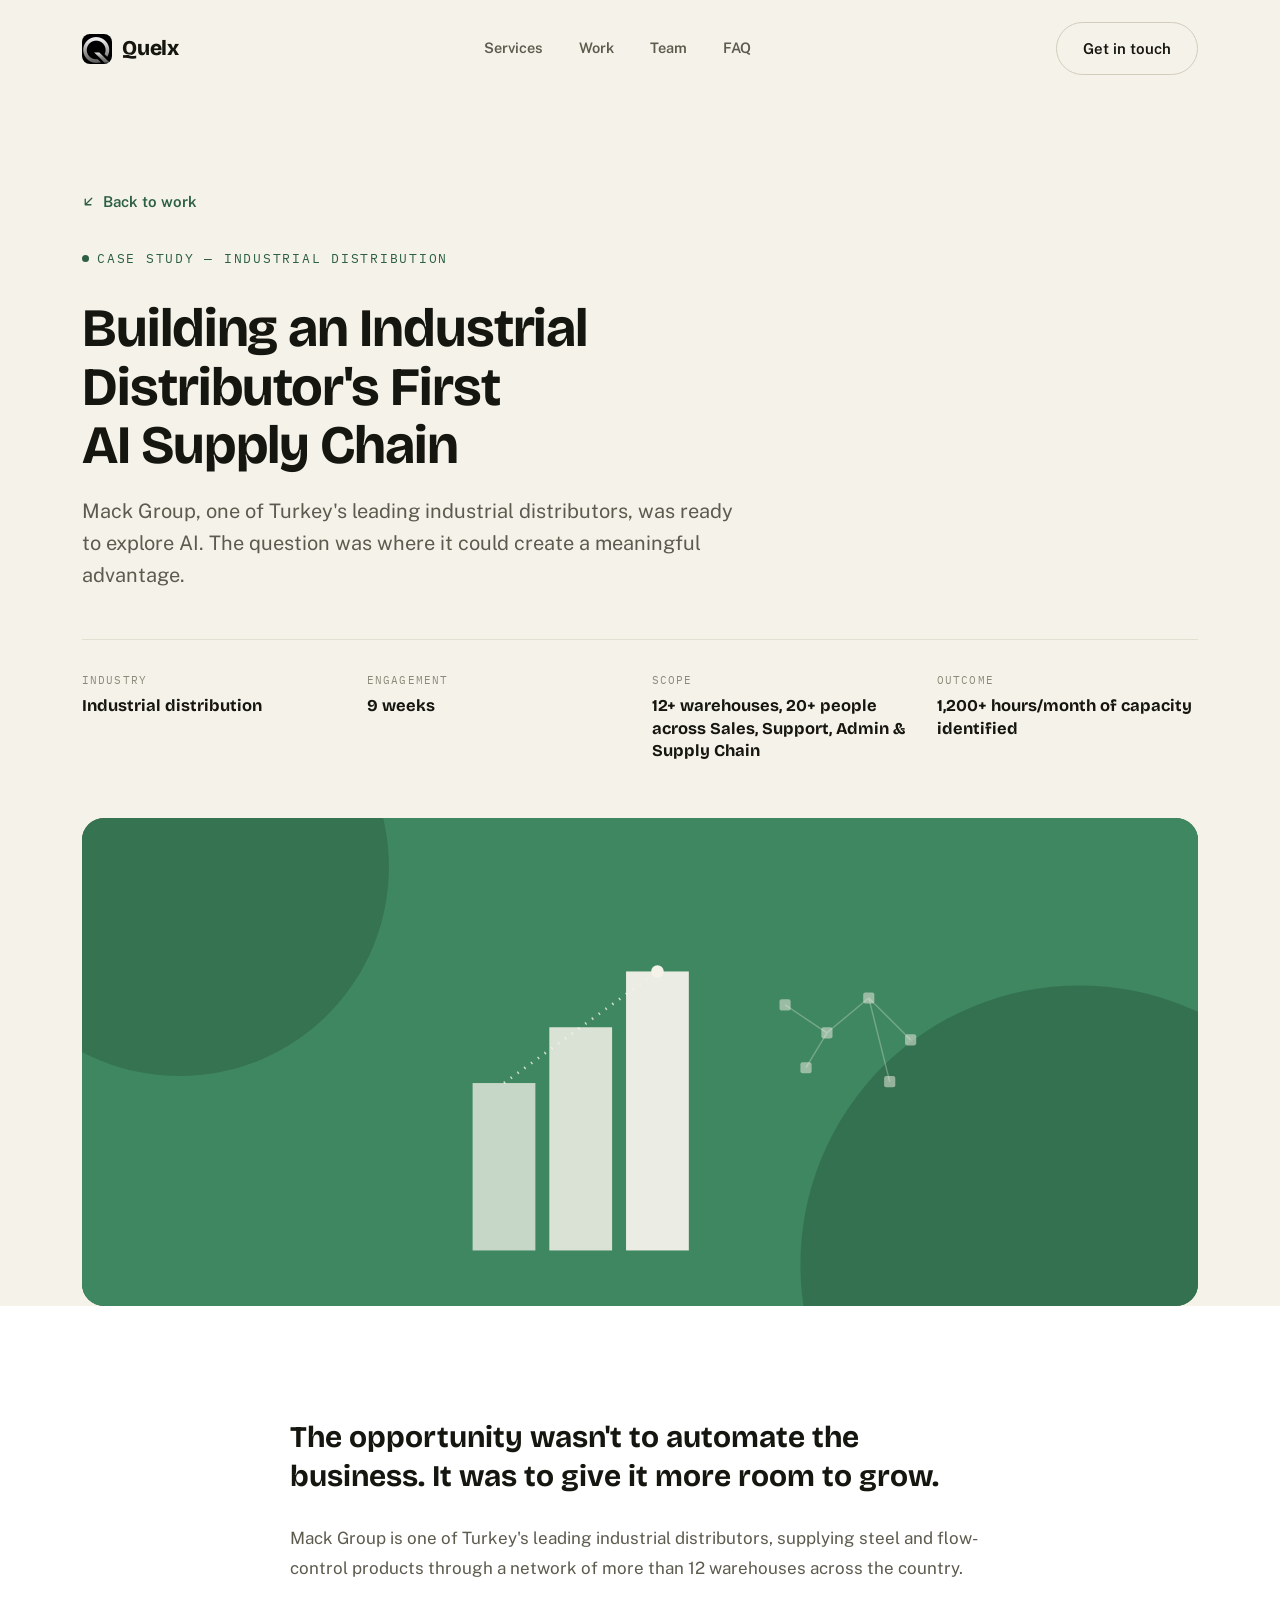
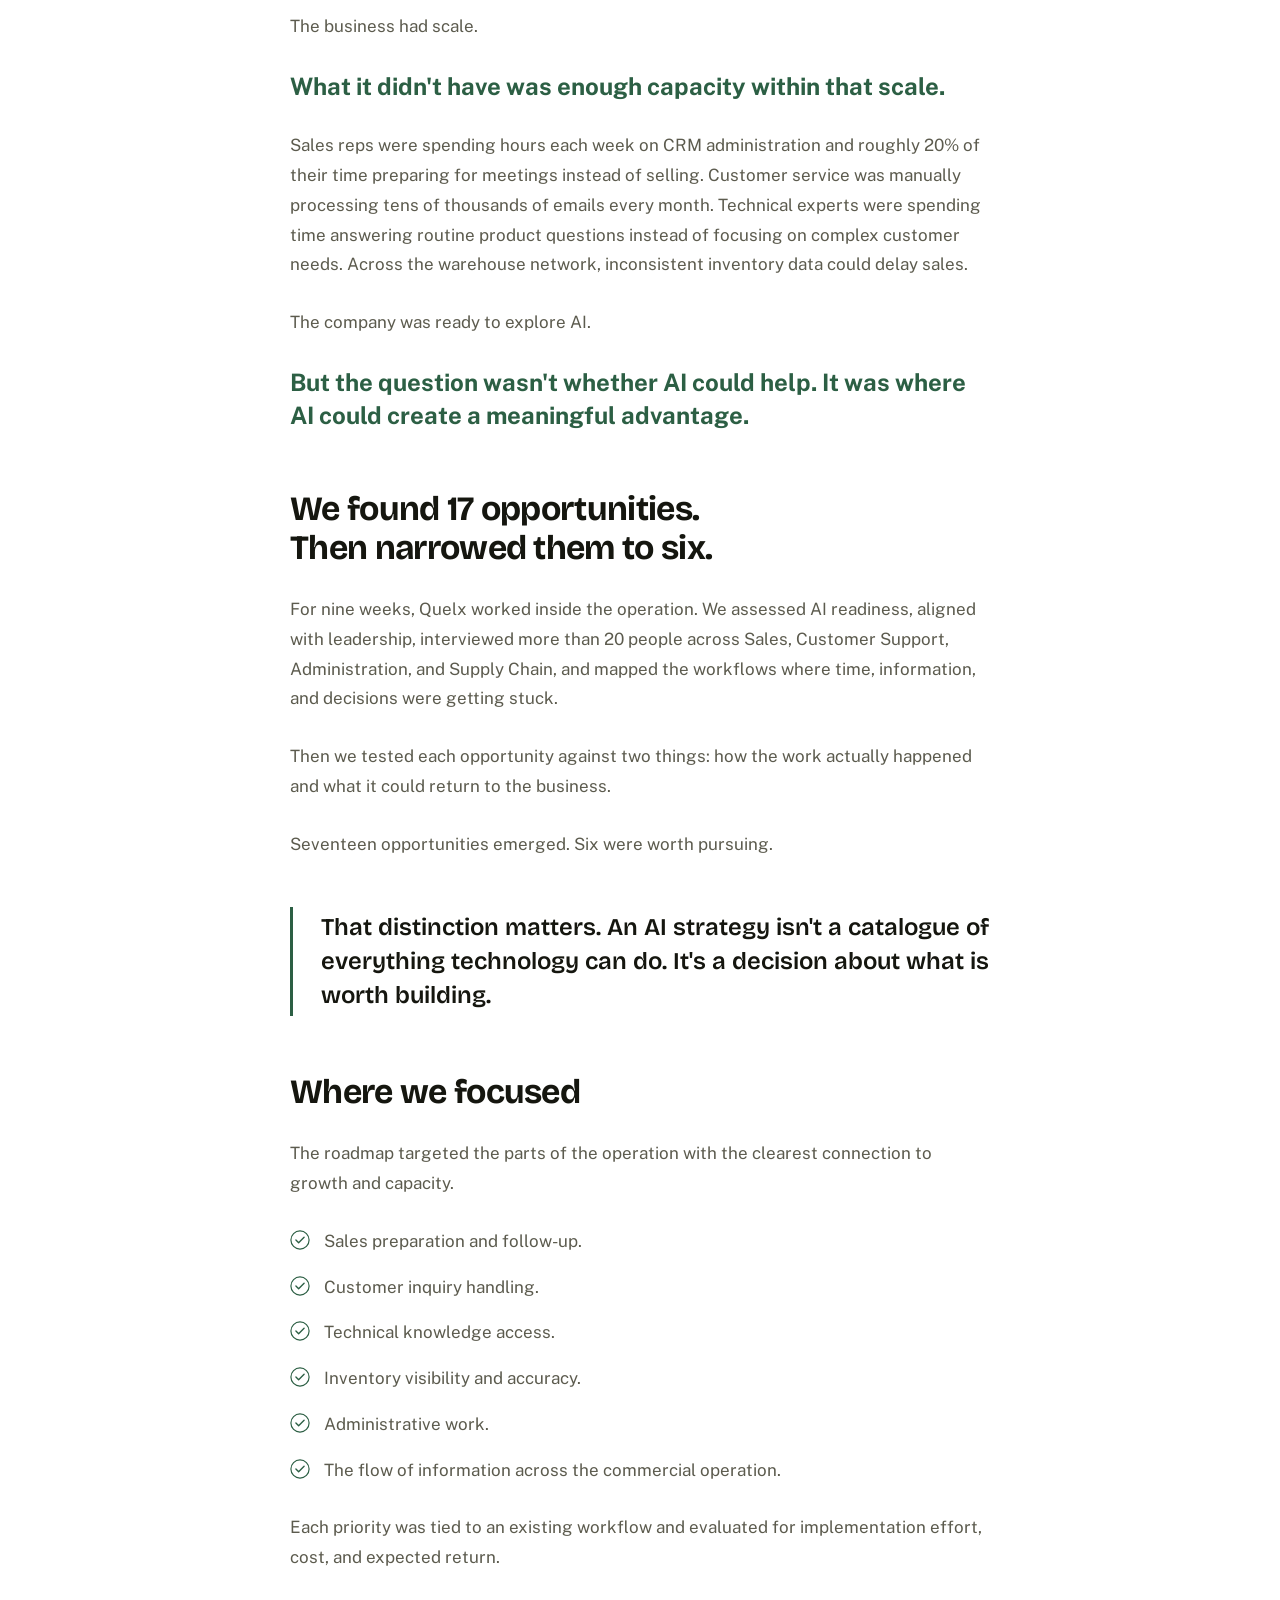
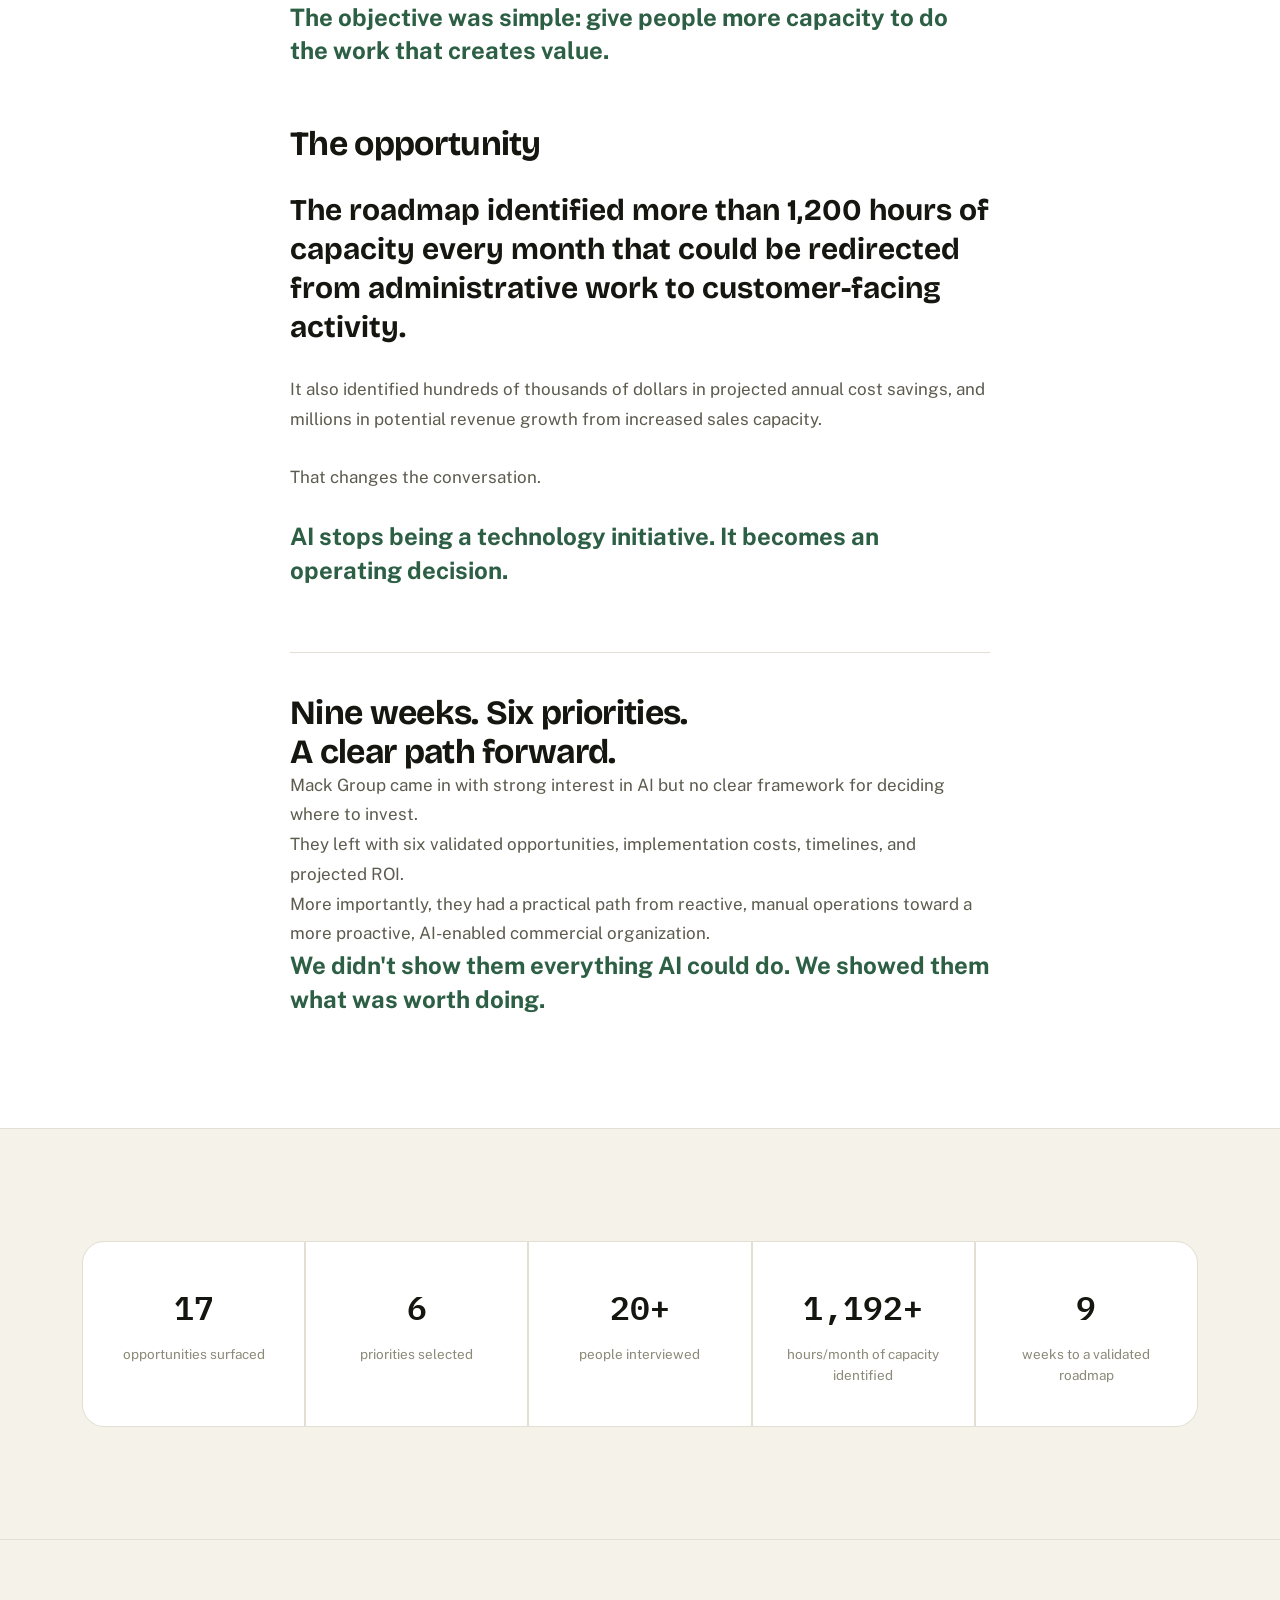
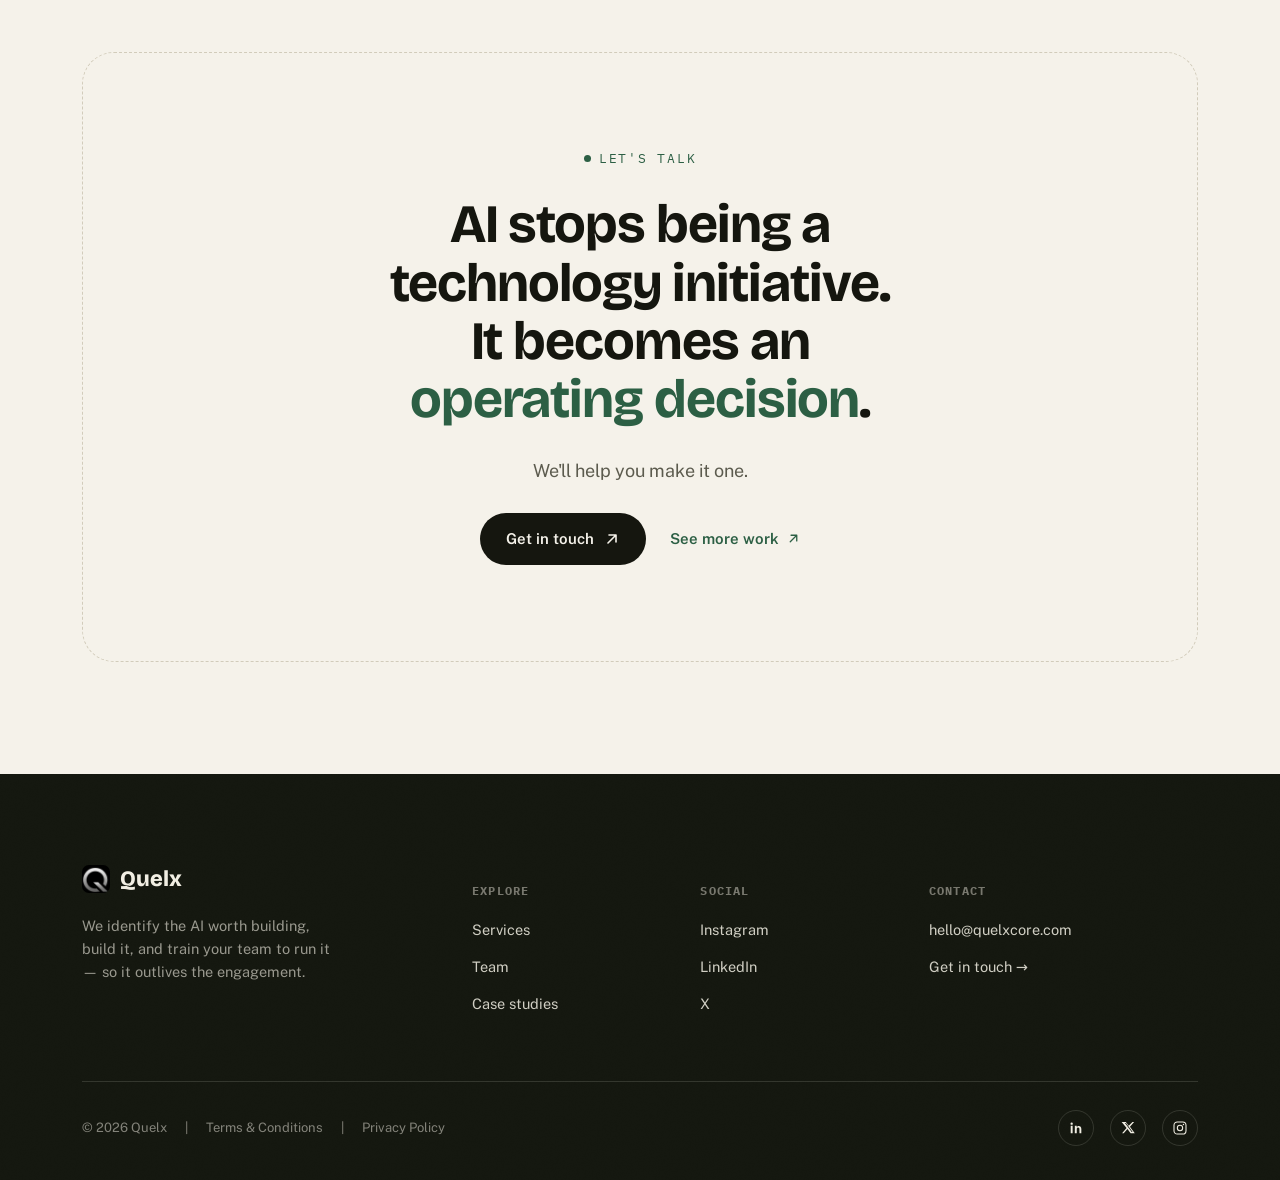
==== commit b3d03808: "Revert "Reapply "Apply QUELX Brand Standards Manual v1.1 across the site"" This reverts commit e9503" ====
--- a/case-studies/mack-group-ai-supply-chain.html
+++ b/case-studies/mack-group-ai-supply-chain.html
@@ -3,21 +3,21 @@
 <head>
 <meta charset="utf-8">
 <meta name="viewport" content="width=device-width,initial-scale=1">
-<title>Building an Industrial Distributor's First AI Supply Chain — QUELX</title>
-<meta name="description" content="How QUELX helped Mack Group, a leading Turkish industrial distributor, find the six AI opportunities worth building — and identified 1,200+ hours of monthly capacity to redirect toward growth — in a nine-week engagement.">
-<meta name="theme-color" content="#000000">
+<title>Building an Industrial Distributor's First AI Supply Chain — Quelx</title>
+<meta name="description" content="How Quelx helped Mack Group, a leading Turkish industrial distributor, find the six AI opportunities worth building — and identified 1,200+ hours of monthly capacity to redirect toward growth — in a nine-week engagement.">
+<meta name="theme-color" content="#F5F2EA">
 <link rel="canonical" href="https://www.quelxcore.com/case-studies/mack-group-ai-supply-chain.html">
 
 <meta property="og:type" content="article">
-<meta property="og:site_name" content="QUELX">
-<meta property="og:title" content="Building an Industrial Distributor's First AI Supply Chain — QUELX">
-<meta property="og:description" content="How QUELX helped Mack Group find the six AI opportunities worth building in a nine-week engagement.">
+<meta property="og:site_name" content="Quelx">
+<meta property="og:title" content="Building an Industrial Distributor's First AI Supply Chain — Quelx">
+<meta property="og:description" content="How Quelx helped Mack Group find the six AI opportunities worth building in a nine-week engagement.">
 <meta property="og:url" content="https://www.quelxcore.com/case-studies/mack-group-ai-supply-chain.html">
 <meta property="og:image" content="https://www.quelxcore.com/assets/img/quelx-logo.png">
 
 <meta name="twitter:card" content="summary">
-<meta name="twitter:title" content="Building an Industrial Distributor's First AI Supply Chain — QUELX">
-<meta name="twitter:description" content="How QUELX helped Mack Group find the six AI opportunities worth building in a nine-week engagement.">
+<meta name="twitter:title" content="Building an Industrial Distributor's First AI Supply Chain — Quelx">
+<meta name="twitter:description" content="How Quelx helped Mack Group find the six AI opportunities worth building in a nine-week engagement.">
 <meta name="twitter:image" content="https://www.quelxcore.com/assets/img/quelx-logo.png">
 
 <link rel="icon" type="image/png" href="/assets/favicon.png">
@@ -31,8 +31,8 @@
 <header id="siteHeader">
   <div class="wrap nav">
     <a href="/" class="brand">
-      <img class="brand-mark" src="/assets/img/quelx-logo.png" alt="QUELX logo">
-      QUELX
+      <img class="brand-mark" src="/assets/img/quelx-logo.png" alt="Quelx logo">
+      Quelx
     </a>
     <nav class="nav-links">
       <a href="/#process">Services</a>
@@ -97,15 +97,15 @@
     <div class="wrap">
       <div class="case-hero-media reveal">
         <svg viewBox="0 0 1600 700" preserveAspectRatio="xMidYMid slice" role="img" aria-label="Abstract illustration of an ascending capacity chart connected to a network of warehouse nodes">
-          <rect width="1600" height="700" fill="#1A1A1C"/>
-          <circle cx="1430" cy="640" r="400" fill="#0E0E0F" opacity=".55"/>
-          <circle cx="140" cy="70" r="300" fill="#000000" opacity=".18"/>
-          <rect x="560" y="380" width="90" height="240" fill="#F5F5F4" opacity=".75"/>
-          <rect x="670" y="300" width="90" height="320" fill="#F5F5F4" opacity=".85"/>
-          <rect x="780" y="220" width="90" height="400" fill="#F5F5F4" opacity=".95"/>
-          <path d="M605 380L715 300L825 220" stroke="#F5F5F4" stroke-width="4" stroke-dasharray="2 10" fill="none" opacity=".8"/>
-          <circle cx="825" cy="220" r="9" fill="#F5F5F4"/>
-          <g fill="#F5F5F4" opacity=".5">
+          <rect width="1600" height="700" fill="#3E8760"/>
+          <circle cx="1430" cy="640" r="400" fill="#2C5F44" opacity=".55"/>
+          <circle cx="140" cy="70" r="300" fill="#15160F" opacity=".18"/>
+          <rect x="560" y="380" width="90" height="240" fill="#F5F2EA" opacity=".75"/>
+          <rect x="670" y="300" width="90" height="320" fill="#F5F2EA" opacity=".85"/>
+          <rect x="780" y="220" width="90" height="400" fill="#F5F2EA" opacity=".95"/>
+          <path d="M605 380L715 300L825 220" stroke="#F5F2EA" stroke-width="4" stroke-dasharray="2 10" fill="none" opacity=".8"/>
+          <circle cx="825" cy="220" r="9" fill="#F5F2EA"/>
+          <g fill="#F5F2EA" opacity=".5">
             <rect x="1000" y="260" width="16" height="16" rx="3"/>
             <rect x="1060" y="300" width="16" height="16" rx="3"/>
             <rect x="1120" y="250" width="16" height="16" rx="3"/>
@@ -113,7 +113,7 @@
             <rect x="1030" y="350" width="16" height="16" rx="3"/>
             <rect x="1150" y="370" width="16" height="16" rx="3"/>
           </g>
-          <g stroke="#F5F5F4" stroke-width="2" opacity=".3">
+          <g stroke="#F5F2EA" stroke-width="2" opacity=".3">
             <line x1="1008" y1="268" x2="1068" y2="308"/>
             <line x1="1068" y1="308" x2="1128" y2="258"/>
             <line x1="1128" y1="258" x2="1188" y2="318"/>
@@ -139,7 +139,7 @@
         <p class="case-punch reveal">But the question wasn't whether AI could help. It was where AI could create a meaningful advantage.</p>
 
         <h2 class="reveal">We found 17 opportunities. Then narrowed them to six.</h2>
-        <p class="reveal">For nine weeks, QUELX worked inside the operation. We assessed AI readiness, aligned with leadership, interviewed more than 20 people across Sales, Customer Support, Administration, and Supply Chain, and mapped the workflows where time, information, and decisions were getting stuck.</p>
+        <p class="reveal">For nine weeks, Quelx worked inside the operation. We assessed AI readiness, aligned with leadership, interviewed more than 20 people across Sales, Customer Support, Administration, and Supply Chain, and mapped the workflows where time, information, and decisions were getting stuck.</p>
         <p class="reveal">Then we tested each opportunity against two things: how the work actually happened and what it could return to the business.</p>
         <p class="reveal">Seventeen opportunities emerged. Six were worth pursuing.</p>
 
@@ -239,10 +239,10 @@
     <div class="footer-top">
       <div>
         <a href="/" class="footer-brand">
-          <img class="footer-mark" src="/assets/img/quelx-logo.png" alt="QUELX logo">
-          QUELX
+          <img class="footer-mark" src="/assets/img/quelx-logo.png" alt="Quelx logo">
+          Quelx
         </a>
-        <p class="footer-tag">We turn operating signal into decisions, and decisions into systems that outlive the engagement.</p>
+        <p class="footer-tag">We identify the AI worth building, build it, and train your team to run it — so it outlives the engagement.</p>
       </div>
       <div class="footer-col">
         <h5>Explore</h5>
@@ -270,7 +270,7 @@
     </div>
     <div class="footer-bottom">
       <div class="footer-legal">
-        <span>© 2026 QUELX</span>
+        <span>© 2026 Quelx</span>
         <span>|</span>
         <a href="/#terms">Terms &amp; Conditions</a>
         <span>|</span>
--- a/assets/css/site.css
+++ b/assets/css/site.css
@@ -1,31 +1,74 @@
-  @import url('https://fonts.googleapis.com/css2?family=Space+Grotesk:wght@500;600;700&family=Inter:wght@400;500;600&family=JetBrains+Mono:wght@400;500;600&display=swap');
+  @import url('https://fonts.googleapis.com/css2?family=Bricolage+Grotesque:opsz,wght@12..96,400..800&family=Public+Sans:wght@400;500;600;700&family=IBM+Plex+Mono:wght@400;500;600&display=swap');
 
   :root{
-    --bg:#000000;
-    --panel:#0E0E0F;
-    --ink:#F5F5F4;
-    --ink-dim:#B9BEC4;
-    --ink-mute:#8B9096;
-    --ink-faint:#5C6066;
-    --accent:#FF8A3D;
-    --accent-ink:#000000;
-    --line:#232326;
-    --line-soft:#1A1A1C;
-    --footer-bg:#0E0E0F;
-    --footer-line: rgba(245,245,244,.12);
-    --radius:2px;
+    --bone:#F5F2EA;
+    --paper:#FFFFFF;
+    --ink:#15160F;
+    --ink-soft:#5C5B4E;
+    --ink-faint:#8B8A79;
+    --moss:#2C5F44;
+    --moss-bright:#3E8760;
+    --moss-tint:#E7EEE6;
+    --clay:#B5713A;
+    --line:#E3DFD2;
+    --line-strong:#D2CCBB;
+    --shadow: 0 1px 2px rgba(21,22,15,.04);
+    --shadow-lift: 0 20px 40px -18px rgba(21,22,15,.28);
+    --footer-bg:#14170F;
+    --footer-ink:#F1EEE3;
+    --footer-line: rgba(241,238,227,.14);
+    --radius-card: 22px;
+    --radius-pill: 999px;
     --maxw: 1180px;
-    color-scheme: dark;
+    color-scheme: light;
+  }
+
+  @media (prefers-color-scheme: dark){
+    :root:not([data-theme="light"]){
+      --bone:#15160F;
+      --paper:#1B1D14;
+      --ink:#F1EEE3;
+      --ink-soft:#C8C5B4;
+      --ink-faint:#8F8D7C;
+      --moss:#5CAE81;
+      --moss-bright:#78C99B;
+      --moss-tint:#20291F;
+      --clay:#D99A5E;
+      --line:#2C2E23;
+      --line-strong:#3A3C2E;
+      --shadow: 0 1px 2px rgba(0,0,0,.3);
+      --shadow-lift: 0 24px 48px -18px rgba(0,0,0,.55);
+      --footer-bg:#0C0D08;
+      --footer-ink:#F1EEE3;
+      --footer-line: rgba(241,238,227,.12);
+    }
+  }
+  :root[data-theme="dark"]{
+    --bone:#15160F;
+    --paper:#1B1D14;
+    --ink:#F1EEE3;
+    --ink-soft:#C8C5B4;
+    --ink-faint:#8F8D7C;
+    --moss:#5CAE81;
+    --moss-bright:#78C99B;
+    --moss-tint:#20291F;
+    --clay:#D99A5E;
+    --line:#2C2E23;
+    --line-strong:#3A3C2E;
+    --shadow: 0 1px 2px rgba(0,0,0,.3);
+    --shadow-lift: 0 24px 48px -18px rgba(0,0,0,.55);
+    --footer-bg:#0C0D08;
+    --footer-ink:#F1EEE3;
+    --footer-line: rgba(241,238,227,.12);
   }
 
   *,*::before,*::after{ box-sizing:border-box; }
   html{ scroll-behavior:smooth; }
-  #process, #work, #team, #faq, #contact{ scroll-margin-top:96px; }
   body{
     margin:0;
-    background:var(--bg);
-    color:var(--ink-dim);
-    font-family:'Inter', ui-sans-serif, system-ui, -apple-system, sans-serif;
+    background:var(--bone);
+    color:var(--ink);
+    font-family:'Public Sans', ui-sans-serif, system-ui, -apple-system, sans-serif;
     font-size:16px;
     line-height:1.55;
     -webkit-font-smoothing:antialiased;
@@ -33,372 +76,362 @@
   img{max-width:100%;display:block;}
   a{color:inherit;text-decoration:none;}
   h1,h2,h3,h4{
-    font-family:'Space Grotesk', ui-sans-serif, system-ui, sans-serif;
+    font-family:'Bricolage Grotesque', ui-sans-serif, system-ui, sans-serif;
     margin:0;
-    font-weight:600;
-    letter-spacing:-0.01em;
-    color:var(--ink);
+    font-weight:700;
+    letter-spacing:-0.02em;
     text-wrap:balance;
   }
   p{margin:0;}
   ul{margin:0;padding:0;list-style:none;}
   button{font:inherit;color:inherit;background:none;border:none;cursor:pointer;}
-  .mono{font-family:'JetBrains Mono', ui-monospace, monospace;}
-  :focus-visible{outline:2px solid var(--accent); outline-offset:3px;}
+  .mono{font-family:'IBM Plex Mono', ui-monospace, monospace;}
+  :focus-visible{outline:2px solid var(--moss-bright); outline-offset:3px;}
 
   .wrap{ max-width:var(--maxw); margin:0 auto; padding:0 32px; }
   .band{ position:relative; }
-  .band-alt{ background:var(--panel); }
+  .band-alt{ background:var(--paper); }
   section{ padding:112px 0; border-bottom:1px solid var(--line); }
   .eyebrow{
-    font-family:'JetBrains Mono', monospace;
-    font-size:12px;
-    letter-spacing:.08em;
+    font-family:'IBM Plex Mono', monospace;
+    font-size:12.5px;
+    letter-spacing:.14em;
     text-transform:uppercase;
-    color:var(--ink-mute);
+    color:var(--moss);
     display:inline-flex;
     align-items:center;
     gap:8px;
-    margin-bottom:16px;
+    margin-bottom:18px;
   }
   .eyebrow::before{
     content:"";
-    width:6px;height:6px;
-    background:var(--ink-mute);
+    width:7px;height:7px;border-radius:50%;
+    background:var(--moss);
     display:inline-block;
   }
 
   /* ---------- Buttons ---------- */
   .btn{
-    display:inline-flex; align-items:center; gap:8px;
-    padding:16px 32px;
-    border-radius:var(--radius);
-    font-family:'Space Grotesk',sans-serif;
-    font-weight:600; font-size:16px;
-    transition:background-color .15s ease-out, border-color .15s ease-out, color .15s ease-out;
+    display:inline-flex; align-items:center; gap:10px;
+    padding:14px 26px;
+    border-radius:var(--radius-pill);
+    font-weight:600; font-size:15px;
+    transition:transform .35s cubic-bezier(.22,1,.36,1), background .25s ease, color .25s ease, box-shadow .25s ease;
     white-space:nowrap;
   }
-  .btn-primary{ background:var(--accent); color:var(--accent-ink); }
-  .btn-primary:hover{ background:#ffa563; }
-  .btn-primary svg{ transition:transform .15s ease-out; }
-  .btn-primary:hover svg{ transform:translate(2px,-2px); }
+  .btn-primary{ background:var(--ink); color:var(--bone); }
+  .btn-primary:hover{ background:var(--moss); color:#fff; transform:translateY(-2px); box-shadow:var(--shadow-lift); }
+  .btn-primary svg{ transition:transform .3s ease; }
+  .btn-primary:hover svg{ transform:translate(3px,-3px); }
   .btn-ghost{
-    border:1px solid var(--line); color:var(--ink);
-  }
-  .btn-ghost:hover{ border-color:var(--ink-mute); }
+    border:1px solid var(--line-strong); color:var(--ink);
+  }
+  .btn-ghost:hover{ border-color:var(--moss); color:var(--moss); }
   .link-arrow{
     display:inline-flex; align-items:center; gap:8px;
-    font-weight:600; color:var(--ink); font-size:16px;
+    font-weight:600; color:var(--moss); font-size:15px;
     position:relative;
   }
-  .link-arrow svg{ transition:transform .15s ease-out; }
-  .link-arrow:hover svg{ transform:translate(3px,-3px); }
+  .link-arrow svg{ transition:transform .3s cubic-bezier(.22,1,.36,1); }
+  .link-arrow:hover svg{ transform:translate(4px,-4px); }
   .link-arrow::after{
-    content:""; position:absolute; left:0; right:0; bottom:-2px; height:1px;
-    background:var(--ink); transform:scaleX(0); transform-origin:right;
-    transition:transform .15s ease-out;
+    content:""; position:absolute; left:0; right:0; bottom:-3px; height:1px;
+    background:var(--moss); transform:scaleX(0); transform-origin:right;
+    transition:transform .3s ease;
   }
   .link-arrow:hover::after{ transform:scaleX(1); transform-origin:left; }
 
   /* ---------- Header ---------- */
   header{
     position:fixed; top:0; left:0; right:0; z-index:100;
-    padding:24px 0;
-    transition:padding .2s ease-out, background-color .2s ease-out, border-color .2s ease-out;
+    padding:22px 0;
+    transition:padding .3s ease, background .3s ease, box-shadow .3s ease, border-color .3s ease;
     border-bottom:1px solid transparent;
   }
   header.scrolled{
-    padding:16px 0;
-    background:var(--bg);
+    padding:14px 0;
+    background:color-mix(in srgb, var(--bone) 88%, transparent);
+    backdrop-filter:blur(14px) saturate(140%);
     border-bottom:1px solid var(--line);
+    box-shadow:var(--shadow);
   }
   .nav{ display:flex; align-items:center; justify-content:space-between; gap:24px; }
-  .brand{ display:flex; align-items:center; gap:8px; font-family:'Space Grotesk',sans-serif; font-weight:700; font-size:20px; letter-spacing:0; text-transform:uppercase; }
-  .brand-mark{ width:32px; height:32px; flex:none; object-fit:cover; border-radius:var(--radius); background:#000; }
-  .nav-links{ display:flex; align-items:center; gap:32px; }
-  .nav-links a{ font-size:14px; font-weight:500; color:var(--ink-dim); transition:color .15s ease-out; position:relative; }
+  .brand{ display:flex; align-items:center; gap:10px; font-family:'Bricolage Grotesque',sans-serif; font-weight:800; font-size:21px; letter-spacing:-0.01em; }
+  .brand-mark{ width:30px; height:30px; flex:none; object-fit:cover; border-radius:8px; background:#0C0D08; }
+  .nav-links{ display:flex; align-items:center; gap:36px; }
+  .nav-links a{ font-size:14.5px; font-weight:600; color:var(--ink-soft); transition:color .2s ease; position:relative; }
   .nav-links a:hover{ color:var(--ink); }
-  .nav-cta{ display:flex; align-items:center; gap:16px; }
+  .nav-cta{ display:flex; align-items:center; gap:18px; }
   .hamburger{ display:none; flex-direction:column; gap:5px; padding:8px; }
-  .hamburger span{ width:22px; height:2px; background:var(--ink); transition:transform .15s ease-out, opacity .15s ease-out; }
+  .hamburger span{ width:22px; height:2px; background:var(--ink); border-radius:2px; transition:transform .3s ease, opacity .3s ease; }
 
   .mobile-menu{
-    position:fixed; inset:0; background:var(--bg); z-index:99;
-    display:flex; flex-direction:column; justify-content:center; gap:24px; padding:32px;
-    transform:translateY(-100%); transition:transform .3s ease-out;
+    position:fixed; inset:0; background:var(--bone); z-index:99;
+    display:flex; flex-direction:column; justify-content:center; gap:28px; padding:32px;
+    transform:translateY(-100%); transition:transform .45s cubic-bezier(.65,0,.35,1);
   }
   .mobile-menu.open{ transform:translateY(0); }
-  .mobile-menu a{ font-family:'Space Grotesk',sans-serif; font-size:34px; font-weight:600; }
-
-  /* ---------- Reveal (cut-reveal: diagonal wipe, no fade-slide) ---------- */
-  .reveal{
-    opacity:0;
-    clip-path: polygon(0 0, 0 0, -16% 100%, -16% 100%);
-    transition:opacity .4s ease-out, clip-path .5s ease-out;
-  }
-  .reveal.in{
-    opacity:1;
-    clip-path: polygon(0 0, 100% 0, 100% 100%, 0 100%);
-  }
+  .mobile-menu a{ font-family:'Bricolage Grotesque',sans-serif; font-size:34px; font-weight:700; }
+
+  /* ---------- Reveal ---------- */
+  .reveal{ opacity:0; transform:translateY(26px); transition:opacity .8s cubic-bezier(.22,1,.36,1), transform .8s cubic-bezier(.22,1,.36,1); }
+  .reveal.in{ opacity:1; transform:translateY(0); }
 
   /* ---------- Hero ---------- */
   .hero{
-    padding:190px 0 96px;
+    padding:190px 0 0;
     border-bottom:none;
     position:relative;
     overflow:hidden;
-    background:var(--panel);
-    clip-path: polygon(0 0, 100% 0, 100% 94%, 0 100%);
-  }
-  .hero-grid{ display:grid; gap:24px; max-width:900px; }
-  .hero h1{ font-size:64px; line-height:1; }
-  .hero h1 em{ font-style:normal; color:var(--accent); }
-  .hero-sub{ font-size:20px; color:var(--ink-dim); max-width:720px; line-height:1.6; }
-  .hero-actions{ display:flex; align-items:center; gap:24px; margin-top:8px; flex-wrap:wrap; }
+  }
+  .hero-grid{ display:grid; gap:28px; max-width:900px; }
+  .hero h1{ font-size:clamp(40px,6.4vw,84px); line-height:0.98; }
+  .hero h1 em{ font-style:normal; color:var(--moss); }
+  .hero-sub{ font-size:clamp(17px,1.6vw,20px); color:var(--ink-soft); max-width:720px; line-height:1.6; white-space:nowrap; }
+  .hero-actions{ display:flex; align-items:center; gap:22px; margin-top:8px; flex-wrap:wrap; }
 
   .marquee-wrap{
-    margin-top:96px; padding:32px 0; border-top:1px solid var(--line); border-bottom:1px solid var(--line);
+    margin-top:96px; padding:34px 0; border-top:1px solid var(--line); border-bottom:1px solid var(--line);
     overflow:hidden; position:relative;
   }
   .marquee-wrap::before, .marquee-wrap::after{
-    content:""; position:absolute; top:0; bottom:0; width:80px; z-index:2; pointer-events:none;
-  }
-  .marquee-wrap::before{ left:0; background:linear-gradient(90deg, var(--bg), transparent); }
-  .marquee-wrap::after{ right:0; background:linear-gradient(270deg, var(--bg), transparent); }
-  .marquee-label{ font-family:'JetBrains Mono',monospace; font-size:12px; letter-spacing:.06em; text-transform:uppercase; color:var(--ink-faint); margin-bottom:24px; }
-  .marquee{ display:flex; gap:64px; width:max-content; animation:scroll 32s linear infinite; }
+    content:""; position:absolute; top:0; bottom:0; width:90px; z-index:2; pointer-events:none;
+  }
+  .marquee-wrap::before{ left:0; background:linear-gradient(90deg, var(--bone), transparent); }
+  .marquee-wrap::after{ right:0; background:linear-gradient(270deg, var(--bone), transparent); }
+  .marquee-label{ font-family:'IBM Plex Mono',monospace; font-size:12px; letter-spacing:.12em; text-transform:uppercase; color:var(--ink-faint); margin-bottom:22px; }
+  .marquee{ display:flex; gap:76px; width:max-content; animation:scroll 32s linear infinite; }
   .marquee-wrap:hover .marquee{ animation-play-state:paused; }
-  .marquee span{ font-family:'Space Grotesk',sans-serif; font-weight:600; font-size:20px; color:var(--ink-faint); white-space:nowrap; }
+  .marquee span{ font-family:'Bricolage Grotesque',sans-serif; font-weight:700; font-size:22px; color:var(--ink-faint); white-space:nowrap; letter-spacing:-0.01em; }
   @keyframes scroll{ from{ transform:translateX(0);} to{ transform:translateX(-50%);} }
 
   /* ---------- Problem section ---------- */
-  .stack-lines{ display:grid; gap:24px; max-width:760px; }
-  .stack-lines p{ font-size:20px; color:var(--ink-mute); line-height:1.5; }
+  .stack-lines{ display:grid; gap:30px; max-width:760px; }
+  .stack-lines p{ font-size:clamp(19px,2vw,26px); color:var(--ink-faint); line-height:1.5; }
   .stack-lines p.strong{ color:var(--ink); }
-  .stack-lines p.punch{ color:var(--ink); font-weight:600; }
+  .stack-lines p.punch{ color:var(--moss); font-weight:700; }
   .resolve{ margin-top:64px; padding-top:56px; border-top:1px solid var(--line); }
-  .resolve h2{ font-size:44px; line-height:1.05; }
-  .resolve .accent{ color:var(--ink); }
-  .resolve p{ margin-top:24px; font-size:16px; color:var(--ink-dim); max-width:560px; }
+  .resolve h2{ font-size:clamp(34px,4.4vw,58px); line-height:1.05; }
+  .resolve .accent{ color:var(--moss); }
+  .resolve p{ margin-top:22px; font-size:18px; color:var(--ink-soft); max-width:560px; }
   .resolve-foot{ display:flex; align-items:center; justify-content:space-between; gap:24px; margin-top:40px; flex-wrap:wrap; }
-  .resolve-foot .tag{ font-family:'JetBrains Mono',monospace; font-size:14px; color:var(--ink-faint); }
+  .resolve-foot .tag{ font-family:'IBM Plex Mono',monospace; font-size:14px; color:var(--ink-faint); }
 
   /* ---------- Process ---------- */
   .section-head{ display:flex; align-items:flex-end; justify-content:space-between; gap:32px; margin-bottom:64px; flex-wrap:wrap; }
-  .section-head h2{ font-size:34px; max-width:640px; }
+  .section-head h2{ font-size:clamp(32px,4vw,50px); max-width:640px; }
   .process-intro{ max-width:620px; margin-bottom:64px; }
-  .process-intro .kicker{ font-size:26px; font-family:'Space Grotesk',sans-serif; font-weight:600; color:var(--ink); margin-bottom:8px; }
-  .process-intro .kicker .accent{ color:var(--ink); }
+  .process-intro .kicker{ font-size:clamp(22px,2.6vw,30px); font-family:'Bricolage Grotesque',sans-serif; font-weight:700; color:var(--ink-soft); margin-bottom:10px; }
+  .process-intro .kicker .accent{ color:var(--moss); }
 
   /* ---------- Roadmap stepper ---------- */
-  .roadmap{ background:var(--panel); border:1px solid var(--line); border-radius:var(--radius); padding:40px 40px 0; }
-  .roadmap-nodes{ position:relative; display:flex; justify-content:space-between; padding:0 8px 40px; }
-  .roadmap-line{ position:absolute; top:23px; left:64px; right:64px; height:1px; background:var(--line); z-index:0; overflow:hidden; }
-  .roadmap-line-fill{ position:absolute; top:0; left:0; height:100%; width:0%; background:var(--accent); transition:width .3s ease-out; }
+  .roadmap{ background:var(--paper); border:1px solid var(--line); border-radius:var(--radius-card); padding:44px 44px 0; }
+  .roadmap-nodes{ position:relative; display:flex; justify-content:space-between; padding:0 6px 40px; }
+  .roadmap-line{ position:absolute; top:23px; left:64px; right:64px; height:2px; background:var(--line-strong); z-index:0; border-radius:2px; overflow:hidden; }
+  .roadmap-line-fill{ position:absolute; top:0; left:0; height:100%; width:0%; background:var(--moss); transition:width .5s cubic-bezier(.22,1,.36,1); }
   .roadmap-node-btn{ position:relative; z-index:1; display:flex; flex-direction:column; align-items:center; gap:12px; background:none; border:none; cursor:pointer; padding:4px; flex:1; }
-  .roadmap-circle{ width:46px; height:46px; border-radius:50%; border:1px solid var(--line); background:var(--panel); display:flex; align-items:center; justify-content:center; font-family:'JetBrains Mono',monospace; font-weight:500; font-size:14px; color:var(--ink-faint); transition:border-color .15s ease-out, color .15s ease-out, background-color .15s ease-out; }
-  .roadmap-node-btn.active .roadmap-circle{ border-color:var(--accent); color:var(--accent); }
-  .roadmap-node-btn.checked .roadmap-circle{ background:var(--ink); border-color:var(--ink); color:#000; }
-  .roadmap-node-btn.checked.active .roadmap-circle{ background:var(--accent); border-color:var(--accent); color:#000; }
+  .roadmap-circle{ width:46px; height:46px; border-radius:50%; border:2px solid var(--line-strong); background:var(--paper); display:flex; align-items:center; justify-content:center; font-family:'IBM Plex Mono',monospace; font-weight:600; font-size:14px; color:var(--ink-faint); transition:border-color .3s ease, box-shadow .3s ease, background .3s ease, color .3s ease; }
+  .roadmap-node-btn.active .roadmap-circle{ border-color:var(--moss); color:var(--moss); box-shadow:0 0 0 6px var(--moss-tint); }
+  .roadmap-node-btn.checked .roadmap-circle{ background:var(--moss); border-color:var(--moss); color:#fff; box-shadow:none; }
+  .roadmap-node-btn.checked.active .roadmap-circle{ box-shadow:0 0 0 6px var(--moss-tint); }
   .roadmap-check{ display:none; width:18px; height:18px; }
   .roadmap-node-btn.checked .roadmap-num{ display:none; }
   .roadmap-node-btn.checked .roadmap-check{ display:block; }
-  .roadmap-label{ font-size:14px; font-weight:500; color:var(--ink-faint); transition:color .15s ease-out; text-align:center; }
+  .roadmap-label{ font-size:14px; font-weight:700; color:var(--ink-faint); transition:color .3s ease; text-align:center; }
   .roadmap-node-btn.active .roadmap-label{ color:var(--ink); }
   .roadmap-sub{ font-size:12px; color:var(--ink-faint); display:none; }
-  .step-panels{ border-top:1px solid var(--line); padding:40px 0 40px; }
-  .step-panel{ display:none; }
-  .step-panel.active{ display:block; animation:stepIn .2s ease-out; }
-  @keyframes stepIn{ from{ opacity:0;} to{ opacity:1;} }
+  .step-panels{ border-top:1px solid var(--line); padding:48px 0 48px; }
+  .step-panel{ display:none; animation:stepIn .5s ease; }
+  .step-panel.active{ display:block; }
+  @keyframes stepIn{ from{ opacity:0; transform:translateY(10px);} to{ opacity:1; transform:translateY(0);} }
   .step-head{ max-width:680px; }
-  .step-index{ font-family:'JetBrains Mono',monospace; font-size:13px; color:var(--accent); letter-spacing:.06em; text-transform:uppercase; }
-  .step-title{ font-size:34px; margin-top:12px; }
-  .step-tagline{ font-size:16px; font-weight:500; color:var(--ink-dim); margin-top:8px; }
-  .step-desc{ margin-top:16px; color:var(--ink-dim); font-size:16px; line-height:1.75; }
-  .step-what{ margin-top:40px; font-family:'JetBrains Mono',monospace; font-size:12px; letter-spacing:.08em; text-transform:uppercase; color:var(--ink-faint); padding-bottom:24px; border-bottom:1px solid var(--line); }
-  .step-list{ margin-top:24px; display:grid; grid-template-columns:1fr 1fr; gap:24px 40px; }
-  .step-list-item{ display:flex; gap:16px; }
-  .step-list-icon{ width:20px; height:20px; flex:none; margin-top:2px; color:var(--ink-mute); }
-  .step-list-item h4{ font-size:16px; font-weight:600; font-family:'Inter',sans-serif; color:var(--ink); margin-bottom:4px; letter-spacing:0; }
-  .step-list-item p{ font-size:14px; color:var(--ink-mute); line-height:1.65; }
-  .step-nav{ margin-top:40px; display:flex; justify-content:flex-end; }
+  .step-index{ font-family:'IBM Plex Mono',monospace; font-size:13px; color:var(--moss); letter-spacing:.1em; text-transform:uppercase; }
+  .step-title{ font-size:clamp(28px,3.6vw,42px); margin-top:12px; }
+  .step-tagline{ font-size:18px; font-weight:600; color:var(--ink-soft); margin-top:10px; }
+  .step-desc{ margin-top:20px; color:var(--ink-soft); font-size:15.5px; line-height:1.75; }
+  .step-what{ margin-top:40px; font-family:'IBM Plex Mono',monospace; font-size:12px; letter-spacing:.12em; text-transform:uppercase; color:var(--ink-faint); padding-bottom:22px; border-bottom:1px solid var(--line); }
+  .step-list{ margin-top:26px; display:grid; grid-template-columns:1fr 1fr; gap:28px 40px; }
+  .step-list-item{ display:flex; gap:14px; }
+  .step-list-icon{ width:22px; height:22px; flex:none; margin-top:2px; color:var(--moss); }
+  .step-list-item h4{ font-size:15.5px; font-weight:700; font-family:'Public Sans',sans-serif; margin-bottom:5px; letter-spacing:0; }
+  .step-list-item p{ font-size:14px; color:var(--ink-soft); line-height:1.65; }
+  .step-nav{ margin-top:48px; display:flex; justify-content:flex-end; }
 
   /* ---------- Stats ---------- */
-  .stats-grid{ display:grid; grid-template-columns:repeat(5,1fr); gap:1px; background:var(--line); border:1px solid var(--line); border-radius:var(--radius); overflow:hidden; }
-  .stat{ background:var(--panel); padding:40px 24px; text-align:center; }
-  .stat-num{ font-family:'JetBrains Mono',monospace; font-weight:600; font-size:34px; color:var(--ink); }
-  .stat-label{ margin-top:8px; font-size:13px; color:var(--ink-faint); }
+  .stats-grid{ display:grid; grid-template-columns:repeat(5,1fr); gap:2px; background:var(--line); border:1px solid var(--line); border-radius:var(--radius-card); overflow:hidden; }
+  .stat{ background:var(--paper); padding:40px 26px; text-align:center; }
+  .stat-num{ font-family:'IBM Plex Mono',monospace; font-weight:600; font-size:clamp(26px,2.6vw,38px); color:var(--ink); }
+  .stat-label{ margin-top:10px; font-size:13.5px; color:var(--ink-faint); }
 
   /* ---------- Testimonials ---------- */
-  .testi-grid{ display:grid; grid-template-columns:1fr 1fr; gap:24px; }
-  .testi-card{ background:var(--panel); border:1px solid var(--line); border-radius:var(--radius); padding:40px; display:flex; flex-direction:column; gap:24px; }
-  .testi-quote{ font-family:'Space Grotesk',sans-serif; font-size:20px; line-height:1.4; font-weight:500; color:var(--ink); }
-  .testi-who{ display:flex; align-items:center; gap:16px; }
-  .testi-avatar{ width:40px; height:40px; border-radius:50%; background:var(--line-soft); display:flex; align-items:center; justify-content:center; font-family:'JetBrains Mono',monospace; font-weight:500; font-size:13px; color:var(--ink-dim); flex:none; }
-  .testi-name{ font-weight:600; font-size:14px; color:var(--ink); }
-  .testi-role{ font-size:13px; color:var(--ink-faint); }
+  .testi-grid{ display:grid; grid-template-columns:1fr 1fr; gap:28px; }
+  .testi-card{ background:var(--paper); border:1px solid var(--line); border-radius:var(--radius-card); padding:44px; display:flex; flex-direction:column; gap:28px; transition:box-shadow .35s ease, transform .35s ease; }
+  .testi-card:hover{ box-shadow:var(--shadow-lift); transform:translateY(-4px); }
+  .testi-quote{ font-family:'Bricolage Grotesque',sans-serif; font-size:22px; line-height:1.4; font-weight:500; }
+  .testi-who{ display:flex; align-items:center; gap:14px; }
+  .testi-avatar{ width:44px; height:44px; border-radius:50%; background:var(--moss-tint); display:flex; align-items:center; justify-content:center; font-family:'IBM Plex Mono',monospace; font-weight:600; color:var(--moss); flex:none; }
+  .testi-name{ font-weight:700; font-size:14.5px; }
+  .testi-role{ font-size:13.5px; color:var(--ink-faint); }
 
   /* ---------- Case studies ---------- */
-  .case-grid{ display:grid; grid-template-columns:repeat(3,1fr); gap:24px; }
-  .case-card{ display:flex; flex-direction:column; gap:16px; text-decoration:none; }
-  .case-media{ aspect-ratio:4/3; border-radius:var(--radius); overflow:hidden; position:relative; background:var(--panel); }
+  .case-grid{ display:grid; grid-template-columns:repeat(3,1fr); gap:26px; }
+  .case-card{ display:flex; flex-direction:column; gap:22px; text-decoration:none; }
+  .case-media{ aspect-ratio:4/3; border-radius:var(--radius-card); overflow:hidden; position:relative; background:var(--moss); }
   .case-media svg{ position:absolute; inset:0; width:100%; height:100%; }
   .case-media img.grain{ position:absolute; inset:0; width:100%; height:100%; object-fit:cover; opacity:.5; mix-blend-mode:overlay; }
-  .case-card:hover .case-media svg .zoom{ transform:scale(1.03); }
-  .case-media svg .zoom{ transform-origin:center; transition:transform .3s ease-out; }
-  .case-tag{ position:absolute; top:16px; left:16px; background:#000; color:var(--ink); font-family:'JetBrains Mono',monospace; font-size:11px; letter-spacing:.06em; text-transform:uppercase; padding:6px 10px; border-radius:var(--radius); border:1px solid var(--line); }
-  .case-card h3{ font-size:20px; line-height:1.25; color:var(--ink); }
-  .case-card p{ color:var(--ink-mute); font-size:14px; line-height:1.6; }
-  .case-card .link-arrow{ margin-top:2px; font-size:14px; }
+  .case-card:hover .case-media svg .zoom{ transform:scale(1.08); }
+  .case-media svg .zoom{ transform-origin:center; transition:transform .6s cubic-bezier(.22,1,.36,1); }
+  .case-tag{ position:absolute; top:18px; left:18px; background:rgba(21,22,15,.55); color:#fff; font-family:'IBM Plex Mono',monospace; font-size:11.5px; letter-spacing:.08em; text-transform:uppercase; padding:6px 12px; border-radius:var(--radius-pill); backdrop-filter:blur(6px); }
+  .case-card h3{ font-size:21px; line-height:1.25; }
+  .case-card p{ color:var(--ink-soft); font-size:14.5px; line-height:1.6; }
+  .case-card .link-arrow{ margin-top:2px; }
 
   /* ---------- Team ---------- */
   .team-intro{ max-width:720px; margin-bottom:56px; }
-  .team-intro h2{ font-size:34px; margin-top:2px; }
-  .team-intro p{ margin-top:16px; color:var(--ink-dim); font-size:16px; line-height:1.7; }
-  .team-person{ display:grid; grid-template-columns:.85fr 1.3fr; gap:48px; align-items:center; background:var(--panel); border:1px solid var(--line); border-radius:var(--radius); padding:40px; }
-  .team-photo{ position:relative; aspect-ratio:4/5; border-radius:var(--radius); overflow:hidden; background:var(--line-soft); }
+  .team-intro h2{ font-size:clamp(32px,4vw,50px); margin-top:2px; }
+  .team-intro p{ margin-top:20px; color:var(--ink-soft); font-size:16.5px; line-height:1.7; }
+  .team-person{ display:grid; grid-template-columns:.85fr 1.3fr; gap:52px; align-items:center; background:var(--paper); border:1px solid var(--line); border-radius:var(--radius-card); padding:44px; }
+  .team-photo{ position:relative; aspect-ratio:4/5; border-radius:16px; overflow:hidden; background:#2C5F44; }
   .team-photo-placeholder{ position:absolute; inset:0; width:100%; height:100%; }
   .team-photo-img{ position:absolute; inset:0; width:100%; height:100%; object-fit:cover; }
-  .team-photo-upload{ position:absolute; inset:0; display:flex; flex-direction:column; align-items:center; justify-content:center; gap:8px; color:var(--ink); text-align:center; font-size:13px; font-weight:500; cursor:pointer; background:rgba(0,0,0,.5); opacity:0; transition:opacity .15s ease-out; }
-  .team-photo.empty .team-photo-upload{ opacity:1; }
+  .team-photo-upload{ position:absolute; inset:0; display:flex; flex-direction:column; align-items:center; justify-content:center; gap:10px; color:#fff; text-align:center; font-size:13px; font-weight:600; letter-spacing:.02em; cursor:pointer; background:rgba(20,22,15,.28); opacity:0; transition:opacity .25s ease, background .25s ease; }
+  .team-photo.empty .team-photo-upload{ opacity:1; background:rgba(20,22,15,.42); }
   .team-photo.filled .team-photo-upload{ opacity:0; }
-  .team-photo.filled:hover .team-photo-upload, .team-photo.filled:focus-within .team-photo-upload{ opacity:1; }
-  .team-photo.dragging .team-photo-upload{ opacity:1; }
-  .team-photo.dragging{ outline:1px solid var(--accent); outline-offset:-1px; }
-  .team-info h3{ font-size:26px; }
-  .team-role{ display:inline-block; font-family:'JetBrains Mono',monospace; font-size:12px; letter-spacing:.06em; text-transform:uppercase; color:var(--ink-mute); margin-top:8px; }
-  .team-bio{ margin-top:20px; color:var(--ink-dim); font-size:16px; line-height:1.75; }
+  .team-photo.filled:hover .team-photo-upload, .team-photo.filled:focus-within .team-photo-upload{ opacity:1; background:rgba(20,22,15,.5); }
+  .team-photo-upload:hover{ background:rgba(20,22,15,.55); }
+  .team-photo.dragging .team-photo-upload{ opacity:1; background:rgba(62,135,96,.55); }
+  .team-photo.dragging{ outline:2px dashed var(--moss-bright); outline-offset:-2px; }
+  .team-info h3{ font-size:clamp(24px,2.6vw,30px); }
+  .team-role{ display:inline-block; font-family:'IBM Plex Mono',monospace; font-size:12.5px; letter-spacing:.1em; text-transform:uppercase; color:var(--moss); margin-top:10px; }
+  .team-bio{ margin-top:22px; color:var(--ink-soft); font-size:15.5px; line-height:1.75; }
   .team-bio + .team-bio{ margin-top:16px; }
-  .team-bio-note{ margin-top:16px; padding-top:16px; border-top:1px solid var(--line); font-size:14px; font-style:italic; color:var(--ink-faint); line-height:1.65; }
+  .team-bio-note{ margin-top:20px; padding-top:20px; border-top:1px solid var(--line); font-size:14.5px; font-style:italic; color:var(--ink-faint); line-height:1.65; }
 
   /* ---------- Legal page ---------- */
-  .legal-page{ background:var(--bg); min-height:100vh; }
-  .legal-header{ position:static; padding:24px 0; border-bottom:1px solid var(--line); background:none; }
+  .legal-page{ background:var(--bone); min-height:100vh; }
+  .legal-header{ position:static; padding:22px 0; border-bottom:1px solid var(--line); background:none; backdrop-filter:none; }
   .legal-header .nav{ justify-content:space-between; }
   .terms-back{ font-size:14px; }
   .legal-wrap{ max-width:760px; padding-top:72px; padding-bottom:96px; }
-  .legal-title{ font-size:44px; margin-top:8px; }
-  .legal-updated{ margin-top:16px; color:var(--ink-faint); font-size:13px; font-family:'JetBrains Mono',monospace; }
-  .legal-body{ margin-top:56px; display:flex; flex-direction:column; gap:32px; }
-  .legal-body section{ border-bottom:1px solid var(--line); padding-bottom:32px; }
+  .legal-title{ font-size:clamp(32px,4.4vw,52px); margin-top:12px; }
+  .legal-updated{ margin-top:14px; color:var(--ink-faint); font-size:13.5px; font-family:'IBM Plex Mono',monospace; }
+  .legal-body{ margin-top:56px; display:flex; flex-direction:column; gap:34px; }
+  .legal-body section{ border-bottom:1px solid var(--line); padding-bottom:34px; }
   .legal-body section:last-child{ border-bottom:none; padding-bottom:0; }
-  .legal-body h3{ font-size:20px; margin-bottom:8px; }
-  .legal-body p{ color:var(--ink-dim); font-size:16px; line-height:1.75; }
-  .legal-body .legal-contact{ margin-top:8px; }
-  .legal-body a{ color:var(--ink); font-weight:600; text-decoration:underline; text-underline-offset:3px; }
+  .legal-body h3{ font-size:19px; margin-bottom:12px; }
+  .legal-body p{ color:var(--ink-soft); font-size:15.5px; line-height:1.75; }
+  .legal-body .legal-contact{ margin-top:10px; }
+  .legal-body a{ color:var(--moss); font-weight:600; text-decoration:underline; text-underline-offset:3px; }
   .legal-page .team-quote{ margin-top:80px; padding-top:48px; }
 
   /* ---------- Work with us ---------- */
-  .work-page-wrap{ max-width:1120px; padding-top:64px; padding-bottom:112px; display:grid; grid-template-columns:.85fr 1.15fr; gap:64px; align-items:start; }
-  .work-hero h1{ font-size:34px; line-height:1.15; margin-top:8px; }
-  .work-hero > p{ margin-top:16px; color:var(--ink-dim); font-size:16px; line-height:1.75; }
-  .work-info{ margin-top:40px; display:flex; flex-direction:column; gap:16px; padding-top:32px; border-top:1px solid var(--line); }
-  .work-info-item{ display:flex; gap:16px; align-items:flex-start; font-size:14px; color:var(--ink-dim); }
-  .work-info-item svg{ flex:none; margin-top:1px; color:var(--ink-mute); }
-  .work-info-item strong{ color:var(--ink); font-weight:600; display:block; font-size:12px; text-transform:uppercase; letter-spacing:.06em; font-family:'JetBrains Mono',monospace; margin-bottom:4px; }
-  .work-form{ background:var(--panel); border:1px solid var(--line); border-radius:var(--radius); padding:40px; }
-  .form-row{ display:grid; grid-template-columns:1fr 1fr; gap:16px; }
-  .form-field{ margin-bottom:16px; display:flex; flex-direction:column; gap:8px; }
-  .form-field label{ font-size:13px; font-weight:500; color:var(--ink); }
-  .form-field label .req{ color:var(--accent); }
-  .form-field input, .form-field select, .form-field textarea{ font:inherit; font-size:16px; padding:12px 16px; border-radius:var(--radius); border:1px solid var(--line); background:var(--bg); color:var(--ink); width:100%; transition:border-color .15s ease-out; }
-  .form-field select{ appearance:none; background-image:url("data:image/svg+xml,%3Csvg xmlns='http://www.w3.org/2000/svg' width='14' height='14' viewBox='0 0 16 16' fill='none'%3E%3Cpath d='M4 6l4 4 4-4' stroke='%238B9096' stroke-width='1.6' stroke-linecap='round' stroke-linejoin='round'/%3E%3C/svg%3E"); background-repeat:no-repeat; background-position:right 16px center; padding-right:40px; }
-  .form-field input:focus, .form-field select:focus, .form-field textarea:focus{ outline:none; border-color:var(--accent); }
+  .work-page-wrap{ max-width:1120px; padding-top:64px; padding-bottom:110px; display:grid; grid-template-columns:.85fr 1.15fr; gap:64px; align-items:start; }
+  .work-hero h1{ font-size:clamp(28px,3.6vw,42px); line-height:1.12; margin-top:12px; }
+  .work-hero > p{ margin-top:20px; color:var(--ink-soft); font-size:16px; line-height:1.75; }
+  .work-info{ margin-top:40px; display:flex; flex-direction:column; gap:20px; padding-top:32px; border-top:1px solid var(--line); }
+  .work-info-item{ display:flex; gap:14px; align-items:flex-start; font-size:14.5px; color:var(--ink-soft); }
+  .work-info-item svg{ flex:none; margin-top:1px; color:var(--moss); }
+  .work-info-item strong{ color:var(--ink); font-weight:600; display:block; font-size:11.5px; text-transform:uppercase; letter-spacing:.08em; font-family:'IBM Plex Mono',monospace; margin-bottom:4px; }
+  .work-form{ background:var(--paper); border:1px solid var(--line); border-radius:var(--radius-card); padding:40px; }
+  .form-row{ display:grid; grid-template-columns:1fr 1fr; gap:20px; }
+  .form-field{ margin-bottom:20px; display:flex; flex-direction:column; gap:8px; }
+  .form-field label{ font-size:13px; font-weight:600; color:var(--ink); }
+  .form-field label .req{ color:var(--moss); }
+  .form-field input, .form-field select, .form-field textarea{ font:inherit; font-size:15px; padding:12px 14px; border-radius:10px; border:1px solid var(--line-strong); background:var(--bone); color:var(--ink); width:100%; transition:border-color .2s ease, box-shadow .2s ease; }
+  .form-field select{ appearance:none; background-image:url("data:image/svg+xml,%3Csvg xmlns='http://www.w3.org/2000/svg' width='14' height='14' viewBox='0 0 16 16' fill='none'%3E%3Cpath d='M4 6l4 4 4-4' stroke='%235C5B4E' stroke-width='1.6' stroke-linecap='round' stroke-linejoin='round'/%3E%3C/svg%3E"); background-repeat:no-repeat; background-position:right 14px center; padding-right:36px; }
+  .form-field input:focus, .form-field select:focus, .form-field textarea:focus{ outline:none; border-color:var(--moss); box-shadow:0 0 0 3px var(--moss-tint); }
   .form-field textarea{ min-height:120px; resize:vertical; }
-  .form-field input:invalid:not(:placeholder-shown){ border-color:var(--ink-faint); }
-  .form-submit-row{ margin-top:8px; display:flex; align-items:center; gap:16px; flex-wrap:wrap; }
+  .form-field input:invalid:not(:placeholder-shown){ border-color:#B5713A; }
+  .form-submit-row{ margin-top:8px; display:flex; align-items:center; gap:18px; flex-wrap:wrap; }
   .form-note{ font-size:13px; color:var(--ink-faint); }
-  .form-success{ display:none; margin-top:16px; padding:16px; border-radius:var(--radius); border:1px solid var(--line); color:var(--ink); font-size:14px; font-weight:500; }
+  .form-success{ display:none; margin-top:20px; padding:16px 18px; border-radius:12px; background:var(--moss-tint); color:var(--moss); font-size:14.5px; font-weight:600; }
   .form-success.show{ display:block; }
   .team-quote{ margin-top:72px; padding-top:56px; border-top:1px solid var(--line); text-align:center; }
-  .team-quote-main{ font-family:'Space Grotesk',sans-serif; font-weight:600; font-size:34px; line-height:1.3; max-width:820px; margin:0 auto; }
-  .team-quote-sub{ margin-top:16px; font-size:16px; color:var(--ink-dim); }
-  .team-quote-sub .dots{ color:var(--ink-faint); letter-spacing:.05em; }
+  .team-quote-main{ font-family:'Bricolage Grotesque',sans-serif; font-weight:700; font-size:clamp(24px,3.2vw,36px); line-height:1.3; max-width:820px; margin:0 auto; letter-spacing:-0.01em; }
+  .team-quote-sub{ margin-top:16px; font-size:17px; color:var(--ink-soft); }
+  .team-quote-sub .dots{ color:var(--moss); letter-spacing:.05em; }
 
   /* ---------- FAQ ---------- */
   .faq-layout{ display:grid; grid-template-columns:.85fr 1.15fr; gap:64px; }
-  .faq-intro h2{ font-size:34px; }
-  .faq-intro p{ margin-top:16px; color:var(--ink-dim); font-size:16px; max-width:380px; }
+  .faq-intro h2{ font-size:clamp(32px,4vw,50px); }
+  .faq-intro p{ margin-top:18px; color:var(--ink-soft); font-size:17px; max-width:380px; }
   .faq-item{ border-bottom:1px solid var(--line); }
-  .faq-q{ width:100%; display:flex; align-items:center; justify-content:space-between; gap:16px; padding:24px 0; text-align:left; }
-  .faq-q h4{ font-size:16px; font-weight:600; font-family:'Inter',sans-serif; color:var(--ink); letter-spacing:0; }
-  .faq-plus{ width:20px; height:20px; flex:none; position:relative; }
-  .faq-plus::before, .faq-plus::after{ content:""; position:absolute; background:var(--ink-mute); transition:transform .2s ease-out, background-color .15s ease-out; }
-  .faq-plus::before{ width:100%; height:1px; top:50%; left:0; transform:translateY(-50%); }
-  .faq-plus::after{ height:100%; width:1px; left:50%; top:0; transform:translateX(-50%); }
+  .faq-q{ width:100%; display:flex; align-items:center; justify-content:space-between; gap:20px; padding:26px 0; text-align:left; }
+  .faq-q h4{ font-size:17.5px; font-weight:600; font-family:'Public Sans',sans-serif; letter-spacing:0; }
+  .faq-plus{ width:22px; height:22px; flex:none; position:relative; }
+  .faq-plus::before, .faq-plus::after{ content:""; position:absolute; background:var(--ink); border-radius:2px; transition:transform .35s ease, background .3s ease; }
+  .faq-plus::before{ width:100%; height:2px; top:50%; left:0; transform:translateY(-50%); }
+  .faq-plus::after{ height:100%; width:2px; left:50%; top:0; transform:translateX(-50%); }
   .faq-item.open .faq-plus::after{ transform:translateX(-50%) rotate(90deg); opacity:0; }
-  .faq-item.open .faq-plus::before{ background:var(--ink); }
-  .faq-a-wrap{ display:grid; grid-template-rows:0fr; transition:grid-template-rows .3s ease-out; }
+  .faq-item.open .faq-plus::before{ background:var(--moss); }
+  .faq-a-wrap{ display:grid; grid-template-rows:0fr; transition:grid-template-rows .4s cubic-bezier(.22,1,.36,1); }
   .faq-item.open .faq-a-wrap{ grid-template-rows:1fr; }
   .faq-a-inner{ overflow:hidden; }
-  .faq-a-inner p{ padding-bottom:24px; color:var(--ink-dim); font-size:16px; max-width:560px; line-height:1.65; }
+  .faq-a-inner p{ padding-bottom:26px; color:var(--ink-soft); font-size:15.5px; max-width:560px; line-height:1.65; }
   .faq-a-inner p:not(:last-child){ padding-bottom:12px; }
   .faq-a-inner p.faq-strong{ font-weight:600; color:var(--ink); }
 
   /* ---------- Final CTA ---------- */
   .final-cta{ border-bottom:none; }
   .cta-box{
-    border:1px solid var(--line); border-radius:var(--radius);
-    padding:96px 48px; text-align:center; display:flex; flex-direction:column; align-items:center; gap:24px;
+    border:1px dashed var(--line-strong); border-radius:32px;
+    padding:96px 48px; text-align:center; display:flex; flex-direction:column; align-items:center; gap:28px;
     position:relative; overflow:hidden;
   }
-  .cta-box h2{ font-size:44px; max-width:780px; line-height:1.08; }
-  .cta-box .accent{ color:var(--ink); }
-  .cta-box p{ color:var(--ink-dim); font-size:16px; }
-  .cta-box .cta-note{ font-size:14px; color:var(--ink-faint); max-width:460px; margin-top:-8px; }
+  .cta-box h2{ font-size:clamp(32px,4.6vw,54px); max-width:780px; line-height:1.08; }
+  .cta-box .accent{ color:var(--moss); }
+  .cta-box p{ color:var(--ink-soft); font-size:18px; }
+  .cta-box .cta-note{ font-size:14.5px; color:var(--ink-faint); max-width:460px; margin-top:-8px; }
   .cta-actions{ display:flex; align-items:center; gap:24px; flex-wrap:wrap; justify-content:center; }
 
   /* ---------- Footer ---------- */
-  footer{ background:var(--footer-bg); color:var(--ink); padding:88px 0 32px; position:relative; overflow:hidden; border-top:1px solid var(--line); }
-  .footer-noise{ display:none; }
+  footer{ background:var(--footer-bg); color:var(--footer-ink); padding:88px 0 34px; position:relative; overflow:hidden; }
+  .footer-noise{ position:absolute; inset:0; opacity:.5; mix-blend-mode:overlay; pointer-events:none; }
   .footer-top{ display:grid; grid-template-columns:1.3fr .7fr .7fr 1fr; gap:40px; padding-bottom:64px; border-bottom:1px solid var(--footer-line); position:relative; }
-  .footer-brand{ display:flex; align-items:center; gap:8px; font-family:'Space Grotesk',sans-serif; font-weight:700; font-size:20px; text-transform:uppercase; }
+  .footer-brand{ display:flex; align-items:center; gap:10px; font-family:'Bricolage Grotesque',sans-serif; font-weight:800; font-size:22px; }
   .footer-brand svg{ width:28px; height:28px; }
-  .footer-mark{ width:28px; height:28px; object-fit:cover; border-radius:var(--radius); background:#000; flex:none; }
-  .footer-tag{ margin-top:16px; color:var(--ink-faint); font-size:14px; max-width:260px; line-height:1.6; }
-  .footer-col h5{ font-family:'JetBrains Mono',monospace; font-size:12px; letter-spacing:.06em; text-transform:uppercase; color:var(--ink-faint); margin-bottom:16px; }
+  .footer-mark{ width:28px; height:28px; object-fit:cover; border-radius:7px; background:#0C0D08; flex:none; }
+  .footer-tag{ margin-top:18px; color:rgba(241,238,227,.6); font-size:14.5px; max-width:260px; line-height:1.6; }
+  .footer-col h5{ font-family:'IBM Plex Mono',monospace; font-size:12px; letter-spacing:.1em; text-transform:uppercase; color:rgba(241,238,227,.45); margin-bottom:18px; }
   .footer-col ul{ display:grid; gap:12px; }
-  .footer-col a{ font-size:14px; color:var(--ink-dim); transition:color .15s ease-out; }
-  .footer-col a:hover{ color:var(--ink); }
-  .footer-bottom{ display:flex; align-items:center; justify-content:space-between; gap:16px; padding-top:24px; flex-wrap:wrap; position:relative; }
-  .footer-legal{ display:flex; gap:16px; align-items:center; font-size:13px; color:var(--ink-faint); flex-wrap:wrap; }
-  .footer-legal a:hover{ color:var(--ink); }
+  .footer-col a{ font-size:14.5px; color:rgba(241,238,227,.85); transition:color .2s ease; }
+  .footer-col a:hover{ color:var(--moss-bright); }
+  .footer-bottom{ display:flex; align-items:center; justify-content:space-between; gap:20px; padding-top:28px; flex-wrap:wrap; position:relative; }
+  .footer-legal{ display:flex; gap:18px; align-items:center; font-size:13px; color:rgba(241,238,227,.5); flex-wrap:wrap; }
+  .footer-legal a:hover{ color:var(--footer-ink); }
   .footer-social{ display:flex; gap:16px; }
-  .footer-social a{ width:32px; height:32px; border:1px solid var(--line); border-radius:50%; display:flex; align-items:center; justify-content:center; color:var(--ink-dim); transition:border-color .15s ease-out, color .15s ease-out; }
-  .footer-social a:hover{ border-color:var(--ink-mute); color:var(--ink); }
+  .footer-social a{ width:36px; height:36px; border:1px solid var(--footer-line); border-radius:50%; display:flex; align-items:center; justify-content:center; transition:border-color .2s ease, transform .2s ease; }
+  .footer-social a:hover{ border-color:var(--moss-bright); transform:translateY(-2px); }
 
   /* ---------- Case study article ---------- */
   .case-top{ padding:190px 0 0; border-bottom:none; }
-  .case-back{ margin-bottom:32px; font-size:14px; }
-  .case-title{ font-size:44px; line-height:1.08; margin-top:16px; max-width:780px; }
-  .case-dek{ margin-top:16px; font-size:20px; color:var(--ink-dim); max-width:660px; line-height:1.6; }
+  .case-back{ margin-bottom:32px; }
+  .case-title{ font-size:clamp(30px,4.6vw,54px); line-height:1.08; margin-top:14px; max-width:780px; }
+  .case-dek{ margin-top:20px; font-size:clamp(17px,1.6vw,20px); color:var(--ink-soft); max-width:660px; line-height:1.6; }
   .case-meta{ margin-top:48px; display:grid; grid-template-columns:repeat(4,1fr); gap:24px; padding-top:32px; border-top:1px solid var(--line); }
-  .case-meta-item{ display:flex; flex-direction:column; gap:4px; }
-  .case-meta-label{ font-family:'JetBrains Mono',monospace; font-size:11px; letter-spacing:.06em; text-transform:uppercase; color:var(--ink-faint); }
-  .case-meta-value{ font-family:'Space Grotesk',sans-serif; font-weight:600; font-size:16px; color:var(--ink); line-height:1.35; }
+  .case-meta-item{ display:flex; flex-direction:column; gap:6px; }
+  .case-meta-label{ font-family:'IBM Plex Mono',monospace; font-size:11px; letter-spacing:.1em; text-transform:uppercase; color:var(--ink-faint); }
+  .case-meta-value{ font-family:'Bricolage Grotesque',sans-serif; font-weight:700; font-size:16.5px; color:var(--ink); line-height:1.35; }
 
   .case-media-wrap{ padding:56px 0 0; border-bottom:none; }
-  .case-hero-media{
-    aspect-ratio:16/7; overflow:hidden; position:relative; background:var(--panel);
-    clip-path: polygon(0 32px, 32px 0, 100% 0, 100% 100%, 0 100%);
-  }
+  .case-hero-media{ aspect-ratio:16/7; border-radius:var(--radius-card); overflow:hidden; position:relative; background:var(--moss); }
   .case-hero-media svg{ position:absolute; inset:0; width:100%; height:100%; }
 
   .case-body-wrap{ display:flex; justify-content:center; }
   .case-body{ max-width:700px; width:100%; }
-  .case-body > *+ *{ margin-top:24px; }
-  .case-body h2{ font-size:34px; margin-top:56px; line-height:1.15; }
+  .case-body > *+ *{ margin-top:28px; }
+  .case-body h2{ font-size:clamp(24px,3vw,34px); margin-top:56px; line-height:1.15; }
   .case-body h2:first-child{ margin-top:0; }
-  .case-body p{ color:var(--ink-dim); font-size:16px; line-height:1.75; }
-  .case-body p.case-lede{ color:var(--ink); font-family:'Space Grotesk',sans-serif; font-weight:600; font-size:26px; line-height:1.3; }
-  .case-body p.case-punch{ color:var(--ink); font-weight:600; font-size:20px; line-height:1.4; }
-  .case-pull{ margin:48px 0; padding:4px 0 4px 24px; border-left:2px solid var(--accent); }
-  .case-pull p{ font-family:'Space Grotesk',sans-serif; font-weight:600; color:var(--ink); font-size:20px; line-height:1.4; }
-  .case-pull cite{ display:block; margin-top:12px; font-style:normal; font-family:'JetBrains Mono',monospace; font-size:13px; color:var(--ink-faint); }
+  .case-body p{ color:var(--ink-soft); font-size:17px; line-height:1.75; }
+  .case-body p.case-lede{ color:var(--ink); font-family:'Bricolage Grotesque',sans-serif; font-weight:700; font-size:clamp(22px,2.6vw,30px); line-height:1.3; }
+  .case-body p.case-punch{ color:var(--moss); font-weight:700; font-size:clamp(19px,2.2vw,24px); line-height:1.4; }
+  .case-pull{ margin:48px 0; padding:4px 0 4px 28px; border-left:3px solid var(--moss); }
+  .case-pull p{ font-family:'Bricolage Grotesque',sans-serif; font-weight:600; color:var(--ink); font-size:clamp(19px,2.2vw,24px); line-height:1.4; }
+  .case-pull cite{ display:block; margin-top:14px; font-style:normal; font-family:'IBM Plex Mono',monospace; font-size:13px; color:var(--ink-faint); }
   .case-list{ display:flex; flex-direction:column; gap:16px; }
-  .case-list-item{ display:flex; gap:16px; align-items:flex-start; }
-  .case-list-item svg{ flex:none; margin-top:3px; color:var(--ink-mute); }
-  .case-list-item p{ margin:0; color:var(--ink-dim); font-size:16px; }
+  .case-list-item{ display:flex; gap:14px; align-items:flex-start; }
+  .case-list-item svg{ flex:none; margin-top:3px; color:var(--moss); }
+  .case-list-item p{ margin:0; color:var(--ink-soft); font-size:17px; }
   .case-close{ margin-top:64px; padding-top:40px; border-top:1px solid var(--line); }
 
   @media (max-width:980px){
@@ -406,35 +439,34 @@
     .hamburger{ display:flex; }
     .stats-grid{ grid-template-columns:repeat(2,1fr); }
     .testi-grid, .case-grid{ grid-template-columns:1fr; }
-    .faq-layout{ grid-template-columns:1fr; gap:32px; }
-    .footer-top{ grid-template-columns:1fr 1fr; row-gap:40px; }
-    section{ padding:80px 0; }
-    .hero{ padding-top:150px; clip-path:none; }
-    .hero h1{ font-size:44px; }
-    .roadmap{ padding:32px 16px 0; }
+    .faq-layout{ grid-template-columns:1fr; gap:36px; }
+    .footer-top{ grid-template-columns:1fr 1fr; row-gap:44px; }
+    section{ padding:76px 0; }
+    .hero{ padding-top:150px; }
+    .hero-sub{ white-space:normal; }
+    .roadmap{ padding:32px 20px 0; }
     .roadmap-line{ left:32px; right:32px; }
     .step-list{ grid-template-columns:1fr; }
-    .team-person{ grid-template-columns:1fr; padding:24px; }
+    .team-person{ grid-template-columns:1fr; padding:28px; }
     .team-photo{ max-width:280px; margin:0 auto; }
-    .work-page-wrap{ grid-template-columns:1fr; gap:40px; }
-    .work-form{ padding:24px; }
+    .work-page-wrap{ grid-template-columns:1fr; gap:44px; }
+    .work-form{ padding:28px; }
     .form-row{ grid-template-columns:1fr; }
     .case-top{ padding-top:150px; }
     .case-meta{ grid-template-columns:1fr 1fr; }
-    .resolve h2, .cta-box h2, .case-title{ font-size:34px; }
   }
   @media (max-width:560px){
-    .wrap{ padding:0 16px; }
+    .wrap{ padding:0 20px; }
     .stats-grid{ grid-template-columns:1fr; }
     .footer-top{ grid-template-columns:1fr; }
     .cta-box{ padding:64px 24px; }
     .resolve-foot{ flex-direction:column; align-items:flex-start; }
     .case-meta{ grid-template-columns:1fr; }
+    .roadmap-label{ font-size:11.5px; }
     .roadmap-circle{ width:38px; height:38px; font-size:12px; }
-    .roadmap-line{ top:19px; left:16px; right:16px; }
-    .roadmap-nodes{ padding-bottom:24px; }
+    .roadmap-line{ top:19px; left:20px; right:20px; }
+    .roadmap-nodes{ padding-bottom:26px; }
     .legal-wrap{ padding-top:48px; padding-bottom:64px; }
-    .hero h1{ font-size:34px; }
   }
 
   @media (prefers-reduced-motion: reduce){
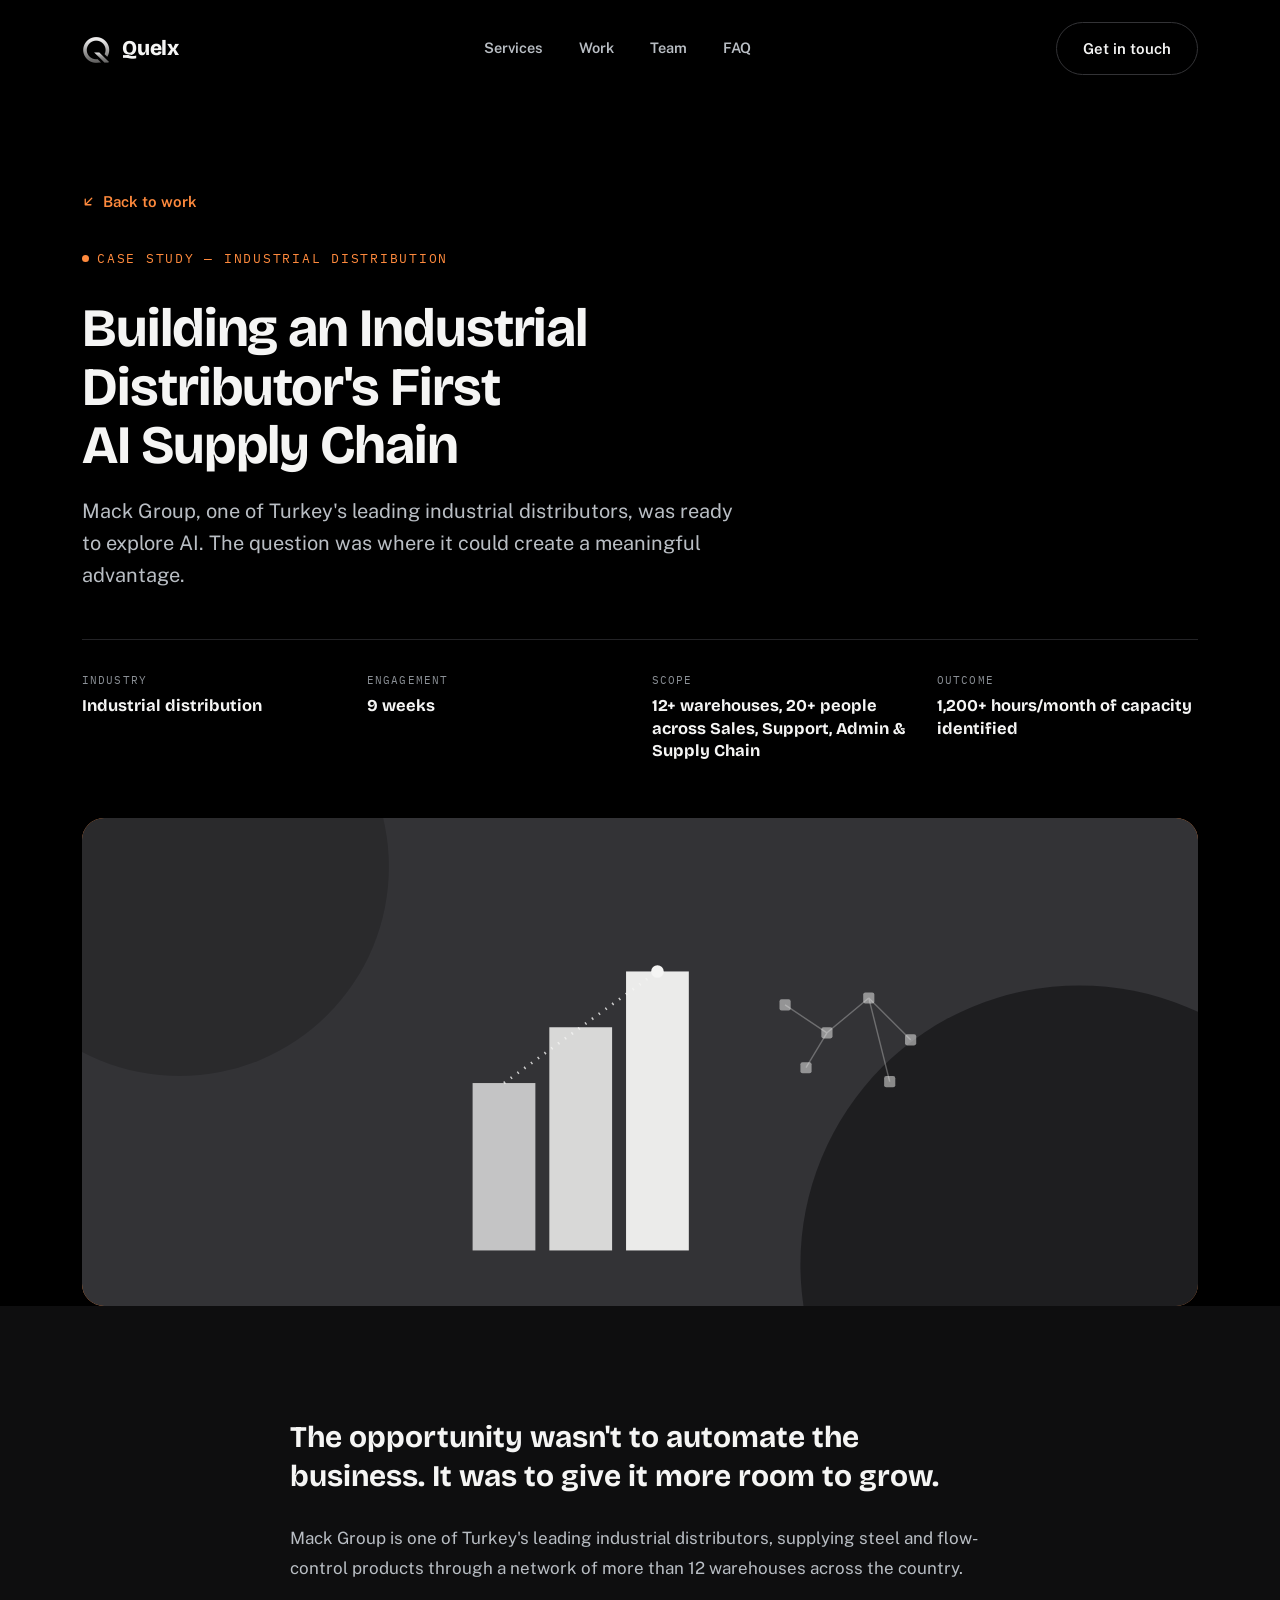
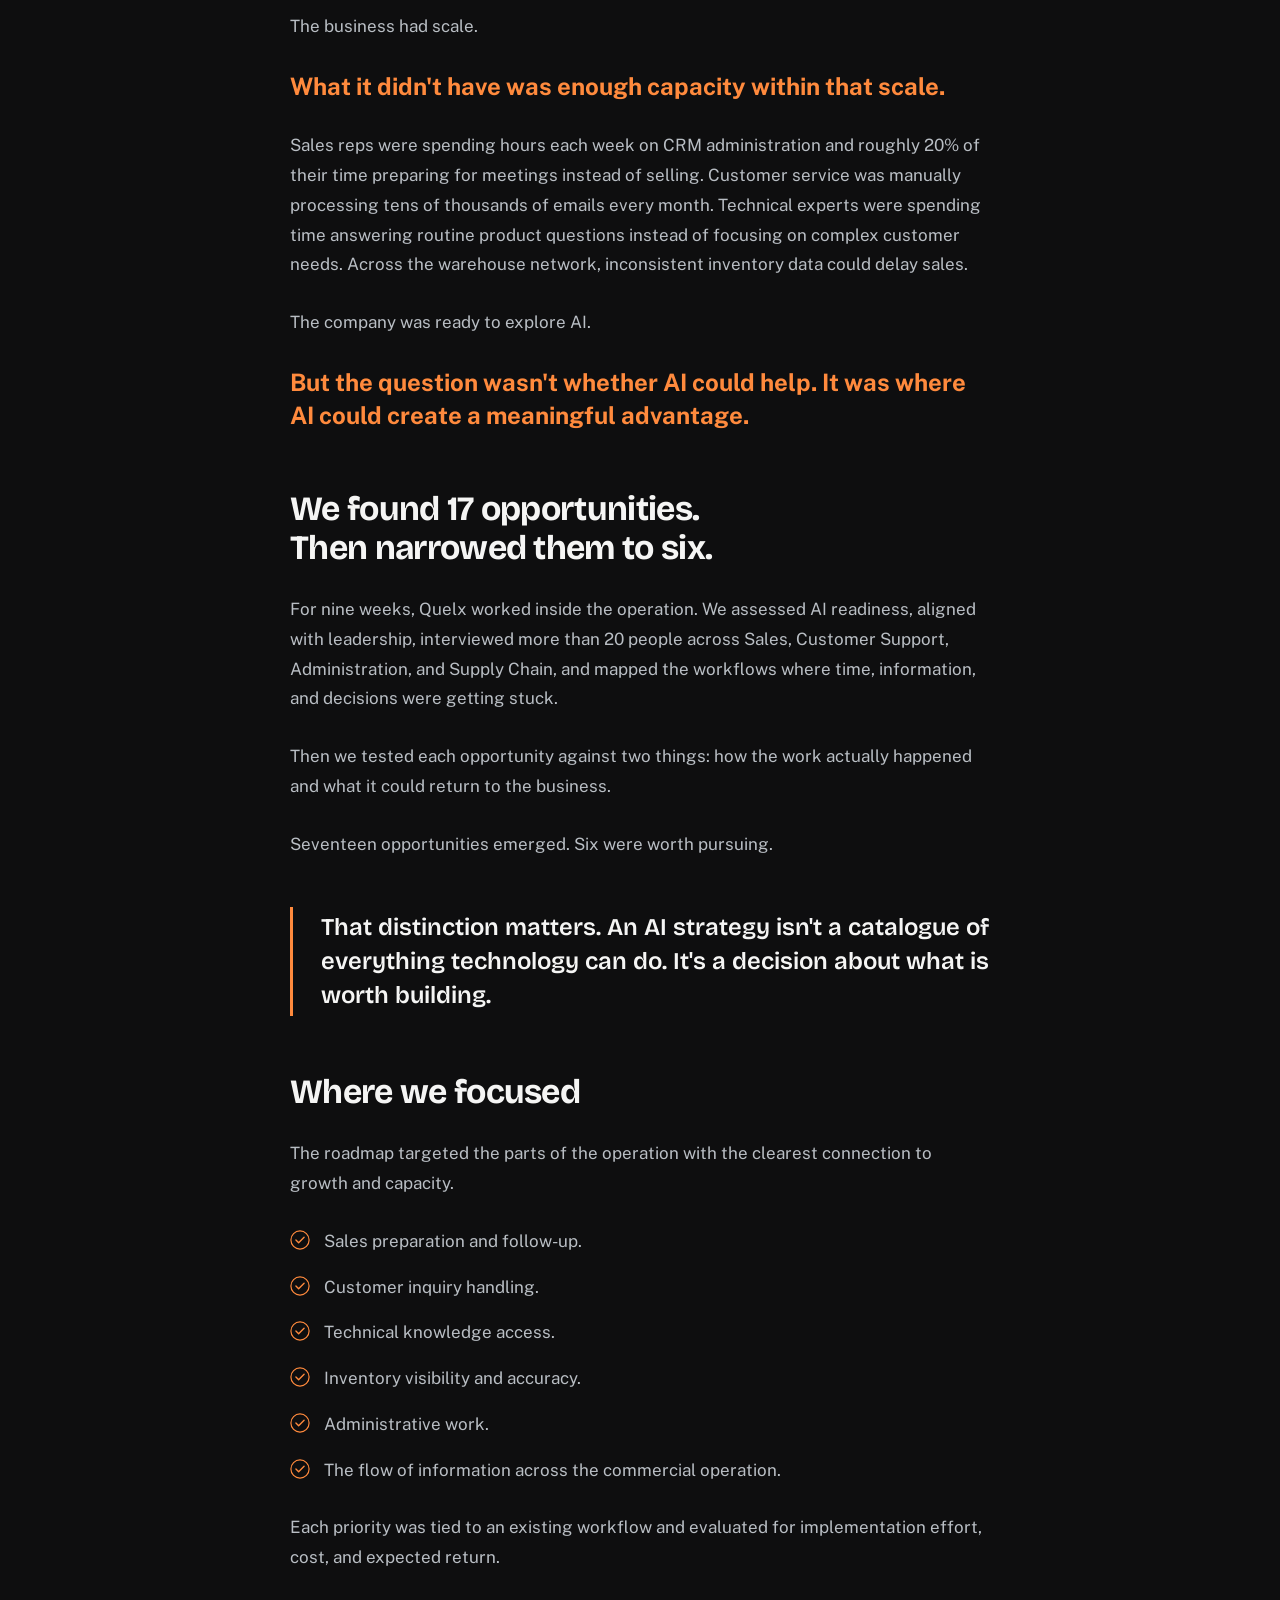
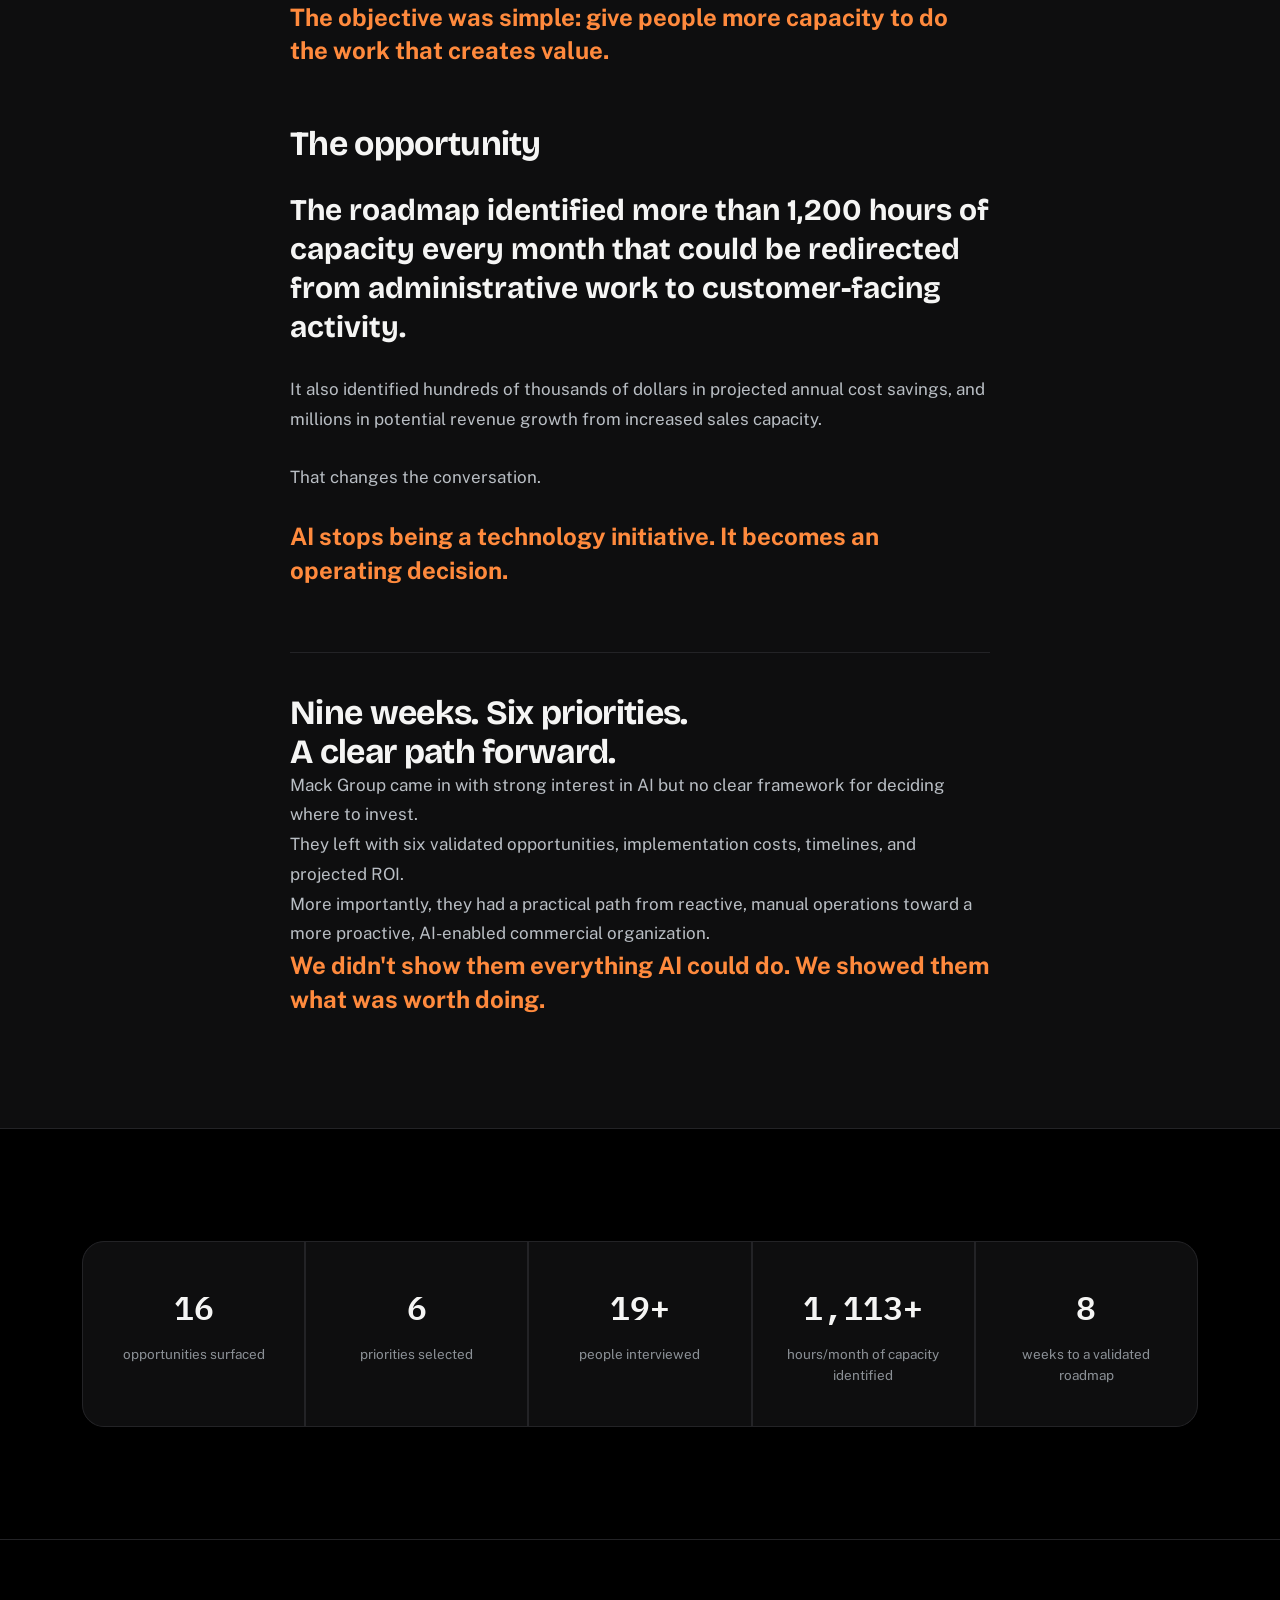
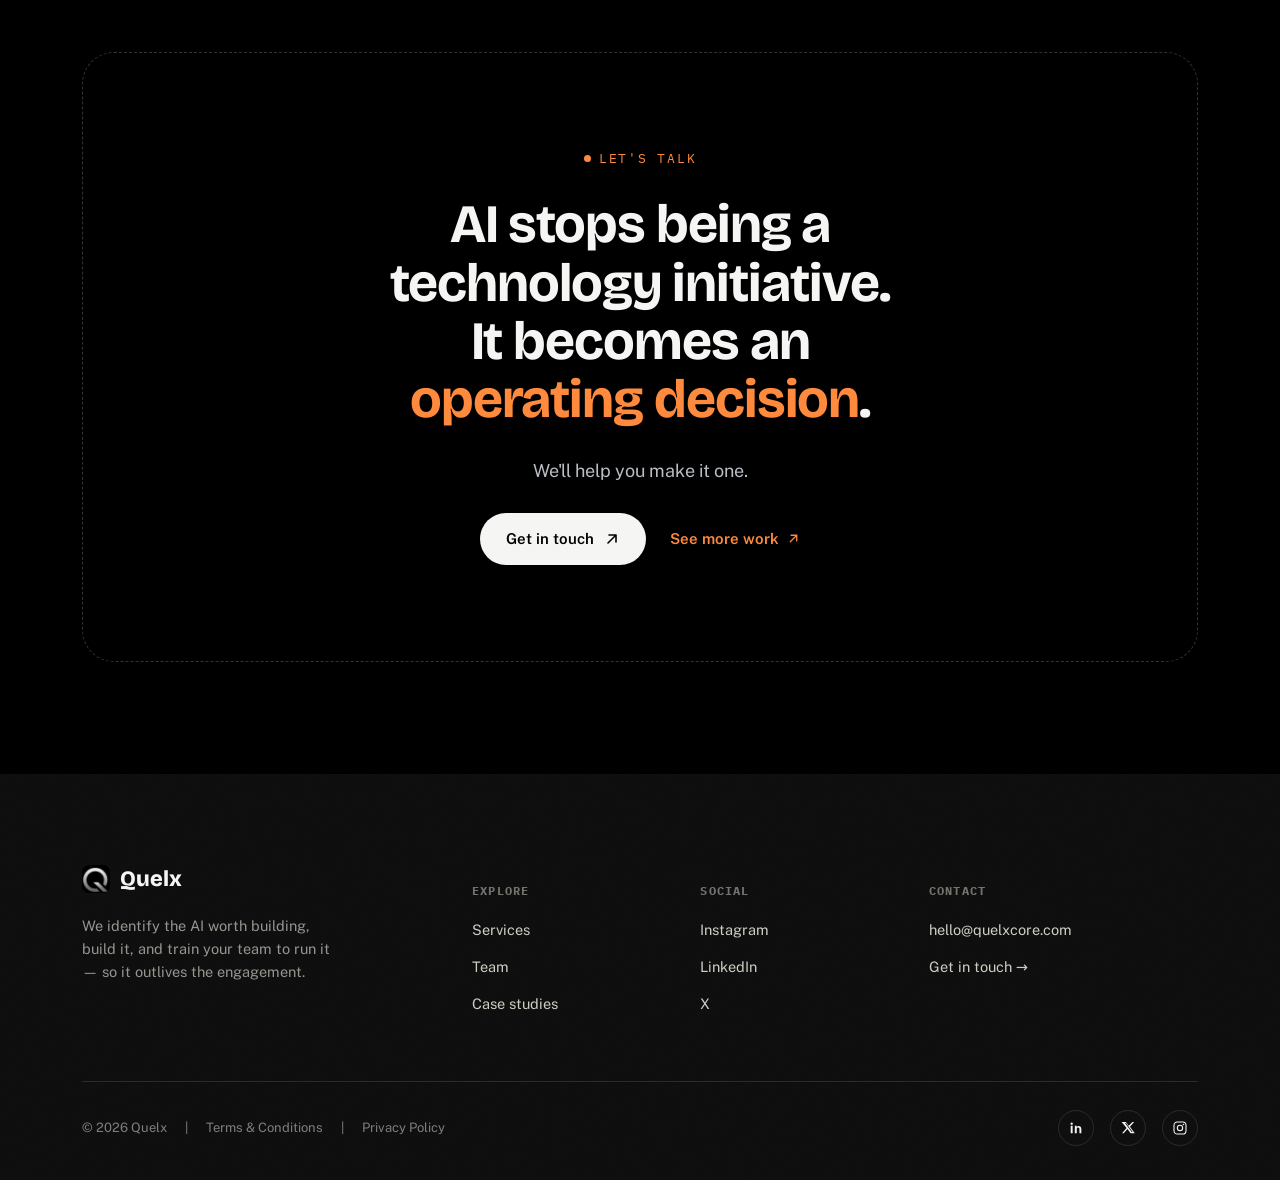
==== commit 404de3e0: "Swap the moss-green palette for the QUELX black/amber color system Recolor the whole site to the bra" ====
--- a/case-studies/mack-group-ai-supply-chain.html
+++ b/case-studies/mack-group-ai-supply-chain.html
@@ -5,7 +5,7 @@
 <meta name="viewport" content="width=device-width,initial-scale=1">
 <title>Building an Industrial Distributor's First AI Supply Chain — Quelx</title>
 <meta name="description" content="How Quelx helped Mack Group, a leading Turkish industrial distributor, find the six AI opportunities worth building — and identified 1,200+ hours of monthly capacity to redirect toward growth — in a nine-week engagement.">
-<meta name="theme-color" content="#F5F2EA">
+<meta name="theme-color" content="#000000">
 <link rel="canonical" href="https://www.quelxcore.com/case-studies/mack-group-ai-supply-chain.html">
 
 <meta property="og:type" content="article">
@@ -97,15 +97,15 @@
     <div class="wrap">
       <div class="case-hero-media reveal">
         <svg viewBox="0 0 1600 700" preserveAspectRatio="xMidYMid slice" role="img" aria-label="Abstract illustration of an ascending capacity chart connected to a network of warehouse nodes">
-          <rect width="1600" height="700" fill="#3E8760"/>
-          <circle cx="1430" cy="640" r="400" fill="#2C5F44" opacity=".55"/>
-          <circle cx="140" cy="70" r="300" fill="#15160F" opacity=".18"/>
-          <rect x="560" y="380" width="90" height="240" fill="#F5F2EA" opacity=".75"/>
-          <rect x="670" y="300" width="90" height="320" fill="#F5F2EA" opacity=".85"/>
-          <rect x="780" y="220" width="90" height="400" fill="#F5F2EA" opacity=".95"/>
-          <path d="M605 380L715 300L825 220" stroke="#F5F2EA" stroke-width="4" stroke-dasharray="2 10" fill="none" opacity=".8"/>
-          <circle cx="825" cy="220" r="9" fill="#F5F2EA"/>
-          <g fill="#F5F2EA" opacity=".5">
+          <rect width="1600" height="700" fill="#333336"/>
+          <circle cx="1430" cy="640" r="400" fill="#0E0E0F" opacity=".55"/>
+          <circle cx="140" cy="70" r="300" fill="#000000" opacity=".18"/>
+          <rect x="560" y="380" width="90" height="240" fill="#F5F5F4" opacity=".75"/>
+          <rect x="670" y="300" width="90" height="320" fill="#F5F5F4" opacity=".85"/>
+          <rect x="780" y="220" width="90" height="400" fill="#F5F5F4" opacity=".95"/>
+          <path d="M605 380L715 300L825 220" stroke="#F5F5F4" stroke-width="4" stroke-dasharray="2 10" fill="none" opacity=".8"/>
+          <circle cx="825" cy="220" r="9" fill="#F5F5F4"/>
+          <g fill="#F5F5F4" opacity=".5">
             <rect x="1000" y="260" width="16" height="16" rx="3"/>
             <rect x="1060" y="300" width="16" height="16" rx="3"/>
             <rect x="1120" y="250" width="16" height="16" rx="3"/>
@@ -113,7 +113,7 @@
             <rect x="1030" y="350" width="16" height="16" rx="3"/>
             <rect x="1150" y="370" width="16" height="16" rx="3"/>
           </g>
-          <g stroke="#F5F2EA" stroke-width="2" opacity=".3">
+          <g stroke="#F5F5F4" stroke-width="2" opacity=".3">
             <line x1="1008" y1="268" x2="1068" y2="308"/>
             <line x1="1068" y1="308" x2="1128" y2="258"/>
             <line x1="1128" y1="258" x2="1188" y2="318"/>
--- a/assets/css/site.css
+++ b/assets/css/site.css
@@ -1,69 +1,30 @@
   @import url('https://fonts.googleapis.com/css2?family=Bricolage+Grotesque:opsz,wght@12..96,400..800&family=Public+Sans:wght@400;500;600;700&family=IBM+Plex+Mono:wght@400;500;600&display=swap');
 
   :root{
-    --bone:#F5F2EA;
-    --paper:#FFFFFF;
-    --ink:#15160F;
-    --ink-soft:#5C5B4E;
-    --ink-faint:#8B8A79;
-    --moss:#2C5F44;
-    --moss-bright:#3E8760;
-    --moss-tint:#E7EEE6;
-    --clay:#B5713A;
-    --line:#E3DFD2;
-    --line-strong:#D2CCBB;
-    --shadow: 0 1px 2px rgba(21,22,15,.04);
-    --shadow-lift: 0 20px 40px -18px rgba(21,22,15,.28);
-    --footer-bg:#14170F;
-    --footer-ink:#F1EEE3;
-    --footer-line: rgba(241,238,227,.14);
+    --bone:#000000;
+    --paper:#0E0E0F;
+    --ink:#F5F5F4;
+    --ink-soft:#B9BEC4;
+    --ink-faint:#8B9096;
+    --moss:#FF8A3D;
+    --moss-bright:#FFA563;
+    --moss-tint: rgba(255,138,61,.16);
+    --line:#232326;
+    --line-strong:#333336;
+    --shadow: 0 1px 2px rgba(0,0,0,.5);
+    --shadow-lift: 0 20px 40px -18px rgba(0,0,0,.6);
+    --footer-bg:#0E0E0F;
+    --footer-ink:#F5F5F4;
+    --footer-line: rgba(245,245,244,.12);
     --radius-card: 22px;
     --radius-pill: 999px;
     --maxw: 1180px;
-    color-scheme: light;
-  }
-
-  @media (prefers-color-scheme: dark){
-    :root:not([data-theme="light"]){
-      --bone:#15160F;
-      --paper:#1B1D14;
-      --ink:#F1EEE3;
-      --ink-soft:#C8C5B4;
-      --ink-faint:#8F8D7C;
-      --moss:#5CAE81;
-      --moss-bright:#78C99B;
-      --moss-tint:#20291F;
-      --clay:#D99A5E;
-      --line:#2C2E23;
-      --line-strong:#3A3C2E;
-      --shadow: 0 1px 2px rgba(0,0,0,.3);
-      --shadow-lift: 0 24px 48px -18px rgba(0,0,0,.55);
-      --footer-bg:#0C0D08;
-      --footer-ink:#F1EEE3;
-      --footer-line: rgba(241,238,227,.12);
-    }
-  }
-  :root[data-theme="dark"]{
-    --bone:#15160F;
-    --paper:#1B1D14;
-    --ink:#F1EEE3;
-    --ink-soft:#C8C5B4;
-    --ink-faint:#8F8D7C;
-    --moss:#5CAE81;
-    --moss-bright:#78C99B;
-    --moss-tint:#20291F;
-    --clay:#D99A5E;
-    --line:#2C2E23;
-    --line-strong:#3A3C2E;
-    --shadow: 0 1px 2px rgba(0,0,0,.3);
-    --shadow-lift: 0 24px 48px -18px rgba(0,0,0,.55);
-    --footer-bg:#0C0D08;
-    --footer-ink:#F1EEE3;
-    --footer-line: rgba(241,238,227,.12);
+    color-scheme: dark;
   }
 
   *,*::before,*::after{ box-sizing:border-box; }
   html{ scroll-behavior:smooth; }
+  #process, #work, #team, #faq, #contact{ scroll-margin-top:96px; }
   body{
     margin:0;
     background:var(--bone);
@@ -187,7 +148,7 @@
   .hero-grid{ display:grid; gap:28px; max-width:900px; }
   .hero h1{ font-size:clamp(40px,6.4vw,84px); line-height:0.98; }
   .hero h1 em{ font-style:normal; color:var(--moss); }
-  .hero-sub{ font-size:clamp(17px,1.6vw,20px); color:var(--ink-soft); max-width:720px; line-height:1.6; white-space:nowrap; }
+  .hero-sub{ font-size:clamp(17px,1.6vw,20px); color:var(--ink-soft); max-width:600px; line-height:1.6; }
   .hero-actions{ display:flex; align-items:center; gap:22px; margin-top:8px; flex-wrap:wrap; }
 
   .marquee-wrap{
@@ -291,7 +252,7 @@
   .team-intro h2{ font-size:clamp(32px,4vw,50px); margin-top:2px; }
   .team-intro p{ margin-top:20px; color:var(--ink-soft); font-size:16.5px; line-height:1.7; }
   .team-person{ display:grid; grid-template-columns:.85fr 1.3fr; gap:52px; align-items:center; background:var(--paper); border:1px solid var(--line); border-radius:var(--radius-card); padding:44px; }
-  .team-photo{ position:relative; aspect-ratio:4/5; border-radius:16px; overflow:hidden; background:#2C5F44; }
+  .team-photo{ position:relative; aspect-ratio:4/5; border-radius:16px; overflow:hidden; background:var(--paper); }
   .team-photo-placeholder{ position:absolute; inset:0; width:100%; height:100%; }
   .team-photo-img{ position:absolute; inset:0; width:100%; height:100%; object-fit:cover; }
   .team-photo-upload{ position:absolute; inset:0; display:flex; flex-direction:column; align-items:center; justify-content:center; gap:10px; color:#fff; text-align:center; font-size:13px; font-weight:600; letter-spacing:.02em; cursor:pointer; background:rgba(20,22,15,.28); opacity:0; transition:opacity .25s ease, background .25s ease; }
@@ -379,6 +340,7 @@
     position:relative; overflow:hidden;
   }
   .cta-box h2{ font-size:clamp(32px,4.6vw,54px); max-width:780px; line-height:1.08; }
+  .cta-box h2.cta-quote{ white-space:nowrap; max-width:100%; font-size:clamp(8px, calc(3.2vw - 2px), 38px); }
   .cta-box .accent{ color:var(--moss); }
   .cta-box p{ color:var(--ink-soft); font-size:18px; }
   .cta-box .cta-note{ font-size:14.5px; color:var(--ink-faint); max-width:460px; margin-top:-8px; }
@@ -443,7 +405,6 @@
     .footer-top{ grid-template-columns:1fr 1fr; row-gap:44px; }
     section{ padding:76px 0; }
     .hero{ padding-top:150px; }
-    .hero-sub{ white-space:normal; }
     .roadmap{ padding:32px 20px 0; }
     .roadmap-line{ left:32px; right:32px; }
     .step-list{ grid-template-columns:1fr; }
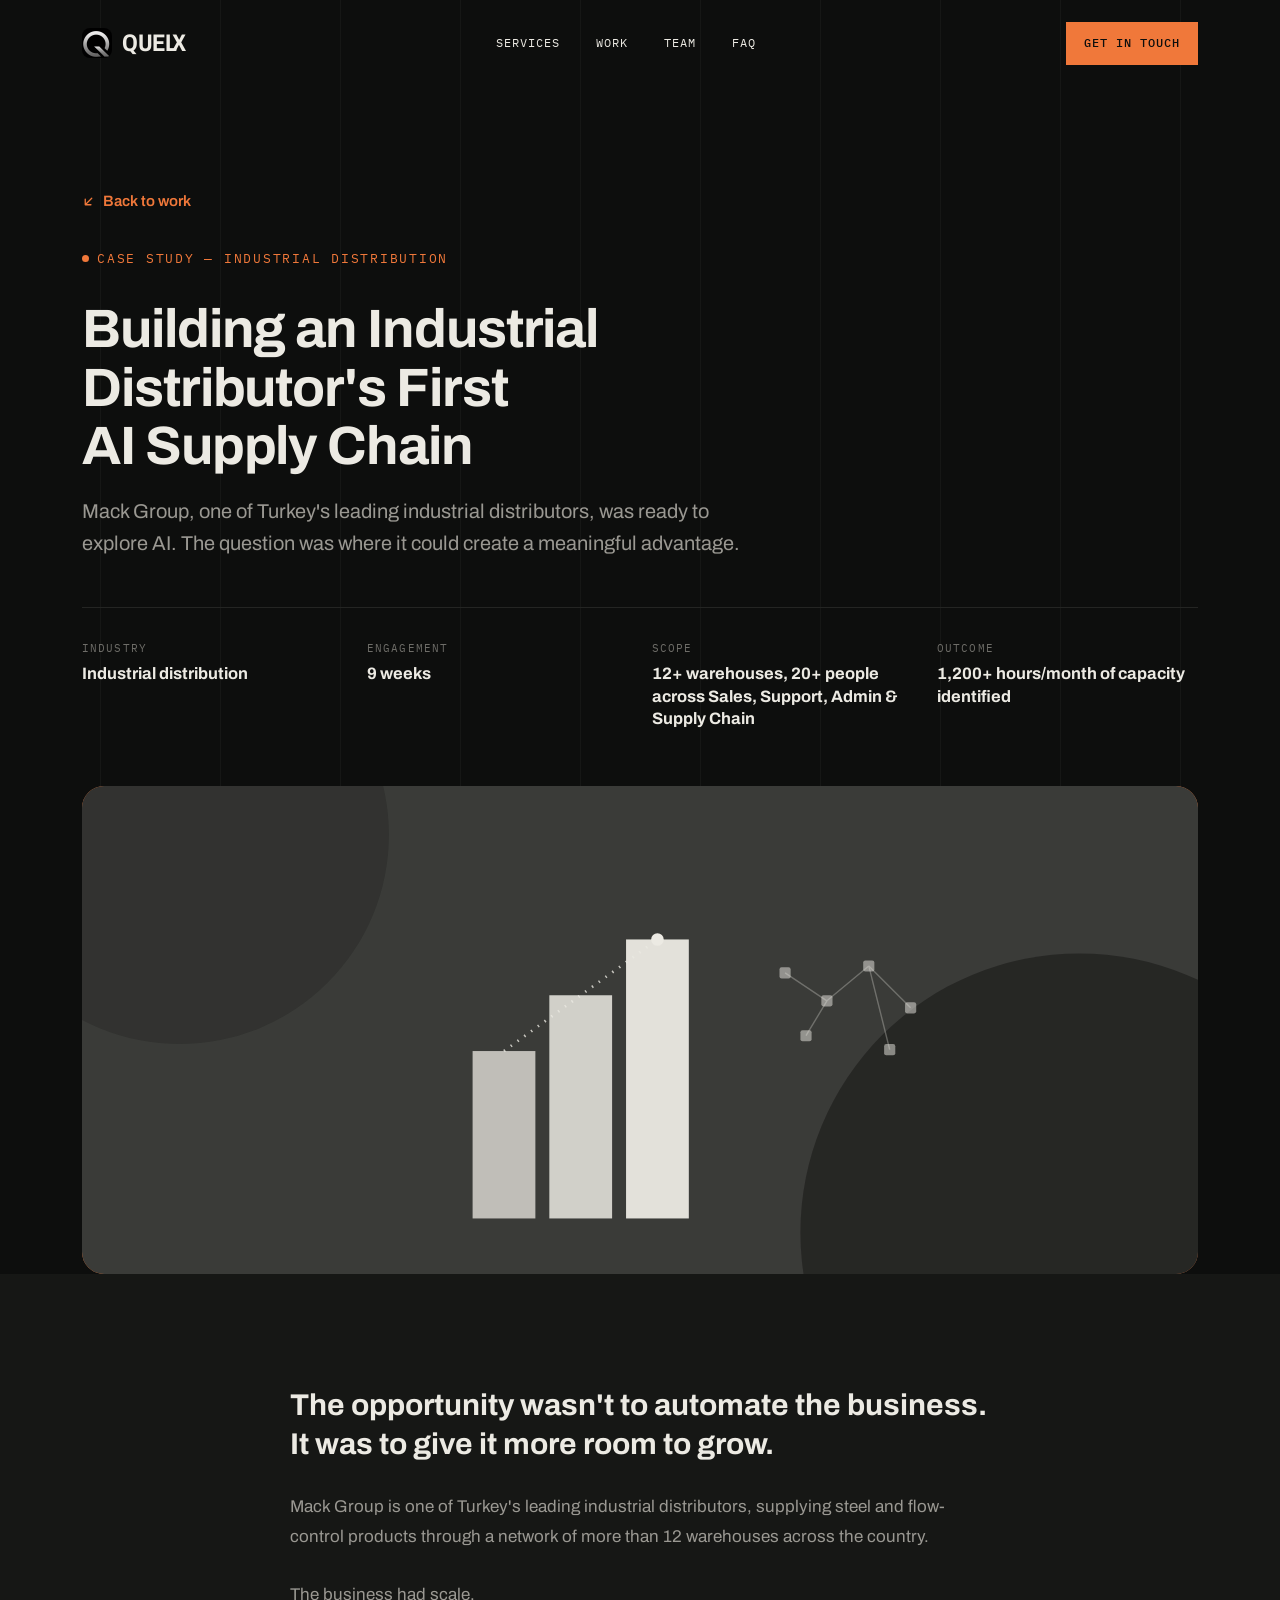
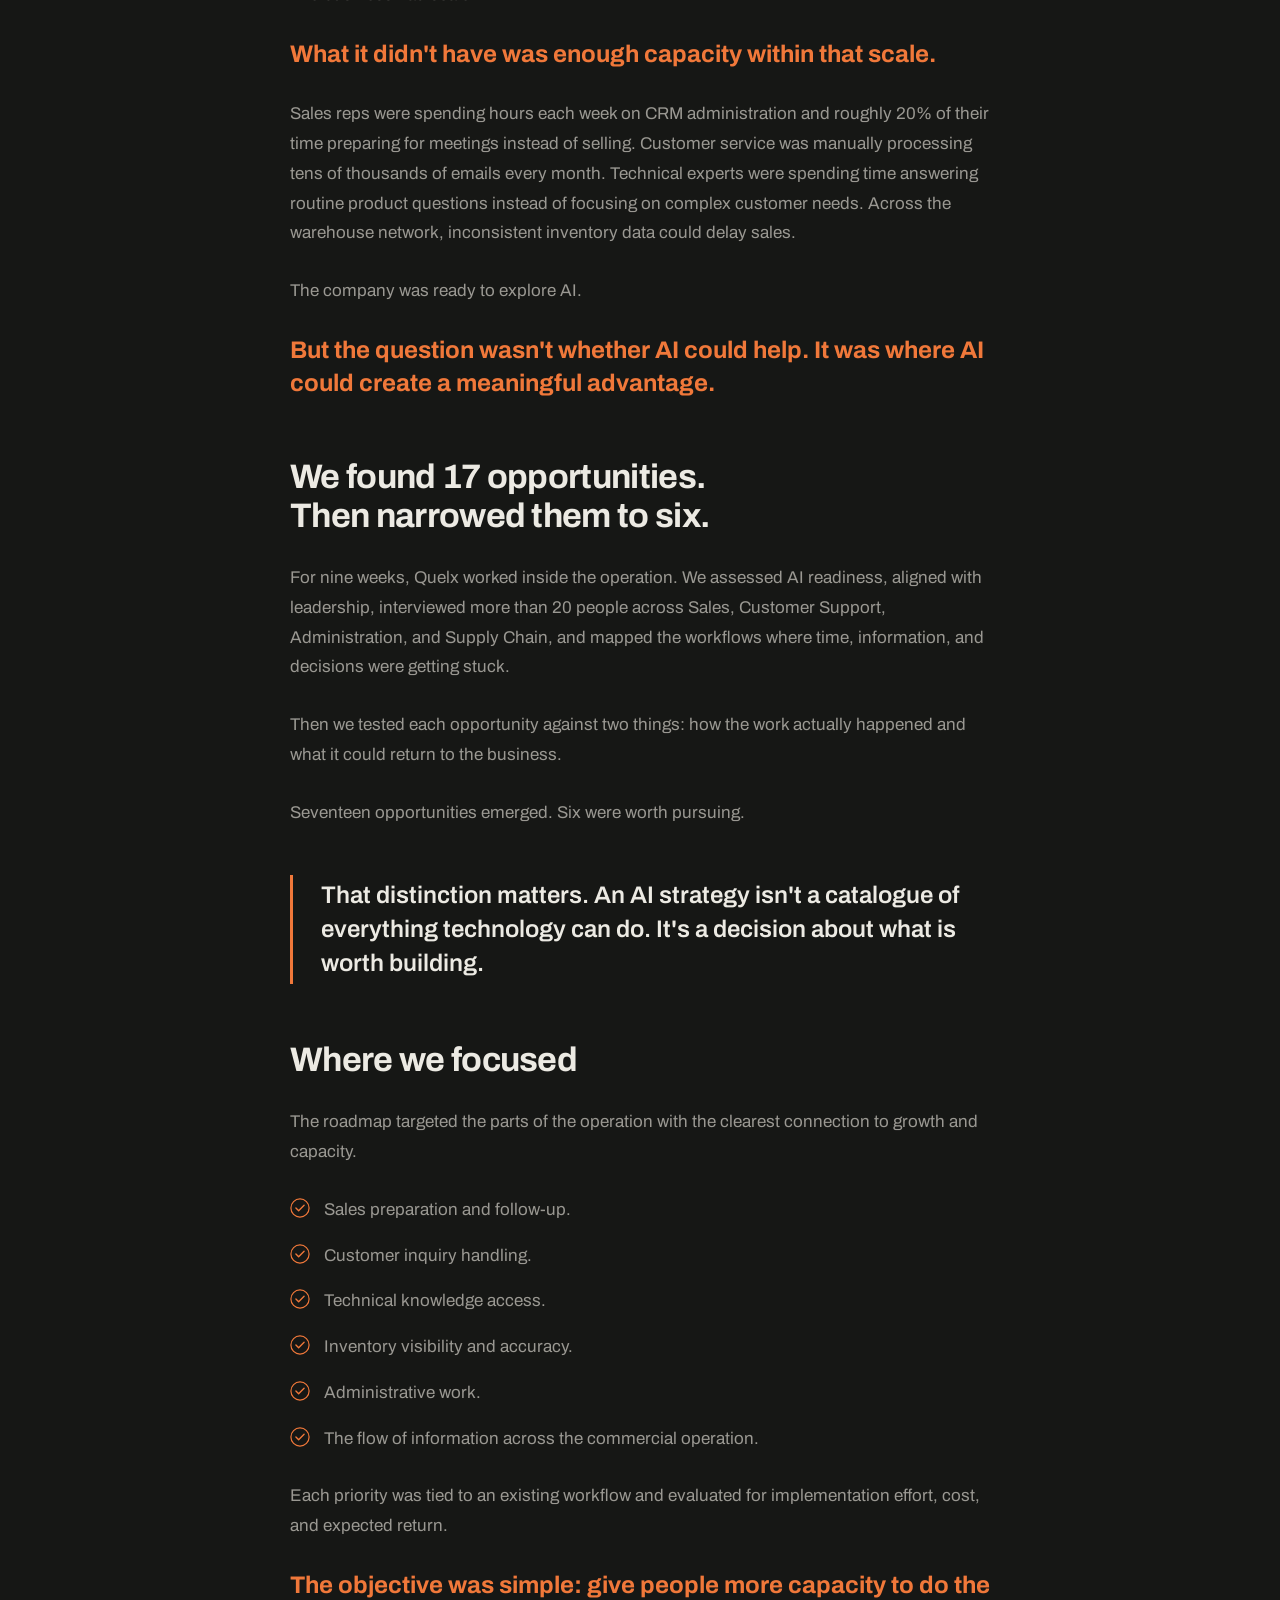
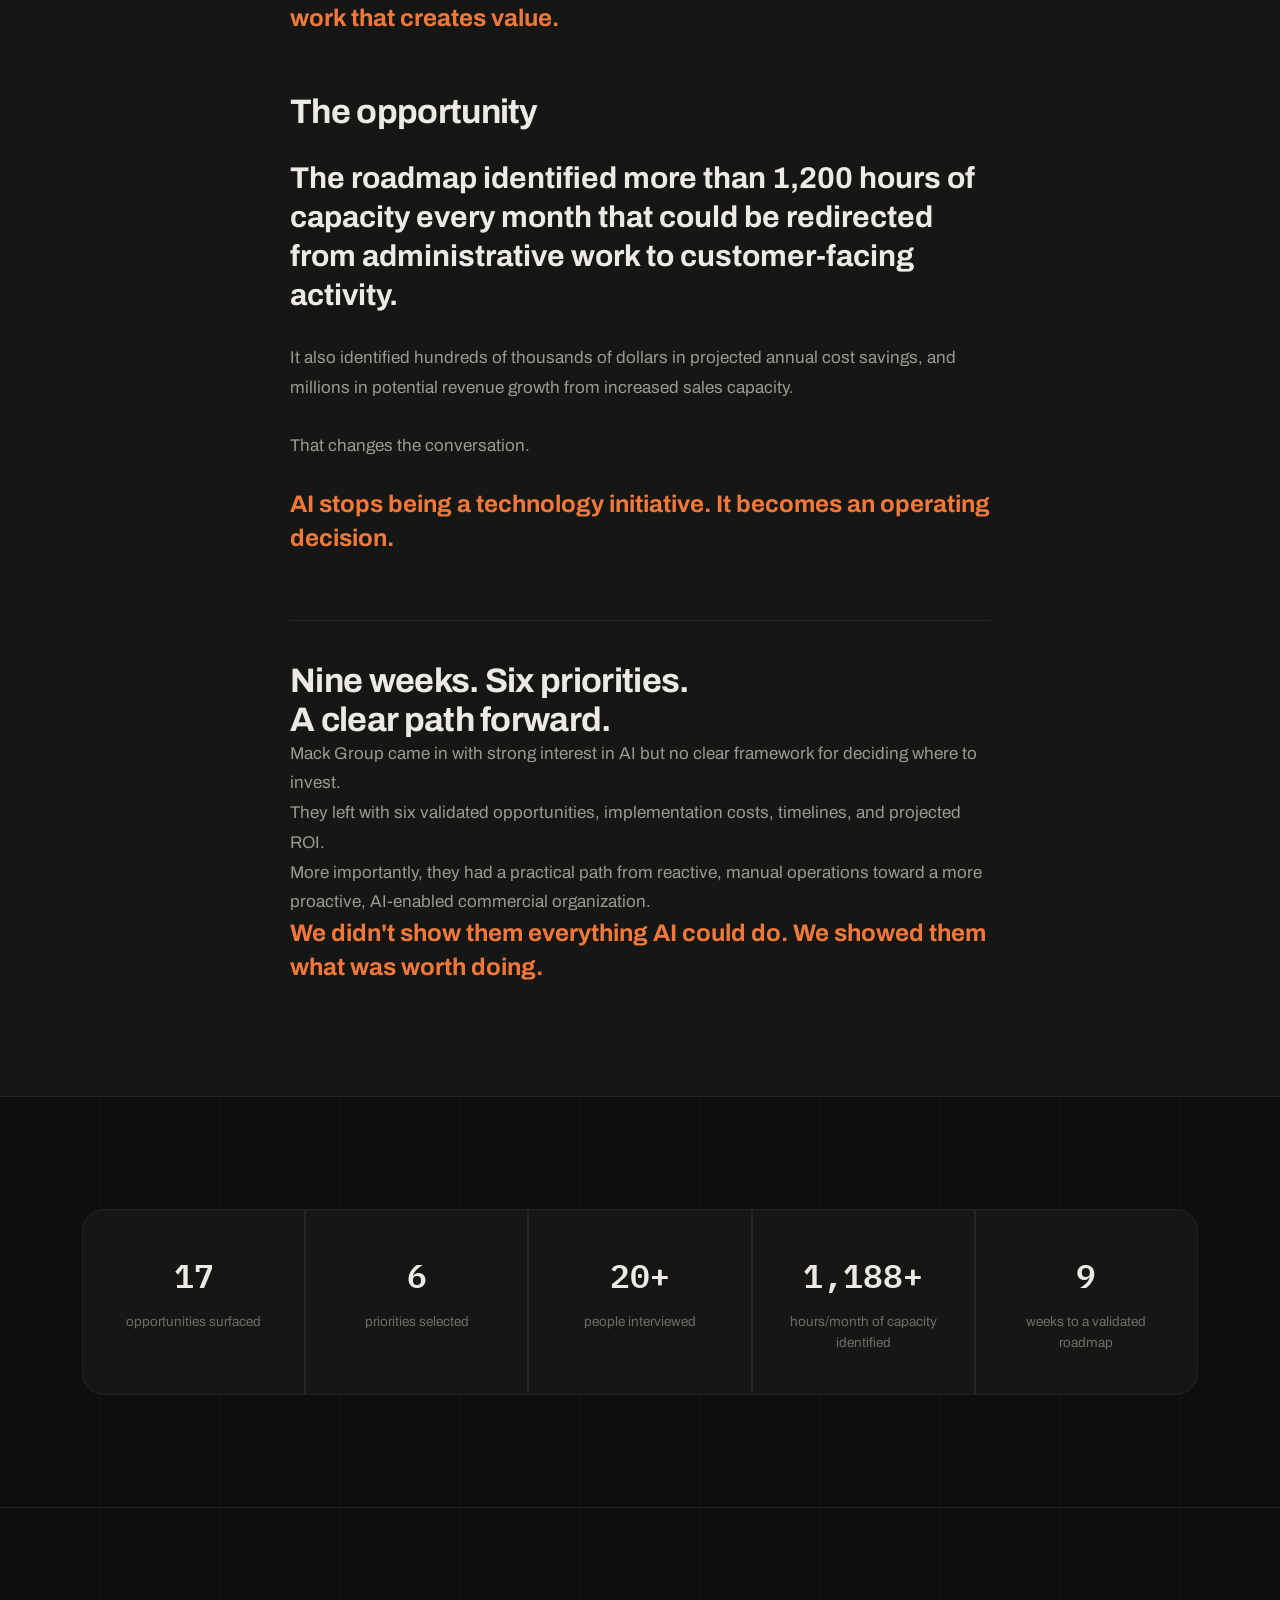
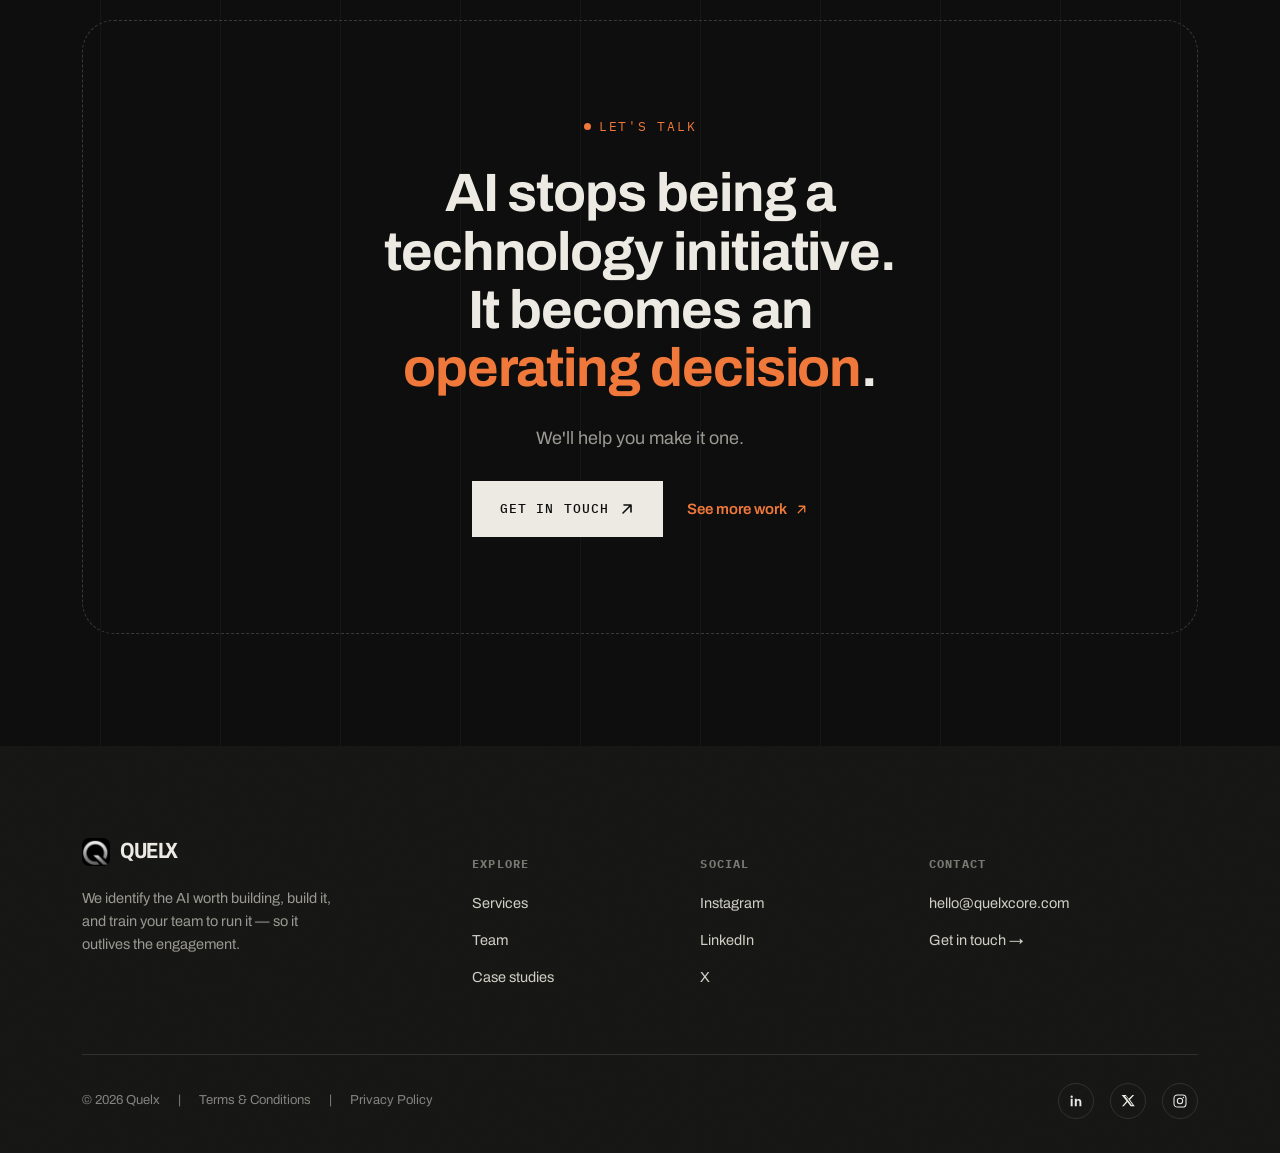
==== commit 627e56f8: "Apply StarkDark visual design system site-wide Rebuild the color, type, and button system to match t" ====
--- a/case-studies/mack-group-ai-supply-chain.html
+++ b/case-studies/mack-group-ai-supply-chain.html
@@ -5,7 +5,7 @@
 <meta name="viewport" content="width=device-width,initial-scale=1">
 <title>Building an Industrial Distributor's First AI Supply Chain — Quelx</title>
 <meta name="description" content="How Quelx helped Mack Group, a leading Turkish industrial distributor, find the six AI opportunities worth building — and identified 1,200+ hours of monthly capacity to redirect toward growth — in a nine-week engagement.">
-<meta name="theme-color" content="#000000">
+<meta name="theme-color" content="#0D0E0D">
 <link rel="canonical" href="https://www.quelxcore.com/case-studies/mack-group-ai-supply-chain.html">
 
 <meta property="og:type" content="article">
@@ -41,7 +41,7 @@
       <a href="/#faq">FAQ</a>
     </nav>
     <div class="nav-cta">
-      <a href="/#work-with-us" class="btn btn-ghost">Get in touch</a>
+      <a href="/#work-with-us" class="btn btn-accent">Get in touch</a>
       <button class="hamburger" id="hamburgerBtn" aria-label="Open menu" aria-expanded="false">
         <span></span><span></span><span></span>
       </button>
@@ -97,15 +97,15 @@
     <div class="wrap">
       <div class="case-hero-media reveal">
         <svg viewBox="0 0 1600 700" preserveAspectRatio="xMidYMid slice" role="img" aria-label="Abstract illustration of an ascending capacity chart connected to a network of warehouse nodes">
-          <rect width="1600" height="700" fill="#333336"/>
-          <circle cx="1430" cy="640" r="400" fill="#0E0E0F" opacity=".55"/>
-          <circle cx="140" cy="70" r="300" fill="#000000" opacity=".18"/>
-          <rect x="560" y="380" width="90" height="240" fill="#F5F5F4" opacity=".75"/>
-          <rect x="670" y="300" width="90" height="320" fill="#F5F5F4" opacity=".85"/>
-          <rect x="780" y="220" width="90" height="400" fill="#F5F5F4" opacity=".95"/>
-          <path d="M605 380L715 300L825 220" stroke="#F5F5F4" stroke-width="4" stroke-dasharray="2 10" fill="none" opacity=".8"/>
-          <circle cx="825" cy="220" r="9" fill="#F5F5F4"/>
-          <g fill="#F5F5F4" opacity=".5">
+          <rect width="1600" height="700" fill="#3A3B38"/>
+          <circle cx="1430" cy="640" r="400" fill="#161715" opacity=".55"/>
+          <circle cx="140" cy="70" r="300" fill="#0D0E0D" opacity=".18"/>
+          <rect x="560" y="380" width="90" height="240" fill="#ECEAE3" opacity=".75"/>
+          <rect x="670" y="300" width="90" height="320" fill="#ECEAE3" opacity=".85"/>
+          <rect x="780" y="220" width="90" height="400" fill="#ECEAE3" opacity=".95"/>
+          <path d="M605 380L715 300L825 220" stroke="#ECEAE3" stroke-width="4" stroke-dasharray="2 10" fill="none" opacity=".8"/>
+          <circle cx="825" cy="220" r="9" fill="#ECEAE3"/>
+          <g fill="#ECEAE3" opacity=".5">
             <rect x="1000" y="260" width="16" height="16" rx="3"/>
             <rect x="1060" y="300" width="16" height="16" rx="3"/>
             <rect x="1120" y="250" width="16" height="16" rx="3"/>
@@ -113,7 +113,7 @@
             <rect x="1030" y="350" width="16" height="16" rx="3"/>
             <rect x="1150" y="370" width="16" height="16" rx="3"/>
           </g>
-          <g stroke="#F5F5F4" stroke-width="2" opacity=".3">
+          <g stroke="#ECEAE3" stroke-width="2" opacity=".3">
             <line x1="1008" y1="268" x2="1068" y2="308"/>
             <line x1="1068" y1="308" x2="1128" y2="258"/>
             <line x1="1128" y1="258" x2="1188" y2="318"/>
--- a/assets/css/site.css
+++ b/assets/css/site.css
@@ -1,21 +1,22 @@
-  @import url('https://fonts.googleapis.com/css2?family=Bricolage+Grotesque:opsz,wght@12..96,400..800&family=Public+Sans:wght@400;500;600;700&family=IBM+Plex+Mono:wght@400;500;600&display=swap');
+  @import url('https://fonts.googleapis.com/css2?family=Archivo:wdth,wght@62..125,300..800&family=IBM+Plex+Mono:wght@400;500;600&display=swap');
 
   :root{
-    --bone:#000000;
-    --paper:#0E0E0F;
-    --ink:#F5F5F4;
-    --ink-soft:#B9BEC4;
-    --ink-faint:#8B9096;
-    --moss:#FF8A3D;
-    --moss-bright:#FFA563;
-    --moss-tint: rgba(255,138,61,.16);
-    --line:#232326;
-    --line-strong:#333336;
+    --bone:#0D0E0D;
+    --paper:#161715;
+    --ink:#ECEAE3;
+    --ink-soft:#9A9892;
+    --ink-faint:#6E6D68;
+    --ink-dim:#55544F;
+    --moss:#F0783A;
+    --moss-bright:#F5985C;
+    --moss-tint: rgba(240,120,58,.16);
+    --line:#242523;
+    --line-strong:#3A3B38;
     --shadow: 0 1px 2px rgba(0,0,0,.5);
     --shadow-lift: 0 20px 40px -18px rgba(0,0,0,.6);
-    --footer-bg:#0E0E0F;
-    --footer-ink:#F5F5F4;
-    --footer-line: rgba(245,245,244,.12);
+    --footer-bg: var(--paper);
+    --footer-ink: var(--ink);
+    --footer-line: rgba(236,234,227,.12);
     --radius-card: 22px;
     --radius-pill: 999px;
     --maxw: 1180px;
@@ -28,8 +29,11 @@
   body{
     margin:0;
     background:var(--bone);
+    background-image: linear-gradient(to right, rgba(236,234,227,0.045) 1px, transparent 1px);
+    background-size: 120px 100%;
+    background-position: center top;
     color:var(--ink);
-    font-family:'Public Sans', ui-sans-serif, system-ui, -apple-system, sans-serif;
+    font-family:'Archivo', ui-sans-serif, system-ui, -apple-system, sans-serif;
     font-size:16px;
     line-height:1.55;
     -webkit-font-smoothing:antialiased;
@@ -37,7 +41,7 @@
   img{max-width:100%;display:block;}
   a{color:inherit;text-decoration:none;}
   h1,h2,h3,h4{
-    font-family:'Bricolage Grotesque', ui-sans-serif, system-ui, sans-serif;
+    font-family:'Archivo', ui-sans-serif, system-ui, sans-serif;
     margin:0;
     font-weight:700;
     letter-spacing:-0.02em;
@@ -74,16 +78,24 @@
   /* ---------- Buttons ---------- */
   .btn{
     display:inline-flex; align-items:center; gap:10px;
-    padding:14px 26px;
-    border-radius:var(--radius-pill);
-    font-weight:600; font-size:15px;
-    transition:transform .35s cubic-bezier(.22,1,.36,1), background .25s ease, color .25s ease, box-shadow .25s ease;
+    padding:18px 28px;
+    border-radius:0;
+    font-family:'IBM Plex Mono', ui-monospace, monospace;
+    font-weight:500; font-size:13px; letter-spacing:.08em; text-transform:uppercase;
+    transition:transform .35s cubic-bezier(.22,1,.36,1), background .25s ease, color .25s ease, box-shadow .25s ease, border-color .25s ease;
     white-space:nowrap;
   }
   .btn-primary{ background:var(--ink); color:var(--bone); }
   .btn-primary:hover{ background:var(--moss); color:#fff; transform:translateY(-2px); box-shadow:var(--shadow-lift); }
   .btn-primary svg{ transition:transform .3s ease; }
   .btn-primary:hover svg{ transform:translate(3px,-3px); }
+  .btn-outline{
+    padding:17px 27px;
+    border:1px solid var(--line-strong); color:var(--ink);
+  }
+  .btn-outline:hover{ border-color:var(--moss); color:var(--moss); }
+  .btn-accent{ background:var(--moss); color:var(--bone); padding:12px 18px; font-size:12px; }
+  .btn-accent:hover{ background:var(--moss-bright); }
   .btn-ghost{
     border:1px solid var(--line-strong); color:var(--ink);
   }
@@ -117,11 +129,11 @@
     box-shadow:var(--shadow);
   }
   .nav{ display:flex; align-items:center; justify-content:space-between; gap:24px; }
-  .brand{ display:flex; align-items:center; gap:10px; font-family:'Bricolage Grotesque',sans-serif; font-weight:800; font-size:21px; letter-spacing:-0.01em; }
+  .brand{ display:flex; align-items:center; gap:10px; font-family:'Archivo',sans-serif; font-weight:700; font-stretch:80%; font-size:24px; letter-spacing:-0.02em; text-transform:uppercase; }
   .brand-mark{ width:30px; height:30px; flex:none; object-fit:cover; border-radius:8px; background:#0C0D08; }
-  .nav-links{ display:flex; align-items:center; gap:36px; }
-  .nav-links a{ font-size:14.5px; font-weight:600; color:var(--ink-soft); transition:color .2s ease; position:relative; }
-  .nav-links a:hover{ color:var(--ink); }
+  .nav-links{ display:flex; align-items:center; gap:36px; font-family:'IBM Plex Mono', ui-monospace, monospace; }
+  .nav-links a{ font-size:12px; font-weight:400; letter-spacing:.08em; text-transform:uppercase; color:var(--ink); transition:color .2s ease; position:relative; }
+  .nav-links a:hover{ color:var(--moss); }
   .nav-cta{ display:flex; align-items:center; gap:18px; }
   .hamburger{ display:none; flex-direction:column; gap:5px; padding:8px; }
   .hamburger span{ width:22px; height:2px; background:var(--ink); border-radius:2px; transition:transform .3s ease, opacity .3s ease; }
@@ -132,7 +144,7 @@
     transform:translateY(-100%); transition:transform .45s cubic-bezier(.65,0,.35,1);
   }
   .mobile-menu.open{ transform:translateY(0); }
-  .mobile-menu a{ font-family:'Bricolage Grotesque',sans-serif; font-size:34px; font-weight:700; }
+  .mobile-menu a{ font-family:'Archivo',sans-serif; font-size:34px; font-weight:700; font-stretch:80%; text-transform:uppercase; }
 
   /* ---------- Reveal ---------- */
   .reveal{ opacity:0; transform:translateY(26px); transition:opacity .8s cubic-bezier(.22,1,.36,1), transform .8s cubic-bezier(.22,1,.36,1); }
@@ -145,14 +157,15 @@
     position:relative;
     overflow:hidden;
   }
-  .hero-grid{ display:grid; gap:28px; max-width:900px; }
-  .hero h1{ font-size:clamp(40px,6.4vw,84px); line-height:0.98; }
-  .hero h1 em{ font-style:normal; color:var(--moss); }
-  .hero-sub{ font-size:clamp(17px,1.6vw,20px); color:var(--ink-soft); max-width:600px; line-height:1.6; }
-  .hero-actions{ display:flex; align-items:center; gap:22px; margin-top:8px; flex-wrap:wrap; }
+  .hero-grid{ display:grid; gap:36px; max-width:1180px; }
+  .hero-eyebrow{ font-family:'IBM Plex Mono', ui-monospace, monospace; font-size:12px; letter-spacing:.14em; text-transform:uppercase; color:var(--moss); }
+  .hero h1{ font-weight:600; font-stretch:72%; font-size:clamp(40px,8vw,112px); line-height:0.9; letter-spacing:-0.02em; text-transform:uppercase; text-wrap:balance; }
+  .hero h1 .accent, .hero h1 em{ font-style:normal; color:var(--moss); }
+  .hero-sub{ font-size:clamp(17px,1.6vw,20px); color:var(--ink-soft); max-width:560px; line-height:1.5; }
+  .hero-actions{ display:flex; align-items:center; gap:16px; margin-top:8px; flex-wrap:wrap; }
 
   .marquee-wrap{
-    margin-top:96px; padding:34px 0; border-top:1px solid var(--line); border-bottom:1px solid var(--line);
+    margin-top:96px; padding:40px 0; border-top:1px solid var(--line); border-bottom:1px solid var(--line);
     overflow:hidden; position:relative;
   }
   .marquee-wrap::before, .marquee-wrap::after{
@@ -160,17 +173,25 @@
   }
   .marquee-wrap::before{ left:0; background:linear-gradient(90deg, var(--bone), transparent); }
   .marquee-wrap::after{ right:0; background:linear-gradient(270deg, var(--bone), transparent); }
-  .marquee-label{ font-family:'IBM Plex Mono',monospace; font-size:12px; letter-spacing:.12em; text-transform:uppercase; color:var(--ink-faint); margin-bottom:22px; }
-  .marquee{ display:flex; gap:76px; width:max-content; animation:scroll 32s linear infinite; }
+  .marquee-label{ font-family:'IBM Plex Mono',monospace; font-size:11px; letter-spacing:.14em; text-transform:uppercase; color:var(--ink-faint); margin-bottom:22px; text-align:center; }
+  .marquee{ display:flex; gap:56px; width:max-content; animation:scroll 32s linear infinite; }
   .marquee-wrap:hover .marquee{ animation-play-state:paused; }
-  .marquee span{ font-family:'Bricolage Grotesque',sans-serif; font-weight:700; font-size:22px; color:var(--ink-faint); white-space:nowrap; letter-spacing:-0.01em; }
+  .marquee span{ font-family:'IBM Plex Mono',monospace; font-weight:400; font-size:13px; color:var(--ink-dim); white-space:nowrap; letter-spacing:0; }
   @keyframes scroll{ from{ transform:translateX(0);} to{ transform:translateX(-50%);} }
 
   /* ---------- Problem section ---------- */
   .stack-lines{ display:grid; gap:30px; max-width:760px; }
-  .stack-lines p{ font-size:clamp(19px,2vw,26px); color:var(--ink-faint); line-height:1.5; }
-  .stack-lines p.strong{ color:var(--ink); }
-  .stack-lines p.punch{ color:var(--moss); font-weight:700; }
+  .stack-lines p{ font-size:clamp(19px,2vw,26px); color:var(--ink-soft); line-height:1.5; }
+  .problem-head{ font-weight:600; font-stretch:72%; font-size:clamp(32px,6vw,72px); line-height:0.95; letter-spacing:-0.015em; text-transform:uppercase; max-width:960px; text-wrap:balance; }
+  .problem-head .accent{ color:var(--moss); }
+  .numbered-list{ display:flex; flex-direction:column; gap:18px; font-family:'IBM Plex Mono',monospace; font-size:16px; letter-spacing:.02em; }
+  .stack-lines .numbered-list p{ font-size:16px; color:var(--ink); }
+  .numbered-list .num{ color:var(--ink-faint); }
+  .stack-lines p.punch, .resolve p.punch, .process-intro p.punch, .section-head p.punch, .team-intro p.punch{ color:var(--moss); font-weight:700; }
+  .stack-lines p.punch{ font-size:clamp(28px,4.4vw,48px); font-weight:600; font-stretch:72%; text-transform:uppercase; letter-spacing:-0.01em; line-height:1.1; }
+  .process-intro p.punch{ font-size:17px; margin-top:16px; }
+  .section-head p.punch{ font-size:17px; }
+  .team-intro p.punch{ font-size:16.5px; }
   .resolve{ margin-top:64px; padding-top:56px; border-top:1px solid var(--line); }
   .resolve h2{ font-size:clamp(34px,4.4vw,58px); line-height:1.05; }
   .resolve .accent{ color:var(--moss); }
@@ -182,7 +203,7 @@
   .section-head{ display:flex; align-items:flex-end; justify-content:space-between; gap:32px; margin-bottom:64px; flex-wrap:wrap; }
   .section-head h2{ font-size:clamp(32px,4vw,50px); max-width:640px; }
   .process-intro{ max-width:620px; margin-bottom:64px; }
-  .process-intro .kicker{ font-size:clamp(22px,2.6vw,30px); font-family:'Bricolage Grotesque',sans-serif; font-weight:700; color:var(--ink-soft); margin-bottom:10px; }
+  .process-intro .kicker{ font-size:clamp(22px,2.6vw,30px); font-family:'Archivo',sans-serif; font-weight:700; color:var(--ink-soft); margin-bottom:10px; }
   .process-intro .kicker .accent{ color:var(--moss); }
 
   /* ---------- Roadmap stepper ---------- */
@@ -214,7 +235,7 @@
   .step-list{ margin-top:26px; display:grid; grid-template-columns:1fr 1fr; gap:28px 40px; }
   .step-list-item{ display:flex; gap:14px; }
   .step-list-icon{ width:22px; height:22px; flex:none; margin-top:2px; color:var(--moss); }
-  .step-list-item h4{ font-size:15.5px; font-weight:700; font-family:'Public Sans',sans-serif; margin-bottom:5px; letter-spacing:0; }
+  .step-list-item h4{ font-size:15.5px; font-weight:700; font-family:'Archivo',sans-serif; margin-bottom:5px; letter-spacing:0; }
   .step-list-item p{ font-size:14px; color:var(--ink-soft); line-height:1.65; }
   .step-nav{ margin-top:48px; display:flex; justify-content:flex-end; }
 
@@ -228,7 +249,7 @@
   .testi-grid{ display:grid; grid-template-columns:1fr 1fr; gap:28px; }
   .testi-card{ background:var(--paper); border:1px solid var(--line); border-radius:var(--radius-card); padding:44px; display:flex; flex-direction:column; gap:28px; transition:box-shadow .35s ease, transform .35s ease; }
   .testi-card:hover{ box-shadow:var(--shadow-lift); transform:translateY(-4px); }
-  .testi-quote{ font-family:'Bricolage Grotesque',sans-serif; font-size:22px; line-height:1.4; font-weight:500; }
+  .testi-quote{ font-family:'Archivo',sans-serif; font-size:22px; line-height:1.4; font-weight:500; }
   .testi-who{ display:flex; align-items:center; gap:14px; }
   .testi-avatar{ width:44px; height:44px; border-radius:50%; background:var(--moss-tint); display:flex; align-items:center; justify-content:center; font-family:'IBM Plex Mono',monospace; font-weight:600; color:var(--moss); flex:none; }
   .testi-name{ font-weight:700; font-size:14.5px; }
@@ -251,6 +272,7 @@
   .team-intro{ max-width:720px; margin-bottom:56px; }
   .team-intro h2{ font-size:clamp(32px,4vw,50px); margin-top:2px; }
   .team-intro p{ margin-top:20px; color:var(--ink-soft); font-size:16.5px; line-height:1.7; }
+  .team-intro p.strong{ color:var(--ink); font-weight:600; }
   .team-person{ display:grid; grid-template-columns:.85fr 1.3fr; gap:52px; align-items:center; background:var(--paper); border:1px solid var(--line); border-radius:var(--radius-card); padding:44px; }
   .team-photo{ position:relative; aspect-ratio:4/5; border-radius:16px; overflow:hidden; background:var(--paper); }
   .team-photo-placeholder{ position:absolute; inset:0; width:100%; height:100%; }
@@ -308,7 +330,7 @@
   .form-success{ display:none; margin-top:20px; padding:16px 18px; border-radius:12px; background:var(--moss-tint); color:var(--moss); font-size:14.5px; font-weight:600; }
   .form-success.show{ display:block; }
   .team-quote{ margin-top:72px; padding-top:56px; border-top:1px solid var(--line); text-align:center; }
-  .team-quote-main{ font-family:'Bricolage Grotesque',sans-serif; font-weight:700; font-size:clamp(24px,3.2vw,36px); line-height:1.3; max-width:820px; margin:0 auto; letter-spacing:-0.01em; }
+  .team-quote-main{ font-family:'Archivo',sans-serif; font-weight:700; font-size:clamp(24px,3.2vw,36px); line-height:1.3; max-width:820px; margin:0 auto; letter-spacing:-0.01em; }
   .team-quote-sub{ margin-top:16px; font-size:17px; color:var(--ink-soft); }
   .team-quote-sub .dots{ color:var(--moss); letter-spacing:.05em; }
 
@@ -318,7 +340,7 @@
   .faq-intro p{ margin-top:18px; color:var(--ink-soft); font-size:17px; max-width:380px; }
   .faq-item{ border-bottom:1px solid var(--line); }
   .faq-q{ width:100%; display:flex; align-items:center; justify-content:space-between; gap:20px; padding:26px 0; text-align:left; }
-  .faq-q h4{ font-size:17.5px; font-weight:600; font-family:'Public Sans',sans-serif; letter-spacing:0; }
+  .faq-q h4{ font-size:17.5px; font-weight:600; font-family:'Archivo',sans-serif; letter-spacing:0; }
   .faq-plus{ width:22px; height:22px; flex:none; position:relative; }
   .faq-plus::before, .faq-plus::after{ content:""; position:absolute; background:var(--ink); border-radius:2px; transition:transform .35s ease, background .3s ease; }
   .faq-plus::before{ width:100%; height:2px; top:50%; left:0; transform:translateY(-50%); }
@@ -350,7 +372,7 @@
   footer{ background:var(--footer-bg); color:var(--footer-ink); padding:88px 0 34px; position:relative; overflow:hidden; }
   .footer-noise{ position:absolute; inset:0; opacity:.5; mix-blend-mode:overlay; pointer-events:none; }
   .footer-top{ display:grid; grid-template-columns:1.3fr .7fr .7fr 1fr; gap:40px; padding-bottom:64px; border-bottom:1px solid var(--footer-line); position:relative; }
-  .footer-brand{ display:flex; align-items:center; gap:10px; font-family:'Bricolage Grotesque',sans-serif; font-weight:800; font-size:22px; }
+  .footer-brand{ display:flex; align-items:center; gap:10px; font-family:'Archivo',sans-serif; font-weight:700; font-stretch:80%; font-size:22px; letter-spacing:-0.02em; text-transform:uppercase; }
   .footer-brand svg{ width:28px; height:28px; }
   .footer-mark{ width:28px; height:28px; object-fit:cover; border-radius:7px; background:#0C0D08; flex:none; }
   .footer-tag{ margin-top:18px; color:rgba(241,238,227,.6); font-size:14.5px; max-width:260px; line-height:1.6; }
@@ -373,7 +395,7 @@
   .case-meta{ margin-top:48px; display:grid; grid-template-columns:repeat(4,1fr); gap:24px; padding-top:32px; border-top:1px solid var(--line); }
   .case-meta-item{ display:flex; flex-direction:column; gap:6px; }
   .case-meta-label{ font-family:'IBM Plex Mono',monospace; font-size:11px; letter-spacing:.1em; text-transform:uppercase; color:var(--ink-faint); }
-  .case-meta-value{ font-family:'Bricolage Grotesque',sans-serif; font-weight:700; font-size:16.5px; color:var(--ink); line-height:1.35; }
+  .case-meta-value{ font-family:'Archivo',sans-serif; font-weight:700; font-size:16.5px; color:var(--ink); line-height:1.35; }
 
   .case-media-wrap{ padding:56px 0 0; border-bottom:none; }
   .case-hero-media{ aspect-ratio:16/7; border-radius:var(--radius-card); overflow:hidden; position:relative; background:var(--moss); }
@@ -385,10 +407,10 @@
   .case-body h2{ font-size:clamp(24px,3vw,34px); margin-top:56px; line-height:1.15; }
   .case-body h2:first-child{ margin-top:0; }
   .case-body p{ color:var(--ink-soft); font-size:17px; line-height:1.75; }
-  .case-body p.case-lede{ color:var(--ink); font-family:'Bricolage Grotesque',sans-serif; font-weight:700; font-size:clamp(22px,2.6vw,30px); line-height:1.3; }
+  .case-body p.case-lede{ color:var(--ink); font-family:'Archivo',sans-serif; font-weight:700; font-size:clamp(22px,2.6vw,30px); line-height:1.3; }
   .case-body p.case-punch{ color:var(--moss); font-weight:700; font-size:clamp(19px,2.2vw,24px); line-height:1.4; }
   .case-pull{ margin:48px 0; padding:4px 0 4px 28px; border-left:3px solid var(--moss); }
-  .case-pull p{ font-family:'Bricolage Grotesque',sans-serif; font-weight:600; color:var(--ink); font-size:clamp(19px,2.2vw,24px); line-height:1.4; }
+  .case-pull p{ font-family:'Archivo',sans-serif; font-weight:600; color:var(--ink); font-size:clamp(19px,2.2vw,24px); line-height:1.4; }
   .case-pull cite{ display:block; margin-top:14px; font-style:normal; font-family:'IBM Plex Mono',monospace; font-size:13px; color:var(--ink-faint); }
   .case-list{ display:flex; flex-direction:column; gap:16px; }
   .case-list-item{ display:flex; gap:14px; align-items:flex-start; }
